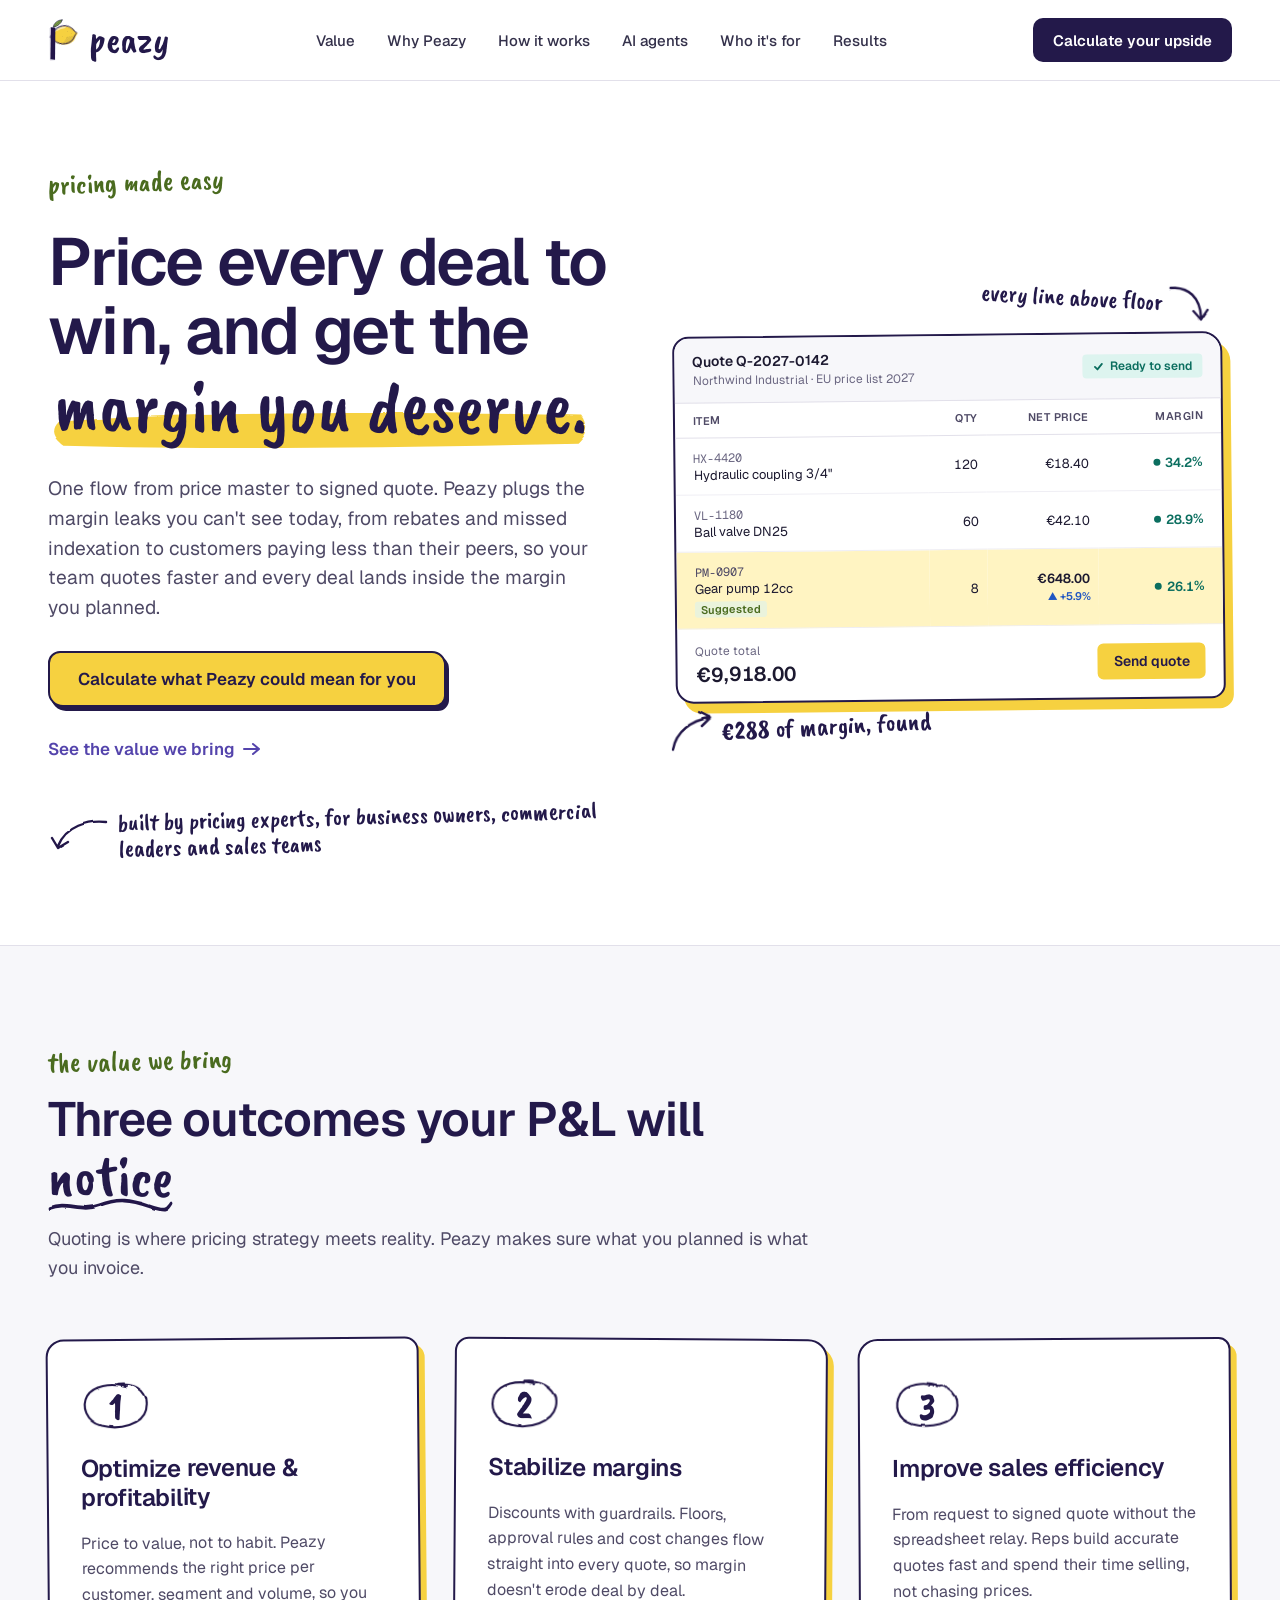
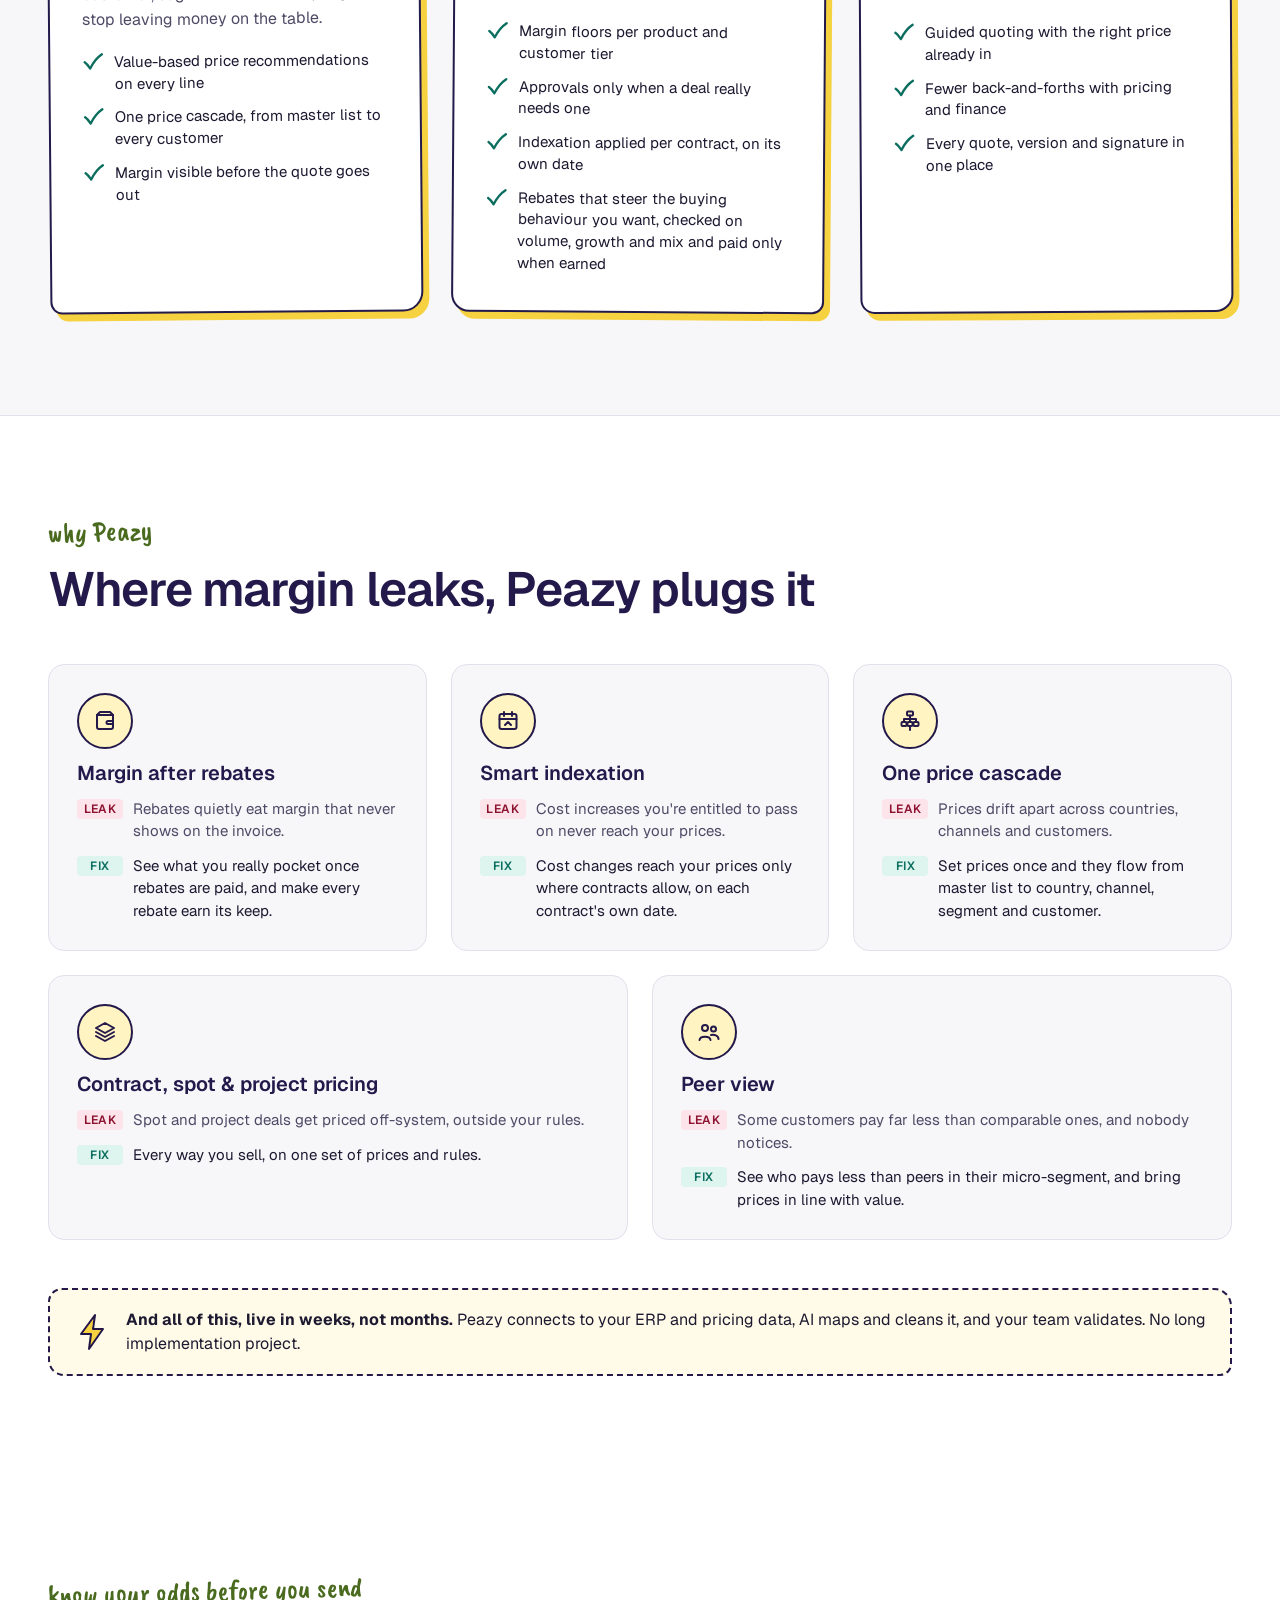
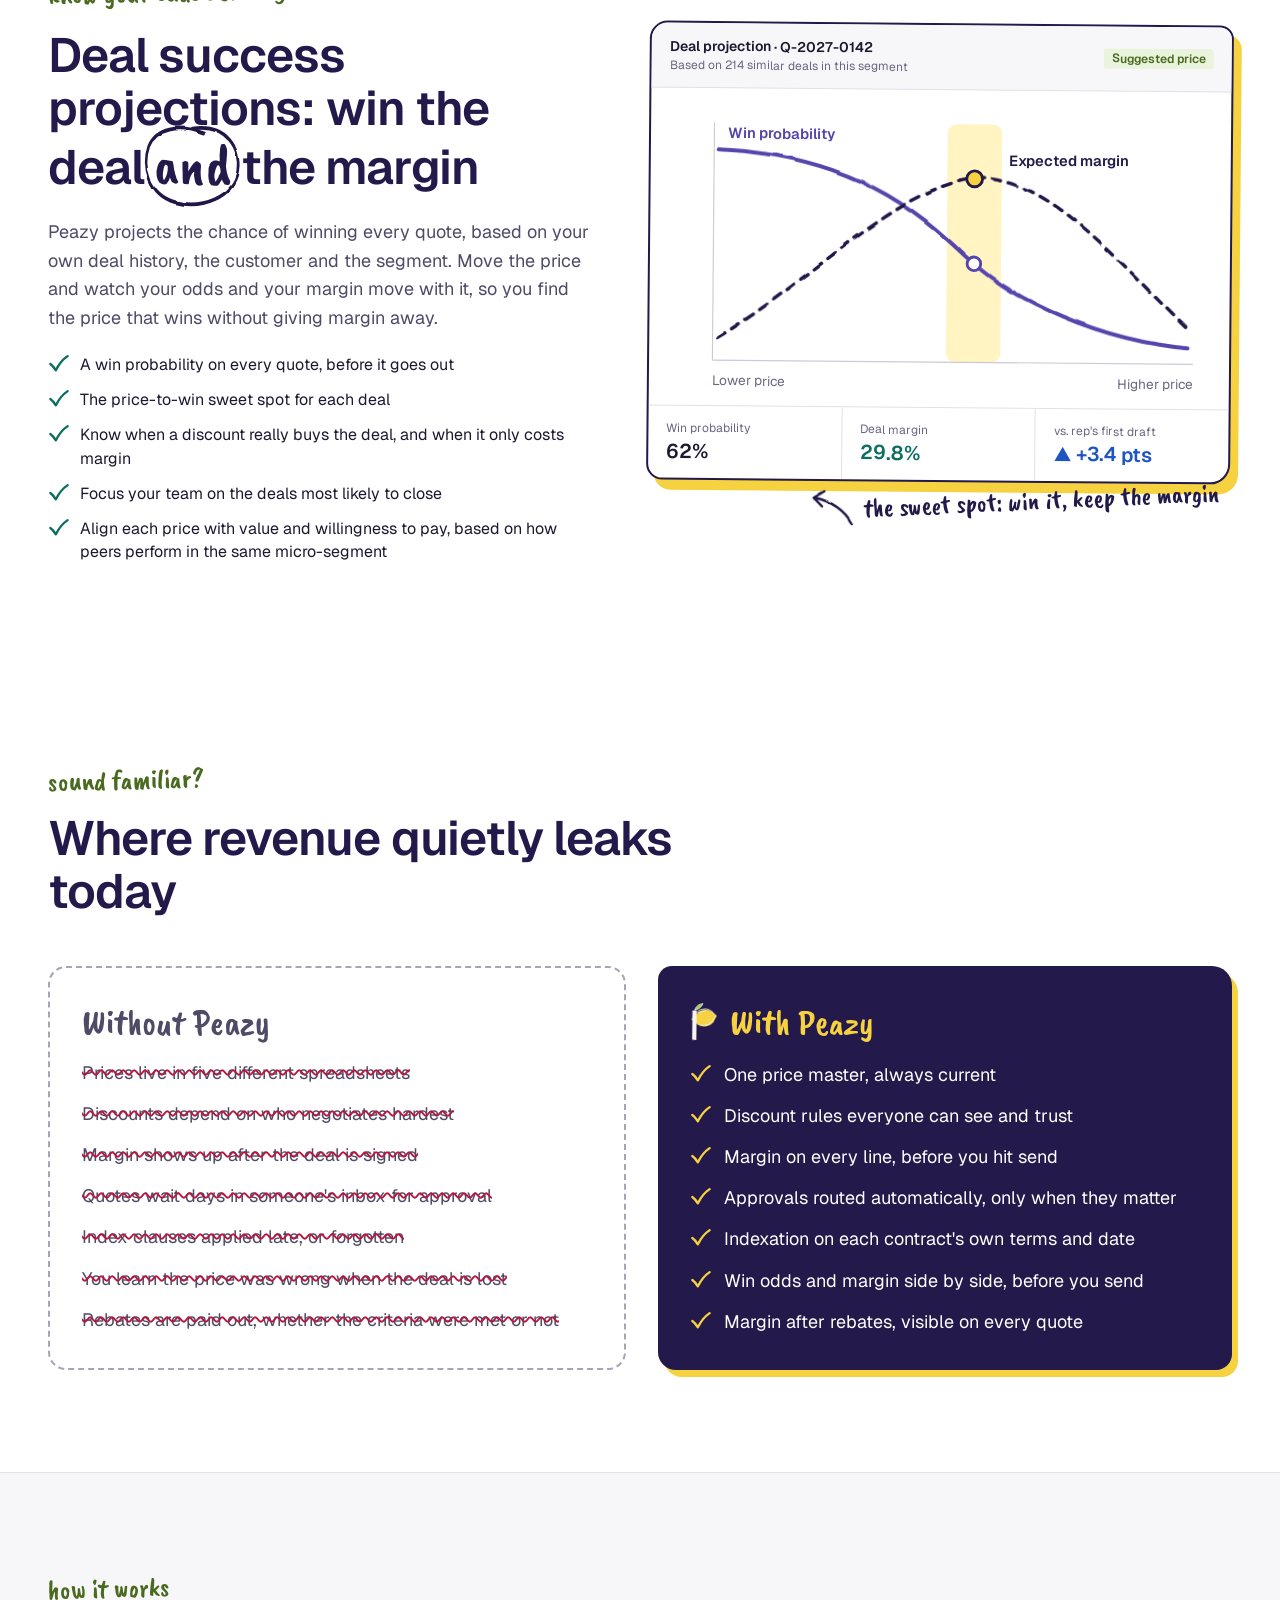
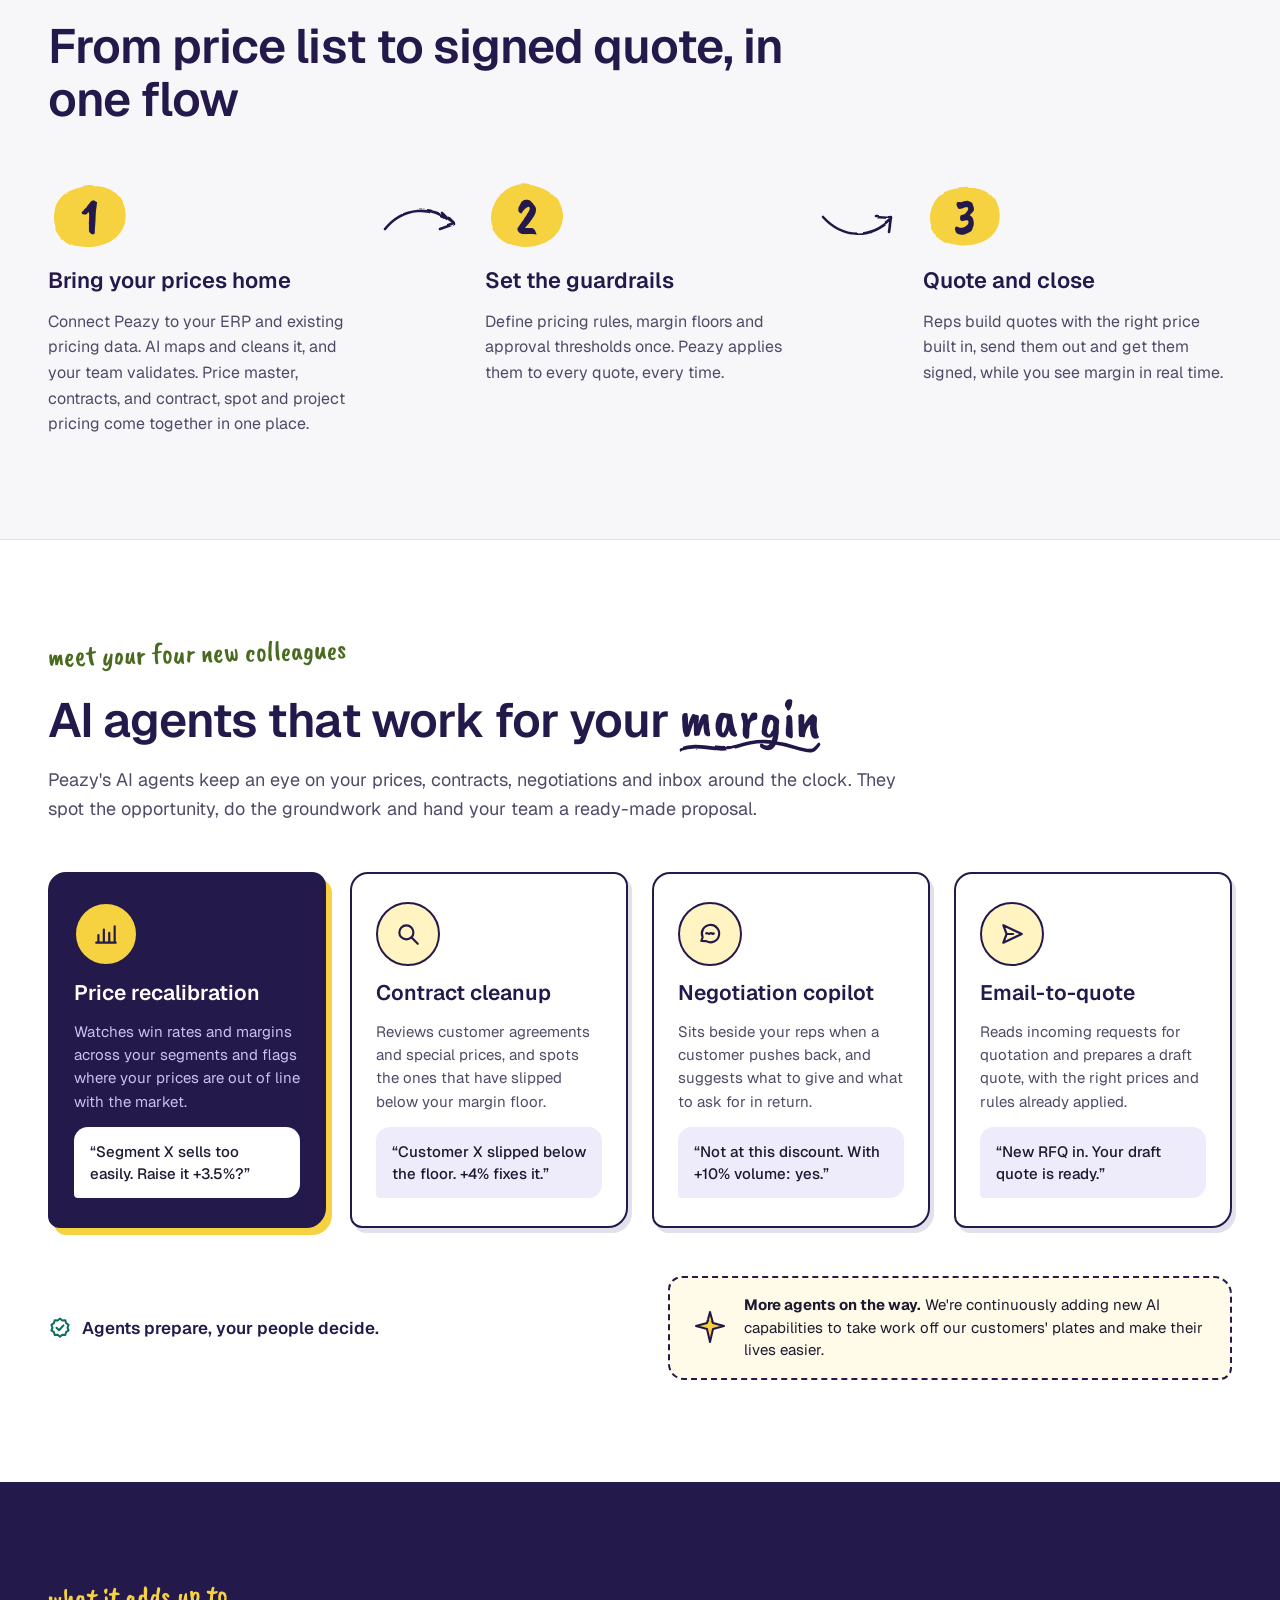
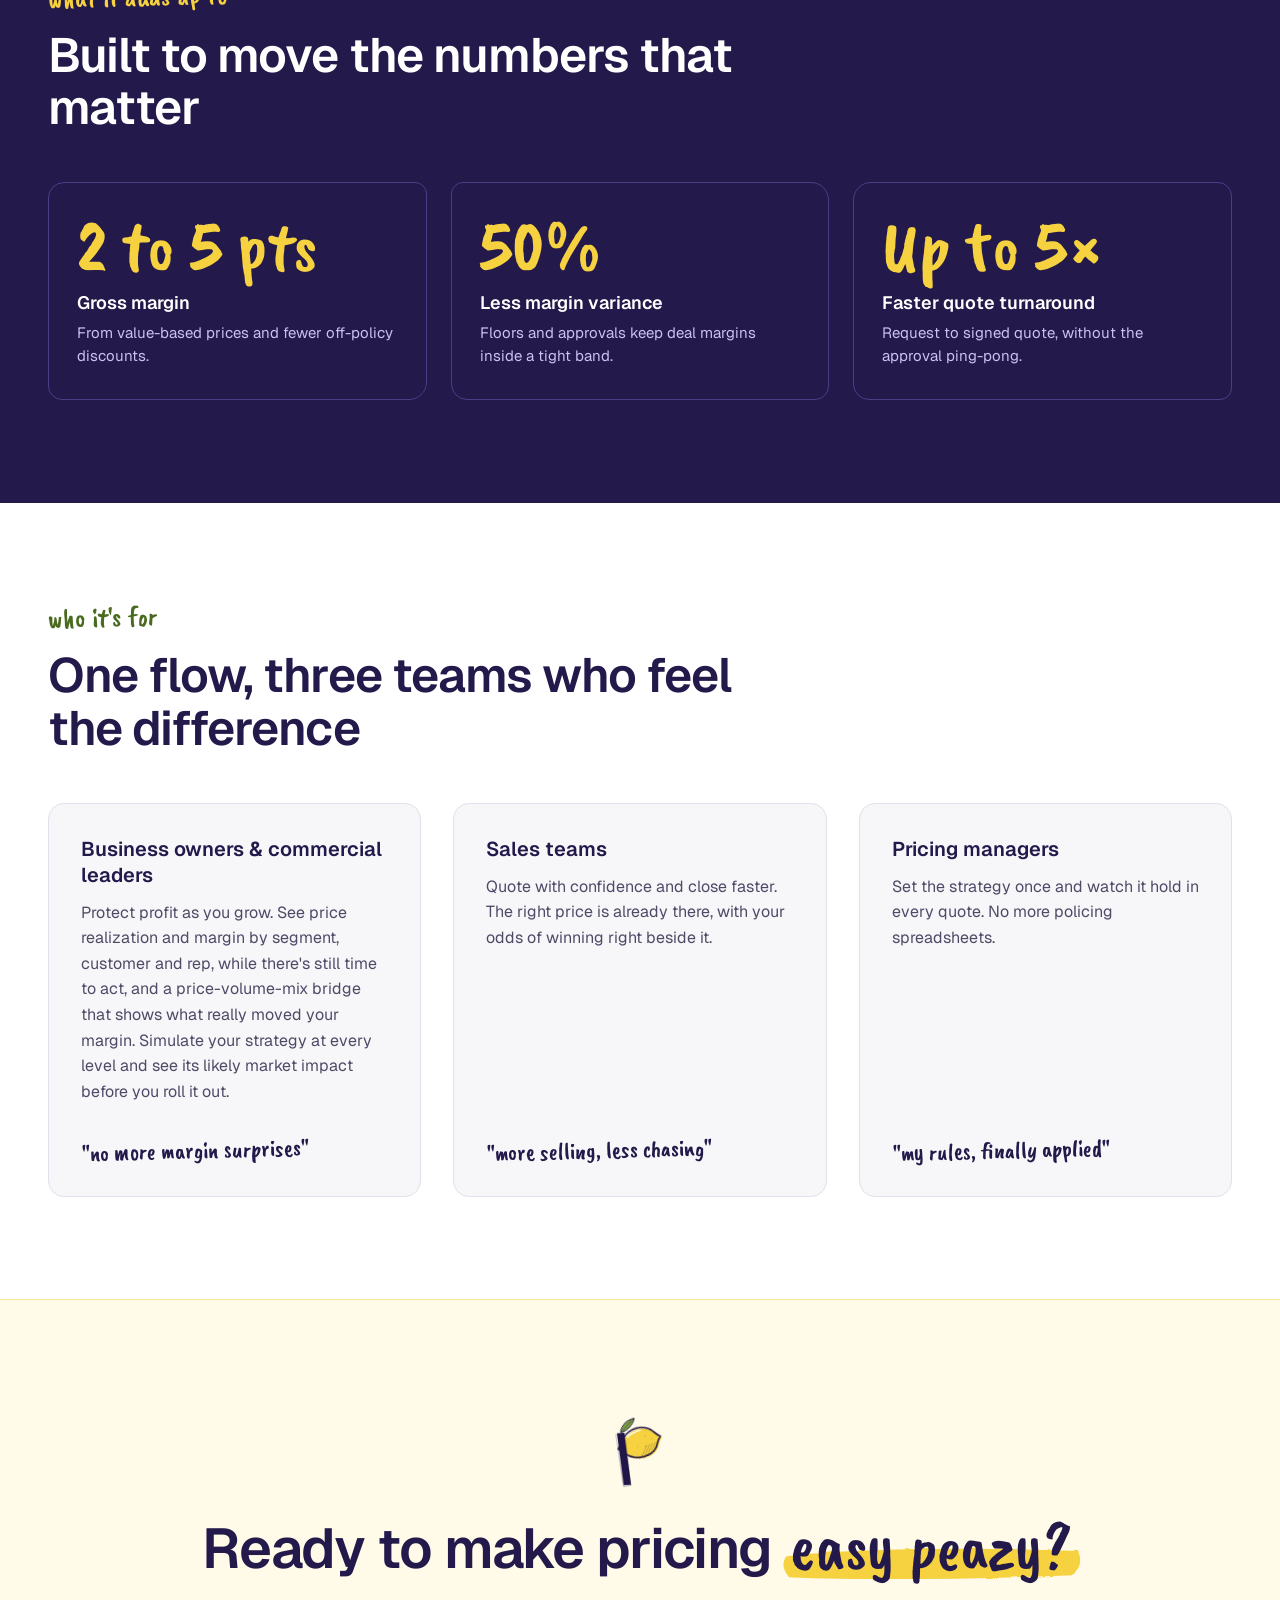
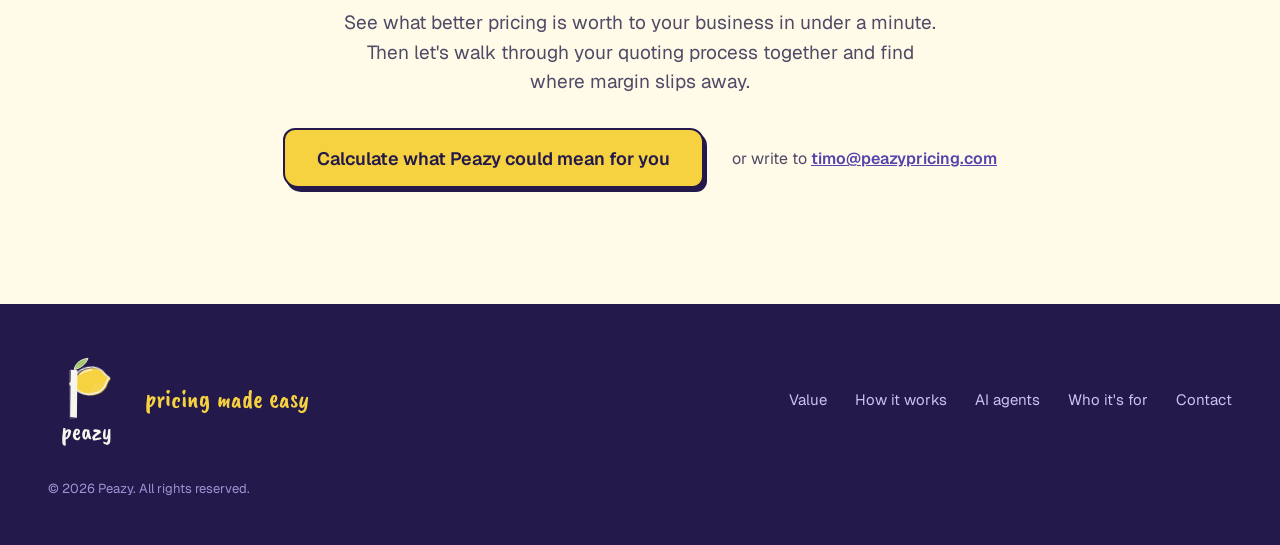
==== index.html @ 609e76bf "Rewrite hero intro around margin leaks Hero paragraph and meta description now lead with plugging ma" ====
<!doctype html>
<html lang="en">
<head>
<meta charset="utf-8">
<meta name="viewport" content="width=device-width, initial-scale=1">
<title>Peazy · Pricing made easy</title>
<meta name="description" content="One flow from price master to signed quote. Peazy plugs the margin leaks you can&#39;t see today, from rebates and missed indexation to customers paying less than their peers, so your team quotes faster and every deal lands inside the margin you planned.">
<meta property="og:title" content="Peazy · Pricing made easy">
<meta property="og:description" content="Price every deal to win, and get the margin you deserve.">
<link rel="icon" type="image/svg+xml" href="peazy-mark.svg">
<link rel="preconnect" href="https://fonts.googleapis.com">
<link rel="stylesheet" href="https://fonts.googleapis.com/css2?family=Caveat+Brush&amp;family=Geist:wght@400;500;600;700&amp;family=Geist+Mono:wght@400;500&amp;display=swap">
<style>
body{margin:0;background:#FFFFFF}
h1,h2,h3,p,ul{margin:0}
a{color:#5444AC}a:hover{color:#32286B}
a:focus-visible{outline:2px solid #6C5BC7;outline-offset:3px;border-radius:6px}
.pz-m-only,.pz-how-arrow-m,.pz-cta-short,.pz-menu-btn{display:none}
.pz-menu-btn{width:44px;height:44px;padding:0;border:2px solid #23194A;border-radius:12px 14px 11px 15px;background:#FFFFFF;color:#23194A;cursor:pointer;align-items:center;justify-content:center}
.pz-menu-btn:focus-visible{outline:2px solid #6C5BC7;outline-offset:3px}

/* Tablet and below: nav links move into a dropdown menu */
.pz-why-tile{grid-column:span 2}.pz-why-tile:nth-child(n+4){grid-column:span 3}
@media (max-width: 1060px){.pz-agents{grid-template-columns:repeat(2,minmax(0,1fr)) !important}.pz-why-grid{grid-template-columns:repeat(2,minmax(0,1fr)) !important}.pz-why-tile{grid-column:auto !important}.pz-why-tile:last-child{grid-column:1 / -1 !important}}
@media (max-width: 1080px){
.pz-menu-btn{display:inline-flex}
.pz-navlinks{display:none !important}
.pz-nav.pz-nav-open .pz-navlinks{display:flex !important;position:absolute;top:100%;left:0;right:0;flex-direction:column;align-items:stretch !important;gap:0 !important;padding:8px 20px 16px;background:#FFFFFF;border-bottom:1px solid #E2E0EA;box-shadow:0 12px 24px rgba(35,25,74,.08)}
.pz-nav.pz-nav-open .pz-navlinks a{display:flex;align-items:center;min-height:48px;font-size:17px;border-bottom:1px dashed #E2E0EA}
.pz-nav.pz-nav-open .pz-navlinks a:last-child{border-bottom:0}
}

/* Phone layout */
@media (max-width: 640px){
.pz-agents{grid-template-columns:1fr !important;gap:20px !important}
.pz-why-grid{grid-template-columns:1fr !important;gap:16px !important}
.pz-why-tile{padding:22px !important}
.pz-agent{padding:24px 22px !important}
.pz-nav{padding:12px 16px !important;gap:12px !important;flex-wrap:nowrap !important}
.pz-logo-mark{height:36px !important}
.pz-logo-word{font-size:32px !important}
.pz-nav-cta{padding:0 14px !important;font-size:14px !important}
.pz-d-only{display:none !important}
.pz-m-only{display:block !important}

/* hero: the note sits under the CTAs without a stray arrow */
.pz-hero-note{margin-top:0 !important}
.pz-hero-note p{font-size:22px !important}

/* hero quote: all four columns fit, annotations point into the card */
.pz-hero-mock{padding:40px 0 0 !important;display:flex;flex-direction:column}
.pz-ann-floor{right:0 !important;font-size:21px !important}
.pz-ann-floor svg{width:36px;height:34px}
.pz-hero-mock > div:nth-child(2){margin-top:4px !important}
.pz-quote-table{min-width:0 !important;font-size:12px !important}
.pz-quote-table th,.pz-quote-table td{padding-left:6px !important;padding-right:6px !important}
.pz-quote-table th:first-child,.pz-quote-table td:first-child{padding-left:14px !important}
.pz-quote-table th:last-child,.pz-quote-table td:last-child{padding-right:14px !important}
.pz-ann-found{position:static !important;align-self:flex-end;flex-direction:row;align-items:flex-start !important;margin:-6px 6px 0 0;font-size:22px !important;transform:rotate(-2deg) !important}
.pz-ann-found span{padding-top:26px}

/* projection: note moves above the chart and points down at the sweet spot */
.pz-proj{display:flex;flex-direction:column;padding-bottom:0 !important}
.pz-ann-sweet{position:static !important;order:-1;align-self:flex-start;align-items:flex-end !important;margin:0 0 -8px 4px;font-size:22px !important;transform:rotate(-2deg) !important}
.pz-ann-sweet span{max-width:180px;line-height:1.05;padding-bottom:22px}
.pz-proj-stats > div{flex:1 1 0 !important;min-width:0;padding:12px !important}
.pz-proj-stats > div span:first-child{font-size:11px !important}
.pz-proj-stats > div span:last-child{font-size:17px !important;white-space:nowrap}

/* before / after */
.pz-ba-list{font-size:16px !important;gap:14px !important}

/* how it works: a vertical timeline with arrows pointing down */
.pz-how-steps{flex-direction:column !important;flex-wrap:nowrap !important;gap:0 !important}
.pz-how-arrow{display:none !important}
.pz-how-arrow-m{display:block;margin:4px 0 4px 12px}
.pz-how-step{flex:none !important;display:grid !important;grid-template-columns:72px 1fr;column-gap:16px;row-gap:6px !important;align-items:start}
.pz-how-num{grid-row:1 / span 2;width:72px !important;height:62px !important}
.pz-how-num span{font-size:44px !important}
.pz-how-step h3{font-size:20px !important;padding-top:6px}
.pz-how-step p{font-size:15px !important}

/* results */
.pz-stat-num{font-size:56px !important}

/* general card padding */
#value article{padding:28px 22px !important}
#who h3 + p{font-size:15px !important}
#who > div > div:last-child > div{padding:24px 22px !important}

/* footer */
.pz-foot-lockup{height:64px !important}
}
@media (max-width: 400px){
.pz-cta-long{display:none}
.pz-cta-short{display:inline}
}
</style>
<style>html{scroll-behavior:smooth}@media (prefers-reduced-motion: reduce){html{scroll-behavior:auto}}</style>
</head>
<body>
<div style="font-family: Geist, system-ui, -apple-system, 'Segoe UI', sans-serif; color: #1C1930; background: #FFFFFF; min-width: 0; overflow-x: hidden;">

<!-- shared hand-drawn wobble filter -->
<svg width="0" height="0" style="position: absolute;" aria-hidden="true" focusable="false"><defs><filter id="pz-wobble" x="-10%" y="-10%" width="120%" height="120%"><feTurbulence type="fractalNoise" baseFrequency="0.035" numOctaves="2" seed="7" result="n"></feTurbulence><feDisplacementMap in="SourceGraphic" in2="n" scale="3" xChannelSelector="R" yChannelSelector="G"></feDisplacementMap></filter></defs></svg>

<!-- NAV -->
<header style="position: relative; z-index: 10; border-bottom: 1px solid #E2E0EA; background: #FFFFFF;">
<nav aria-label="Main" class="pz-nav" style="max-width: 1200px; margin: 0 auto; padding: 18px clamp(20px, 4vw, 48px); display: flex; align-items: center; justify-content: space-between; gap: 24px; flex-wrap: wrap;">
<a href="#top" style="display: flex; align-items: center; gap: 10px; text-decoration: none; color: #23194A;">
<img src="peazy-mark.svg" alt="" class="pz-logo-mark" style="height: 44px; width: auto; display: block;">
<span class="pz-logo-word" style="font-family: 'Caveat Brush', 'Segoe Print', cursive; font-size: 38px; line-height: 1; color: #23194A;">peazy</span>
</a>
<div class="pz-navlinks" id="pz-navlinks" style="display: flex; align-items: center; gap: 32px; font-size: 15px; font-weight: 500;">
<a href="#value" style="color: #33304A; text-decoration: none;">Value</a>
<a href="#why" style="color: #33304A; text-decoration: none;">Why Peazy</a>
<a href="#how" style="color: #33304A; text-decoration: none;">How it works</a>
<a href="#ai" style="color: #33304A; text-decoration: none;">AI agents</a>
<a href="#who" style="color: #33304A; text-decoration: none;">Who it's for</a>
<a href="#results" style="color: #33304A; text-decoration: none;">Results</a>
</div>
<div style="display: flex; align-items: center; gap: 8px;">
<a href="#calculator" class="pz-open-calc pz-nav-cta" style="display: inline-flex; align-items: center; min-height: 44px; padding: 0 20px; border-radius: 10px; background: #23194A; color: #FFFFFF; font-size: 15px; font-weight: 600; text-decoration: none;"><span class="pz-cta-long">Calculate your upside</span><span class="pz-cta-short">Your upside</span></a>
<button type="button" class="pz-menu-btn" aria-label="Menu" aria-expanded="false" aria-controls="pz-navlinks"><svg width="22" height="18" viewBox="0 0 22 18" aria-hidden="true"><path d="M2 3 C 8 2, 14 4, 20 3 M2 9 C 8 10, 14 8, 20 9 M2 15 C 8 14, 14 16, 20 15" fill="none" stroke="currentColor" stroke-width="2.2" stroke-linecap="round"></path></svg></button>
</div>
</nav>
</header>

<!-- HERO -->
<section id="top" style="position: relative; background: #FFFFFF;">
<div style="max-width: 1200px; margin: 0 auto; padding: clamp(48px, 7vw, 96px) clamp(20px, 4vw, 48px) clamp(56px, 7vw, 104px); display: flex; flex-wrap: wrap; align-items: center; gap: 56px;">

<div style="flex: 1 1 460px; min-width: 0; display: flex; flex-direction: column; gap: 28px;">
<p style="font-family: 'Caveat Brush', 'Segoe Print', cursive; font-size: 28px; line-height: 1; color: #4A6B1F; transform: rotate(-2deg); transform-origin: left center;">pricing made easy</p>
<h1 style="font-size: clamp(40px, 5.2vw, 68px); line-height: 1.04; font-weight: 600; letter-spacing: -0.025em; color: #23194A;">Price every deal to win, and get the <span class="pz-hero-hl" style="font-family: 'Caveat Brush', 'Segoe Print', cursive; font-weight: 400; font-size: 1.16em; letter-spacing: 0; line-height: 1.05; padding: 0 6px; background: url(&quot;data:image/svg+xml,%3Csvg xmlns='http://www.w3.org/2000/svg' viewBox='0 0 200 44' preserveAspectRatio='none'%3E%3Cfilter id='w' x='-5%25' y='-20%25' width='110%25' height='140%25'%3E%3CfeTurbulence type='fractalNoise' baseFrequency='0.035' numOctaves='2' seed='7'/%3E%3CfeDisplacementMap in='SourceGraphic' scale='3' xChannelSelector='R' yChannelSelector='G'/%3E%3C/filter%3E%3Cpath filter='url(%23w)' d='M4 16 C 40 8, 120 5, 196 10 C 199 20, 197 30, 194 37 C 130 41, 60 43, 6 39 C 2 31, 1 24, 4 16 Z' fill='%23F6D140'/%3E%3C/svg%3E&quot;) no-repeat left bottom 0.04em / 100% 0.6em; -webkit-box-decoration-break: clone; box-decoration-break: clone;">margin you deserve.</span></h1>
<p style="font-size: clamp(17px, 1.5vw, 20px); line-height: 1.55; color: #4F4A66; max-width: 540px;">One flow from price master to signed quote. Peazy plugs the margin leaks you can't see today, from rebates and missed indexation to customers paying less than their peers, so your team quotes faster and every deal lands inside the margin you planned.</p>
<div style="display: flex; flex-wrap: wrap; align-items: center; gap: 20px 28px;">
<a href="#calculator" class="pz-open-calc" style="display: inline-flex; align-items: center; min-height: 52px; padding: 0 28px; border-radius: 12px 14px 11px 15px; background: #F6D140; color: #23194A; font-size: 17px; font-weight: 600; text-decoration: none; box-shadow: 3px 4px 0 #23194A; border: 2px solid #23194A;">Calculate what Peazy could mean for you</a>
<a href="#value" style="position: relative; display: inline-flex; align-items: center; gap: 8px; min-height: 44px; font-size: 17px; font-weight: 600; color: #5444AC; text-decoration: none;">See the value we bring<svg width="18" height="14" viewBox="0 0 18 14" aria-hidden="true"><path d="M1 7 H15 M10 2 L16 7 L10 12" fill="none" stroke="currentColor" stroke-width="2" stroke-linecap="round" stroke-linejoin="round"></path></svg></a>
</div>
<div class="pz-hero-note" style="display: flex; align-items: flex-end; gap: 6px; margin-top: 4px;">
<svg class="pz-d-only" width="64" height="40" viewBox="0 0 64 40" aria-hidden="true" style="filter: url(#pz-wobble); flex: none;"><path d="M58 6 C 40 4, 18 10, 10 30 M4 22 L10 32 L20 26" fill="none" stroke="#23194A" stroke-width="2.4" stroke-linecap="round" stroke-linejoin="round"></path></svg>
<p style="font-family: 'Caveat Brush', 'Segoe Print', cursive; font-size: 24px; line-height: 1.1; color: #23194A; transform: rotate(-1.5deg);">built by pricing experts, for business owners, commercial leaders and sales teams</p>
</div>
</div>

<!-- Hero quote mock -->
<div class="pz-hero-mock" style="flex: 1 1 440px; min-width: 0; position: relative; padding: 28px 8px 48px 0;">
<div class="pz-ann-floor" style="position: absolute; top: 0; right: 4%; font-family: 'Caveat Brush', 'Segoe Print', cursive; font-size: 24px; color: #23194A; transform: rotate(3deg); display: flex; align-items: center; gap: 4px; z-index: 2;">every line above floor<svg width="44" height="40" viewBox="0 0 44 40" aria-hidden="true" style="filter: url(#pz-wobble);"><path d="M4 6 C 22 4, 34 14, 36 34 M28 28 L36 36 L42 26" fill="none" stroke="#23194A" stroke-width="2.4" stroke-linecap="round" stroke-linejoin="round"></path></svg></div>

<div style="background: #FFFFFF; border: 2px solid #23194A; border-radius: 16px 20px 14px 18px; box-shadow: 8px 10px 0 #F6D140; overflow: hidden; transform: rotate(-0.6deg); margin-top: 28px;">
<div style="display: flex; align-items: center; justify-content: space-between; gap: 12px; padding: 14px 18px; border-bottom: 1px solid #E2E0EA; background: #F7F7FA; flex-wrap: wrap;">
<div style="display: flex; flex-direction: column; gap: 2px;">
<span style="font-size: 14px; font-weight: 600; color: #1C1930;">Quote Q-2027-0142</span>
<span style="font-size: 12px; color: #6B6782;">Northwind Industrial · EU price list 2027</span>
</div>
<span style="display: inline-flex; align-items: center; gap: 6px; height: 24px; padding: 0 10px; border-radius: 4px; background: #DDF4EF; color: #0B6E5F; font-size: 12px; font-weight: 600;"><svg width="12" height="12" viewBox="0 0 12 12" aria-hidden="true"><path d="M2.5 6.5 L5 9 L9.5 3.5" fill="none" stroke="currentColor" stroke-width="1.8" stroke-linecap="round" stroke-linejoin="round"></path></svg>Ready to send</span>
</div>
<div style="overflow-x: auto;">
<table class="pz-quote-table" style="width: 100%; border-collapse: collapse; font-size: 13px; font-variant-numeric: tabular-nums; min-width: 420px;">
<thead>
<tr style="text-align: left; color: #4F4A66; font-size: 11px; text-transform: uppercase; letter-spacing: 0.04em;">
<th style="padding: 10px 18px; font-weight: 600; border-bottom: 1px solid #E2E0EA;">Item</th>
<th style="padding: 10px 8px; font-weight: 600; border-bottom: 1px solid #E2E0EA; text-align: right;">Qty</th>
<th style="padding: 10px 8px; font-weight: 600; border-bottom: 1px solid #E2E0EA; text-align: right;">Net price</th>
<th style="padding: 10px 18px; font-weight: 600; border-bottom: 1px solid #E2E0EA; text-align: right;">Margin</th>
</tr>
</thead>
<tbody>
<tr>
<td style="padding: 11px 18px; border-bottom: 1px solid #EFEEF4;"><span style="font-family: 'Geist Mono', ui-monospace, monospace; font-size: 12px; color: #6B6782;">HX-4420</span><br><span style="color: #1C1930;">Hydraulic coupling 3/4"</span></td>
<td style="padding: 11px 8px; border-bottom: 1px solid #EFEEF4; text-align: right;">120</td>
<td style="padding: 11px 8px; border-bottom: 1px solid #EFEEF4; text-align: right;">€18.40</td>
<td style="padding: 11px 18px; border-bottom: 1px solid #EFEEF4; text-align: right;"><span style="display: inline-flex; align-items: center; gap: 5px; color: #0B6E5F; font-weight: 600;"><span style="width: 7px; height: 7px; border-radius: 50%; background: #0B6E5F;"></span>34.2%</span></td>
</tr>
<tr>
<td style="padding: 11px 18px; border-bottom: 1px solid #EFEEF4;"><span style="font-family: 'Geist Mono', ui-monospace, monospace; font-size: 12px; color: #6B6782;">VL-1180</span><br><span style="color: #1C1930;">Ball valve DN25</span></td>
<td style="padding: 11px 8px; border-bottom: 1px solid #EFEEF4; text-align: right;">60</td>
<td style="padding: 11px 8px; border-bottom: 1px solid #EFEEF4; text-align: right;">€42.10</td>
<td style="padding: 11px 18px; border-bottom: 1px solid #EFEEF4; text-align: right;"><span style="display: inline-flex; align-items: center; gap: 5px; color: #0B6E5F; font-weight: 600;"><span style="width: 7px; height: 7px; border-radius: 50%; background: #0B6E5F;"></span>28.9%</span></td>
</tr>
<tr style="background: #FFF4C2;">
<td style="padding: 11px 18px; border-bottom: 1px solid #EFEEF4;"><span style="font-family: 'Geist Mono', ui-monospace, monospace; font-size: 12px; color: #4F4A66;">PM-0907</span><br><span style="color: #1C1930;">Gear pump 12cc</span><br><span style="display: inline-block; margin-top: 4px; padding: 1px 6px; border-radius: 3px; background: #EAF3DC; color: #4A6B1F; font-size: 11px; font-weight: 600;">Suggested</span></td>
<td style="padding: 11px 8px; border-bottom: 1px solid #EFEEF4; text-align: right;">8</td>
<td style="padding: 11px 8px; border-bottom: 1px solid #EFEEF4; text-align: right;"><span style="font-weight: 600;">€648.00</span><br><span style="font-size: 11px; color: #1F55C2; font-weight: 600;">▲ +5.9%</span></td>
<td style="padding: 11px 18px; border-bottom: 1px solid #EFEEF4; text-align: right;"><span style="display: inline-flex; align-items: center; gap: 5px; color: #0B6E5F; font-weight: 600;"><span style="width: 7px; height: 7px; border-radius: 50%; background: #0B6E5F;"></span>26.1%</span></td>
</tr>
</tbody>
</table>
</div>
<div style="display: flex; align-items: center; justify-content: space-between; gap: 16px; padding: 14px 18px; flex-wrap: wrap;">
<div style="display: flex; flex-direction: column; gap: 2px; font-variant-numeric: tabular-nums;">
<span style="font-size: 12px; color: #6B6782;">Quote total</span>
<span style="font-size: 20px; font-weight: 600; color: #1C1930;">€9,918.00</span>
</div>
<span style="display: inline-flex; align-items: center; height: 36px; padding: 0 16px; border-radius: 6px; background: #F6D140; color: #23194A; font-size: 14px; font-weight: 600;">Send quote</span>
</div>
</div>

<div class="pz-ann-found" style="position: absolute; left: -8px; bottom: 0; display: flex; align-items: center; gap: 6px; font-family: 'Caveat Brush', 'Segoe Print', cursive; font-size: 26px; color: #23194A; transform: rotate(-3deg);"><svg class="pz-d-only" width="50" height="44" viewBox="0 0 50 44" aria-hidden="true" style="filter: url(#pz-wobble);"><path d="M6 38 C 10 20, 26 10, 44 8 M34 2 L45 8 L36 16" fill="none" stroke="#23194A" stroke-width="2.4" stroke-linecap="round" stroke-linejoin="round"></path></svg><span>€288 of margin, found</span><svg class="pz-m-only" width="40" height="48" viewBox="0 0 40 48" aria-hidden="true" style="filter: url(#pz-wobble);"><path d="M8 44 C 12 30, 20 16, 30 6 M20 6 L31 5 L31 17" fill="none" stroke="#23194A" stroke-width="2.4" stroke-linecap="round" stroke-linejoin="round"></path></svg></div>
</div>

</div>
</section>

<!-- VALUE -->
<section id="value" style="background: #F7F7FA; border-top: 1px solid #E2E0EA;">
<div style="max-width: 1200px; margin: 0 auto; padding: clamp(64px, 8vw, 112px) clamp(20px, 4vw, 48px); display: flex; flex-direction: column; gap: 56px;">
<div style="display: flex; flex-direction: column; gap: 16px; max-width: 760px;">
<p style="font-family: 'Caveat Brush', 'Segoe Print', cursive; font-size: 28px; line-height: 1; color: #4A6B1F; transform: rotate(-1.5deg); transform-origin: left center;">the value we bring</p>
<h2 style="font-size: clamp(32px, 3.8vw, 48px); line-height: 1.1; font-weight: 600; letter-spacing: -0.02em; color: #23194A;">Three outcomes your P&amp;L will <span style="position: relative; display: inline-block; font-family: 'Caveat Brush', 'Segoe Print', cursive; font-weight: 400; font-size: 1.2em; letter-spacing: 0;">notice<svg viewBox="0 0 200 20" preserveAspectRatio="none" aria-hidden="true" style="position: absolute; left: 0; bottom: -0.12em; width: 100%; height: 0.32em; filter: url(#pz-wobble);"><path d="M3 12 C 30 4, 52 17, 82 9 S 132 3, 162 10 S 190 13, 197 7" fill="none" stroke="#23194A" stroke-width="4" stroke-linecap="round"></path></svg></span></h2>
<p style="font-size: 18px; line-height: 1.6; color: #4F4A66;">Quoting is where pricing strategy meets reality. Peazy makes sure what you planned is what you invoice.</p>
</div>

<div style="display: flex; flex-wrap: wrap; gap: 32px;">

<article style="flex: 1 1 300px; min-width: 0; background: #FFFFFF; border: 2px solid #23194A; border-radius: 18px 14px 20px 12px; box-shadow: 6px 7px 0 #F6D140; padding: 36px 32px; display: flex; flex-direction: column; gap: 18px; transform: rotate(-0.5deg);">
<div style="position: relative; width: 72px; height: 60px; display: flex; align-items: center; justify-content: center;">
<svg viewBox="0 0 120 90" aria-hidden="true" style="position: absolute; inset: 0; width: 100%; height: 100%; filter: url(#pz-wobble);"><path d="M64 8 C 100 4, 116 26, 110 50 C 104 74, 66 84, 36 76 C 10 68, 2 44, 12 26 C 22 10, 50 4, 78 12" fill="none" stroke="#23194A" stroke-width="3.5" stroke-linecap="round"></path></svg>
<span style="font-family: 'Caveat Brush', 'Segoe Print', cursive; font-size: 40px; line-height: 1; color: #23194A;">1</span>
</div>
<h3 style="font-size: 24px; line-height: 1.2; font-weight: 600; color: #23194A; letter-spacing: -0.01em;">Optimize revenue &amp; profitability</h3>
<p style="font-size: 16px; line-height: 1.6; color: #4F4A66;">Price to value, not to habit. Peazy recommends the right price per customer, segment and volume, so you stop leaving money on the table.</p>
<ul style="list-style: none; padding: 0; display: flex; flex-direction: column; gap: 12px; font-size: 15px; line-height: 1.45; color: #1C1930;">
<li style="display: flex; gap: 10px; align-items: flex-start;"><svg width="22" height="20" viewBox="0 0 28 24" aria-hidden="true" style="flex: none; margin-top: 1px;"><path d="M3 12 C 6 14, 8 17, 10 20 C 14 12, 19 6, 25 2" fill="none" stroke="#0B6E5F" stroke-width="3" stroke-linecap="round" stroke-linejoin="round"></path></svg>Value-based price recommendations on every line</li>
<li style="display: flex; gap: 10px; align-items: flex-start;"><svg width="22" height="20" viewBox="0 0 28 24" aria-hidden="true" style="flex: none; margin-top: 1px;"><path d="M3 12 C 6 14, 8 17, 10 20 C 14 12, 19 6, 25 2" fill="none" stroke="#0B6E5F" stroke-width="3" stroke-linecap="round" stroke-linejoin="round"></path></svg>One price cascade, from master list to every customer</li>
<li style="display: flex; gap: 10px; align-items: flex-start;"><svg width="22" height="20" viewBox="0 0 28 24" aria-hidden="true" style="flex: none; margin-top: 1px;"><path d="M3 12 C 6 14, 8 17, 10 20 C 14 12, 19 6, 25 2" fill="none" stroke="#0B6E5F" stroke-width="3" stroke-linecap="round" stroke-linejoin="round"></path></svg>Margin visible before the quote goes out</li>
</ul>
</article>

<article style="flex: 1 1 300px; min-width: 0; background: #FFFFFF; border: 2px solid #23194A; border-radius: 14px 20px 12px 18px; box-shadow: 6px 7px 0 #F6D140; padding: 36px 32px; display: flex; flex-direction: column; gap: 18px; transform: rotate(0.4deg);">
<div style="position: relative; width: 72px; height: 60px; display: flex; align-items: center; justify-content: center;">
<svg viewBox="0 0 120 90" aria-hidden="true" style="position: absolute; inset: 0; width: 100%; height: 100%; filter: url(#pz-wobble);"><path d="M58 6 C 96 2, 118 24, 112 48 C 106 72, 70 86, 38 78 C 8 70, 2 46, 10 28 C 20 10, 46 2, 76 10" fill="none" stroke="#23194A" stroke-width="3.5" stroke-linecap="round"></path></svg>
<span style="font-family: 'Caveat Brush', 'Segoe Print', cursive; font-size: 40px; line-height: 1; color: #23194A;">2</span>
</div>
<h3 style="font-size: 24px; line-height: 1.2; font-weight: 600; color: #23194A; letter-spacing: -0.01em;">Stabilize margins</h3>
<p style="font-size: 16px; line-height: 1.6; color: #4F4A66;">Discounts with guardrails. Floors, approval rules and cost changes flow straight into every quote, so margin doesn't erode deal by deal.</p>
<ul style="list-style: none; padding: 0; display: flex; flex-direction: column; gap: 12px; font-size: 15px; line-height: 1.45; color: #1C1930;">
<li style="display: flex; gap: 10px; align-items: flex-start;"><svg width="22" height="20" viewBox="0 0 28 24" aria-hidden="true" style="flex: none; margin-top: 1px;"><path d="M3 12 C 6 14, 8 17, 10 20 C 14 12, 19 6, 25 2" fill="none" stroke="#0B6E5F" stroke-width="3" stroke-linecap="round" stroke-linejoin="round"></path></svg>Margin floors per product and customer tier</li>
<li style="display: flex; gap: 10px; align-items: flex-start;"><svg width="22" height="20" viewBox="0 0 28 24" aria-hidden="true" style="flex: none; margin-top: 1px;"><path d="M3 12 C 6 14, 8 17, 10 20 C 14 12, 19 6, 25 2" fill="none" stroke="#0B6E5F" stroke-width="3" stroke-linecap="round" stroke-linejoin="round"></path></svg>Approvals only when a deal really needs one</li>
<li style="display: flex; gap: 10px; align-items: flex-start;"><svg width="22" height="20" viewBox="0 0 28 24" aria-hidden="true" style="flex: none; margin-top: 1px;"><path d="M3 12 C 6 14, 8 17, 10 20 C 14 12, 19 6, 25 2" fill="none" stroke="#0B6E5F" stroke-width="3" stroke-linecap="round" stroke-linejoin="round"></path></svg>Indexation applied per contract, on its own date</li>
<li style="display: flex; gap: 10px; align-items: flex-start;"><svg width="22" height="20" viewBox="0 0 28 24" aria-hidden="true" style="flex: none; margin-top: 1px;"><path d="M3 12 C 6 14, 8 17, 10 20 C 14 12, 19 6, 25 2" fill="none" stroke="#0B6E5F" stroke-width="3" stroke-linecap="round" stroke-linejoin="round"></path></svg>Rebates that steer the buying behaviour you want, checked on volume, growth and mix and paid only when earned</li>
</ul>
</article>

<article style="flex: 1 1 300px; min-width: 0; background: #FFFFFF; border: 2px solid #23194A; border-radius: 20px 12px 18px 14px; box-shadow: 6px 7px 0 #F6D140; padding: 36px 32px; display: flex; flex-direction: column; gap: 18px; transform: rotate(-0.3deg);">
<div style="position: relative; width: 72px; height: 60px; display: flex; align-items: center; justify-content: center;">
<svg viewBox="0 0 120 90" aria-hidden="true" style="position: absolute; inset: 0; width: 100%; height: 100%; filter: url(#pz-wobble);"><path d="M62 10 C 98 6, 114 28, 108 52 C 102 74, 64 82, 34 74 C 8 66, 4 42, 14 24 C 24 8, 52 2, 80 12" fill="none" stroke="#23194A" stroke-width="3.5" stroke-linecap="round"></path></svg>
<span style="font-family: 'Caveat Brush', 'Segoe Print', cursive; font-size: 40px; line-height: 1; color: #23194A;">3</span>
</div>
<h3 style="font-size: 24px; line-height: 1.2; font-weight: 600; color: #23194A; letter-spacing: -0.01em;">Improve sales efficiency</h3>
<p style="font-size: 16px; line-height: 1.6; color: #4F4A66;">From request to signed quote without the spreadsheet relay. Reps build accurate quotes fast and spend their time selling, not chasing prices.</p>
<ul style="list-style: none; padding: 0; display: flex; flex-direction: column; gap: 12px; font-size: 15px; line-height: 1.45; color: #1C1930;">
<li style="display: flex; gap: 10px; align-items: flex-start;"><svg width="22" height="20" viewBox="0 0 28 24" aria-hidden="true" style="flex: none; margin-top: 1px;"><path d="M3 12 C 6 14, 8 17, 10 20 C 14 12, 19 6, 25 2" fill="none" stroke="#0B6E5F" stroke-width="3" stroke-linecap="round" stroke-linejoin="round"></path></svg>Guided quoting with the right price already in</li>
<li style="display: flex; gap: 10px; align-items: flex-start;"><svg width="22" height="20" viewBox="0 0 28 24" aria-hidden="true" style="flex: none; margin-top: 1px;"><path d="M3 12 C 6 14, 8 17, 10 20 C 14 12, 19 6, 25 2" fill="none" stroke="#0B6E5F" stroke-width="3" stroke-linecap="round" stroke-linejoin="round"></path></svg>Fewer back-and-forths with pricing and finance</li>
<li style="display: flex; gap: 10px; align-items: flex-start;"><svg width="22" height="20" viewBox="0 0 28 24" aria-hidden="true" style="flex: none; margin-top: 1px;"><path d="M3 12 C 6 14, 8 17, 10 20 C 14 12, 19 6, 25 2" fill="none" stroke="#0B6E5F" stroke-width="3" stroke-linecap="round" stroke-linejoin="round"></path></svg>Every quote, version and signature in one place</li>
</ul>
</article>

</div>
</div>
</section>

<!-- WHY PEAZY -->
<section id="why" style="background: #FFFFFF; border-top: 1px solid #E2E0EA;">
<div style="max-width: 1200px; margin: 0 auto; padding: clamp(64px, 8vw, 112px) clamp(20px, 4vw, 48px); display: flex; flex-direction: column; gap: 48px;">
<div style="display: flex; flex-direction: column; gap: 16px; max-width: 860px;">
<p style="font-family: 'Caveat Brush', 'Segoe Print', cursive; font-size: 28px; line-height: 1; color: #4A6B1F; transform: rotate(-1.5deg); transform-origin: left center;">why Peazy</p>
<h2 style="font-size: clamp(32px, 3.8vw, 48px); line-height: 1.1; font-weight: 600; letter-spacing: -0.02em; color: #23194A;">Where margin leaks, Peazy plugs it</h2>
</div>
<div class="pz-why-grid" style="display: grid; grid-template-columns: repeat(6, minmax(0, 1fr)); gap: 24px;">
<div class="pz-why-tile" style="min-width: 0; padding: 28px; border-radius: 16px; background: #F7F7FA; border: 1px solid #E2E0EA; display: flex; flex-direction: column; gap: 12px;">
<span style="width: 52px; height: 52px; border-radius: 50%; background: #FFF4C2; border: 2px solid #23194A; display: inline-flex; align-items: center; justify-content: center; color: #23194A;"><svg width="24" height="24" viewBox="0 0 24 24" aria-hidden="true" fill="none" stroke="currentColor" stroke-width="2" stroke-linecap="round" stroke-linejoin="round"><path d="M4 6 H20 V18 A2 2 0 0 1 18 20 H6 A2 2 0 0 1 4 18 Z"/><path d="M4 6 L7 3 H17 L20 6"/><path d="M15 12 H20 V15 H15 A1.5 1.5 0 0 1 15 12 Z"/></svg></span>
<h3 style="font-size: 20px; line-height: 1.25; font-weight: 600; color: #23194A;">Margin after rebates</h3>
<p style="display: flex; gap: 10px; align-items: flex-start; font-size: 15px; line-height: 1.5; color: #4F4A66;"><span style="flex: none; box-sizing: border-box; width: 46px; text-align: center; margin-top: 1px; padding: 1px 0; border-radius: 4px; background: #FDE4EA; color: #8C1230; font-size: 12px; font-weight: 600; text-transform: uppercase; letter-spacing: 0.04em;">Leak</span><span>Rebates quietly eat margin that never shows on the invoice.</span></p>
<p style="display: flex; gap: 10px; align-items: flex-start; font-size: 15px; line-height: 1.5; color: #1C1930;"><span style="flex: none; box-sizing: border-box; width: 46px; text-align: center; margin-top: 1px; padding: 1px 0; border-radius: 4px; background: #DDF4EF; color: #0B6E5F; font-size: 12px; font-weight: 600; text-transform: uppercase; letter-spacing: 0.04em;">Fix</span><span>See what you really pocket once rebates are paid, and make every rebate earn its keep.</span></p>
</div>
<div class="pz-why-tile" style="min-width: 0; padding: 28px; border-radius: 16px; background: #F7F7FA; border: 1px solid #E2E0EA; display: flex; flex-direction: column; gap: 12px;">
<span style="width: 52px; height: 52px; border-radius: 50%; background: #FFF4C2; border: 2px solid #23194A; display: inline-flex; align-items: center; justify-content: center; color: #23194A;"><svg width="24" height="24" viewBox="0 0 24 24" aria-hidden="true" fill="none" stroke="currentColor" stroke-width="2" stroke-linecap="round" stroke-linejoin="round"><rect x="3.5" y="5" width="17" height="15" rx="2"/><path d="M3.5 10 H20.5 M8 3 V7 M16 3 V7"/><path d="M9 16 L12 13 L15 16"/></svg></span>
<h3 style="font-size: 20px; line-height: 1.25; font-weight: 600; color: #23194A;">Smart indexation</h3>
<p style="display: flex; gap: 10px; align-items: flex-start; font-size: 15px; line-height: 1.5; color: #4F4A66;"><span style="flex: none; box-sizing: border-box; width: 46px; text-align: center; margin-top: 1px; padding: 1px 0; border-radius: 4px; background: #FDE4EA; color: #8C1230; font-size: 12px; font-weight: 600; text-transform: uppercase; letter-spacing: 0.04em;">Leak</span><span>Cost increases you're entitled to pass on never reach your prices.</span></p>
<p style="display: flex; gap: 10px; align-items: flex-start; font-size: 15px; line-height: 1.5; color: #1C1930;"><span style="flex: none; box-sizing: border-box; width: 46px; text-align: center; margin-top: 1px; padding: 1px 0; border-radius: 4px; background: #DDF4EF; color: #0B6E5F; font-size: 12px; font-weight: 600; text-transform: uppercase; letter-spacing: 0.04em;">Fix</span><span>Cost changes reach your prices only where contracts allow, on each contract's own date.</span></p>
</div>
<div class="pz-why-tile" style="min-width: 0; padding: 28px; border-radius: 16px; background: #F7F7FA; border: 1px solid #E2E0EA; display: flex; flex-direction: column; gap: 12px;">
<span style="width: 52px; height: 52px; border-radius: 50%; background: #FFF4C2; border: 2px solid #23194A; display: inline-flex; align-items: center; justify-content: center; color: #23194A;"><svg width="24" height="24" viewBox="0 0 24 24" aria-hidden="true" fill="none" stroke="currentColor" stroke-width="2" stroke-linecap="round" stroke-linejoin="round"><rect x="9" y="2.5" width="6" height="4" rx="1"/><path d="M12 6.5 V10 M6 10 H18 M6 10 V13 M18 10 V13 M12 10 V13"/><rect x="3.5" y="13" width="5" height="4" rx="1"/><rect x="9.5" y="13" width="5" height="4" rx="1"/><rect x="15.5" y="13" width="5" height="4" rx="1"/><path d="M12 17 V21"/></svg></span>
<h3 style="font-size: 20px; line-height: 1.25; font-weight: 600; color: #23194A;">One price cascade</h3>
<p style="display: flex; gap: 10px; align-items: flex-start; font-size: 15px; line-height: 1.5; color: #4F4A66;"><span style="flex: none; box-sizing: border-box; width: 46px; text-align: center; margin-top: 1px; padding: 1px 0; border-radius: 4px; background: #FDE4EA; color: #8C1230; font-size: 12px; font-weight: 600; text-transform: uppercase; letter-spacing: 0.04em;">Leak</span><span>Prices drift apart across countries, channels and customers.</span></p>
<p style="display: flex; gap: 10px; align-items: flex-start; font-size: 15px; line-height: 1.5; color: #1C1930;"><span style="flex: none; box-sizing: border-box; width: 46px; text-align: center; margin-top: 1px; padding: 1px 0; border-radius: 4px; background: #DDF4EF; color: #0B6E5F; font-size: 12px; font-weight: 600; text-transform: uppercase; letter-spacing: 0.04em;">Fix</span><span>Set prices once and they flow from master list to country, channel, segment and customer.</span></p>
</div>
<div class="pz-why-tile" style="min-width: 0; padding: 28px; border-radius: 16px; background: #F7F7FA; border: 1px solid #E2E0EA; display: flex; flex-direction: column; gap: 12px;">
<span style="width: 52px; height: 52px; border-radius: 50%; background: #FFF4C2; border: 2px solid #23194A; display: inline-flex; align-items: center; justify-content: center; color: #23194A;"><svg width="24" height="24" viewBox="0 0 24 24" aria-hidden="true" fill="none" stroke="currentColor" stroke-width="2" stroke-linecap="round" stroke-linejoin="round"><path d="M12 3 L21 8 L12 13 L3 8 Z"/><path d="M3 12 L12 17 L21 12"/><path d="M3 16 L12 21 L21 16"/></svg></span>
<h3 style="font-size: 20px; line-height: 1.25; font-weight: 600; color: #23194A;">Contract, spot &amp; project pricing</h3>
<p style="display: flex; gap: 10px; align-items: flex-start; font-size: 15px; line-height: 1.5; color: #4F4A66;"><span style="flex: none; box-sizing: border-box; width: 46px; text-align: center; margin-top: 1px; padding: 1px 0; border-radius: 4px; background: #FDE4EA; color: #8C1230; font-size: 12px; font-weight: 600; text-transform: uppercase; letter-spacing: 0.04em;">Leak</span><span>Spot and project deals get priced off-system, outside your rules.</span></p>
<p style="display: flex; gap: 10px; align-items: flex-start; font-size: 15px; line-height: 1.5; color: #1C1930;"><span style="flex: none; box-sizing: border-box; width: 46px; text-align: center; margin-top: 1px; padding: 1px 0; border-radius: 4px; background: #DDF4EF; color: #0B6E5F; font-size: 12px; font-weight: 600; text-transform: uppercase; letter-spacing: 0.04em;">Fix</span><span>Every way you sell, on one set of prices and rules.</span></p>
</div>
<div class="pz-why-tile" style="min-width: 0; padding: 28px; border-radius: 16px; background: #F7F7FA; border: 1px solid #E2E0EA; display: flex; flex-direction: column; gap: 12px;">
<span style="width: 52px; height: 52px; border-radius: 50%; background: #FFF4C2; border: 2px solid #23194A; display: inline-flex; align-items: center; justify-content: center; color: #23194A;"><svg width="24" height="24" viewBox="0 0 24 24" aria-hidden="true" fill="none" stroke="currentColor" stroke-width="2" stroke-linecap="round" stroke-linejoin="round"><circle cx="8" cy="8" r="3"/><circle cx="16.5" cy="9" r="2.5"/><path d="M2.5 20 C 3 15.5, 13 15.5, 13.5 20"/><path d="M14 15 C 17 14.3, 21.3 15.5, 21.5 19"/></svg></span>
<h3 style="font-size: 20px; line-height: 1.25; font-weight: 600; color: #23194A;">Peer view</h3>
<p style="display: flex; gap: 10px; align-items: flex-start; font-size: 15px; line-height: 1.5; color: #4F4A66;"><span style="flex: none; box-sizing: border-box; width: 46px; text-align: center; margin-top: 1px; padding: 1px 0; border-radius: 4px; background: #FDE4EA; color: #8C1230; font-size: 12px; font-weight: 600; text-transform: uppercase; letter-spacing: 0.04em;">Leak</span><span>Some customers pay far less than comparable ones, and nobody notices.</span></p>
<p style="display: flex; gap: 10px; align-items: flex-start; font-size: 15px; line-height: 1.5; color: #1C1930;"><span style="flex: none; box-sizing: border-box; width: 46px; text-align: center; margin-top: 1px; padding: 1px 0; border-radius: 4px; background: #DDF4EF; color: #0B6E5F; font-size: 12px; font-weight: 600; text-transform: uppercase; letter-spacing: 0.04em;">Fix</span><span>See who pays less than peers in their micro-segment, and bring prices in line with value.</span></p>
</div>
</div>
<div style="display: flex; align-items: center; gap: 14px; padding: 18px 22px; background: #FFFBE8; border: 2px dashed #23194A; border-radius: 14px 18px 12px 16px;">
<svg width="40" height="40" viewBox="0 0 40 40" aria-hidden="true" style="flex: none; filter: url(#pz-wobble);"><path d="M23 3 L9 22 H19 L17 37 L31 17 H21 Z" fill="#F6D140" stroke="#23194A" stroke-width="2" stroke-linejoin="round"></path></svg>
<p style="font-size: 16px; line-height: 1.5; color: #1C1930;"><strong>And all of this, live in weeks, not months.</strong> Peazy connects to your ERP and pricing data, AI maps and cleans it, and your team validates. No long implementation project.</p>
</div>
</div>
</section>

<!-- DEAL SUCCESS PROJECTIONS -->
<section id="projections" style="background: #FFFFFF;">
<div style="max-width: 1200px; margin: 0 auto; padding: clamp(64px, 8vw, 112px) clamp(20px, 4vw, 48px); display: flex; flex-wrap: wrap; align-items: center; gap: 56px;">

<div style="flex: 1 1 420px; min-width: 0; display: flex; flex-direction: column; gap: 20px;">
<p style="font-family: 'Caveat Brush', 'Segoe Print', cursive; font-size: 28px; line-height: 1; color: #4A6B1F; transform: rotate(-1.5deg); transform-origin: left center;">know your odds before you send</p>
<h2 style="font-size: clamp(32px, 3.8vw, 48px); line-height: 1.1; font-weight: 600; letter-spacing: -0.02em; color: #23194A;">Deal success projections: win the deal <span style="position: relative; display: inline-block; font-family: 'Caveat Brush', 'Segoe Print', cursive; font-weight: 400; font-size: 1.2em; letter-spacing: 0;">and<svg viewBox="0 0 120 72" preserveAspectRatio="none" aria-hidden="true" style="position: absolute; left: -18%; top: -22%; width: 136%; height: 144%; filter: url(#pz-wobble);"><path d="M60 6 C 100 2, 116 22, 112 40 C 108 60, 70 70, 40 64 C 10 58, 2 36, 10 20 C 18 6, 44 2, 74 10" fill="none" stroke="#23194A" stroke-width="3" stroke-linecap="round"></path></svg></span> the margin</h2>
<p style="font-size: 18px; line-height: 1.6; color: #4F4A66;">Peazy projects the chance of winning every quote, based on your own deal history, the customer and the segment. Move the price and watch your odds and your margin move with it, so you find the price that wins without giving margin away.</p>
<ul style="list-style: none; padding: 0; display: flex; flex-direction: column; gap: 12px; font-size: 16px; line-height: 1.45; color: #1C1930;">
<li style="display: flex; gap: 10px; align-items: flex-start;"><svg width="22" height="20" viewBox="0 0 28 24" aria-hidden="true" style="flex: none; margin-top: 1px;"><path d="M3 12 C 6 14, 8 17, 10 20 C 14 12, 19 6, 25 2" fill="none" stroke="#0B6E5F" stroke-width="3" stroke-linecap="round" stroke-linejoin="round"></path></svg>A win probability on every quote, before it goes out</li>
<li style="display: flex; gap: 10px; align-items: flex-start;"><svg width="22" height="20" viewBox="0 0 28 24" aria-hidden="true" style="flex: none; margin-top: 1px;"><path d="M3 12 C 6 14, 8 17, 10 20 C 14 12, 19 6, 25 2" fill="none" stroke="#0B6E5F" stroke-width="3" stroke-linecap="round" stroke-linejoin="round"></path></svg>The price-to-win sweet spot for each deal</li>
<li style="display: flex; gap: 10px; align-items: flex-start;"><svg width="22" height="20" viewBox="0 0 28 24" aria-hidden="true" style="flex: none; margin-top: 1px;"><path d="M3 12 C 6 14, 8 17, 10 20 C 14 12, 19 6, 25 2" fill="none" stroke="#0B6E5F" stroke-width="3" stroke-linecap="round" stroke-linejoin="round"></path></svg>Know when a discount really buys the deal, and when it only costs margin</li>
<li style="display: flex; gap: 10px; align-items: flex-start;"><svg width="22" height="20" viewBox="0 0 28 24" aria-hidden="true" style="flex: none; margin-top: 1px;"><path d="M3 12 C 6 14, 8 17, 10 20 C 14 12, 19 6, 25 2" fill="none" stroke="#0B6E5F" stroke-width="3" stroke-linecap="round" stroke-linejoin="round"></path></svg>Focus your team on the deals most likely to close</li>
<li style="display: flex; gap: 10px; align-items: flex-start;"><svg width="22" height="20" viewBox="0 0 28 24" aria-hidden="true" style="flex: none; margin-top: 1px;"><path d="M3 12 C 6 14, 8 17, 10 20 C 14 12, 19 6, 25 2" fill="none" stroke="#0B6E5F" stroke-width="3" stroke-linecap="round" stroke-linejoin="round"></path></svg>Align each price with value and willingness to pay, based on how peers perform in the same micro-segment</li>
</ul>
</div>

<div class="pz-proj" style="flex: 1 1 460px; min-width: 0; position: relative; padding-bottom: 40px;">
<div style="background: #FFFFFF; border: 2px solid #23194A; border-radius: 18px 14px 20px 16px; box-shadow: 8px 10px 0 #F6D140; overflow: hidden; transform: rotate(0.5deg);">
<div style="display: flex; align-items: center; justify-content: space-between; gap: 12px; padding: 14px 18px; border-bottom: 1px solid #E2E0EA; background: #F7F7FA; flex-wrap: wrap;">
<div style="display: flex; flex-direction: column; gap: 2px;">
<span style="font-size: 14px; font-weight: 600; color: #1C1930;">Deal projection · Q-2027-0142</span>
<span style="font-size: 12px; color: #6B6782;">Based on 214 similar deals in this segment</span>
</div>
<span style="display: inline-block; padding: 2px 8px; border-radius: 3px; background: #EAF3DC; color: #4A6B1F; font-size: 12px; font-weight: 600;">Suggested price</span>
</div>
<div style="padding: 16px 18px 6px;">
<svg viewBox="0 0 480 260" role="img" aria-label="Win probability falls as price rises, while expected margin peaks at the suggested price" style="display: block; width: 100%; height: auto;">
<rect x="246" y="16" width="48" height="210" rx="8" fill="#FFF4C2"></rect>
<line x1="40" y1="226" x2="464" y2="226" stroke="#CCC9D8" stroke-width="1"></line>
<line x1="40" y1="16" x2="40" y2="226" stroke="#CCC9D8" stroke-width="1"></line>
<path d="M44 40 C 160 44, 220 92, 262 132 S 384 206, 460 212" fill="none" stroke="#5444AC" stroke-width="3.5" stroke-linecap="round" style="filter: url(#pz-wobble);"></path>
<path d="M44 206 C 124 158, 204 70, 270 64 S 402 142, 460 196" fill="none" stroke="#23194A" stroke-width="3" stroke-dasharray="8 7" stroke-linecap="round" style="filter: url(#pz-wobble);"></path>
<circle cx="270" cy="64" r="7" fill="#F6D140" stroke="#23194A" stroke-width="2.5"></circle>
<circle cx="270" cy="139" r="6" fill="#FFFFFF" stroke="#5444AC" stroke-width="2.5"></circle>
<text x="52" y="30" font-family="Geist, system-ui, sans-serif" font-size="13" font-weight="600" fill="#5444AC">Win probability</text>
<text x="300" y="52" font-family="Geist, system-ui, sans-serif" font-size="13" font-weight="600" fill="#23194A">Expected margin</text>
<text x="40" y="248" font-family="Geist, system-ui, sans-serif" font-size="12" fill="#6B6782">Lower price</text>
<text x="464" y="248" text-anchor="end" font-family="Geist, system-ui, sans-serif" font-size="12" fill="#6B6782">Higher price</text>
</svg>
</div>
<div class="pz-proj-stats" style="display: flex; flex-wrap: wrap; border-top: 1px solid #E2E0EA; font-variant-numeric: tabular-nums;">
<div style="flex: 1 1 120px; padding: 14px 18px; display: flex; flex-direction: column; gap: 2px; border-right: 1px solid #E2E0EA;">
<span style="font-size: 12px; color: #6B6782;">Win probability</span>
<span style="font-size: 20px; font-weight: 600; color: #1C1930;">62%</span>
</div>
<div style="flex: 1 1 120px; padding: 14px 18px; display: flex; flex-direction: column; gap: 2px; border-right: 1px solid #E2E0EA;">
<span style="font-size: 12px; color: #6B6782;">Deal margin</span>
<span style="font-size: 20px; font-weight: 600; color: #0B6E5F;">29.8%</span>
</div>
<div style="flex: 1 1 120px; padding: 14px 18px; display: flex; flex-direction: column; gap: 2px;">
<span style="font-size: 12px; color: #6B6782;">vs. rep's first draft</span>
<span style="font-size: 20px; font-weight: 600; color: #1F55C2;">▲ +3.4 pts</span>
</div>
</div>
</div>
<div class="pz-ann-sweet" style="position: absolute; right: 2%; bottom: 0; display: flex; align-items: center; gap: 6px; font-family: 'Caveat Brush', 'Segoe Print', cursive; font-size: 26px; color: #23194A; transform: rotate(-2.5deg);"><svg class="pz-d-only" width="48" height="40" viewBox="0 0 48 40" aria-hidden="true" style="filter: url(#pz-wobble);"><path d="M42 36 C 36 22, 22 12, 6 8 M16 2 L5 8 L13 17" fill="none" stroke="#23194A" stroke-width="2.4" stroke-linecap="round" stroke-linejoin="round"></path></svg><span>the sweet spot: win it, keep the margin</span><svg class="pz-m-only" width="44" height="52" viewBox="0 0 44 52" aria-hidden="true" style="filter: url(#pz-wobble);"><path d="M6 6 C 22 8, 32 20, 30 46 M21 38 L30 48 L38 37" fill="none" stroke="#23194A" stroke-width="2.4" stroke-linecap="round" stroke-linejoin="round"></path></svg></div>
</div>

</div>
</section>

<!-- BEFORE / AFTER -->
<section style="background: #FFFFFF;">
<div style="max-width: 1200px; margin: 0 auto; padding: clamp(64px, 8vw, 112px) clamp(20px, 4vw, 48px); display: flex; flex-direction: column; gap: 48px;">
<div style="display: flex; flex-direction: column; gap: 16px; max-width: 760px;">
<p style="font-family: 'Caveat Brush', 'Segoe Print', cursive; font-size: 28px; line-height: 1; color: #4A6B1F; transform: rotate(-1.5deg); transform-origin: left center;">sound familiar?</p>
<h2 style="font-size: clamp(32px, 3.8vw, 48px); line-height: 1.1; font-weight: 600; letter-spacing: -0.02em; color: #23194A;">Where revenue quietly leaks today</h2>
</div>
<div style="display: flex; flex-wrap: wrap; gap: 32px; align-items: stretch;">

<div style="flex: 1 1 380px; min-width: 0; padding: 36px 32px; border: 2px dashed #A7A3B8; border-radius: 18px; display: flex; flex-direction: column; gap: 20px;">
<p style="font-family: 'Caveat Brush', 'Segoe Print', cursive; font-size: 36px; line-height: 1; color: #4F4A66;">Without Peazy</p>
<ul class="pz-ba-list" style="list-style: none; padding: 0; display: flex; flex-direction: column; gap: 16px; font-size: 18px; line-height: 1.4; color: #4F4A66;">
<li style="text-decoration-line: line-through; text-decoration-style: wavy; text-decoration-color: #B4183E; text-decoration-thickness: 1.5px;">Prices live in five different spreadsheets</li>
<li style="text-decoration-line: line-through; text-decoration-style: wavy; text-decoration-color: #B4183E; text-decoration-thickness: 1.5px;">Discounts depend on who negotiates hardest</li>
<li style="text-decoration-line: line-through; text-decoration-style: wavy; text-decoration-color: #B4183E; text-decoration-thickness: 1.5px;">Margin shows up after the deal is signed</li>
<li style="text-decoration-line: line-through; text-decoration-style: wavy; text-decoration-color: #B4183E; text-decoration-thickness: 1.5px;">Quotes wait days in someone's inbox for approval</li>
<li style="text-decoration-line: line-through; text-decoration-style: wavy; text-decoration-color: #B4183E; text-decoration-thickness: 1.5px;">Index clauses applied late, or forgotten</li>
<li style="text-decoration-line: line-through; text-decoration-style: wavy; text-decoration-color: #B4183E; text-decoration-thickness: 1.5px;">You learn the price was wrong when the deal is lost</li>
<li style="text-decoration-line: line-through; text-decoration-style: wavy; text-decoration-color: #B4183E; text-decoration-thickness: 1.5px;">Rebates are paid out, whether the criteria were met or not</li>
</ul>
</div>

<div style="flex: 1 1 380px; min-width: 0; padding: 36px 32px; background: #23194A; border-radius: 14px 20px 16px 18px; box-shadow: 6px 7px 0 #F6D140; display: flex; flex-direction: column; gap: 20px; color: #FFFFFF;">
<div style="display: flex; align-items: center; gap: 12px;">
<img src="peazy-mark-reversed.svg" alt="" style="height: 40px; width: auto; display: block;">
<p style="font-family: 'Caveat Brush', 'Segoe Print', cursive; font-size: 36px; line-height: 1; color: #F6D140;">With Peazy</p>
</div>
<ul class="pz-ba-list" style="list-style: none; padding: 0; display: flex; flex-direction: column; gap: 16px; font-size: 18px; line-height: 1.4; color: #FFFFFF;">
<li style="display: flex; gap: 12px; align-items: flex-start;"><svg width="22" height="20" viewBox="0 0 28 24" aria-hidden="true" style="flex: none; margin-top: 2px;"><path d="M3 12 C 6 14, 8 17, 10 20 C 14 12, 19 6, 25 2" fill="none" stroke="#F6D140" stroke-width="3" stroke-linecap="round" stroke-linejoin="round"></path></svg>One price master, always current</li>
<li style="display: flex; gap: 12px; align-items: flex-start;"><svg width="22" height="20" viewBox="0 0 28 24" aria-hidden="true" style="flex: none; margin-top: 2px;"><path d="M3 12 C 6 14, 8 17, 10 20 C 14 12, 19 6, 25 2" fill="none" stroke="#F6D140" stroke-width="3" stroke-linecap="round" stroke-linejoin="round"></path></svg>Discount rules everyone can see and trust</li>
<li style="display: flex; gap: 12px; align-items: flex-start;"><svg width="22" height="20" viewBox="0 0 28 24" aria-hidden="true" style="flex: none; margin-top: 2px;"><path d="M3 12 C 6 14, 8 17, 10 20 C 14 12, 19 6, 25 2" fill="none" stroke="#F6D140" stroke-width="3" stroke-linecap="round" stroke-linejoin="round"></path></svg>Margin on every line, before you hit send</li>
<li style="display: flex; gap: 12px; align-items: flex-start;"><svg width="22" height="20" viewBox="0 0 28 24" aria-hidden="true" style="flex: none; margin-top: 2px;"><path d="M3 12 C 6 14, 8 17, 10 20 C 14 12, 19 6, 25 2" fill="none" stroke="#F6D140" stroke-width="3" stroke-linecap="round" stroke-linejoin="round"></path></svg>Approvals routed automatically, only when they matter</li>
<li style="display: flex; gap: 12px; align-items: flex-start;"><svg width="22" height="20" viewBox="0 0 28 24" aria-hidden="true" style="flex: none; margin-top: 2px;"><path d="M3 12 C 6 14, 8 17, 10 20 C 14 12, 19 6, 25 2" fill="none" stroke="#F6D140" stroke-width="3" stroke-linecap="round" stroke-linejoin="round"></path></svg>Indexation on each contract's own terms and date</li>
<li style="display: flex; gap: 12px; align-items: flex-start;"><svg width="22" height="20" viewBox="0 0 28 24" aria-hidden="true" style="flex: none; margin-top: 2px;"><path d="M3 12 C 6 14, 8 17, 10 20 C 14 12, 19 6, 25 2" fill="none" stroke="#F6D140" stroke-width="3" stroke-linecap="round" stroke-linejoin="round"></path></svg>Win odds and margin side by side, before you send</li>
<li style="display: flex; gap: 12px; align-items: flex-start;"><svg width="22" height="20" viewBox="0 0 28 24" aria-hidden="true" style="flex: none; margin-top: 2px;"><path d="M3 12 C 6 14, 8 17, 10 20 C 14 12, 19 6, 25 2" fill="none" stroke="#F6D140" stroke-width="3" stroke-linecap="round" stroke-linejoin="round"></path></svg>Margin after rebates, visible on every quote</li>
</ul>
</div>

</div>
</div>
</section>

<!-- HOW IT WORKS -->
<section id="how" style="background: #F7F7FA; border-top: 1px solid #E2E0EA;">
<div style="max-width: 1200px; margin: 0 auto; padding: clamp(64px, 8vw, 112px) clamp(20px, 4vw, 48px); display: flex; flex-direction: column; gap: 56px;">
<div style="display: flex; flex-direction: column; gap: 16px; max-width: 760px;">
<p style="font-family: 'Caveat Brush', 'Segoe Print', cursive; font-size: 28px; line-height: 1; color: #4A6B1F; transform: rotate(-1.5deg); transform-origin: left center;">how it works</p>
<h2 style="font-size: clamp(32px, 3.8vw, 48px); line-height: 1.1; font-weight: 600; letter-spacing: -0.02em; color: #23194A;">From price list to signed quote, in one flow</h2>
</div>
<div class="pz-how-steps" style="display: flex; flex-wrap: wrap; align-items: flex-start; gap: 24px;">

<div class="pz-how-step" style="flex: 1 1 260px; min-width: 0; display: flex; flex-direction: column; gap: 14px;">
<div class="pz-how-num" style="position: relative; width: 84px; height: 72px; display: flex; align-items: center; justify-content: center; isolation: isolate;">
<svg viewBox="0 0 100 86" aria-hidden="true" style="position: absolute; inset: 0; width: 100%; height: 100%; z-index: -1; filter: url(#pz-wobble);"><path d="M50 6 C 80 4, 96 24, 92 48 C 88 72, 60 82, 36 78 C 12 74, 4 52, 8 34 C 12 16, 28 8, 50 6 Z" fill="#F6D140"></path></svg>
<span style="font-family: 'Caveat Brush', 'Segoe Print', cursive; font-size: 52px; line-height: 1; color: #23194A;">1</span>
</div>
<h3 style="font-size: 22px; line-height: 1.25; font-weight: 600; color: #23194A;">Bring your prices home</h3>
<p style="font-size: 16px; line-height: 1.6; color: #4F4A66;">Connect Peazy to your ERP and existing pricing data. AI maps and cleans it, and your team validates. Price master, contracts, and contract, spot and project pricing come together in one place.</p>
</div>

<svg class="pz-how-arrow-m" width="56" height="56" viewBox="0 0 56 56" aria-hidden="true" style="filter: url(#pz-wobble);"><path d="M24 4 C 34 16, 18 30, 28 50 M18 41 L28 51 L36 40" fill="none" stroke="#23194A" stroke-width="2.6" stroke-linecap="round" stroke-linejoin="round"></path></svg>
<svg class="pz-how-arrow" width="80" height="48" viewBox="0 0 80 48" aria-hidden="true" style="flex: 0 0 80px; margin-top: 18px; filter: url(#pz-wobble);"><path d="M4 30 C 22 8, 50 6, 72 24 M62 14 L73 25 L59 30" fill="none" stroke="#23194A" stroke-width="2.6" stroke-linecap="round" stroke-linejoin="round"></path></svg>

<div class="pz-how-step" style="flex: 1 1 260px; min-width: 0; display: flex; flex-direction: column; gap: 14px;">
<div class="pz-how-num" style="position: relative; width: 84px; height: 72px; display: flex; align-items: center; justify-content: center; isolation: isolate;">
<svg viewBox="0 0 100 86" aria-hidden="true" style="position: absolute; inset: 0; width: 100%; height: 100%; z-index: -1; filter: url(#pz-wobble);"><path d="M46 4 C 78 6, 98 26, 92 50 C 86 74, 56 84, 32 76 C 10 68, 2 48, 10 30 C 16 14, 30 4, 46 4 Z" fill="#F6D140"></path></svg>
<span style="font-family: 'Caveat Brush', 'Segoe Print', cursive; font-size: 52px; line-height: 1; color: #23194A;">2</span>
</div>
<h3 style="font-size: 22px; line-height: 1.25; font-weight: 600; color: #23194A;">Set the guardrails</h3>
<p style="font-size: 16px; line-height: 1.6; color: #4F4A66;">Define pricing rules, margin floors and approval thresholds once. Peazy applies them to every quote, every time.</p>
</div>

<svg class="pz-how-arrow-m" width="56" height="56" viewBox="0 0 56 56" aria-hidden="true" style="filter: url(#pz-wobble);"><path d="M24 4 C 34 16, 18 30, 28 50 M18 41 L28 51 L36 40" fill="none" stroke="#23194A" stroke-width="2.6" stroke-linecap="round" stroke-linejoin="round"></path></svg>
<svg class="pz-how-arrow" width="80" height="48" viewBox="0 0 80 48" aria-hidden="true" style="flex: 0 0 80px; margin-top: 18px; filter: url(#pz-wobble);"><path d="M4 18 C 24 40, 52 40, 72 20 M58 18 L72 19 L70 33" fill="none" stroke="#23194A" stroke-width="2.6" stroke-linecap="round" stroke-linejoin="round"></path></svg>

<div class="pz-how-step" style="flex: 1 1 260px; min-width: 0; display: flex; flex-direction: column; gap: 14px;">
<div class="pz-how-num" style="position: relative; width: 84px; height: 72px; display: flex; align-items: center; justify-content: center; isolation: isolate;">
<svg viewBox="0 0 100 86" aria-hidden="true" style="position: absolute; inset: 0; width: 100%; height: 100%; z-index: -1; filter: url(#pz-wobble);"><path d="M54 8 C 84 8, 96 30, 90 52 C 84 74, 54 82, 30 74 C 8 66, 4 44, 12 28 C 20 12, 34 8, 54 8 Z" fill="#F6D140"></path></svg>
<span style="font-family: 'Caveat Brush', 'Segoe Print', cursive; font-size: 52px; line-height: 1; color: #23194A;">3</span>
</div>
<h3 style="font-size: 22px; line-height: 1.25; font-weight: 600; color: #23194A;">Quote and close</h3>
<p style="font-size: 16px; line-height: 1.6; color: #4F4A66;">Reps build quotes with the right price built in, send them out and get them signed, while you see margin in real time.</p>
</div>

</div>
</div>
</section>

<!-- AI AGENTS -->
<section id="ai" style="background: #FFFFFF; border-top: 1px solid #E2E0EA;">
<div style="max-width: 1200px; margin: 0 auto; padding: clamp(64px, 8vw, 112px) clamp(20px, 4vw, 48px); display: flex; flex-direction: column; gap: 48px;">
<div style="display: flex; flex-direction: column; gap: 16px; max-width: 860px;">
<p style="font-family: 'Caveat Brush', 'Segoe Print', cursive; font-size: 28px; line-height: 1; color: #4A6B1F; transform: rotate(-1.5deg); transform-origin: left center;">meet your four new colleagues</p>
<h2 style="font-size: clamp(32px, 3.8vw, 48px); line-height: 1.1; font-weight: 600; letter-spacing: -0.02em; color: #23194A;">AI agents that work for your <span style="position: relative; display: inline-block; font-family: 'Caveat Brush', 'Segoe Print', cursive; font-weight: 400; font-size: 1.2em; letter-spacing: 0;">margin<svg viewBox="0 0 200 20" preserveAspectRatio="none" aria-hidden="true" style="position: absolute; left: 0; bottom: -0.12em; width: 100%; height: 0.32em; filter: url(#pz-wobble);"><path d="M3 12 C 30 4, 52 17, 82 9 S 132 3, 162 10 S 190 13, 197 7" fill="none" stroke="#23194A" stroke-width="4" stroke-linecap="round"></path></svg></span></h2>
<p style="font-size: 18px; line-height: 1.6; color: #4F4A66;">Peazy's AI agents keep an eye on your prices, contracts, negotiations and inbox around the clock. They spot the opportunity, do the groundwork and hand your team a ready-made proposal.</p>
</div>

<div class="pz-agents" style="display: grid; grid-template-columns: repeat(4, minmax(0, 1fr)); gap: 24px; align-items: stretch;">
<article class="pz-agent" style="min-width: 0; background: #23194A; border: 2px solid #23194A; border-radius: 18px 14px 20px 12px; box-shadow: 6px 7px 0 #F6D140; padding: 28px 24px; display: flex; flex-direction: column; gap: 14px;">
<span style="width: 60px; height: 60px; border-radius: 50%; background: #F6D140; border: 2px solid #23194A; display: inline-flex; align-items: center; justify-content: center; color: #23194A;"><svg width="26" height="26" viewBox="0 0 24 24" aria-hidden="true" fill="none" stroke="currentColor" stroke-width="2" stroke-linecap="round" stroke-linejoin="round"><path d="M5 20 V13 M10 20 V8 M15 20 V11 M20 20 V5 M3 20 H21"/></svg></span>
<h3 style="font-size: 21px; line-height: 1.25; font-weight: 600; color: #FFFFFF;">Price recalibration</h3>
<p style="font-size: 15px; line-height: 1.55; color: #C9C1F0;">Watches win rates and margins across your segments and flags where your prices are out of line with the market.</p>
<p style="margin-top: auto; position: relative; padding: 14px 16px; background: #FFFFFF; border-radius: 14px 14px 14px 4px; font-size: 15px; line-height: 1.45; font-weight: 500; color: #1C1930;">&ldquo;Segment X sells too easily. Raise it +3.5%?&rdquo;</p>
</article>
<article class="pz-agent" style="min-width: 0; background: #FFFFFF; border: 2px solid #23194A; border-radius: 18px 14px 20px 12px; box-shadow: 4px 5px 0 #E2E0EA; padding: 28px 24px; display: flex; flex-direction: column; gap: 14px;">
<span style="width: 60px; height: 60px; border-radius: 50%; background: #FFF4C2; border: 2px solid #23194A; display: inline-flex; align-items: center; justify-content: center; color: #23194A;"><svg width="26" height="26" viewBox="0 0 24 24" aria-hidden="true" fill="none" stroke="currentColor" stroke-width="2" stroke-linecap="round" stroke-linejoin="round"><circle cx="10.5" cy="10.5" r="6.5"/><path d="M15.5 15.5 L21 21"/></svg></span>
<h3 style="font-size: 21px; line-height: 1.25; font-weight: 600; color: #23194A;">Contract cleanup</h3>
<p style="font-size: 15px; line-height: 1.55; color: #4F4A66;">Reviews customer agreements and special prices, and spots the ones that have slipped below your margin floor.</p>
<p style="margin-top: auto; position: relative; padding: 14px 16px; background: #EEEBFA; border-radius: 14px 14px 14px 4px; font-size: 15px; line-height: 1.45; font-weight: 500; color: #1C1930;">&ldquo;Customer X slipped below the floor. +4% fixes it.&rdquo;</p>
</article>
<article class="pz-agent" style="min-width: 0; background: #FFFFFF; border: 2px solid #23194A; border-radius: 18px 14px 20px 12px; box-shadow: 4px 5px 0 #E2E0EA; padding: 28px 24px; display: flex; flex-direction: column; gap: 14px;">
<span style="width: 60px; height: 60px; border-radius: 50%; background: #FFF4C2; border: 2px solid #23194A; display: inline-flex; align-items: center; justify-content: center; color: #23194A;"><svg width="26" height="26" viewBox="0 0 24 24" aria-hidden="true" fill="none" stroke="currentColor" stroke-width="2" stroke-linecap="round" stroke-linejoin="round"><path d="M4 18.5 L5.2 15 A8 8 0 1 1 8.5 18.6 Z"/><path d="M8.5 11.5 C 9.5 10, 10.5 13, 12 11.5 S 14.5 13, 15.5 11.5"/></svg></span>
<h3 style="font-size: 21px; line-height: 1.25; font-weight: 600; color: #23194A;">Negotiation copilot</h3>
<p style="font-size: 15px; line-height: 1.55; color: #4F4A66;">Sits beside your reps when a customer pushes back, and suggests what to give and what to ask for in return.</p>
<p style="margin-top: auto; position: relative; padding: 14px 16px; background: #EEEBFA; border-radius: 14px 14px 14px 4px; font-size: 15px; line-height: 1.45; font-weight: 500; color: #1C1930;">&ldquo;Not at this discount. With +10% volume: yes.&rdquo;</p>
</article>
<article class="pz-agent" style="min-width: 0; background: #FFFFFF; border: 2px solid #23194A; border-radius: 18px 14px 20px 12px; box-shadow: 4px 5px 0 #E2E0EA; padding: 28px 24px; display: flex; flex-direction: column; gap: 14px;">
<span style="width: 60px; height: 60px; border-radius: 50%; background: #FFF4C2; border: 2px solid #23194A; display: inline-flex; align-items: center; justify-content: center; color: #23194A;"><svg width="26" height="26" viewBox="0 0 24 24" aria-hidden="true" fill="none" stroke="currentColor" stroke-width="2" stroke-linecap="round" stroke-linejoin="round"><path d="M4 4 L21 12 L4 20 L7 12 Z M7 12 H13"/></svg></span>
<h3 style="font-size: 21px; line-height: 1.25; font-weight: 600; color: #23194A;">Email-to-quote</h3>
<p style="font-size: 15px; line-height: 1.55; color: #4F4A66;">Reads incoming requests for quotation and prepares a draft quote, with the right prices and rules already applied.</p>
<p style="margin-top: auto; position: relative; padding: 14px 16px; background: #EEEBFA; border-radius: 14px 14px 14px 4px; font-size: 15px; line-height: 1.45; font-weight: 500; color: #1C1930;">&ldquo;New RFQ in. Your draft quote is ready.&rdquo;</p>
</article>
</div>

<div style="display: flex; flex-wrap: wrap; align-items: center; justify-content: space-between; gap: 20px 40px;">
<p style="display: inline-flex; align-items: center; gap: 10px; font-size: 17px; font-weight: 600; color: #23194A;"><svg width="24" height="24" viewBox="0 0 24 24" aria-hidden="true" fill="none" stroke="#0B6E5F" stroke-width="2" stroke-linecap="round" stroke-linejoin="round"><path d="M12 2.5 L14.3 4.4 L17.3 4.2 L18.1 7.1 L20.6 8.8 L19.5 11.6 L20.6 14.4 L18.1 16.1 L17.3 19 L14.3 18.8 L12 20.7 L9.7 18.8 L6.7 19 L5.9 16.1 L3.4 14.4 L4.5 11.6 L3.4 8.8 L5.9 7.1 L6.7 4.2 L9.7 4.4 Z"/><path d="M8.5 11.8 L11 14.2 L15.5 9.4"/></svg>Agents prepare, your people decide.</p>
<div style="flex: 0 1 520px; min-width: 0; display: flex; align-items: center; gap: 14px; padding: 16px 20px; background: #FFFBE8; border: 2px dashed #23194A; border-radius: 14px 18px 12px 16px;">
<svg width="40" height="40" viewBox="0 0 40 40" aria-hidden="true" style="flex: none; filter: url(#pz-wobble);"><path d="M20 4 L23 15 L34 18 L23 21 L20 34 L17 21 L6 18 L17 15 Z" fill="#F6D140" stroke="#23194A" stroke-width="2" stroke-linejoin="round"></path></svg>
<p style="font-size: 15px; line-height: 1.5; color: #1C1930;"><strong>More agents on the way.</strong> We're continuously adding new AI capabilities to take work off our customers' plates and make their lives easier.</p>
</div>
</div>
</div>
</section>

<!-- RESULTS -->
<section id="results" style="background: #23194A; color: #FFFFFF;">
<div style="max-width: 1200px; margin: 0 auto; padding: clamp(64px, 8vw, 112px) clamp(20px, 4vw, 48px); display: flex; flex-direction: column; gap: 48px;">
<div style="display: flex; flex-direction: column; gap: 16px; max-width: 760px;">
<p style="font-family: 'Caveat Brush', 'Segoe Print', cursive; font-size: 28px; line-height: 1; color: #F6D140; transform: rotate(-1.5deg); transform-origin: left center;">what it adds up to</p>
<h2 style="font-size: clamp(32px, 3.8vw, 48px); line-height: 1.1; font-weight: 600; letter-spacing: -0.02em; color: #FFFFFF;">Built to move the numbers that matter</h2>
</div>
<div style="display: flex; flex-wrap: wrap; gap: 24px;">
<div style="flex: 1 1 240px; min-width: 0; padding: 28px 28px 32px; border: 1.5px solid #4A3F86; border-radius: 16px 12px 18px 14px; display: flex; flex-direction: column; gap: 8px;"><span class="pz-stat-num" style="font-family: &quot;Caveat Brush&quot;, &quot;Segoe Print&quot;, cursive; font-size: 72px; line-height: 1; color: rgb(246, 209, 64)">2 to 5 pts</span><span style="font-size: 18px; font-weight: 600; color: rgb(255, 255, 255)">Gross margin</span><span style="font-size: 15px; line-height: 1.5; color: rgb(201, 193, 240)">From value-based prices and fewer off-policy discounts.</span></div>
<div style="flex: 1 1 240px; min-width: 0; padding: 28px 28px 32px; border: 1.5px solid #4A3F86; border-radius: 12px 18px 14px 16px; display: flex; flex-direction: column; gap: 8px;"><span class="pz-stat-num" style="font-family: &quot;Caveat Brush&quot;, &quot;Segoe Print&quot;, cursive; font-size: 72px; line-height: 1; color: rgb(246, 209, 64)">50%</span><span style="font-size: 18px; font-weight: 600; color: rgb(255, 255, 255)">Less margin variance</span><span style="font-size: 15px; line-height: 1.5; color: rgb(201, 193, 240)">Floors and approvals keep deal margins inside a tight band.</span></div>
<div style="flex: 1 1 240px; min-width: 0; padding: 28px 28px 32px; border: 1.5px solid #4A3F86; border-radius: 18px 14px 12px 16px; display: flex; flex-direction: column; gap: 8px;"><span class="pz-stat-num" style="font-family: &quot;Caveat Brush&quot;, &quot;Segoe Print&quot;, cursive; font-size: 72px; line-height: 1; color: rgb(246, 209, 64)">Up to 5×</span><span style="font-size: 18px; font-weight: 600; color: rgb(255, 255, 255)">Faster quote turnaround</span><span style="font-size: 15px; line-height: 1.5; color: rgb(201, 193, 240)">Request to signed quote, without the approval ping-pong.</span></div>
</div>
</div>
</section>

<!-- WHO -->
<section id="who" style="background: #FFFFFF;">
<div style="max-width: 1200px; margin: 0 auto; padding: clamp(64px, 8vw, 112px) clamp(20px, 4vw, 48px); display: flex; flex-direction: column; gap: 48px;">
<div style="display: flex; flex-direction: column; gap: 16px; max-width: 760px;">
<p style="font-family: 'Caveat Brush', 'Segoe Print', cursive; font-size: 28px; line-height: 1; color: #4A6B1F; transform: rotate(-1.5deg); transform-origin: left center;">who it's for</p>
<h2 style="font-size: clamp(32px, 3.8vw, 48px); line-height: 1.1; font-weight: 600; letter-spacing: -0.02em; color: #23194A;">One flow, three teams who feel the difference</h2>
</div>
<div style="display: flex; flex-wrap: wrap; gap: 32px;">
<div style="flex: 1 1 280px; min-width: 0; padding: 32px; border-radius: 16px; background: #F7F7FA; border: 1px solid #E2E0EA; display: flex; flex-direction: column; gap: 12px;">
<h3 style="font-size: 20px; font-weight: 600; color: #23194A;">Business owners &amp; commercial leaders</h3>
<p style="font-size: 16px; line-height: 1.6; color: #4F4A66;">Protect profit as you grow. See price realization and margin by segment, customer and rep, while there's still time to act, and a price-volume-mix bridge that shows what really moved your margin. Simulate your strategy at every level and see its likely market impact before you roll it out.</p>
<p style="font-family: 'Caveat Brush', 'Segoe Print', cursive; font-size: 24px; line-height: 1.15; color: #23194A; transform: rotate(-1.5deg); margin-top: auto; padding-top: 20px;">"no more margin surprises"</p>
</div>
<div style="flex: 1 1 280px; min-width: 0; padding: 32px; border-radius: 16px; background: #F7F7FA; border: 1px solid #E2E0EA; display: flex; flex-direction: column; gap: 12px;">
<h3 style="font-size: 20px; font-weight: 600; color: #23194A;">Sales teams</h3>
<p style="font-size: 16px; line-height: 1.6; color: #4F4A66;">Quote with confidence and close faster. The right price is already there, with your odds of winning right beside it.</p>
<p style="font-family: 'Caveat Brush', 'Segoe Print', cursive; font-size: 24px; line-height: 1.15; color: #23194A; transform: rotate(-1.5deg); margin-top: auto; padding-top: 20px;">"more selling, less chasing"</p>
</div>
<div style="flex: 1 1 280px; min-width: 0; padding: 32px; border-radius: 16px; background: #F7F7FA; border: 1px solid #E2E0EA; display: flex; flex-direction: column; gap: 12px;">
<h3 style="font-size: 20px; font-weight: 600; color: #23194A;">Pricing managers</h3>
<p style="font-size: 16px; line-height: 1.6; color: #4F4A66;">Set the strategy once and watch it hold in every quote. No more policing spreadsheets.</p>
<p style="font-family: 'Caveat Brush', 'Segoe Print', cursive; font-size: 24px; line-height: 1.15; color: #23194A; transform: rotate(-1.5deg); margin-top: auto; padding-top: 20px;">"my rules, finally applied"</p>
</div>
</div>
</div>
</section>

<!-- FINAL CTA -->
<section id="demo" style="background: #FFFBE8; border-top: 1px solid #FCE88A;">
<div style="max-width: 900px; margin: 0 auto; padding: clamp(72px, 9vw, 120px) clamp(20px, 4vw, 48px); display: flex; flex-direction: column; align-items: center; text-align: center; gap: 24px;">
<img src="peazy-mark.svg" alt="" style="height: 72px; width: auto; display: block; transform: rotate(-8deg);">
<h2 style="font-size: clamp(34px, 4.4vw, 56px); line-height: 1.1; font-weight: 600; letter-spacing: -0.02em; color: #23194A;">Ready to make pricing <span style="position: relative; display: inline-block; isolation: isolate; font-family: 'Caveat Brush', 'Segoe Print', cursive; font-weight: 400; font-size: 1.18em; letter-spacing: 0; padding: 0 6px;">easy peazy?<svg viewBox="0 0 200 44" preserveAspectRatio="none" aria-hidden="true" style="position: absolute; left: -4px; bottom: 0.04em; width: calc(100% + 10px); height: 0.6em; z-index: -1; filter: url(#pz-wobble);"><path d="M4 16 C 40 8, 120 5, 196 10 C 199 20, 197 30, 194 37 C 130 41, 60 43, 6 39 C 2 31, 1 24, 4 16 Z" fill="#F6D140"></path></svg></span></h2>
<p style="font-size: 19px; line-height: 1.55; color: #4F4A66; max-width: 600px;">See what better pricing is worth to your business in under a minute. Then let's walk through your quoting process together and find where margin slips away.</p>
<div style="display: flex; flex-wrap: wrap; justify-content: center; align-items: center; gap: 16px 28px; margin-top: 8px;">
<a href="#calculator" class="pz-open-calc" style="display: inline-flex; align-items: center; min-height: 56px; padding: 0 32px; border-radius: 12px 14px 11px 15px; background: #F6D140; color: #23194A; font-size: 18px; font-weight: 600; text-decoration: none; box-shadow: 3px 4px 0 #23194A; border: 2px solid #23194A;">Calculate what Peazy could mean for you</a>
<span style="font-size: 16px; color: #4F4A66;">or write to <a href="mailto:timo@peazypricing.com" style="color: #5444AC; font-weight: 600;">timo@peazypricing.com</a></span>
</div>
</div>
</section>

<!-- FOOTER -->
<footer style="background: #23194A; color: #C9C1F0;">
<div style="max-width: 1200px; margin: 0 auto; padding: 48px clamp(20px, 4vw, 48px); display: flex; flex-wrap: wrap; align-items: center; justify-content: space-between; gap: 32px;">
<div style="display: flex; align-items: center; gap: 20px;">
<img src="peazy-lockup-reversed.svg" alt="Peazy" class="pz-foot-lockup" style="height: 96px; width: auto; display: block;">
<p style="font-family: 'Caveat Brush', 'Segoe Print', cursive; font-size: 26px; line-height: 1.1; color: #F6D140; max-width: 220px;">pricing made easy</p>
</div>
<nav aria-label="Footer" style="display: flex; flex-wrap: wrap; gap: 12px 28px; font-size: 15px;">
<a href="#value" style="color: #C9C1F0; text-decoration: none; min-height: 44px; display: inline-flex; align-items: center;">Value</a>
<a href="#how" style="color: #C9C1F0; text-decoration: none; min-height: 44px; display: inline-flex; align-items: center;">How it works</a>
<a href="#ai" style="color: #C9C1F0; text-decoration: none; min-height: 44px; display: inline-flex; align-items: center;">AI agents</a>
<a href="#who" style="color: #C9C1F0; text-decoration: none; min-height: 44px; display: inline-flex; align-items: center;">Who it's for</a>
<a href="#demo" style="color: #C9C1F0; text-decoration: none; min-height: 44px; display: inline-flex; align-items: center;">Contact</a>
</nav>
<p style="font-size: 13px; color: #9D93D4; flex-basis: 100%;">© 2026 Peazy. All rights reserved.</p>
</div>
</footer>

</div>
<!-- UPSIDE CALCULATOR -->
<dialog id="pz-calc" aria-labelledby="pz-calc-title" style="width: min(620px, calc(100vw - 32px)); max-height: calc(100vh - 32px); padding: 0; border: 2px solid #23194A; border-radius: 18px 14px 20px 16px; box-shadow: 8px 10px 0 #F6D140; background: #FFFFFF; color: #1C1930; font-family: Geist, system-ui, -apple-system, 'Segoe UI', sans-serif; overflow: auto;">
<div style="display: flex; align-items: flex-start; justify-content: space-between; gap: 16px; padding: 24px 28px 18px; background: #FFFBE8; border-bottom: 1px solid #FCE88A;">
<div style="display: flex; flex-direction: column; gap: 10px;">
<p style="font-family: 'Caveat Brush', 'Segoe Print', cursive; font-size: 24px; line-height: 1; color: #4A6B1F; transform: rotate(-2deg); transform-origin: left center;">your pricing upside</p>
<h2 id="pz-calc-title" style="font-size: 28px; line-height: 1.15; font-weight: 600; letter-spacing: -0.02em; color: #23194A;">What could Peazy mean for you?</h2>
</div>
<button type="button" class="pz-calc-close" aria-label="Close" style="flex: none; width: 44px; height: 44px; border: 2px solid #23194A; border-radius: 12px 14px 11px 15px; background: #FFFFFF; color: #23194A; cursor: pointer; display: inline-flex; align-items: center; justify-content: center;"><svg width="16" height="16" viewBox="0 0 16 16" aria-hidden="true"><path d="M3 3 L13 13 M13 3 L3 13" fill="none" stroke="currentColor" stroke-width="2.2" stroke-linecap="round"></path></svg></button>
</div>

<form id="pz-calc-form" novalidate style="padding: 24px 28px 28px; display: flex; flex-direction: column; gap: 20px;">
<p class="pz-step-label" style="font-size: 13px; font-weight: 600; color: #4F4A66; text-transform: uppercase; letter-spacing: 0.05em;">Step <span id="pz-step-n">1</span> of 2</p>

<!-- step 1 -->
<div class="pz-step" data-step="1" style="display: flex; flex-direction: column; gap: 18px;">
<p style="font-size: 16px; line-height: 1.55; color: #4F4A66;">Tell us about your business. We'll estimate the extra net sales that better pricing could bring you.</p>
<div class="pz-field">
<label for="pz-industry">Industry</label>
<select id="pz-industry" name="Industry" required>
<option value="">Choose your industry</option>
<option>Building materials</option>
<option>Industrial equipment &amp; components</option>
<option>Chemicals &amp; plastics</option>
<option>Food &amp; beverage ingredients</option>
<option>Packaging</option>
<option>Electrical &amp; electronics</option>
<option>Automotive parts</option>
<option>Wholesale &amp; distribution</option>
<option>Other</option>
</select>
<p class="pz-err" id="pz-industry-err" hidden>Choose your industry.</p>
</div>
<div class="pz-field">
<label for="pz-revenue">Annual revenue, in € million</label>
<div style="position: relative;">
<span aria-hidden="true" style="position: absolute; left: 14px; top: 50%; transform: translateY(-50%); font-weight: 600; color: #4F4A66;">€</span>
<input id="pz-revenue" name="Revenue (EUR million)" type="number" inputmode="decimal" min="1" step="0.1" placeholder="e.g. 85" required aria-describedby="pz-revenue-hint" style="padding-left: 32px; padding-right: 52px;">
<span aria-hidden="true" style="position: absolute; right: 14px; top: 50%; transform: translateY(-50%); font-weight: 600; color: #4F4A66;">M</span>
</div>
<p id="pz-revenue-hint" class="pz-hint">Your total yearly net sales. A rough number is fine.</p>
<p class="pz-err" id="pz-revenue-err" hidden>Enter your annual revenue in € million, for example 85.</p>
</div>
<button type="button" id="pz-next" class="pz-btn-lemon">Next: where do we send it?</button>
</div>

<!-- step 2 -->
<div class="pz-step" data-step="2" hidden style="display: flex; flex-direction: column; gap: 18px;">
<p style="font-size: 16px; line-height: 1.55; color: #4F4A66;">Almost there. Your result appears right after this step, and we'll follow up with a short walkthrough.</p>
<div style="display: grid; grid-template-columns: repeat(auto-fit, minmax(220px, 1fr)); gap: 16px;">
<div class="pz-field"><label for="pz-name">Full name</label><input id="pz-name" name="Name" autocomplete="name" required><p class="pz-err" hidden>Enter your name.</p></div>
<div class="pz-field"><label for="pz-company">Company</label><input id="pz-company" name="Company" autocomplete="organization" required><p class="pz-err" hidden>Enter your company.</p></div>
<div class="pz-field"><label for="pz-role">Job title</label><input id="pz-role" name="Job title" autocomplete="organization-title"></div>
<div class="pz-field"><label for="pz-phone">Phone <span style="font-weight: 400; color: #6B6782;">(optional)</span></label><input id="pz-phone" name="Phone" type="tel" autocomplete="tel"></div>
</div>
<div class="pz-field"><label for="pz-email">Work email</label><input id="pz-email" name="email" type="email" autocomplete="email" required><p class="pz-err" hidden>Enter a valid email address.</p></div>
<input type="text" name="_honey" tabindex="-1" autocomplete="off" aria-hidden="true" style="position: absolute; left: -9999px; width: 1px; height: 1px;">
<label style="display: flex; gap: 10px; align-items: flex-start; font-size: 14px; line-height: 1.45; color: #4F4A66; cursor: pointer;"><input id="pz-consent" type="checkbox" required style="width: 20px; height: 20px; margin: 1px 0 0; accent-color: #23194A; flex: none;"><span>Peazy may contact me about this estimate. My details are only used for that.</span></label>
<p class="pz-err" id="pz-consent-err" hidden>Tick the box so we can send you your result.</p>
<div style="display: flex; flex-wrap: wrap; gap: 12px; align-items: center;">
<button type="button" id="pz-back" class="pz-btn-secondary">Back</button>
<button type="submit" id="pz-submit" class="pz-btn-lemon" style="flex: 1 1 auto;">Calculate my upside</button>
</div>
</div>

<!-- result -->
<div class="pz-step" data-step="3" hidden style="display: flex; flex-direction: column; gap: 20px;" aria-live="polite">
<div style="display: flex; flex-direction: column; gap: 6px;">
<p style="font-size: 15px; font-weight: 600; color: #4F4A66;">Extra net sales per year with 2 to 5% better pricing</p>
<p id="pz-res-range" style="font-family: 'Caveat Brush', 'Segoe Print', cursive; font-size: clamp(44px, 9vw, 64px); line-height: 1; color: #23194A;"></p>
<p id="pz-res-basis" style="font-size: 15px; line-height: 1.5; color: #4F4A66;"></p>
</div>
<div style="display: grid; grid-template-columns: repeat(auto-fit, minmax(160px, 1fr)); gap: 12px; font-variant-numeric: tabular-nums;">
<div style="padding: 14px 16px; border: 1.5px solid #E2E0EA; border-radius: 14px 12px 16px 10px;"><p style="font-size: 13px; color: #4F4A66;">At 2%</p><p id="pz-res-low" style="font-size: 22px; font-weight: 600; color: #23194A;"></p></div>
<div style="padding: 14px 16px; border: 1.5px solid #E2E0EA; border-radius: 12px 16px 10px 14px;"><p style="font-size: 13px; color: #4F4A66;">At 3.5%</p><p id="pz-res-mid" style="font-size: 22px; font-weight: 600; color: #23194A;"></p></div>
<div style="padding: 14px 16px; border: 1.5px solid #E2E0EA; border-radius: 16px 10px 14px 12px;"><p style="font-size: 13px; color: #4F4A66;">At 5%</p><p id="pz-res-high" style="font-size: 22px; font-weight: 600; color: #23194A;"></p></div>
</div>
<div style="padding: 18px 20px; background: #23194A; color: #FFFFFF; border-radius: 14px 18px 12px 16px; box-shadow: 6px 7px 0 #F6D140; display: flex; flex-direction: column; gap: 8px;">
<p style="font-family: 'Caveat Brush', 'Segoe Print', cursive; font-size: 26px; line-height: 1; color: #F6D140;">did you know?</p>
<p style="font-size: 16px; line-height: 1.55;">A pure price increase typically flows straight through to EBITDA. You sell the same volume, so there's no extra material, production or freight cost. That means <strong id="pz-res-ebitda" style="color: #F6D140;"></strong> could land on your EBITDA line.</p>
</div>
<p style="font-size: 13px; line-height: 1.5; color: #6B6782;">Indicative estimate, assuming your volumes stay the same. Your actual upside depends on your price waterfall, discount discipline and customer mix.</p>
<p id="pz-send-ok" hidden style="font-size: 15px; line-height: 1.5; color: #0B6E5F; font-weight: 600;">Thanks! We've received your details and will be in touch to walk you through it.</p>
<p id="pz-send-err" hidden style="font-size: 15px; line-height: 1.5; color: #8C1230; font-weight: 600;">We couldn't send your details just now. Please email <a href="mailto:timo@peazypricing.com">timo@peazypricing.com</a> and we'll follow up.</p>
<button type="button" class="pz-calc-close pz-btn-secondary">Close</button>
</div>
</form>
</dialog>

<style>
#pz-calc::backdrop{background:rgba(35,25,74,.55)}
#pz-calc h2,#pz-calc p{margin:0}
.pz-field{display:flex;flex-direction:column;gap:6px;min-width:0}
.pz-field label{font-size:14px;font-weight:600;color:#1C1930}
.pz-field input,.pz-field select{box-sizing:border-box;width:100%;height:48px;padding:0 14px;border:1.5px solid #8A86A0;border-radius:10px;background:#FFFFFF;font:inherit;font-size:16px;color:#1C1930}
.pz-field input:focus-visible,.pz-field select:focus-visible,#pz-calc button:focus-visible,#pz-consent:focus-visible{outline:2px solid #6C5BC7;outline-offset:2px}
.pz-field input[aria-invalid="true"],.pz-field select[aria-invalid="true"]{border:2px solid #B4183E;background:#FDE4EA}
.pz-hint{font-size:13px;color:#6B6782}
.pz-err{font-size:13px;font-weight:600;color:#8C1230}
.pz-btn-lemon{min-height:52px;padding:0 24px;border:2px solid #23194A;border-radius:12px 14px 11px 15px;background:#F6D140;color:#23194A;font:inherit;font-size:16px;font-weight:600;cursor:pointer;box-shadow:3px 4px 0 #23194A}
.pz-btn-lemon:active{transform:translate(2px,3px);box-shadow:1px 1px 0 #23194A}
.pz-btn-lemon[disabled]{opacity:.6;cursor:progress}
.pz-btn-secondary{min-height:52px;padding:0 20px;border:2px solid #23194A;border-radius:12px 14px 11px 15px;background:#FFFFFF;color:#23194A;font:inherit;font-size:16px;font-weight:600;cursor:pointer}
.pz-step[hidden]{display:none !important}
@media (prefers-reduced-motion: reduce){.pz-btn-lemon:active{transform:none}}
</style>

<script>
(function () {
  var TO = 'timo@peazypricing.com';
  var dlg = document.getElementById('pz-calc');
  var form = document.getElementById('pz-calc-form');
  var opener = null;
  function eur(n) { return '€' + Math.round(n).toLocaleString('en-IE'); }
  function short(n) {
    if (n >= 1e6) return '€' + (n / 1e6).toLocaleString('en-IE', { maximumFractionDigits: 1 }) + 'M';
    return '€' + Math.round(n / 1e3).toLocaleString('en-IE') + 'k';
  }
  function show(step) {
    form.querySelectorAll('.pz-step').forEach(function (s) { s.hidden = s.getAttribute('data-step') !== String(step); });
    var lbl = form.querySelector('.pz-step-label');
    lbl.hidden = step === 3;
    document.getElementById('pz-step-n').textContent = step;
    var first = form.querySelector('.pz-step[data-step="' + step + '"] input, .pz-step[data-step="' + step + '"] select, .pz-step[data-step="' + step + '"] button');
    if (first) first.focus();
  }
  function flag(el, bad) {
    el.setAttribute('aria-invalid', bad ? 'true' : 'false');
    var err = el.closest('.pz-field') && el.closest('.pz-field').querySelector('.pz-err');
    if (err) err.hidden = !bad;
    return bad;
  }
  var nav = document.querySelector('.pz-nav'), menuBtn = nav.querySelector('.pz-menu-btn');
  function setMenu(open) { nav.classList.toggle('pz-nav-open', open); menuBtn.setAttribute('aria-expanded', open ? 'true' : 'false'); }
  menuBtn.addEventListener('click', function () { setMenu(!nav.classList.contains('pz-nav-open')); });
  nav.querySelectorAll('.pz-navlinks a').forEach(function (a) { a.addEventListener('click', function () { setMenu(false); }); });
  document.addEventListener('keydown', function (e) { if (e.key === 'Escape' && nav.classList.contains('pz-nav-open')) { setMenu(false); menuBtn.focus(); } });
  function revenueM() { return parseFloat(String(document.getElementById('pz-revenue').value).replace(',', '.')); }

  document.querySelectorAll('.pz-open-calc').forEach(function (a) {
    a.addEventListener('click', function (e) {
      e.preventDefault(); opener = a;
      if (typeof dlg.showModal === 'function') { dlg.showModal(); } else { dlg.setAttribute('open', ''); }
      show(form.querySelector('.pz-step[data-step="3"]').hidden ? (form.querySelector('.pz-step[data-step="2"]').hidden ? 1 : 2) : 3);
    });
  });
  dlg.addEventListener('close', function () { if (opener) opener.focus(); });
  dlg.querySelectorAll('.pz-calc-close').forEach(function (b) { b.addEventListener('click', function () { dlg.close(); }); });
  dlg.addEventListener('click', function (e) { if (e.target === dlg) dlg.close(); });

  document.getElementById('pz-next').addEventListener('click', function () {
    var ind = document.getElementById('pz-industry'), rev = document.getElementById('pz-revenue');
    var r = revenueM();
    var b1 = flag(ind, !ind.value), b2 = flag(rev, !(r > 0));
    if (b1) { ind.focus(); return; }
    if (b2) { rev.focus(); return; }
    show(2);
  });
  document.getElementById('pz-back').addEventListener('click', function () { show(1); });

  form.addEventListener('submit', function (e) {
    e.preventDefault();
    var bad = false, firstBad = null;
    ['pz-name', 'pz-company', 'pz-email'].forEach(function (id) {
      var el = document.getElementById(id);
      var b = id === 'pz-email' ? !/^[^\s@]+@[^\s@]+\.[^\s@]+$/.test(el.value.trim()) : !el.value.trim();
      flag(el, b); if (b && !firstBad) firstBad = el; bad = bad || b;
    });
    var consent = document.getElementById('pz-consent');
    document.getElementById('pz-consent-err').hidden = consent.checked;
    if (!consent.checked && !firstBad) firstBad = consent;
    if (bad || !consent.checked) { firstBad.focus(); return; }

    var rev = revenueM() * 1e6, lo = rev * 0.02, mid = rev * 0.035, hi = rev * 0.05;
    document.getElementById('pz-res-range').textContent = short(lo) + ' to ' + short(hi);
    document.getElementById('pz-res-basis').textContent = 'Based on ' + short(rev) + ' annual revenue in ' + document.getElementById('pz-industry').value.toLowerCase() + ', with prices 2 to 5% better realised.';
    document.getElementById('pz-res-low').textContent = eur(lo);
    document.getElementById('pz-res-mid').textContent = eur(mid);
    document.getElementById('pz-res-high').textContent = eur(hi);
    document.getElementById('pz-res-ebitda').textContent = short(lo) + ' to ' + short(hi) + ' a year';

    var btn = document.getElementById('pz-submit');
    btn.disabled = true; btn.textContent = 'Calculating…';
    var v = function (id) { return document.getElementById(id).value.trim(); };
    var payload = {
      _subject: 'Peazy upside calculator: ' + v('pz-company') + ' (' + short(rev) + ')',
      _template: 'table',
      _captcha: 'false',
      _honey: form.querySelector('[name="_honey"]').value,
      Name: v('pz-name'), Company: v('pz-company'), 'Job title': v('pz-role'), Email: v('pz-email'), Phone: v('pz-phone'),
      Industry: v('pz-industry'),
      'Annual revenue': eur(rev),
      'Upside at 2%': eur(lo), 'Upside at 3.5%': eur(mid), 'Upside at 5%': eur(hi),
      'Consent to contact': 'Yes',
      Page: location.href
    };
    fetch('https://formsubmit.co/ajax/' + TO, {
      method: 'POST', headers: { 'Content-Type': 'application/json', 'Accept': 'application/json' }, body: JSON.stringify(payload)
    }).then(function (r) { return r.json().then(function (j) { return r.ok && String(j.success) === 'true'; }); })
      .catch(function () { return false; })
      .then(function (ok) {
        document.getElementById('pz-send-ok').hidden = !ok;
        document.getElementById('pz-send-err').hidden = ok;
        btn.disabled = false; btn.textContent = 'Calculate my upside';
        show(3);
      });
  });
})();
</script>

</body>
</html>
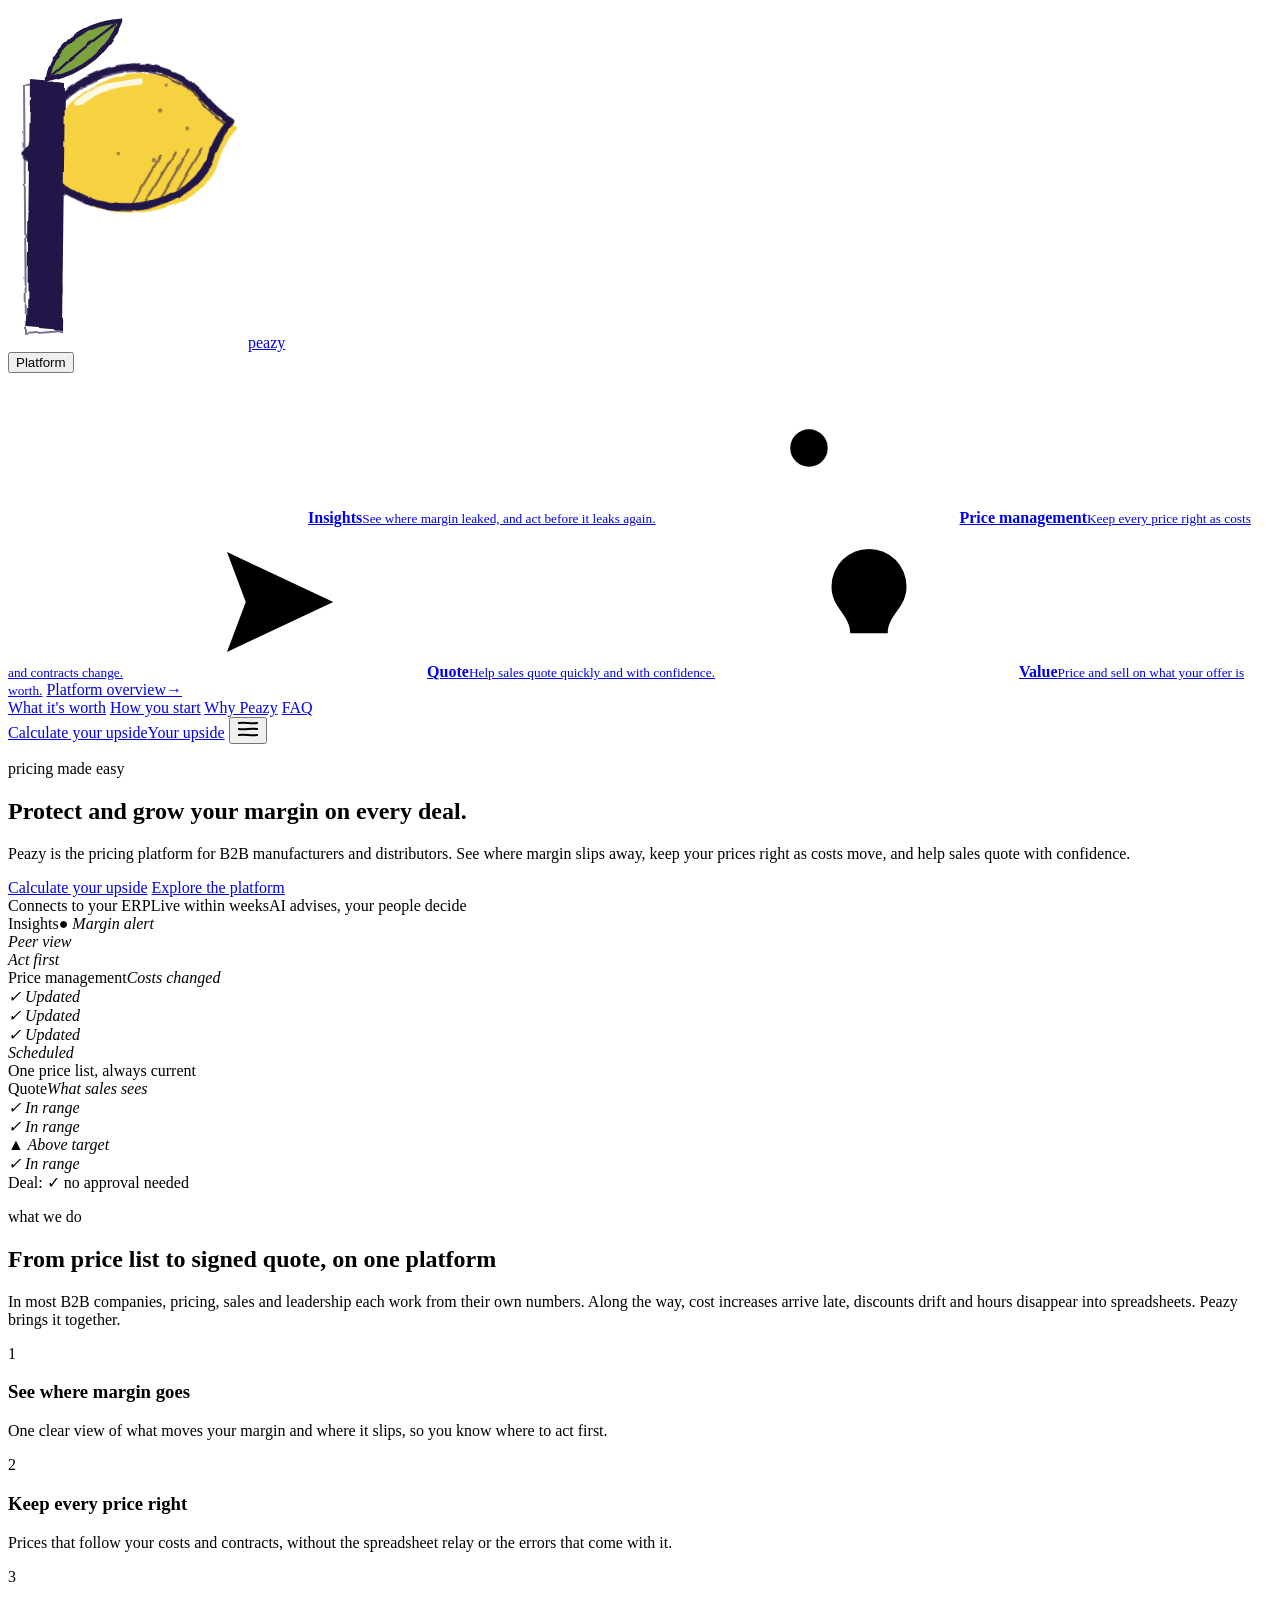
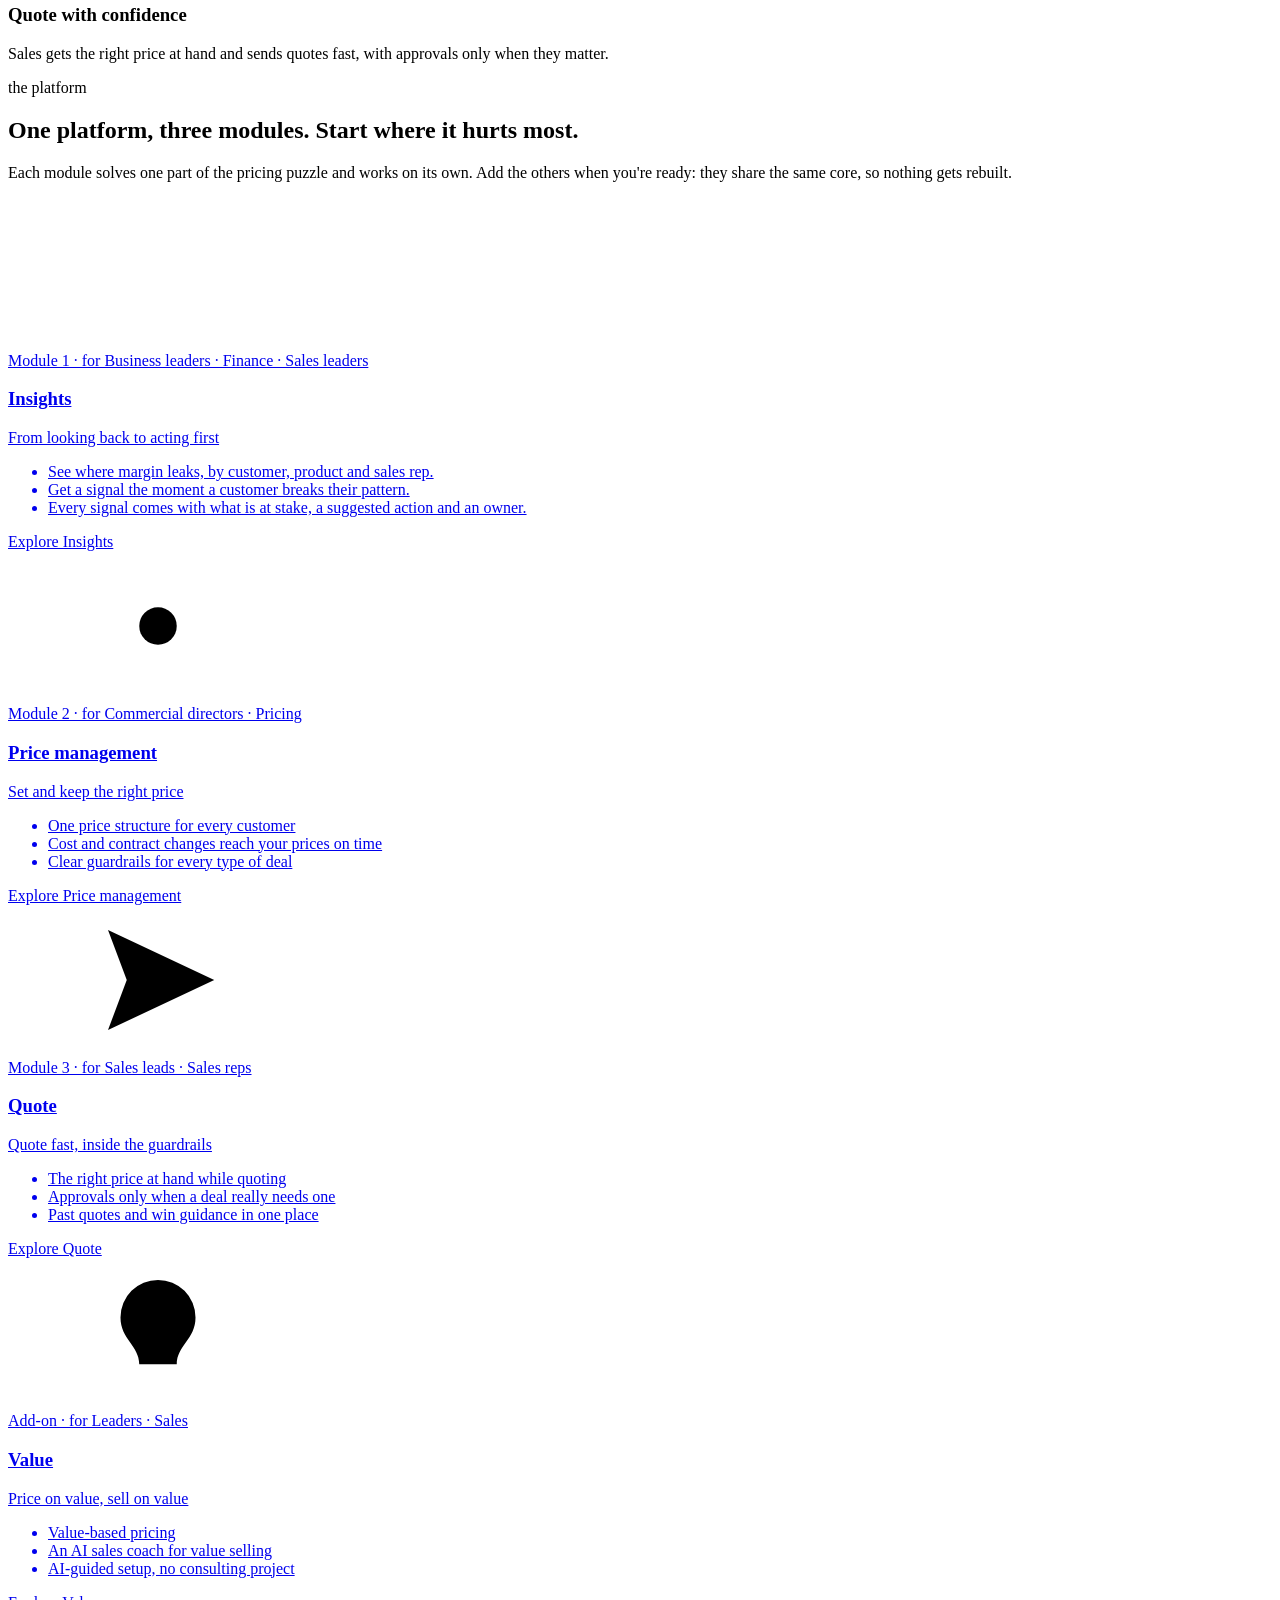
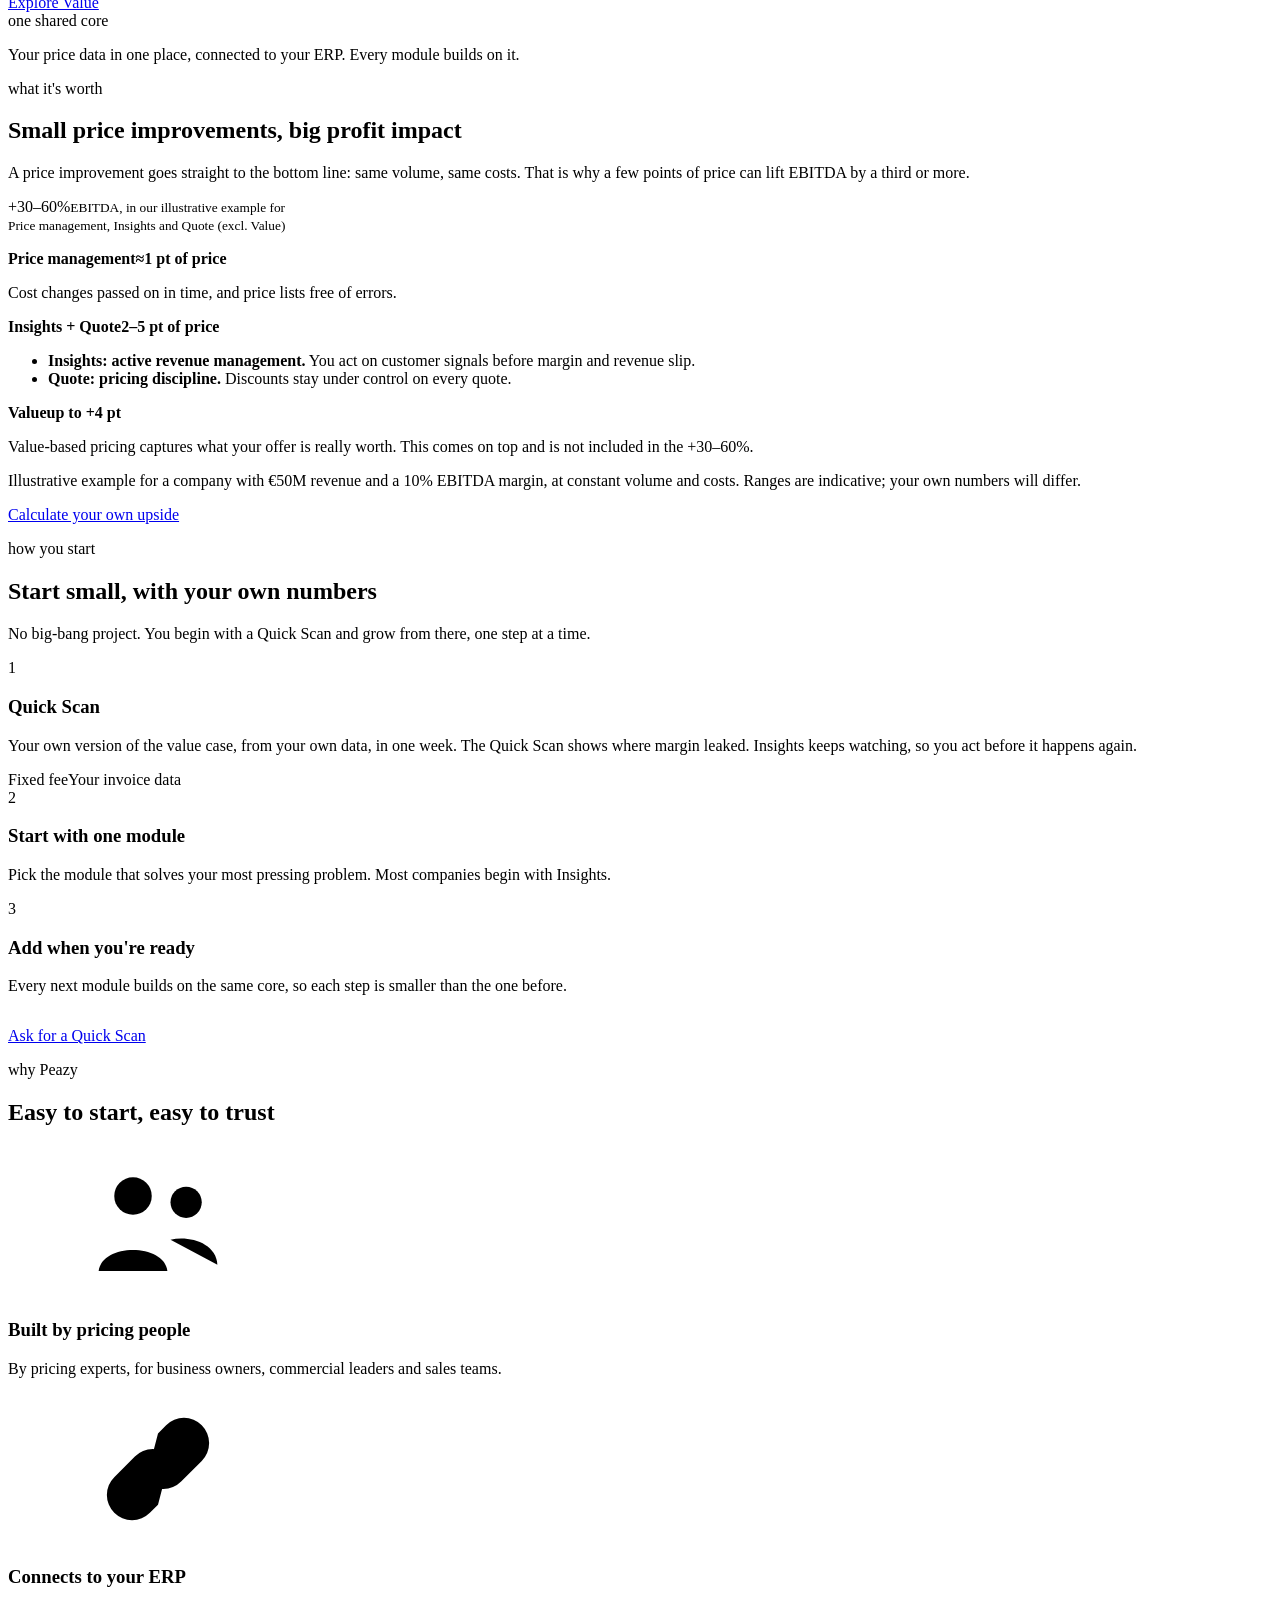
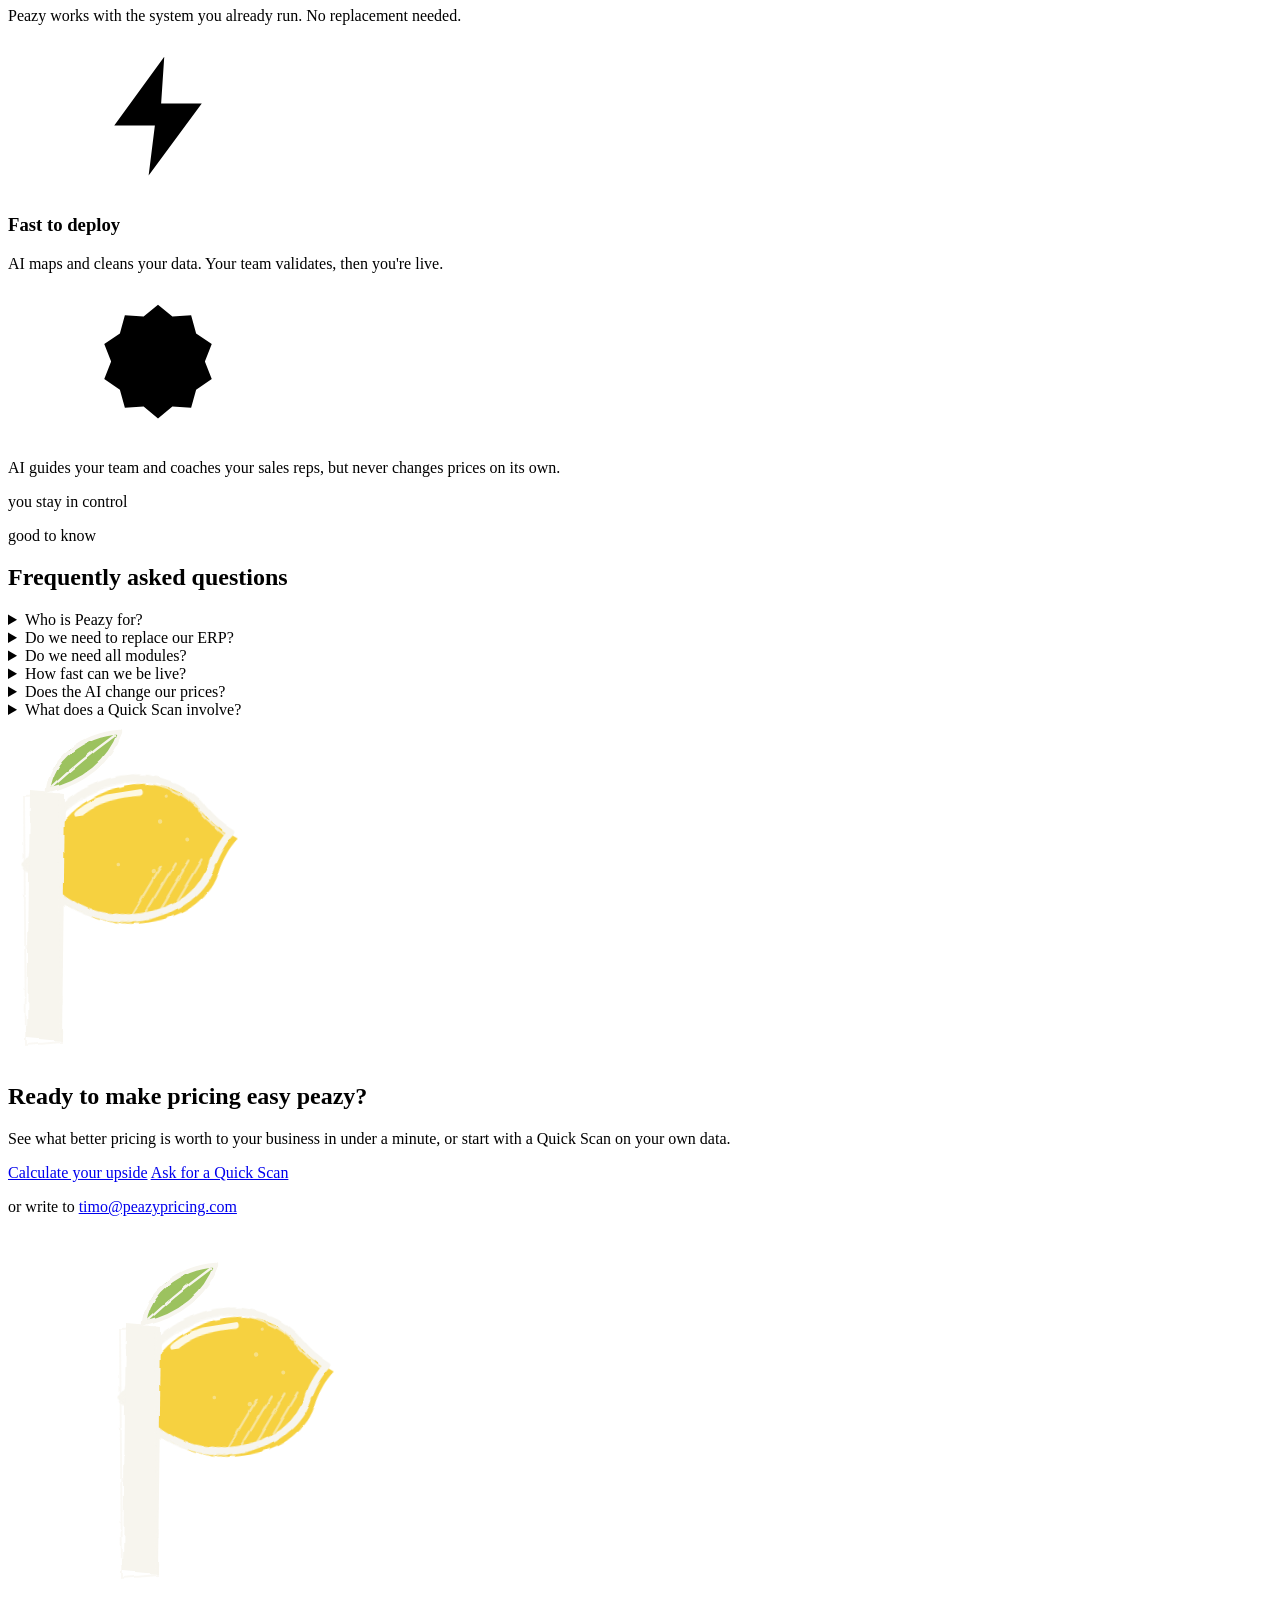
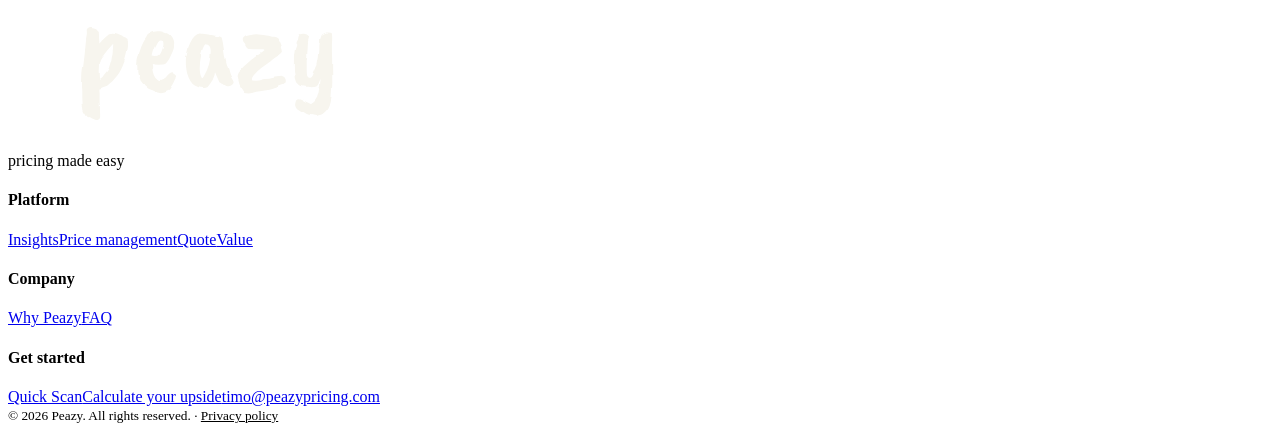
==== commit 8deef238: "Add privacy policy page Company name, address and enterprise number are still placeholders.  Co-Auth" ====
--- a/index.html
+++ b/index.html
@@ -4,578 +4,239 @@
 <meta charset="utf-8">
 <meta name="viewport" content="width=device-width, initial-scale=1">
 <title>Peazy · Pricing made easy</title>
-<meta name="description" content="One flow from price master to signed quote. Peazy plugs the margin leaks you can&#39;t see today, from rebates and missed indexation to customers paying less than their peers, so your team quotes faster and every deal lands inside the margin you planned.">
+<meta name="description" content="Peazy is the pricing platform for B2B manufacturers and distributors. Protect and grow your margin on every deal, from price list to signed quote.">
 <meta property="og:title" content="Peazy · Pricing made easy">
-<meta property="og:description" content="Price every deal to win, and get the margin you deserve.">
+<meta property="og:description" content="Peazy is the pricing platform for B2B manufacturers and distributors. Protect and grow your margin on every deal, from price list to signed quote.">
 <link rel="icon" type="image/svg+xml" href="peazy-mark.svg">
 <link rel="preconnect" href="https://fonts.googleapis.com">
-<link rel="stylesheet" href="https://fonts.googleapis.com/css2?family=Caveat+Brush&amp;family=Geist:wght@400;500;600;700&amp;family=Geist+Mono:wght@400;500&amp;display=swap">
-<style>
-body{margin:0;background:#FFFFFF}
-h1,h2,h3,p,ul{margin:0}
-a{color:#5444AC}a:hover{color:#32286B}
-a:focus-visible{outline:2px solid #6C5BC7;outline-offset:3px;border-radius:6px}
-.pz-m-only,.pz-how-arrow-m,.pz-cta-short,.pz-menu-btn{display:none}
-.pz-menu-btn{width:44px;height:44px;padding:0;border:2px solid #23194A;border-radius:12px 14px 11px 15px;background:#FFFFFF;color:#23194A;cursor:pointer;align-items:center;justify-content:center}
-.pz-menu-btn:focus-visible{outline:2px solid #6C5BC7;outline-offset:3px}
-
-/* Tablet and below: nav links move into a dropdown menu */
-.pz-why-tile{grid-column:span 2}.pz-why-tile:nth-child(n+4){grid-column:span 3}
-@media (max-width: 1060px){.pz-agents{grid-template-columns:repeat(2,minmax(0,1fr)) !important}.pz-why-grid{grid-template-columns:repeat(2,minmax(0,1fr)) !important}.pz-why-tile{grid-column:auto !important}.pz-why-tile:last-child{grid-column:1 / -1 !important}}
-@media (max-width: 1080px){
-.pz-menu-btn{display:inline-flex}
-.pz-navlinks{display:none !important}
-.pz-nav.pz-nav-open .pz-navlinks{display:flex !important;position:absolute;top:100%;left:0;right:0;flex-direction:column;align-items:stretch !important;gap:0 !important;padding:8px 20px 16px;background:#FFFFFF;border-bottom:1px solid #E2E0EA;box-shadow:0 12px 24px rgba(35,25,74,.08)}
-.pz-nav.pz-nav-open .pz-navlinks a{display:flex;align-items:center;min-height:48px;font-size:17px;border-bottom:1px dashed #E2E0EA}
-.pz-nav.pz-nav-open .pz-navlinks a:last-child{border-bottom:0}
-}
-
-/* Phone layout */
-@media (max-width: 640px){
-.pz-agents{grid-template-columns:1fr !important;gap:20px !important}
-.pz-why-grid{grid-template-columns:1fr !important;gap:16px !important}
-.pz-why-tile{padding:22px !important}
-.pz-agent{padding:24px 22px !important}
-.pz-nav{padding:12px 16px !important;gap:12px !important;flex-wrap:nowrap !important}
-.pz-logo-mark{height:36px !important}
-.pz-logo-word{font-size:32px !important}
-.pz-nav-cta{padding:0 14px !important;font-size:14px !important}
-.pz-d-only{display:none !important}
-.pz-m-only{display:block !important}
-
-/* hero: the note sits under the CTAs without a stray arrow */
-.pz-hero-note{margin-top:0 !important}
-.pz-hero-note p{font-size:22px !important}
-
-/* hero quote: all four columns fit, annotations point into the card */
-.pz-hero-mock{padding:40px 0 0 !important;display:flex;flex-direction:column}
-.pz-ann-floor{right:0 !important;font-size:21px !important}
-.pz-ann-floor svg{width:36px;height:34px}
-.pz-hero-mock > div:nth-child(2){margin-top:4px !important}
-.pz-quote-table{min-width:0 !important;font-size:12px !important}
-.pz-quote-table th,.pz-quote-table td{padding-left:6px !important;padding-right:6px !important}
-.pz-quote-table th:first-child,.pz-quote-table td:first-child{padding-left:14px !important}
-.pz-quote-table th:last-child,.pz-quote-table td:last-child{padding-right:14px !important}
-.pz-ann-found{position:static !important;align-self:flex-end;flex-direction:row;align-items:flex-start !important;margin:-6px 6px 0 0;font-size:22px !important;transform:rotate(-2deg) !important}
-.pz-ann-found span{padding-top:26px}
-
-/* projection: note moves above the chart and points down at the sweet spot */
-.pz-proj{display:flex;flex-direction:column;padding-bottom:0 !important}
-.pz-ann-sweet{position:static !important;order:-1;align-self:flex-start;align-items:flex-end !important;margin:0 0 -8px 4px;font-size:22px !important;transform:rotate(-2deg) !important}
-.pz-ann-sweet span{max-width:180px;line-height:1.05;padding-bottom:22px}
-.pz-proj-stats > div{flex:1 1 0 !important;min-width:0;padding:12px !important}
-.pz-proj-stats > div span:first-child{font-size:11px !important}
-.pz-proj-stats > div span:last-child{font-size:17px !important;white-space:nowrap}
-
-/* before / after */
-.pz-ba-list{font-size:16px !important;gap:14px !important}
-
-/* how it works: a vertical timeline with arrows pointing down */
-.pz-how-steps{flex-direction:column !important;flex-wrap:nowrap !important;gap:0 !important}
-.pz-how-arrow{display:none !important}
-.pz-how-arrow-m{display:block;margin:4px 0 4px 12px}
-.pz-how-step{flex:none !important;display:grid !important;grid-template-columns:72px 1fr;column-gap:16px;row-gap:6px !important;align-items:start}
-.pz-how-num{grid-row:1 / span 2;width:72px !important;height:62px !important}
-.pz-how-num span{font-size:44px !important}
-.pz-how-step h3{font-size:20px !important;padding-top:6px}
-.pz-how-step p{font-size:15px !important}
-
-/* results */
-.pz-stat-num{font-size:56px !important}
-
-/* general card padding */
-#value article{padding:28px 22px !important}
-#who h3 + p{font-size:15px !important}
-#who > div > div:last-child > div{padding:24px 22px !important}
-
-/* footer */
-.pz-foot-lockup{height:64px !important}
-}
-@media (max-width: 400px){
-.pz-cta-long{display:none}
-.pz-cta-short{display:inline}
-}
-</style>
-<style>html{scroll-behavior:smooth}@media (prefers-reduced-motion: reduce){html{scroll-behavior:auto}}</style>
+<link rel="stylesheet" href="https://fonts.googleapis.com/css2?family=Caveat+Brush&amp;family=Geist:wght@400;500;600;700&amp;display=swap">
+<link rel="stylesheet" href="site.css">
 </head>
 <body>
-<div style="font-family: Geist, system-ui, -apple-system, 'Segoe UI', sans-serif; color: #1C1930; background: #FFFFFF; min-width: 0; overflow-x: hidden;">
-
-<!-- shared hand-drawn wobble filter -->
-<svg width="0" height="0" style="position: absolute;" aria-hidden="true" focusable="false"><defs><filter id="pz-wobble" x="-10%" y="-10%" width="120%" height="120%"><feTurbulence type="fractalNoise" baseFrequency="0.035" numOctaves="2" seed="7" result="n"></feTurbulence><feDisplacementMap in="SourceGraphic" in2="n" scale="3" xChannelSelector="R" yChannelSelector="G"></feDisplacementMap></filter></defs></svg>
-
-<!-- NAV -->
-<header style="position: relative; z-index: 10; border-bottom: 1px solid #E2E0EA; background: #FFFFFF;">
-<nav aria-label="Main" class="pz-nav" style="max-width: 1200px; margin: 0 auto; padding: 18px clamp(20px, 4vw, 48px); display: flex; align-items: center; justify-content: space-between; gap: 24px; flex-wrap: wrap;">
-<a href="#top" style="display: flex; align-items: center; gap: 10px; text-decoration: none; color: #23194A;">
-<img src="peazy-mark.svg" alt="" class="pz-logo-mark" style="height: 44px; width: auto; display: block;">
-<span class="pz-logo-word" style="font-family: 'Caveat Brush', 'Segoe Print', cursive; font-size: 38px; line-height: 1; color: #23194A;">peazy</span>
-</a>
-<div class="pz-navlinks" id="pz-navlinks" style="display: flex; align-items: center; gap: 32px; font-size: 15px; font-weight: 500;">
-<a href="#value" style="color: #33304A; text-decoration: none;">Value</a>
-<a href="#why" style="color: #33304A; text-decoration: none;">Why Peazy</a>
-<a href="#how" style="color: #33304A; text-decoration: none;">How it works</a>
-<a href="#ai" style="color: #33304A; text-decoration: none;">AI agents</a>
-<a href="#who" style="color: #33304A; text-decoration: none;">Who it's for</a>
-<a href="#results" style="color: #33304A; text-decoration: none;">Results</a>
-</div>
-<div style="display: flex; align-items: center; gap: 8px;">
-<a href="#calculator" class="pz-open-calc pz-nav-cta" style="display: inline-flex; align-items: center; min-height: 44px; padding: 0 20px; border-radius: 10px; background: #23194A; color: #FFFFFF; font-size: 15px; font-weight: 600; text-decoration: none;"><span class="pz-cta-long">Calculate your upside</span><span class="pz-cta-short">Your upside</span></a>
+<svg width="0" height="0" style="position:absolute" aria-hidden="true" focusable="false"><defs>
+<symbol id="i-bars" viewBox="0 0 24 24"><path d="M4 20 H20 M7 20 V13 M12 20 V7 M17 20 V10"/></symbol>
+<symbol id="i-gear" viewBox="0 0 24 24"><circle cx="12" cy="12" r="3"/><path d="M12 3 V6 M12 18 V21 M3 12 H6 M18 12 H21 M5.6 5.6 L7.8 7.8 M16.2 16.2 L18.4 18.4 M5.6 18.4 L7.8 16.2 M16.2 7.8 L18.4 5.6"/></symbol>
+<symbol id="i-send" viewBox="0 0 24 24"><path d="M4 4 L21 12 L4 20 L7 12 Z M7 12 H13"/></symbol>
+<symbol id="i-bulb" viewBox="0 0 24 24"><path d="M9 17 C 9 14, 6 13, 6 9.5 A6 6 0 0 1 18 9.5 C 18 13, 15 14, 15 17 Z M10 21 H14"/></symbol>
+<symbol id="i-search" viewBox="0 0 24 24"><circle cx="10.5" cy="10.5" r="6.5"/><path d="M15.5 15.5 L21 21"/></symbol>
+<symbol id="i-alert" viewBox="0 0 24 24"><path d="M12 3.5 L21.5 20 H2.5 Z M12 10 V14.5 M12 17.3 V17.4"/></symbol>
+<symbol id="i-chat" viewBox="0 0 24 24"><path d="M4 18.5 L5.2 15 A8 8 0 1 1 8.5 18.6 Z"/><path d="M8.5 11.5 C 9.5 10, 10.5 13, 12 11.5 S 14.5 13, 15.5 11.5"/></symbol>
+<symbol id="i-badge" viewBox="0 0 24 24"><path d="M12 2.5 L14.3 4.4 L17.3 4.2 L18.1 7.1 L20.6 8.8 L19.5 11.6 L20.6 14.4 L18.1 16.1 L17.3 19 L14.3 18.8 L12 20.7 L9.7 18.8 L6.7 19 L5.9 16.1 L3.4 14.4 L4.5 11.6 L3.4 8.8 L5.9 7.1 L6.7 4.2 L9.7 4.4 Z"/><path d="M8.5 11.8 L11 14.2 L15.5 9.4"/></symbol>
+<symbol id="i-trend" viewBox="0 0 24 24"><rect x="3.5" y="5" width="17" height="15" rx="2"/><path d="M8 3 V7 M16 3 V7 M7 16 L10.5 12.5 L13 14.5 L17 10.5"/></symbol>
+<symbol id="i-db" viewBox="0 0 24 24"><ellipse cx="12" cy="6" rx="7" ry="3"/><path d="M5 6 V18 C 5 19.7, 8 21, 12 21 S 19 19.7, 19 18 V6 M5 12 C 5 13.7, 8 15, 12 15 S 19 13.7, 19 12"/></symbol>
+<symbol id="i-lock" viewBox="0 0 24 24"><rect x="5" y="10.5" width="14" height="10" rx="2"/><path d="M8.5 10.5 V7.5 A3.5 3.5 0 0 1 15.5 7.5 V10.5 M12 14.5 V16.5"/></symbol>
+<symbol id="i-star" viewBox="0 0 24 24"><path d="M12 3.5 L14.6 9 L20.5 9.7 L16.1 13.8 L17.3 19.7 L12 16.8 L6.7 19.7 L7.9 13.8 L3.5 9.7 L9.4 9 Z"/></symbol>
+<symbol id="i-bolt" viewBox="0 0 24 24"><path d="M13 2.5 L5 13.5 H11.5 L10.5 21.5 L19 10 H12.5 Z"/></symbol>
+<symbol id="i-people" viewBox="0 0 24 24"><circle cx="8" cy="8" r="3"/><circle cx="16.5" cy="9" r="2.5"/><path d="M2.5 20 C 3 15.5, 13 15.5, 13.5 20"/><path d="M14 15 C 17 14.3, 21.3 15.5, 21.5 19"/></symbol>
+<symbol id="i-link" viewBox="0 0 24 24"><path d="M10 14 A4 4 0 0 0 15.7 14 L19 10.7 A4 4 0 0 0 13.3 5 L12 6.3 M14 10 A4 4 0 0 0 8.3 10 L5 13.3 A4 4 0 0 0 10.7 19 L12 17.7"/></symbol>
+<symbol id="i-clock" viewBox="0 0 24 24"><circle cx="12" cy="12" r="8.5"/><path d="M12 7 V12 L15.5 14"/></symbol>
+<symbol id="i-eye" viewBox="0 0 24 24"><path d="M2.5 12 C 6 5.5, 18 5.5, 21.5 12 C 18 18.5, 6 18.5, 2.5 12 Z"/><circle cx="12" cy="12" r="3"/></symbol>
+</defs></svg>
+<div class="pz-page">
+<header>
+<nav aria-label="Main" class="pz-nav">
+<a href="#top" class="pz-logo"><img src="peazy-mark.svg" alt=""><span class="hand">peazy</span></a>
+<div class="pz-navlinks" id="pz-navlinks">
+<div class="pz-dd"><button type="button" aria-expanded="false" aria-controls="pz-dd-panel">Platform</button>
+<div class="pz-dd-panel" id="pz-dd-panel">
+<a href="insights.html" class="a-insights"><span class="ic "><svg class="icon"><use href="#i-bars"/></svg></span><span><b>Insights</b><small>See where margin leaked, and act before it leaks again.</small></span></a>
+<a href="price-management.html" class="a-pm"><span class="ic "><svg class="icon"><use href="#i-gear"/></svg></span><span><b>Price management</b><small>Keep every price right as costs and contracts change.</small></span></a>
+<a href="quote.html" class="a-quote"><span class="ic "><svg class="icon"><use href="#i-send"/></svg></span><span><b>Quote</b><small>Help sales quote quickly and with confidence.</small></span></a>
+<a href="value.html" class="a-value"><span class="ic "><svg class="icon"><use href="#i-bulb"/></svg></span><span><b>Value</b><small>Price and sell on what your offer is worth.</small></span></a>
+<a href="#platform" class="all"><span>Platform overview</span><span aria-hidden="true">→</span></a>
+</div></div>
+<a href="#worth">What it's worth</a>
+<a href="#start">How you start</a>
+<a href="#why">Why Peazy</a>
+<a href="#faq">FAQ</a>
+</div>
+<div class="pz-nav-right">
+<a href="#calculator" class="pz-open-calc pz-nav-cta"><span class="pz-cta-long">Calculate your upside</span><span class="pz-cta-short">Your upside</span></a>
 <button type="button" class="pz-menu-btn" aria-label="Menu" aria-expanded="false" aria-controls="pz-navlinks"><svg width="22" height="18" viewBox="0 0 22 18" aria-hidden="true"><path d="M2 3 C 8 2, 14 4, 20 3 M2 9 C 8 10, 14 8, 20 9 M2 15 C 8 14, 14 16, 20 15" fill="none" stroke="currentColor" stroke-width="2.2" stroke-linecap="round"></path></svg></button>
 </div>
 </nav>
 </header>
 
 <!-- HERO -->
-<section id="top" style="position: relative; background: #FFFFFF;">
-<div style="max-width: 1200px; margin: 0 auto; padding: clamp(48px, 7vw, 96px) clamp(20px, 4vw, 48px) clamp(56px, 7vw, 104px); display: flex; flex-wrap: wrap; align-items: center; gap: 56px;">
-
-<div style="flex: 1 1 460px; min-width: 0; display: flex; flex-direction: column; gap: 28px;">
-<p style="font-family: 'Caveat Brush', 'Segoe Print', cursive; font-size: 28px; line-height: 1; color: #4A6B1F; transform: rotate(-2deg); transform-origin: left center;">pricing made easy</p>
-<h1 style="font-size: clamp(40px, 5.2vw, 68px); line-height: 1.04; font-weight: 600; letter-spacing: -0.025em; color: #23194A;">Price every deal to win, and get the <span class="pz-hero-hl" style="font-family: 'Caveat Brush', 'Segoe Print', cursive; font-weight: 400; font-size: 1.16em; letter-spacing: 0; line-height: 1.05; padding: 0 6px; background: url(&quot;data:image/svg+xml,%3Csvg xmlns='http://www.w3.org/2000/svg' viewBox='0 0 200 44' preserveAspectRatio='none'%3E%3Cfilter id='w' x='-5%25' y='-20%25' width='110%25' height='140%25'%3E%3CfeTurbulence type='fractalNoise' baseFrequency='0.035' numOctaves='2' seed='7'/%3E%3CfeDisplacementMap in='SourceGraphic' scale='3' xChannelSelector='R' yChannelSelector='G'/%3E%3C/filter%3E%3Cpath filter='url(%23w)' d='M4 16 C 40 8, 120 5, 196 10 C 199 20, 197 30, 194 37 C 130 41, 60 43, 6 39 C 2 31, 1 24, 4 16 Z' fill='%23F6D140'/%3E%3C/svg%3E&quot;) no-repeat left bottom 0.04em / 100% 0.6em; -webkit-box-decoration-break: clone; box-decoration-break: clone;">margin you deserve.</span></h1>
-<p style="font-size: clamp(17px, 1.5vw, 20px); line-height: 1.55; color: #4F4A66; max-width: 540px;">One flow from price master to signed quote. Peazy plugs the margin leaks you can't see today, from rebates and missed indexation to customers paying less than their peers, so your team quotes faster and every deal lands inside the margin you planned.</p>
-<div style="display: flex; flex-wrap: wrap; align-items: center; gap: 20px 28px;">
-<a href="#calculator" class="pz-open-calc" style="display: inline-flex; align-items: center; min-height: 52px; padding: 0 28px; border-radius: 12px 14px 11px 15px; background: #F6D140; color: #23194A; font-size: 17px; font-weight: 600; text-decoration: none; box-shadow: 3px 4px 0 #23194A; border: 2px solid #23194A;">Calculate what Peazy could mean for you</a>
-<a href="#value" style="position: relative; display: inline-flex; align-items: center; gap: 8px; min-height: 44px; font-size: 17px; font-weight: 600; color: #5444AC; text-decoration: none;">See the value we bring<svg width="18" height="14" viewBox="0 0 18 14" aria-hidden="true"><path d="M1 7 H15 M10 2 L16 7 L10 12" fill="none" stroke="currentColor" stroke-width="2" stroke-linecap="round" stroke-linejoin="round"></path></svg></a>
-</div>
-<div class="pz-hero-note" style="display: flex; align-items: flex-end; gap: 6px; margin-top: 4px;">
-<svg class="pz-d-only" width="64" height="40" viewBox="0 0 64 40" aria-hidden="true" style="filter: url(#pz-wobble); flex: none;"><path d="M58 6 C 40 4, 18 10, 10 30 M4 22 L10 32 L20 26" fill="none" stroke="#23194A" stroke-width="2.4" stroke-linecap="round" stroke-linejoin="round"></path></svg>
-<p style="font-family: 'Caveat Brush', 'Segoe Print', cursive; font-size: 24px; line-height: 1.1; color: #23194A; transform: rotate(-1.5deg);">built by pricing experts, for business owners, commercial leaders and sales teams</p>
-</div>
-</div>
-
-<!-- Hero quote mock -->
-<div class="pz-hero-mock" style="flex: 1 1 440px; min-width: 0; position: relative; padding: 28px 8px 48px 0;">
-<div class="pz-ann-floor" style="position: absolute; top: 0; right: 4%; font-family: 'Caveat Brush', 'Segoe Print', cursive; font-size: 24px; color: #23194A; transform: rotate(3deg); display: flex; align-items: center; gap: 4px; z-index: 2;">every line above floor<svg width="44" height="40" viewBox="0 0 44 40" aria-hidden="true" style="filter: url(#pz-wobble);"><path d="M4 6 C 22 4, 34 14, 36 34 M28 28 L36 36 L42 26" fill="none" stroke="#23194A" stroke-width="2.4" stroke-linecap="round" stroke-linejoin="round"></path></svg></div>
-
-<div style="background: #FFFFFF; border: 2px solid #23194A; border-radius: 16px 20px 14px 18px; box-shadow: 8px 10px 0 #F6D140; overflow: hidden; transform: rotate(-0.6deg); margin-top: 28px;">
-<div style="display: flex; align-items: center; justify-content: space-between; gap: 12px; padding: 14px 18px; border-bottom: 1px solid #E2E0EA; background: #F7F7FA; flex-wrap: wrap;">
-<div style="display: flex; flex-direction: column; gap: 2px;">
-<span style="font-size: 14px; font-weight: 600; color: #1C1930;">Quote Q-2027-0142</span>
-<span style="font-size: 12px; color: #6B6782;">Northwind Industrial · EU price list 2027</span>
-</div>
-<span style="display: inline-flex; align-items: center; gap: 6px; height: 24px; padding: 0 10px; border-radius: 4px; background: #DDF4EF; color: #0B6E5F; font-size: 12px; font-weight: 600;"><svg width="12" height="12" viewBox="0 0 12 12" aria-hidden="true"><path d="M2.5 6.5 L5 9 L9.5 3.5" fill="none" stroke="currentColor" stroke-width="1.8" stroke-linecap="round" stroke-linejoin="round"></path></svg>Ready to send</span>
-</div>
-<div style="overflow-x: auto;">
-<table class="pz-quote-table" style="width: 100%; border-collapse: collapse; font-size: 13px; font-variant-numeric: tabular-nums; min-width: 420px;">
-<thead>
-<tr style="text-align: left; color: #4F4A66; font-size: 11px; text-transform: uppercase; letter-spacing: 0.04em;">
-<th style="padding: 10px 18px; font-weight: 600; border-bottom: 1px solid #E2E0EA;">Item</th>
-<th style="padding: 10px 8px; font-weight: 600; border-bottom: 1px solid #E2E0EA; text-align: right;">Qty</th>
-<th style="padding: 10px 8px; font-weight: 600; border-bottom: 1px solid #E2E0EA; text-align: right;">Net price</th>
-<th style="padding: 10px 18px; font-weight: 600; border-bottom: 1px solid #E2E0EA; text-align: right;">Margin</th>
-</tr>
-</thead>
-<tbody>
-<tr>
-<td style="padding: 11px 18px; border-bottom: 1px solid #EFEEF4;"><span style="font-family: 'Geist Mono', ui-monospace, monospace; font-size: 12px; color: #6B6782;">HX-4420</span><br><span style="color: #1C1930;">Hydraulic coupling 3/4"</span></td>
-<td style="padding: 11px 8px; border-bottom: 1px solid #EFEEF4; text-align: right;">120</td>
-<td style="padding: 11px 8px; border-bottom: 1px solid #EFEEF4; text-align: right;">€18.40</td>
-<td style="padding: 11px 18px; border-bottom: 1px solid #EFEEF4; text-align: right;"><span style="display: inline-flex; align-items: center; gap: 5px; color: #0B6E5F; font-weight: 600;"><span style="width: 7px; height: 7px; border-radius: 50%; background: #0B6E5F;"></span>34.2%</span></td>
-</tr>
-<tr>
-<td style="padding: 11px 18px; border-bottom: 1px solid #EFEEF4;"><span style="font-family: 'Geist Mono', ui-monospace, monospace; font-size: 12px; color: #6B6782;">VL-1180</span><br><span style="color: #1C1930;">Ball valve DN25</span></td>
-<td style="padding: 11px 8px; border-bottom: 1px solid #EFEEF4; text-align: right;">60</td>
-<td style="padding: 11px 8px; border-bottom: 1px solid #EFEEF4; text-align: right;">€42.10</td>
-<td style="padding: 11px 18px; border-bottom: 1px solid #EFEEF4; text-align: right;"><span style="display: inline-flex; align-items: center; gap: 5px; color: #0B6E5F; font-weight: 600;"><span style="width: 7px; height: 7px; border-radius: 50%; background: #0B6E5F;"></span>28.9%</span></td>
-</tr>
-<tr style="background: #FFF4C2;">
-<td style="padding: 11px 18px; border-bottom: 1px solid #EFEEF4;"><span style="font-family: 'Geist Mono', ui-monospace, monospace; font-size: 12px; color: #4F4A66;">PM-0907</span><br><span style="color: #1C1930;">Gear pump 12cc</span><br><span style="display: inline-block; margin-top: 4px; padding: 1px 6px; border-radius: 3px; background: #EAF3DC; color: #4A6B1F; font-size: 11px; font-weight: 600;">Suggested</span></td>
-<td style="padding: 11px 8px; border-bottom: 1px solid #EFEEF4; text-align: right;">8</td>
-<td style="padding: 11px 8px; border-bottom: 1px solid #EFEEF4; text-align: right;"><span style="font-weight: 600;">€648.00</span><br><span style="font-size: 11px; color: #1F55C2; font-weight: 600;">▲ +5.9%</span></td>
-<td style="padding: 11px 18px; border-bottom: 1px solid #EFEEF4; text-align: right;"><span style="display: inline-flex; align-items: center; gap: 5px; color: #0B6E5F; font-weight: 600;"><span style="width: 7px; height: 7px; border-radius: 50%; background: #0B6E5F;"></span>26.1%</span></td>
-</tr>
-</tbody>
-</table>
-</div>
-<div style="display: flex; align-items: center; justify-content: space-between; gap: 16px; padding: 14px 18px; flex-wrap: wrap;">
-<div style="display: flex; flex-direction: column; gap: 2px; font-variant-numeric: tabular-nums;">
-<span style="font-size: 12px; color: #6B6782;">Quote total</span>
-<span style="font-size: 20px; font-weight: 600; color: #1C1930;">€9,918.00</span>
-</div>
-<span style="display: inline-flex; align-items: center; height: 36px; padding: 0 16px; border-radius: 6px; background: #F6D140; color: #23194A; font-size: 14px; font-weight: 600;">Send quote</span>
-</div>
-</div>
-
-<div class="pz-ann-found" style="position: absolute; left: -8px; bottom: 0; display: flex; align-items: center; gap: 6px; font-family: 'Caveat Brush', 'Segoe Print', cursive; font-size: 26px; color: #23194A; transform: rotate(-3deg);"><svg class="pz-d-only" width="50" height="44" viewBox="0 0 50 44" aria-hidden="true" style="filter: url(#pz-wobble);"><path d="M6 38 C 10 20, 26 10, 44 8 M34 2 L45 8 L36 16" fill="none" stroke="#23194A" stroke-width="2.4" stroke-linecap="round" stroke-linejoin="round"></path></svg><span>€288 of margin, found</span><svg class="pz-m-only" width="40" height="48" viewBox="0 0 40 48" aria-hidden="true" style="filter: url(#pz-wobble);"><path d="M8 44 C 12 30, 20 16, 30 6 M20 6 L31 5 L31 17" fill="none" stroke="#23194A" stroke-width="2.4" stroke-linecap="round" stroke-linejoin="round"></path></svg></div>
-</div>
-
-</div>
-</section>
-
-<!-- VALUE -->
-<section id="value" style="background: #F7F7FA; border-top: 1px solid #E2E0EA;">
-<div style="max-width: 1200px; margin: 0 auto; padding: clamp(64px, 8vw, 112px) clamp(20px, 4vw, 48px); display: flex; flex-direction: column; gap: 56px;">
-<div style="display: flex; flex-direction: column; gap: 16px; max-width: 760px;">
-<p style="font-family: 'Caveat Brush', 'Segoe Print', cursive; font-size: 28px; line-height: 1; color: #4A6B1F; transform: rotate(-1.5deg); transform-origin: left center;">the value we bring</p>
-<h2 style="font-size: clamp(32px, 3.8vw, 48px); line-height: 1.1; font-weight: 600; letter-spacing: -0.02em; color: #23194A;">Three outcomes your P&amp;L will <span style="position: relative; display: inline-block; font-family: 'Caveat Brush', 'Segoe Print', cursive; font-weight: 400; font-size: 1.2em; letter-spacing: 0;">notice<svg viewBox="0 0 200 20" preserveAspectRatio="none" aria-hidden="true" style="position: absolute; left: 0; bottom: -0.12em; width: 100%; height: 0.32em; filter: url(#pz-wobble);"><path d="M3 12 C 30 4, 52 17, 82 9 S 132 3, 162 10 S 190 13, 197 7" fill="none" stroke="#23194A" stroke-width="4" stroke-linecap="round"></path></svg></span></h2>
-<p style="font-size: 18px; line-height: 1.6; color: #4F4A66;">Quoting is where pricing strategy meets reality. Peazy makes sure what you planned is what you invoice.</p>
-</div>
-
-<div style="display: flex; flex-wrap: wrap; gap: 32px;">
-
-<article style="flex: 1 1 300px; min-width: 0; background: #FFFFFF; border: 2px solid #23194A; border-radius: 18px 14px 20px 12px; box-shadow: 6px 7px 0 #F6D140; padding: 36px 32px; display: flex; flex-direction: column; gap: 18px; transform: rotate(-0.5deg);">
-<div style="position: relative; width: 72px; height: 60px; display: flex; align-items: center; justify-content: center;">
-<svg viewBox="0 0 120 90" aria-hidden="true" style="position: absolute; inset: 0; width: 100%; height: 100%; filter: url(#pz-wobble);"><path d="M64 8 C 100 4, 116 26, 110 50 C 104 74, 66 84, 36 76 C 10 68, 2 44, 12 26 C 22 10, 50 4, 78 12" fill="none" stroke="#23194A" stroke-width="3.5" stroke-linecap="round"></path></svg>
-<span style="font-family: 'Caveat Brush', 'Segoe Print', cursive; font-size: 40px; line-height: 1; color: #23194A;">1</span>
-</div>
-<h3 style="font-size: 24px; line-height: 1.2; font-weight: 600; color: #23194A; letter-spacing: -0.01em;">Optimize revenue &amp; profitability</h3>
-<p style="font-size: 16px; line-height: 1.6; color: #4F4A66;">Price to value, not to habit. Peazy recommends the right price per customer, segment and volume, so you stop leaving money on the table.</p>
-<ul style="list-style: none; padding: 0; display: flex; flex-direction: column; gap: 12px; font-size: 15px; line-height: 1.45; color: #1C1930;">
-<li style="display: flex; gap: 10px; align-items: flex-start;"><svg width="22" height="20" viewBox="0 0 28 24" aria-hidden="true" style="flex: none; margin-top: 1px;"><path d="M3 12 C 6 14, 8 17, 10 20 C 14 12, 19 6, 25 2" fill="none" stroke="#0B6E5F" stroke-width="3" stroke-linecap="round" stroke-linejoin="round"></path></svg>Value-based price recommendations on every line</li>
-<li style="display: flex; gap: 10px; align-items: flex-start;"><svg width="22" height="20" viewBox="0 0 28 24" aria-hidden="true" style="flex: none; margin-top: 1px;"><path d="M3 12 C 6 14, 8 17, 10 20 C 14 12, 19 6, 25 2" fill="none" stroke="#0B6E5F" stroke-width="3" stroke-linecap="round" stroke-linejoin="round"></path></svg>One price cascade, from master list to every customer</li>
-<li style="display: flex; gap: 10px; align-items: flex-start;"><svg width="22" height="20" viewBox="0 0 28 24" aria-hidden="true" style="flex: none; margin-top: 1px;"><path d="M3 12 C 6 14, 8 17, 10 20 C 14 12, 19 6, 25 2" fill="none" stroke="#0B6E5F" stroke-width="3" stroke-linecap="round" stroke-linejoin="round"></path></svg>Margin visible before the quote goes out</li>
-</ul>
-</article>
-
-<article style="flex: 1 1 300px; min-width: 0; background: #FFFFFF; border: 2px solid #23194A; border-radius: 14px 20px 12px 18px; box-shadow: 6px 7px 0 #F6D140; padding: 36px 32px; display: flex; flex-direction: column; gap: 18px; transform: rotate(0.4deg);">
-<div style="position: relative; width: 72px; height: 60px; display: flex; align-items: center; justify-content: center;">
-<svg viewBox="0 0 120 90" aria-hidden="true" style="position: absolute; inset: 0; width: 100%; height: 100%; filter: url(#pz-wobble);"><path d="M58 6 C 96 2, 118 24, 112 48 C 106 72, 70 86, 38 78 C 8 70, 2 46, 10 28 C 20 10, 46 2, 76 10" fill="none" stroke="#23194A" stroke-width="3.5" stroke-linecap="round"></path></svg>
-<span style="font-family: 'Caveat Brush', 'Segoe Print', cursive; font-size: 40px; line-height: 1; color: #23194A;">2</span>
-</div>
-<h3 style="font-size: 24px; line-height: 1.2; font-weight: 600; color: #23194A; letter-spacing: -0.01em;">Stabilize margins</h3>
-<p style="font-size: 16px; line-height: 1.6; color: #4F4A66;">Discounts with guardrails. Floors, approval rules and cost changes flow straight into every quote, so margin doesn't erode deal by deal.</p>
-<ul style="list-style: none; padding: 0; display: flex; flex-direction: column; gap: 12px; font-size: 15px; line-height: 1.45; color: #1C1930;">
-<li style="display: flex; gap: 10px; align-items: flex-start;"><svg width="22" height="20" viewBox="0 0 28 24" aria-hidden="true" style="flex: none; margin-top: 1px;"><path d="M3 12 C 6 14, 8 17, 10 20 C 14 12, 19 6, 25 2" fill="none" stroke="#0B6E5F" stroke-width="3" stroke-linecap="round" stroke-linejoin="round"></path></svg>Margin floors per product and customer tier</li>
-<li style="display: flex; gap: 10px; align-items: flex-start;"><svg width="22" height="20" viewBox="0 0 28 24" aria-hidden="true" style="flex: none; margin-top: 1px;"><path d="M3 12 C 6 14, 8 17, 10 20 C 14 12, 19 6, 25 2" fill="none" stroke="#0B6E5F" stroke-width="3" stroke-linecap="round" stroke-linejoin="round"></path></svg>Approvals only when a deal really needs one</li>
-<li style="display: flex; gap: 10px; align-items: flex-start;"><svg width="22" height="20" viewBox="0 0 28 24" aria-hidden="true" style="flex: none; margin-top: 1px;"><path d="M3 12 C 6 14, 8 17, 10 20 C 14 12, 19 6, 25 2" fill="none" stroke="#0B6E5F" stroke-width="3" stroke-linecap="round" stroke-linejoin="round"></path></svg>Indexation applied per contract, on its own date</li>
-<li style="display: flex; gap: 10px; align-items: flex-start;"><svg width="22" height="20" viewBox="0 0 28 24" aria-hidden="true" style="flex: none; margin-top: 1px;"><path d="M3 12 C 6 14, 8 17, 10 20 C 14 12, 19 6, 25 2" fill="none" stroke="#0B6E5F" stroke-width="3" stroke-linecap="round" stroke-linejoin="round"></path></svg>Rebates that steer the buying behaviour you want, checked on volume, growth and mix and paid only when earned</li>
-</ul>
-</article>
-
-<article style="flex: 1 1 300px; min-width: 0; background: #FFFFFF; border: 2px solid #23194A; border-radius: 20px 12px 18px 14px; box-shadow: 6px 7px 0 #F6D140; padding: 36px 32px; display: flex; flex-direction: column; gap: 18px; transform: rotate(-0.3deg);">
-<div style="position: relative; width: 72px; height: 60px; display: flex; align-items: center; justify-content: center;">
-<svg viewBox="0 0 120 90" aria-hidden="true" style="position: absolute; inset: 0; width: 100%; height: 100%; filter: url(#pz-wobble);"><path d="M62 10 C 98 6, 114 28, 108 52 C 102 74, 64 82, 34 74 C 8 66, 4 42, 14 24 C 24 8, 52 2, 80 12" fill="none" stroke="#23194A" stroke-width="3.5" stroke-linecap="round"></path></svg>
-<span style="font-family: 'Caveat Brush', 'Segoe Print', cursive; font-size: 40px; line-height: 1; color: #23194A;">3</span>
-</div>
-<h3 style="font-size: 24px; line-height: 1.2; font-weight: 600; color: #23194A; letter-spacing: -0.01em;">Improve sales efficiency</h3>
-<p style="font-size: 16px; line-height: 1.6; color: #4F4A66;">From request to signed quote without the spreadsheet relay. Reps build accurate quotes fast and spend their time selling, not chasing prices.</p>
-<ul style="list-style: none; padding: 0; display: flex; flex-direction: column; gap: 12px; font-size: 15px; line-height: 1.45; color: #1C1930;">
-<li style="display: flex; gap: 10px; align-items: flex-start;"><svg width="22" height="20" viewBox="0 0 28 24" aria-hidden="true" style="flex: none; margin-top: 1px;"><path d="M3 12 C 6 14, 8 17, 10 20 C 14 12, 19 6, 25 2" fill="none" stroke="#0B6E5F" stroke-width="3" stroke-linecap="round" stroke-linejoin="round"></path></svg>Guided quoting with the right price already in</li>
-<li style="display: flex; gap: 10px; align-items: flex-start;"><svg width="22" height="20" viewBox="0 0 28 24" aria-hidden="true" style="flex: none; margin-top: 1px;"><path d="M3 12 C 6 14, 8 17, 10 20 C 14 12, 19 6, 25 2" fill="none" stroke="#0B6E5F" stroke-width="3" stroke-linecap="round" stroke-linejoin="round"></path></svg>Fewer back-and-forths with pricing and finance</li>
-<li style="display: flex; gap: 10px; align-items: flex-start;"><svg width="22" height="20" viewBox="0 0 28 24" aria-hidden="true" style="flex: none; margin-top: 1px;"><path d="M3 12 C 6 14, 8 17, 10 20 C 14 12, 19 6, 25 2" fill="none" stroke="#0B6E5F" stroke-width="3" stroke-linecap="round" stroke-linejoin="round"></path></svg>Every quote, version and signature in one place</li>
-</ul>
-</article>
-
-</div>
-</div>
-</section>
-
-<!-- WHY PEAZY -->
-<section id="why" style="background: #FFFFFF; border-top: 1px solid #E2E0EA;">
-<div style="max-width: 1200px; margin: 0 auto; padding: clamp(64px, 8vw, 112px) clamp(20px, 4vw, 48px); display: flex; flex-direction: column; gap: 48px;">
-<div style="display: flex; flex-direction: column; gap: 16px; max-width: 860px;">
-<p style="font-family: 'Caveat Brush', 'Segoe Print', cursive; font-size: 28px; line-height: 1; color: #4A6B1F; transform: rotate(-1.5deg); transform-origin: left center;">why Peazy</p>
-<h2 style="font-size: clamp(32px, 3.8vw, 48px); line-height: 1.1; font-weight: 600; letter-spacing: -0.02em; color: #23194A;">Where margin leaks, Peazy plugs it</h2>
-</div>
-<div class="pz-why-grid" style="display: grid; grid-template-columns: repeat(6, minmax(0, 1fr)); gap: 24px;">
-<div class="pz-why-tile" style="min-width: 0; padding: 28px; border-radius: 16px; background: #F7F7FA; border: 1px solid #E2E0EA; display: flex; flex-direction: column; gap: 12px;">
-<span style="width: 52px; height: 52px; border-radius: 50%; background: #FFF4C2; border: 2px solid #23194A; display: inline-flex; align-items: center; justify-content: center; color: #23194A;"><svg width="24" height="24" viewBox="0 0 24 24" aria-hidden="true" fill="none" stroke="currentColor" stroke-width="2" stroke-linecap="round" stroke-linejoin="round"><path d="M4 6 H20 V18 A2 2 0 0 1 18 20 H6 A2 2 0 0 1 4 18 Z"/><path d="M4 6 L7 3 H17 L20 6"/><path d="M15 12 H20 V15 H15 A1.5 1.5 0 0 1 15 12 Z"/></svg></span>
-<h3 style="font-size: 20px; line-height: 1.25; font-weight: 600; color: #23194A;">Margin after rebates</h3>
-<p style="display: flex; gap: 10px; align-items: flex-start; font-size: 15px; line-height: 1.5; color: #4F4A66;"><span style="flex: none; box-sizing: border-box; width: 46px; text-align: center; margin-top: 1px; padding: 1px 0; border-radius: 4px; background: #FDE4EA; color: #8C1230; font-size: 12px; font-weight: 600; text-transform: uppercase; letter-spacing: 0.04em;">Leak</span><span>Rebates quietly eat margin that never shows on the invoice.</span></p>
-<p style="display: flex; gap: 10px; align-items: flex-start; font-size: 15px; line-height: 1.5; color: #1C1930;"><span style="flex: none; box-sizing: border-box; width: 46px; text-align: center; margin-top: 1px; padding: 1px 0; border-radius: 4px; background: #DDF4EF; color: #0B6E5F; font-size: 12px; font-weight: 600; text-transform: uppercase; letter-spacing: 0.04em;">Fix</span><span>See what you really pocket once rebates are paid, and make every rebate earn its keep.</span></p>
-</div>
-<div class="pz-why-tile" style="min-width: 0; padding: 28px; border-radius: 16px; background: #F7F7FA; border: 1px solid #E2E0EA; display: flex; flex-direction: column; gap: 12px;">
-<span style="width: 52px; height: 52px; border-radius: 50%; background: #FFF4C2; border: 2px solid #23194A; display: inline-flex; align-items: center; justify-content: center; color: #23194A;"><svg width="24" height="24" viewBox="0 0 24 24" aria-hidden="true" fill="none" stroke="currentColor" stroke-width="2" stroke-linecap="round" stroke-linejoin="round"><rect x="3.5" y="5" width="17" height="15" rx="2"/><path d="M3.5 10 H20.5 M8 3 V7 M16 3 V7"/><path d="M9 16 L12 13 L15 16"/></svg></span>
-<h3 style="font-size: 20px; line-height: 1.25; font-weight: 600; color: #23194A;">Smart indexation</h3>
-<p style="display: flex; gap: 10px; align-items: flex-start; font-size: 15px; line-height: 1.5; color: #4F4A66;"><span style="flex: none; box-sizing: border-box; width: 46px; text-align: center; margin-top: 1px; padding: 1px 0; border-radius: 4px; background: #FDE4EA; color: #8C1230; font-size: 12px; font-weight: 600; text-transform: uppercase; letter-spacing: 0.04em;">Leak</span><span>Cost increases you're entitled to pass on never reach your prices.</span></p>
-<p style="display: flex; gap: 10px; align-items: flex-start; font-size: 15px; line-height: 1.5; color: #1C1930;"><span style="flex: none; box-sizing: border-box; width: 46px; text-align: center; margin-top: 1px; padding: 1px 0; border-radius: 4px; background: #DDF4EF; color: #0B6E5F; font-size: 12px; font-weight: 600; text-transform: uppercase; letter-spacing: 0.04em;">Fix</span><span>Cost changes reach your prices only where contracts allow, on each contract's own date.</span></p>
-</div>
-<div class="pz-why-tile" style="min-width: 0; padding: 28px; border-radius: 16px; background: #F7F7FA; border: 1px solid #E2E0EA; display: flex; flex-direction: column; gap: 12px;">
-<span style="width: 52px; height: 52px; border-radius: 50%; background: #FFF4C2; border: 2px solid #23194A; display: inline-flex; align-items: center; justify-content: center; color: #23194A;"><svg width="24" height="24" viewBox="0 0 24 24" aria-hidden="true" fill="none" stroke="currentColor" stroke-width="2" stroke-linecap="round" stroke-linejoin="round"><rect x="9" y="2.5" width="6" height="4" rx="1"/><path d="M12 6.5 V10 M6 10 H18 M6 10 V13 M18 10 V13 M12 10 V13"/><rect x="3.5" y="13" width="5" height="4" rx="1"/><rect x="9.5" y="13" width="5" height="4" rx="1"/><rect x="15.5" y="13" width="5" height="4" rx="1"/><path d="M12 17 V21"/></svg></span>
-<h3 style="font-size: 20px; line-height: 1.25; font-weight: 600; color: #23194A;">One price cascade</h3>
-<p style="display: flex; gap: 10px; align-items: flex-start; font-size: 15px; line-height: 1.5; color: #4F4A66;"><span style="flex: none; box-sizing: border-box; width: 46px; text-align: center; margin-top: 1px; padding: 1px 0; border-radius: 4px; background: #FDE4EA; color: #8C1230; font-size: 12px; font-weight: 600; text-transform: uppercase; letter-spacing: 0.04em;">Leak</span><span>Prices drift apart across countries, channels and customers.</span></p>
-<p style="display: flex; gap: 10px; align-items: flex-start; font-size: 15px; line-height: 1.5; color: #1C1930;"><span style="flex: none; box-sizing: border-box; width: 46px; text-align: center; margin-top: 1px; padding: 1px 0; border-radius: 4px; background: #DDF4EF; color: #0B6E5F; font-size: 12px; font-weight: 600; text-transform: uppercase; letter-spacing: 0.04em;">Fix</span><span>Set prices once and they flow from master list to country, channel, segment and customer.</span></p>
-</div>
-<div class="pz-why-tile" style="min-width: 0; padding: 28px; border-radius: 16px; background: #F7F7FA; border: 1px solid #E2E0EA; display: flex; flex-direction: column; gap: 12px;">
-<span style="width: 52px; height: 52px; border-radius: 50%; background: #FFF4C2; border: 2px solid #23194A; display: inline-flex; align-items: center; justify-content: center; color: #23194A;"><svg width="24" height="24" viewBox="0 0 24 24" aria-hidden="true" fill="none" stroke="currentColor" stroke-width="2" stroke-linecap="round" stroke-linejoin="round"><path d="M12 3 L21 8 L12 13 L3 8 Z"/><path d="M3 12 L12 17 L21 12"/><path d="M3 16 L12 21 L21 16"/></svg></span>
-<h3 style="font-size: 20px; line-height: 1.25; font-weight: 600; color: #23194A;">Contract, spot &amp; project pricing</h3>
-<p style="display: flex; gap: 10px; align-items: flex-start; font-size: 15px; line-height: 1.5; color: #4F4A66;"><span style="flex: none; box-sizing: border-box; width: 46px; text-align: center; margin-top: 1px; padding: 1px 0; border-radius: 4px; background: #FDE4EA; color: #8C1230; font-size: 12px; font-weight: 600; text-transform: uppercase; letter-spacing: 0.04em;">Leak</span><span>Spot and project deals get priced off-system, outside your rules.</span></p>
-<p style="display: flex; gap: 10px; align-items: flex-start; font-size: 15px; line-height: 1.5; color: #1C1930;"><span style="flex: none; box-sizing: border-box; width: 46px; text-align: center; margin-top: 1px; padding: 1px 0; border-radius: 4px; background: #DDF4EF; color: #0B6E5F; font-size: 12px; font-weight: 600; text-transform: uppercase; letter-spacing: 0.04em;">Fix</span><span>Every way you sell, on one set of prices and rules.</span></p>
-</div>
-<div class="pz-why-tile" style="min-width: 0; padding: 28px; border-radius: 16px; background: #F7F7FA; border: 1px solid #E2E0EA; display: flex; flex-direction: column; gap: 12px;">
-<span style="width: 52px; height: 52px; border-radius: 50%; background: #FFF4C2; border: 2px solid #23194A; display: inline-flex; align-items: center; justify-content: center; color: #23194A;"><svg width="24" height="24" viewBox="0 0 24 24" aria-hidden="true" fill="none" stroke="currentColor" stroke-width="2" stroke-linecap="round" stroke-linejoin="round"><circle cx="8" cy="8" r="3"/><circle cx="16.5" cy="9" r="2.5"/><path d="M2.5 20 C 3 15.5, 13 15.5, 13.5 20"/><path d="M14 15 C 17 14.3, 21.3 15.5, 21.5 19"/></svg></span>
-<h3 style="font-size: 20px; line-height: 1.25; font-weight: 600; color: #23194A;">Peer view</h3>
-<p style="display: flex; gap: 10px; align-items: flex-start; font-size: 15px; line-height: 1.5; color: #4F4A66;"><span style="flex: none; box-sizing: border-box; width: 46px; text-align: center; margin-top: 1px; padding: 1px 0; border-radius: 4px; background: #FDE4EA; color: #8C1230; font-size: 12px; font-weight: 600; text-transform: uppercase; letter-spacing: 0.04em;">Leak</span><span>Some customers pay far less than comparable ones, and nobody notices.</span></p>
-<p style="display: flex; gap: 10px; align-items: flex-start; font-size: 15px; line-height: 1.5; color: #1C1930;"><span style="flex: none; box-sizing: border-box; width: 46px; text-align: center; margin-top: 1px; padding: 1px 0; border-radius: 4px; background: #DDF4EF; color: #0B6E5F; font-size: 12px; font-weight: 600; text-transform: uppercase; letter-spacing: 0.04em;">Fix</span><span>See who pays less than peers in their micro-segment, and bring prices in line with value.</span></p>
-</div>
-</div>
-<div style="display: flex; align-items: center; gap: 14px; padding: 18px 22px; background: #FFFBE8; border: 2px dashed #23194A; border-radius: 14px 18px 12px 16px;">
-<svg width="40" height="40" viewBox="0 0 40 40" aria-hidden="true" style="flex: none; filter: url(#pz-wobble);"><path d="M23 3 L9 22 H19 L17 37 L31 17 H21 Z" fill="#F6D140" stroke="#23194A" stroke-width="2" stroke-linejoin="round"></path></svg>
-<p style="font-size: 16px; line-height: 1.5; color: #1C1930;"><strong>And all of this, live in weeks, not months.</strong> Peazy connects to your ERP and pricing data, AI maps and cleans it, and your team validates. No long implementation project.</p>
-</div>
-</div>
-</section>
-
-<!-- DEAL SUCCESS PROJECTIONS -->
-<section id="projections" style="background: #FFFFFF;">
-<div style="max-width: 1200px; margin: 0 auto; padding: clamp(64px, 8vw, 112px) clamp(20px, 4vw, 48px); display: flex; flex-wrap: wrap; align-items: center; gap: 56px;">
-
-<div style="flex: 1 1 420px; min-width: 0; display: flex; flex-direction: column; gap: 20px;">
-<p style="font-family: 'Caveat Brush', 'Segoe Print', cursive; font-size: 28px; line-height: 1; color: #4A6B1F; transform: rotate(-1.5deg); transform-origin: left center;">know your odds before you send</p>
-<h2 style="font-size: clamp(32px, 3.8vw, 48px); line-height: 1.1; font-weight: 600; letter-spacing: -0.02em; color: #23194A;">Deal success projections: win the deal <span style="position: relative; display: inline-block; font-family: 'Caveat Brush', 'Segoe Print', cursive; font-weight: 400; font-size: 1.2em; letter-spacing: 0;">and<svg viewBox="0 0 120 72" preserveAspectRatio="none" aria-hidden="true" style="position: absolute; left: -18%; top: -22%; width: 136%; height: 144%; filter: url(#pz-wobble);"><path d="M60 6 C 100 2, 116 22, 112 40 C 108 60, 70 70, 40 64 C 10 58, 2 36, 10 20 C 18 6, 44 2, 74 10" fill="none" stroke="#23194A" stroke-width="3" stroke-linecap="round"></path></svg></span> the margin</h2>
-<p style="font-size: 18px; line-height: 1.6; color: #4F4A66;">Peazy projects the chance of winning every quote, based on your own deal history, the customer and the segment. Move the price and watch your odds and your margin move with it, so you find the price that wins without giving margin away.</p>
-<ul style="list-style: none; padding: 0; display: flex; flex-direction: column; gap: 12px; font-size: 16px; line-height: 1.45; color: #1C1930;">
-<li style="display: flex; gap: 10px; align-items: flex-start;"><svg width="22" height="20" viewBox="0 0 28 24" aria-hidden="true" style="flex: none; margin-top: 1px;"><path d="M3 12 C 6 14, 8 17, 10 20 C 14 12, 19 6, 25 2" fill="none" stroke="#0B6E5F" stroke-width="3" stroke-linecap="round" stroke-linejoin="round"></path></svg>A win probability on every quote, before it goes out</li>
-<li style="display: flex; gap: 10px; align-items: flex-start;"><svg width="22" height="20" viewBox="0 0 28 24" aria-hidden="true" style="flex: none; margin-top: 1px;"><path d="M3 12 C 6 14, 8 17, 10 20 C 14 12, 19 6, 25 2" fill="none" stroke="#0B6E5F" stroke-width="3" stroke-linecap="round" stroke-linejoin="round"></path></svg>The price-to-win sweet spot for each deal</li>
-<li style="display: flex; gap: 10px; align-items: flex-start;"><svg width="22" height="20" viewBox="0 0 28 24" aria-hidden="true" style="flex: none; margin-top: 1px;"><path d="M3 12 C 6 14, 8 17, 10 20 C 14 12, 19 6, 25 2" fill="none" stroke="#0B6E5F" stroke-width="3" stroke-linecap="round" stroke-linejoin="round"></path></svg>Know when a discount really buys the deal, and when it only costs margin</li>
-<li style="display: flex; gap: 10px; align-items: flex-start;"><svg width="22" height="20" viewBox="0 0 28 24" aria-hidden="true" style="flex: none; margin-top: 1px;"><path d="M3 12 C 6 14, 8 17, 10 20 C 14 12, 19 6, 25 2" fill="none" stroke="#0B6E5F" stroke-width="3" stroke-linecap="round" stroke-linejoin="round"></path></svg>Focus your team on the deals most likely to close</li>
-<li style="display: flex; gap: 10px; align-items: flex-start;"><svg width="22" height="20" viewBox="0 0 28 24" aria-hidden="true" style="flex: none; margin-top: 1px;"><path d="M3 12 C 6 14, 8 17, 10 20 C 14 12, 19 6, 25 2" fill="none" stroke="#0B6E5F" stroke-width="3" stroke-linecap="round" stroke-linejoin="round"></path></svg>Align each price with value and willingness to pay, based on how peers perform in the same micro-segment</li>
-</ul>
-</div>
-
-<div class="pz-proj" style="flex: 1 1 460px; min-width: 0; position: relative; padding-bottom: 40px;">
-<div style="background: #FFFFFF; border: 2px solid #23194A; border-radius: 18px 14px 20px 16px; box-shadow: 8px 10px 0 #F6D140; overflow: hidden; transform: rotate(0.5deg);">
-<div style="display: flex; align-items: center; justify-content: space-between; gap: 12px; padding: 14px 18px; border-bottom: 1px solid #E2E0EA; background: #F7F7FA; flex-wrap: wrap;">
-<div style="display: flex; flex-direction: column; gap: 2px;">
-<span style="font-size: 14px; font-weight: 600; color: #1C1930;">Deal projection · Q-2027-0142</span>
-<span style="font-size: 12px; color: #6B6782;">Based on 214 similar deals in this segment</span>
-</div>
-<span style="display: inline-block; padding: 2px 8px; border-radius: 3px; background: #EAF3DC; color: #4A6B1F; font-size: 12px; font-weight: 600;">Suggested price</span>
-</div>
-<div style="padding: 16px 18px 6px;">
-<svg viewBox="0 0 480 260" role="img" aria-label="Win probability falls as price rises, while expected margin peaks at the suggested price" style="display: block; width: 100%; height: auto;">
-<rect x="246" y="16" width="48" height="210" rx="8" fill="#FFF4C2"></rect>
-<line x1="40" y1="226" x2="464" y2="226" stroke="#CCC9D8" stroke-width="1"></line>
-<line x1="40" y1="16" x2="40" y2="226" stroke="#CCC9D8" stroke-width="1"></line>
-<path d="M44 40 C 160 44, 220 92, 262 132 S 384 206, 460 212" fill="none" stroke="#5444AC" stroke-width="3.5" stroke-linecap="round" style="filter: url(#pz-wobble);"></path>
-<path d="M44 206 C 124 158, 204 70, 270 64 S 402 142, 460 196" fill="none" stroke="#23194A" stroke-width="3" stroke-dasharray="8 7" stroke-linecap="round" style="filter: url(#pz-wobble);"></path>
-<circle cx="270" cy="64" r="7" fill="#F6D140" stroke="#23194A" stroke-width="2.5"></circle>
-<circle cx="270" cy="139" r="6" fill="#FFFFFF" stroke="#5444AC" stroke-width="2.5"></circle>
-<text x="52" y="30" font-family="Geist, system-ui, sans-serif" font-size="13" font-weight="600" fill="#5444AC">Win probability</text>
-<text x="300" y="52" font-family="Geist, system-ui, sans-serif" font-size="13" font-weight="600" fill="#23194A">Expected margin</text>
-<text x="40" y="248" font-family="Geist, system-ui, sans-serif" font-size="12" fill="#6B6782">Lower price</text>
-<text x="464" y="248" text-anchor="end" font-family="Geist, system-ui, sans-serif" font-size="12" fill="#6B6782">Higher price</text>
-</svg>
-</div>
-<div class="pz-proj-stats" style="display: flex; flex-wrap: wrap; border-top: 1px solid #E2E0EA; font-variant-numeric: tabular-nums;">
-<div style="flex: 1 1 120px; padding: 14px 18px; display: flex; flex-direction: column; gap: 2px; border-right: 1px solid #E2E0EA;">
-<span style="font-size: 12px; color: #6B6782;">Win probability</span>
-<span style="font-size: 20px; font-weight: 600; color: #1C1930;">62%</span>
-</div>
-<div style="flex: 1 1 120px; padding: 14px 18px; display: flex; flex-direction: column; gap: 2px; border-right: 1px solid #E2E0EA;">
-<span style="font-size: 12px; color: #6B6782;">Deal margin</span>
-<span style="font-size: 20px; font-weight: 600; color: #0B6E5F;">29.8%</span>
-</div>
-<div style="flex: 1 1 120px; padding: 14px 18px; display: flex; flex-direction: column; gap: 2px;">
-<span style="font-size: 12px; color: #6B6782;">vs. rep's first draft</span>
-<span style="font-size: 20px; font-weight: 600; color: #1F55C2;">▲ +3.4 pts</span>
-</div>
-</div>
-</div>
-<div class="pz-ann-sweet" style="position: absolute; right: 2%; bottom: 0; display: flex; align-items: center; gap: 6px; font-family: 'Caveat Brush', 'Segoe Print', cursive; font-size: 26px; color: #23194A; transform: rotate(-2.5deg);"><svg class="pz-d-only" width="48" height="40" viewBox="0 0 48 40" aria-hidden="true" style="filter: url(#pz-wobble);"><path d="M42 36 C 36 22, 22 12, 6 8 M16 2 L5 8 L13 17" fill="none" stroke="#23194A" stroke-width="2.4" stroke-linecap="round" stroke-linejoin="round"></path></svg><span>the sweet spot: win it, keep the margin</span><svg class="pz-m-only" width="44" height="52" viewBox="0 0 44 52" aria-hidden="true" style="filter: url(#pz-wobble);"><path d="M6 6 C 22 8, 32 20, 30 46 M21 38 L30 48 L38 37" fill="none" stroke="#23194A" stroke-width="2.4" stroke-linecap="round" stroke-linejoin="round"></path></svg></div>
-</div>
-
-</div>
-</section>
-
-<!-- BEFORE / AFTER -->
-<section style="background: #FFFFFF;">
-<div style="max-width: 1200px; margin: 0 auto; padding: clamp(64px, 8vw, 112px) clamp(20px, 4vw, 48px); display: flex; flex-direction: column; gap: 48px;">
-<div style="display: flex; flex-direction: column; gap: 16px; max-width: 760px;">
-<p style="font-family: 'Caveat Brush', 'Segoe Print', cursive; font-size: 28px; line-height: 1; color: #4A6B1F; transform: rotate(-1.5deg); transform-origin: left center;">sound familiar?</p>
-<h2 style="font-size: clamp(32px, 3.8vw, 48px); line-height: 1.1; font-weight: 600; letter-spacing: -0.02em; color: #23194A;">Where revenue quietly leaks today</h2>
-</div>
-<div style="display: flex; flex-wrap: wrap; gap: 32px; align-items: stretch;">
-
-<div style="flex: 1 1 380px; min-width: 0; padding: 36px 32px; border: 2px dashed #A7A3B8; border-radius: 18px; display: flex; flex-direction: column; gap: 20px;">
-<p style="font-family: 'Caveat Brush', 'Segoe Print', cursive; font-size: 36px; line-height: 1; color: #4F4A66;">Without Peazy</p>
-<ul class="pz-ba-list" style="list-style: none; padding: 0; display: flex; flex-direction: column; gap: 16px; font-size: 18px; line-height: 1.4; color: #4F4A66;">
-<li style="text-decoration-line: line-through; text-decoration-style: wavy; text-decoration-color: #B4183E; text-decoration-thickness: 1.5px;">Prices live in five different spreadsheets</li>
-<li style="text-decoration-line: line-through; text-decoration-style: wavy; text-decoration-color: #B4183E; text-decoration-thickness: 1.5px;">Discounts depend on who negotiates hardest</li>
-<li style="text-decoration-line: line-through; text-decoration-style: wavy; text-decoration-color: #B4183E; text-decoration-thickness: 1.5px;">Margin shows up after the deal is signed</li>
-<li style="text-decoration-line: line-through; text-decoration-style: wavy; text-decoration-color: #B4183E; text-decoration-thickness: 1.5px;">Quotes wait days in someone's inbox for approval</li>
-<li style="text-decoration-line: line-through; text-decoration-style: wavy; text-decoration-color: #B4183E; text-decoration-thickness: 1.5px;">Index clauses applied late, or forgotten</li>
-<li style="text-decoration-line: line-through; text-decoration-style: wavy; text-decoration-color: #B4183E; text-decoration-thickness: 1.5px;">You learn the price was wrong when the deal is lost</li>
-<li style="text-decoration-line: line-through; text-decoration-style: wavy; text-decoration-color: #B4183E; text-decoration-thickness: 1.5px;">Rebates are paid out, whether the criteria were met or not</li>
-</ul>
-</div>
-
-<div style="flex: 1 1 380px; min-width: 0; padding: 36px 32px; background: #23194A; border-radius: 14px 20px 16px 18px; box-shadow: 6px 7px 0 #F6D140; display: flex; flex-direction: column; gap: 20px; color: #FFFFFF;">
-<div style="display: flex; align-items: center; gap: 12px;">
-<img src="peazy-mark-reversed.svg" alt="" style="height: 40px; width: auto; display: block;">
-<p style="font-family: 'Caveat Brush', 'Segoe Print', cursive; font-size: 36px; line-height: 1; color: #F6D140;">With Peazy</p>
-</div>
-<ul class="pz-ba-list" style="list-style: none; padding: 0; display: flex; flex-direction: column; gap: 16px; font-size: 18px; line-height: 1.4; color: #FFFFFF;">
-<li style="display: flex; gap: 12px; align-items: flex-start;"><svg width="22" height="20" viewBox="0 0 28 24" aria-hidden="true" style="flex: none; margin-top: 2px;"><path d="M3 12 C 6 14, 8 17, 10 20 C 14 12, 19 6, 25 2" fill="none" stroke="#F6D140" stroke-width="3" stroke-linecap="round" stroke-linejoin="round"></path></svg>One price master, always current</li>
-<li style="display: flex; gap: 12px; align-items: flex-start;"><svg width="22" height="20" viewBox="0 0 28 24" aria-hidden="true" style="flex: none; margin-top: 2px;"><path d="M3 12 C 6 14, 8 17, 10 20 C 14 12, 19 6, 25 2" fill="none" stroke="#F6D140" stroke-width="3" stroke-linecap="round" stroke-linejoin="round"></path></svg>Discount rules everyone can see and trust</li>
-<li style="display: flex; gap: 12px; align-items: flex-start;"><svg width="22" height="20" viewBox="0 0 28 24" aria-hidden="true" style="flex: none; margin-top: 2px;"><path d="M3 12 C 6 14, 8 17, 10 20 C 14 12, 19 6, 25 2" fill="none" stroke="#F6D140" stroke-width="3" stroke-linecap="round" stroke-linejoin="round"></path></svg>Margin on every line, before you hit send</li>
-<li style="display: flex; gap: 12px; align-items: flex-start;"><svg width="22" height="20" viewBox="0 0 28 24" aria-hidden="true" style="flex: none; margin-top: 2px;"><path d="M3 12 C 6 14, 8 17, 10 20 C 14 12, 19 6, 25 2" fill="none" stroke="#F6D140" stroke-width="3" stroke-linecap="round" stroke-linejoin="round"></path></svg>Approvals routed automatically, only when they matter</li>
-<li style="display: flex; gap: 12px; align-items: flex-start;"><svg width="22" height="20" viewBox="0 0 28 24" aria-hidden="true" style="flex: none; margin-top: 2px;"><path d="M3 12 C 6 14, 8 17, 10 20 C 14 12, 19 6, 25 2" fill="none" stroke="#F6D140" stroke-width="3" stroke-linecap="round" stroke-linejoin="round"></path></svg>Indexation on each contract's own terms and date</li>
-<li style="display: flex; gap: 12px; align-items: flex-start;"><svg width="22" height="20" viewBox="0 0 28 24" aria-hidden="true" style="flex: none; margin-top: 2px;"><path d="M3 12 C 6 14, 8 17, 10 20 C 14 12, 19 6, 25 2" fill="none" stroke="#F6D140" stroke-width="3" stroke-linecap="round" stroke-linejoin="round"></path></svg>Win odds and margin side by side, before you send</li>
-<li style="display: flex; gap: 12px; align-items: flex-start;"><svg width="22" height="20" viewBox="0 0 28 24" aria-hidden="true" style="flex: none; margin-top: 2px;"><path d="M3 12 C 6 14, 8 17, 10 20 C 14 12, 19 6, 25 2" fill="none" stroke="#F6D140" stroke-width="3" stroke-linecap="round" stroke-linejoin="round"></path></svg>Margin after rebates, visible on every quote</li>
-</ul>
-</div>
-
-</div>
-</div>
-</section>
-
-<!-- HOW IT WORKS -->
-<section id="how" style="background: #F7F7FA; border-top: 1px solid #E2E0EA;">
-<div style="max-width: 1200px; margin: 0 auto; padding: clamp(64px, 8vw, 112px) clamp(20px, 4vw, 48px); display: flex; flex-direction: column; gap: 56px;">
-<div style="display: flex; flex-direction: column; gap: 16px; max-width: 760px;">
-<p style="font-family: 'Caveat Brush', 'Segoe Print', cursive; font-size: 28px; line-height: 1; color: #4A6B1F; transform: rotate(-1.5deg); transform-origin: left center;">how it works</p>
-<h2 style="font-size: clamp(32px, 3.8vw, 48px); line-height: 1.1; font-weight: 600; letter-spacing: -0.02em; color: #23194A;">From price list to signed quote, in one flow</h2>
-</div>
-<div class="pz-how-steps" style="display: flex; flex-wrap: wrap; align-items: flex-start; gap: 24px;">
-
-<div class="pz-how-step" style="flex: 1 1 260px; min-width: 0; display: flex; flex-direction: column; gap: 14px;">
-<div class="pz-how-num" style="position: relative; width: 84px; height: 72px; display: flex; align-items: center; justify-content: center; isolation: isolate;">
-<svg viewBox="0 0 100 86" aria-hidden="true" style="position: absolute; inset: 0; width: 100%; height: 100%; z-index: -1; filter: url(#pz-wobble);"><path d="M50 6 C 80 4, 96 24, 92 48 C 88 72, 60 82, 36 78 C 12 74, 4 52, 8 34 C 12 16, 28 8, 50 6 Z" fill="#F6D140"></path></svg>
-<span style="font-family: 'Caveat Brush', 'Segoe Print', cursive; font-size: 52px; line-height: 1; color: #23194A;">1</span>
-</div>
-<h3 style="font-size: 22px; line-height: 1.25; font-weight: 600; color: #23194A;">Bring your prices home</h3>
-<p style="font-size: 16px; line-height: 1.6; color: #4F4A66;">Connect Peazy to your ERP and existing pricing data. AI maps and cleans it, and your team validates. Price master, contracts, and contract, spot and project pricing come together in one place.</p>
-</div>
-
-<svg class="pz-how-arrow-m" width="56" height="56" viewBox="0 0 56 56" aria-hidden="true" style="filter: url(#pz-wobble);"><path d="M24 4 C 34 16, 18 30, 28 50 M18 41 L28 51 L36 40" fill="none" stroke="#23194A" stroke-width="2.6" stroke-linecap="round" stroke-linejoin="round"></path></svg>
-<svg class="pz-how-arrow" width="80" height="48" viewBox="0 0 80 48" aria-hidden="true" style="flex: 0 0 80px; margin-top: 18px; filter: url(#pz-wobble);"><path d="M4 30 C 22 8, 50 6, 72 24 M62 14 L73 25 L59 30" fill="none" stroke="#23194A" stroke-width="2.6" stroke-linecap="round" stroke-linejoin="round"></path></svg>
-
-<div class="pz-how-step" style="flex: 1 1 260px; min-width: 0; display: flex; flex-direction: column; gap: 14px;">
-<div class="pz-how-num" style="position: relative; width: 84px; height: 72px; display: flex; align-items: center; justify-content: center; isolation: isolate;">
-<svg viewBox="0 0 100 86" aria-hidden="true" style="position: absolute; inset: 0; width: 100%; height: 100%; z-index: -1; filter: url(#pz-wobble);"><path d="M46 4 C 78 6, 98 26, 92 50 C 86 74, 56 84, 32 76 C 10 68, 2 48, 10 30 C 16 14, 30 4, 46 4 Z" fill="#F6D140"></path></svg>
-<span style="font-family: 'Caveat Brush', 'Segoe Print', cursive; font-size: 52px; line-height: 1; color: #23194A;">2</span>
-</div>
-<h3 style="font-size: 22px; line-height: 1.25; font-weight: 600; color: #23194A;">Set the guardrails</h3>
-<p style="font-size: 16px; line-height: 1.6; color: #4F4A66;">Define pricing rules, margin floors and approval thresholds once. Peazy applies them to every quote, every time.</p>
-</div>
-
-<svg class="pz-how-arrow-m" width="56" height="56" viewBox="0 0 56 56" aria-hidden="true" style="filter: url(#pz-wobble);"><path d="M24 4 C 34 16, 18 30, 28 50 M18 41 L28 51 L36 40" fill="none" stroke="#23194A" stroke-width="2.6" stroke-linecap="round" stroke-linejoin="round"></path></svg>
-<svg class="pz-how-arrow" width="80" height="48" viewBox="0 0 80 48" aria-hidden="true" style="flex: 0 0 80px; margin-top: 18px; filter: url(#pz-wobble);"><path d="M4 18 C 24 40, 52 40, 72 20 M58 18 L72 19 L70 33" fill="none" stroke="#23194A" stroke-width="2.6" stroke-linecap="round" stroke-linejoin="round"></path></svg>
-
-<div class="pz-how-step" style="flex: 1 1 260px; min-width: 0; display: flex; flex-direction: column; gap: 14px;">
-<div class="pz-how-num" style="position: relative; width: 84px; height: 72px; display: flex; align-items: center; justify-content: center; isolation: isolate;">
-<svg viewBox="0 0 100 86" aria-hidden="true" style="position: absolute; inset: 0; width: 100%; height: 100%; z-index: -1; filter: url(#pz-wobble);"><path d="M54 8 C 84 8, 96 30, 90 52 C 84 74, 54 82, 30 74 C 8 66, 4 44, 12 28 C 20 12, 34 8, 54 8 Z" fill="#F6D140"></path></svg>
-<span style="font-family: 'Caveat Brush', 'Segoe Print', cursive; font-size: 52px; line-height: 1; color: #23194A;">3</span>
-</div>
-<h3 style="font-size: 22px; line-height: 1.25; font-weight: 600; color: #23194A;">Quote and close</h3>
-<p style="font-size: 16px; line-height: 1.6; color: #4F4A66;">Reps build quotes with the right price built in, send them out and get them signed, while you see margin in real time.</p>
-</div>
-
-</div>
-</div>
-</section>
-
-<!-- AI AGENTS -->
-<section id="ai" style="background: #FFFFFF; border-top: 1px solid #E2E0EA;">
-<div style="max-width: 1200px; margin: 0 auto; padding: clamp(64px, 8vw, 112px) clamp(20px, 4vw, 48px); display: flex; flex-direction: column; gap: 48px;">
-<div style="display: flex; flex-direction: column; gap: 16px; max-width: 860px;">
-<p style="font-family: 'Caveat Brush', 'Segoe Print', cursive; font-size: 28px; line-height: 1; color: #4A6B1F; transform: rotate(-1.5deg); transform-origin: left center;">meet your four new colleagues</p>
-<h2 style="font-size: clamp(32px, 3.8vw, 48px); line-height: 1.1; font-weight: 600; letter-spacing: -0.02em; color: #23194A;">AI agents that work for your <span style="position: relative; display: inline-block; font-family: 'Caveat Brush', 'Segoe Print', cursive; font-weight: 400; font-size: 1.2em; letter-spacing: 0;">margin<svg viewBox="0 0 200 20" preserveAspectRatio="none" aria-hidden="true" style="position: absolute; left: 0; bottom: -0.12em; width: 100%; height: 0.32em; filter: url(#pz-wobble);"><path d="M3 12 C 30 4, 52 17, 82 9 S 132 3, 162 10 S 190 13, 197 7" fill="none" stroke="#23194A" stroke-width="4" stroke-linecap="round"></path></svg></span></h2>
-<p style="font-size: 18px; line-height: 1.6; color: #4F4A66;">Peazy's AI agents keep an eye on your prices, contracts, negotiations and inbox around the clock. They spot the opportunity, do the groundwork and hand your team a ready-made proposal.</p>
-</div>
-
-<div class="pz-agents" style="display: grid; grid-template-columns: repeat(4, minmax(0, 1fr)); gap: 24px; align-items: stretch;">
-<article class="pz-agent" style="min-width: 0; background: #23194A; border: 2px solid #23194A; border-radius: 18px 14px 20px 12px; box-shadow: 6px 7px 0 #F6D140; padding: 28px 24px; display: flex; flex-direction: column; gap: 14px;">
-<span style="width: 60px; height: 60px; border-radius: 50%; background: #F6D140; border: 2px solid #23194A; display: inline-flex; align-items: center; justify-content: center; color: #23194A;"><svg width="26" height="26" viewBox="0 0 24 24" aria-hidden="true" fill="none" stroke="currentColor" stroke-width="2" stroke-linecap="round" stroke-linejoin="round"><path d="M5 20 V13 M10 20 V8 M15 20 V11 M20 20 V5 M3 20 H21"/></svg></span>
-<h3 style="font-size: 21px; line-height: 1.25; font-weight: 600; color: #FFFFFF;">Price recalibration</h3>
-<p style="font-size: 15px; line-height: 1.55; color: #C9C1F0;">Watches win rates and margins across your segments and flags where your prices are out of line with the market.</p>
-<p style="margin-top: auto; position: relative; padding: 14px 16px; background: #FFFFFF; border-radius: 14px 14px 14px 4px; font-size: 15px; line-height: 1.45; font-weight: 500; color: #1C1930;">&ldquo;Segment X sells too easily. Raise it +3.5%?&rdquo;</p>
-</article>
-<article class="pz-agent" style="min-width: 0; background: #FFFFFF; border: 2px solid #23194A; border-radius: 18px 14px 20px 12px; box-shadow: 4px 5px 0 #E2E0EA; padding: 28px 24px; display: flex; flex-direction: column; gap: 14px;">
-<span style="width: 60px; height: 60px; border-radius: 50%; background: #FFF4C2; border: 2px solid #23194A; display: inline-flex; align-items: center; justify-content: center; color: #23194A;"><svg width="26" height="26" viewBox="0 0 24 24" aria-hidden="true" fill="none" stroke="currentColor" stroke-width="2" stroke-linecap="round" stroke-linejoin="round"><circle cx="10.5" cy="10.5" r="6.5"/><path d="M15.5 15.5 L21 21"/></svg></span>
-<h3 style="font-size: 21px; line-height: 1.25; font-weight: 600; color: #23194A;">Contract cleanup</h3>
-<p style="font-size: 15px; line-height: 1.55; color: #4F4A66;">Reviews customer agreements and special prices, and spots the ones that have slipped below your margin floor.</p>
-<p style="margin-top: auto; position: relative; padding: 14px 16px; background: #EEEBFA; border-radius: 14px 14px 14px 4px; font-size: 15px; line-height: 1.45; font-weight: 500; color: #1C1930;">&ldquo;Customer X slipped below the floor. +4% fixes it.&rdquo;</p>
-</article>
-<article class="pz-agent" style="min-width: 0; background: #FFFFFF; border: 2px solid #23194A; border-radius: 18px 14px 20px 12px; box-shadow: 4px 5px 0 #E2E0EA; padding: 28px 24px; display: flex; flex-direction: column; gap: 14px;">
-<span style="width: 60px; height: 60px; border-radius: 50%; background: #FFF4C2; border: 2px solid #23194A; display: inline-flex; align-items: center; justify-content: center; color: #23194A;"><svg width="26" height="26" viewBox="0 0 24 24" aria-hidden="true" fill="none" stroke="currentColor" stroke-width="2" stroke-linecap="round" stroke-linejoin="round"><path d="M4 18.5 L5.2 15 A8 8 0 1 1 8.5 18.6 Z"/><path d="M8.5 11.5 C 9.5 10, 10.5 13, 12 11.5 S 14.5 13, 15.5 11.5"/></svg></span>
-<h3 style="font-size: 21px; line-height: 1.25; font-weight: 600; color: #23194A;">Negotiation copilot</h3>
-<p style="font-size: 15px; line-height: 1.55; color: #4F4A66;">Sits beside your reps when a customer pushes back, and suggests what to give and what to ask for in return.</p>
-<p style="margin-top: auto; position: relative; padding: 14px 16px; background: #EEEBFA; border-radius: 14px 14px 14px 4px; font-size: 15px; line-height: 1.45; font-weight: 500; color: #1C1930;">&ldquo;Not at this discount. With +10% volume: yes.&rdquo;</p>
-</article>
-<article class="pz-agent" style="min-width: 0; background: #FFFFFF; border: 2px solid #23194A; border-radius: 18px 14px 20px 12px; box-shadow: 4px 5px 0 #E2E0EA; padding: 28px 24px; display: flex; flex-direction: column; gap: 14px;">
-<span style="width: 60px; height: 60px; border-radius: 50%; background: #FFF4C2; border: 2px solid #23194A; display: inline-flex; align-items: center; justify-content: center; color: #23194A;"><svg width="26" height="26" viewBox="0 0 24 24" aria-hidden="true" fill="none" stroke="currentColor" stroke-width="2" stroke-linecap="round" stroke-linejoin="round"><path d="M4 4 L21 12 L4 20 L7 12 Z M7 12 H13"/></svg></span>
-<h3 style="font-size: 21px; line-height: 1.25; font-weight: 600; color: #23194A;">Email-to-quote</h3>
-<p style="font-size: 15px; line-height: 1.55; color: #4F4A66;">Reads incoming requests for quotation and prepares a draft quote, with the right prices and rules already applied.</p>
-<p style="margin-top: auto; position: relative; padding: 14px 16px; background: #EEEBFA; border-radius: 14px 14px 14px 4px; font-size: 15px; line-height: 1.45; font-weight: 500; color: #1C1930;">&ldquo;New RFQ in. Your draft quote is ready.&rdquo;</p>
-</article>
-</div>
-
-<div style="display: flex; flex-wrap: wrap; align-items: center; justify-content: space-between; gap: 20px 40px;">
-<p style="display: inline-flex; align-items: center; gap: 10px; font-size: 17px; font-weight: 600; color: #23194A;"><svg width="24" height="24" viewBox="0 0 24 24" aria-hidden="true" fill="none" stroke="#0B6E5F" stroke-width="2" stroke-linecap="round" stroke-linejoin="round"><path d="M12 2.5 L14.3 4.4 L17.3 4.2 L18.1 7.1 L20.6 8.8 L19.5 11.6 L20.6 14.4 L18.1 16.1 L17.3 19 L14.3 18.8 L12 20.7 L9.7 18.8 L6.7 19 L5.9 16.1 L3.4 14.4 L4.5 11.6 L3.4 8.8 L5.9 7.1 L6.7 4.2 L9.7 4.4 Z"/><path d="M8.5 11.8 L11 14.2 L15.5 9.4"/></svg>Agents prepare, your people decide.</p>
-<div style="flex: 0 1 520px; min-width: 0; display: flex; align-items: center; gap: 14px; padding: 16px 20px; background: #FFFBE8; border: 2px dashed #23194A; border-radius: 14px 18px 12px 16px;">
-<svg width="40" height="40" viewBox="0 0 40 40" aria-hidden="true" style="flex: none; filter: url(#pz-wobble);"><path d="M20 4 L23 15 L34 18 L23 21 L20 34 L17 21 L6 18 L17 15 Z" fill="#F6D140" stroke="#23194A" stroke-width="2" stroke-linejoin="round"></path></svg>
-<p style="font-size: 15px; line-height: 1.5; color: #1C1930;"><strong>More agents on the way.</strong> We're continuously adding new AI capabilities to take work off our customers' plates and make their lives easier.</p>
-</div>
-</div>
-</div>
-</section>
-
-<!-- RESULTS -->
-<section id="results" style="background: #23194A; color: #FFFFFF;">
-<div style="max-width: 1200px; margin: 0 auto; padding: clamp(64px, 8vw, 112px) clamp(20px, 4vw, 48px); display: flex; flex-direction: column; gap: 48px;">
-<div style="display: flex; flex-direction: column; gap: 16px; max-width: 760px;">
-<p style="font-family: 'Caveat Brush', 'Segoe Print', cursive; font-size: 28px; line-height: 1; color: #F6D140; transform: rotate(-1.5deg); transform-origin: left center;">what it adds up to</p>
-<h2 style="font-size: clamp(32px, 3.8vw, 48px); line-height: 1.1; font-weight: 600; letter-spacing: -0.02em; color: #FFFFFF;">Built to move the numbers that matter</h2>
-</div>
-<div style="display: flex; flex-wrap: wrap; gap: 24px;">
-<div style="flex: 1 1 240px; min-width: 0; padding: 28px 28px 32px; border: 1.5px solid #4A3F86; border-radius: 16px 12px 18px 14px; display: flex; flex-direction: column; gap: 8px;"><span class="pz-stat-num" style="font-family: &quot;Caveat Brush&quot;, &quot;Segoe Print&quot;, cursive; font-size: 72px; line-height: 1; color: rgb(246, 209, 64)">2 to 5 pts</span><span style="font-size: 18px; font-weight: 600; color: rgb(255, 255, 255)">Gross margin</span><span style="font-size: 15px; line-height: 1.5; color: rgb(201, 193, 240)">From value-based prices and fewer off-policy discounts.</span></div>
-<div style="flex: 1 1 240px; min-width: 0; padding: 28px 28px 32px; border: 1.5px solid #4A3F86; border-radius: 12px 18px 14px 16px; display: flex; flex-direction: column; gap: 8px;"><span class="pz-stat-num" style="font-family: &quot;Caveat Brush&quot;, &quot;Segoe Print&quot;, cursive; font-size: 72px; line-height: 1; color: rgb(246, 209, 64)">50%</span><span style="font-size: 18px; font-weight: 600; color: rgb(255, 255, 255)">Less margin variance</span><span style="font-size: 15px; line-height: 1.5; color: rgb(201, 193, 240)">Floors and approvals keep deal margins inside a tight band.</span></div>
-<div style="flex: 1 1 240px; min-width: 0; padding: 28px 28px 32px; border: 1.5px solid #4A3F86; border-radius: 18px 14px 12px 16px; display: flex; flex-direction: column; gap: 8px;"><span class="pz-stat-num" style="font-family: &quot;Caveat Brush&quot;, &quot;Segoe Print&quot;, cursive; font-size: 72px; line-height: 1; color: rgb(246, 209, 64)">Up to 5×</span><span style="font-size: 18px; font-weight: 600; color: rgb(255, 255, 255)">Faster quote turnaround</span><span style="font-size: 15px; line-height: 1.5; color: rgb(201, 193, 240)">Request to signed quote, without the approval ping-pong.</span></div>
-</div>
-</div>
-</section>
-
-<!-- WHO -->
-<section id="who" style="background: #FFFFFF;">
-<div style="max-width: 1200px; margin: 0 auto; padding: clamp(64px, 8vw, 112px) clamp(20px, 4vw, 48px); display: flex; flex-direction: column; gap: 48px;">
-<div style="display: flex; flex-direction: column; gap: 16px; max-width: 760px;">
-<p style="font-family: 'Caveat Brush', 'Segoe Print', cursive; font-size: 28px; line-height: 1; color: #4A6B1F; transform: rotate(-1.5deg); transform-origin: left center;">who it's for</p>
-<h2 style="font-size: clamp(32px, 3.8vw, 48px); line-height: 1.1; font-weight: 600; letter-spacing: -0.02em; color: #23194A;">One flow, three teams who feel the difference</h2>
-</div>
-<div style="display: flex; flex-wrap: wrap; gap: 32px;">
-<div style="flex: 1 1 280px; min-width: 0; padding: 32px; border-radius: 16px; background: #F7F7FA; border: 1px solid #E2E0EA; display: flex; flex-direction: column; gap: 12px;">
-<h3 style="font-size: 20px; font-weight: 600; color: #23194A;">Business owners &amp; commercial leaders</h3>
-<p style="font-size: 16px; line-height: 1.6; color: #4F4A66;">Protect profit as you grow. See price realization and margin by segment, customer and rep, while there's still time to act, and a price-volume-mix bridge that shows what really moved your margin. Simulate your strategy at every level and see its likely market impact before you roll it out.</p>
-<p style="font-family: 'Caveat Brush', 'Segoe Print', cursive; font-size: 24px; line-height: 1.15; color: #23194A; transform: rotate(-1.5deg); margin-top: auto; padding-top: 20px;">"no more margin surprises"</p>
-</div>
-<div style="flex: 1 1 280px; min-width: 0; padding: 32px; border-radius: 16px; background: #F7F7FA; border: 1px solid #E2E0EA; display: flex; flex-direction: column; gap: 12px;">
-<h3 style="font-size: 20px; font-weight: 600; color: #23194A;">Sales teams</h3>
-<p style="font-size: 16px; line-height: 1.6; color: #4F4A66;">Quote with confidence and close faster. The right price is already there, with your odds of winning right beside it.</p>
-<p style="font-family: 'Caveat Brush', 'Segoe Print', cursive; font-size: 24px; line-height: 1.15; color: #23194A; transform: rotate(-1.5deg); margin-top: auto; padding-top: 20px;">"more selling, less chasing"</p>
-</div>
-<div style="flex: 1 1 280px; min-width: 0; padding: 32px; border-radius: 16px; background: #F7F7FA; border: 1px solid #E2E0EA; display: flex; flex-direction: column; gap: 12px;">
-<h3 style="font-size: 20px; font-weight: 600; color: #23194A;">Pricing managers</h3>
-<p style="font-size: 16px; line-height: 1.6; color: #4F4A66;">Set the strategy once and watch it hold in every quote. No more policing spreadsheets.</p>
-<p style="font-family: 'Caveat Brush', 'Segoe Print', cursive; font-size: 24px; line-height: 1.15; color: #23194A; transform: rotate(-1.5deg); margin-top: auto; padding-top: 20px;">"my rules, finally applied"</p>
-</div>
-</div>
-</div>
-</section>
-
-<!-- FINAL CTA -->
-<section id="demo" style="background: #FFFBE8; border-top: 1px solid #FCE88A;">
-<div style="max-width: 900px; margin: 0 auto; padding: clamp(72px, 9vw, 120px) clamp(20px, 4vw, 48px); display: flex; flex-direction: column; align-items: center; text-align: center; gap: 24px;">
-<img src="peazy-mark.svg" alt="" style="height: 72px; width: auto; display: block; transform: rotate(-8deg);">
-<h2 style="font-size: clamp(34px, 4.4vw, 56px); line-height: 1.1; font-weight: 600; letter-spacing: -0.02em; color: #23194A;">Ready to make pricing <span style="position: relative; display: inline-block; isolation: isolate; font-family: 'Caveat Brush', 'Segoe Print', cursive; font-weight: 400; font-size: 1.18em; letter-spacing: 0; padding: 0 6px;">easy peazy?<svg viewBox="0 0 200 44" preserveAspectRatio="none" aria-hidden="true" style="position: absolute; left: -4px; bottom: 0.04em; width: calc(100% + 10px); height: 0.6em; z-index: -1; filter: url(#pz-wobble);"><path d="M4 16 C 40 8, 120 5, 196 10 C 199 20, 197 30, 194 37 C 130 41, 60 43, 6 39 C 2 31, 1 24, 4 16 Z" fill="#F6D140"></path></svg></span></h2>
-<p style="font-size: 19px; line-height: 1.55; color: #4F4A66; max-width: 600px;">See what better pricing is worth to your business in under a minute. Then let's walk through your quoting process together and find where margin slips away.</p>
-<div style="display: flex; flex-wrap: wrap; justify-content: center; align-items: center; gap: 16px 28px; margin-top: 8px;">
-<a href="#calculator" class="pz-open-calc" style="display: inline-flex; align-items: center; min-height: 56px; padding: 0 32px; border-radius: 12px 14px 11px 15px; background: #F6D140; color: #23194A; font-size: 18px; font-weight: 600; text-decoration: none; box-shadow: 3px 4px 0 #23194A; border: 2px solid #23194A;">Calculate what Peazy could mean for you</a>
-<span style="font-size: 16px; color: #4F4A66;">or write to <a href="mailto:timo@peazypricing.com" style="color: #5444AC; font-weight: 600;">timo@peazypricing.com</a></span>
-</div>
-</div>
-</section>
-
-<!-- FOOTER -->
-<footer style="background: #23194A; color: #C9C1F0;">
-<div style="max-width: 1200px; margin: 0 auto; padding: 48px clamp(20px, 4vw, 48px); display: flex; flex-wrap: wrap; align-items: center; justify-content: space-between; gap: 32px;">
-<div style="display: flex; align-items: center; gap: 20px;">
-<img src="peazy-lockup-reversed.svg" alt="Peazy" class="pz-foot-lockup" style="height: 96px; width: auto; display: block;">
-<p style="font-family: 'Caveat Brush', 'Segoe Print', cursive; font-size: 26px; line-height: 1.1; color: #F6D140; max-width: 220px;">pricing made easy</p>
-</div>
-<nav aria-label="Footer" style="display: flex; flex-wrap: wrap; gap: 12px 28px; font-size: 15px;">
-<a href="#value" style="color: #C9C1F0; text-decoration: none; min-height: 44px; display: inline-flex; align-items: center;">Value</a>
-<a href="#how" style="color: #C9C1F0; text-decoration: none; min-height: 44px; display: inline-flex; align-items: center;">How it works</a>
-<a href="#ai" style="color: #C9C1F0; text-decoration: none; min-height: 44px; display: inline-flex; align-items: center;">AI agents</a>
-<a href="#who" style="color: #C9C1F0; text-decoration: none; min-height: 44px; display: inline-flex; align-items: center;">Who it's for</a>
-<a href="#demo" style="color: #C9C1F0; text-decoration: none; min-height: 44px; display: inline-flex; align-items: center;">Contact</a>
-</nav>
-<p style="font-size: 13px; color: #9D93D4; flex-basis: 100%;">© 2026 Peazy. All rights reserved.</p>
+<section id="top">
+<div class="wrap hero-c">
+<p class="eyebrow">pricing made easy</p>
+<h1>Protect and grow your margin on <span class="hl">every deal.</span></h1>
+<p class="hero-sub">Peazy is the pricing platform for B2B manufacturers and distributors. See where margin slips away, keep your prices right as costs move, and help sales quote with confidence.</p>
+<div class="ctas">
+<a href="#calculator" class="pz-open-calc btn btn-lemon">Calculate your upside</a>
+<a href="#platform" class="btn btn-ghost">Explore the platform</a>
+</div>
+<div class="trust"><span>Connects to your ERP</span><span>Live within weeks</span><span>AI advises, your people decide</span></div>
+<div class="stage" aria-hidden="true">
+<div class="stage-bar"><i></i><i></i><i></i></div>
+<div class="stage-grid"><div class="mock a-insights" aria-hidden="true">
+<div class="mock-h"><span>Insights</span><i class="chipx warn">● Margin alert</i></div>
+<div class="bars"><i style="height:82%"></i><i class="dn" style="height:64%"></i><i class="dn" style="height:52%"></i><i class="up" style="height:68%"></i><i class="dn" style="height:57%"></i><i class="end" style="height:60%"></i></div>
+<div class="rows"><div><span class="sk" style="max-width:55%"></span><i class="chipx info">Peer view</i></div><div><span class="sk" style="max-width:40%"></span><i class="chipx lem">Act first</i></div></div>
+</div><div class="mock a-pm" aria-hidden="true">
+<div class="mock-h"><span>Price management</span><i class="chipx lem">Costs changed</i></div>
+<div class="rows"><div><span class="sk"></span><i class="chipx ok">✓ Updated</i></div><div><span class="sk" style="max-width:70%"></span><i class="chipx ok">✓ Updated</i></div><div><span class="sk" style="max-width:85%"></span><i class="chipx ok">✓ Updated</i></div><div><span class="sk" style="max-width:60%"></span><i class="chipx info">Scheduled</i></div></div>
+<div class="mock-f lem">One price list, always current</div>
+</div><div class="mock a-quote" aria-hidden="true">
+<div class="mock-h"><span>Quote</span><i class="chipx lem">What sales sees</i></div>
+<div class="rows"><div><span class="sk" style="max-width:65%"></span><i class="chipx ok">✓ In range</i></div><div><span class="sk"></span><i class="chipx ok">✓ In range</i></div><div><span class="sk" style="max-width:50%"></span><i class="chipx info">▲ Above target</i></div><div><span class="sk" style="max-width:75%"></span><i class="chipx ok">✓ In range</i></div></div>
+<div class="mock-f ok">Deal: ✓ no approval needed</div>
+</div></div>
+</div>
+</div>
+</section>
+
+<!-- WHAT WE DO -->
+<section id="what" class="sec-grey">
+<div class="wrap">
+<div class="head">
+<p class="eyebrow">what we do</p>
+<h2>From price list to signed quote, on one platform</h2>
+<p class="lede">In most B2B companies, pricing, sales and leadership each work from their own numbers. Along the way, cost increases arrive late, discounts drift and hours disappear into spreadsheets. Peazy brings it together.</p>
+</div>
+<div class="g3">
+<div class="card pillar"><span class="num">1</span><h3>See where margin goes</h3><p>One clear view of what moves your margin and where it slips, so you know where to act first.</p></div>
+<div class="card pillar"><span class="num">2</span><h3>Keep every price right</h3><p>Prices that follow your costs and contracts, without the spreadsheet relay or the errors that come with it.</p></div>
+<div class="card pillar"><span class="num">3</span><h3>Quote with confidence</h3><p>Sales gets the right price at hand and sends quotes fast, with approvals only when they matter.</p></div>
+</div>
+</div>
+</section>
+
+<!-- PLATFORM -->
+<section id="platform" class="sec-white">
+<div class="wrap">
+<div class="head">
+<p class="eyebrow">the platform</p>
+<h2>One platform, three modules. Start where it hurts most.</h2>
+<p class="lede">Each module solves one part of the pricing puzzle and works on its own. Add the others when you're ready: they share the same core, so nothing gets rebuilt.</p>
+</div>
+<div class="g2">
+<a class="modcard a-insights" href="insights.html">
+<div class="modcard-top"><span class="ic "><svg class="icon"><use href="#i-bars"/></svg></span><div><span class="for">Module 1 · for Business leaders · Finance · Sales leaders</span><h3>Insights</h3></div></div>
+<p class="tag">From looking back to acting first</p>
+<ul><li>See where margin leaks, by customer, product and sales rep.</li><li>Get a signal the moment a customer breaks their pattern.</li><li>Every signal comes with what is at stake, a suggested action and an owner.</li></ul>
+<span class="link-arrow">Explore Insights</span>
+</a>
+<a class="modcard a-pm" href="price-management.html">
+<div class="modcard-top"><span class="ic "><svg class="icon"><use href="#i-gear"/></svg></span><div><span class="for">Module 2 · for Commercial directors · Pricing</span><h3>Price management</h3></div></div>
+<p class="tag">Set and keep the right price</p>
+<ul><li>One price structure for every customer</li><li>Cost and contract changes reach your prices on time</li><li>Clear guardrails for every type of deal</li></ul>
+<span class="link-arrow">Explore Price management</span>
+</a>
+<a class="modcard a-quote" href="quote.html">
+<div class="modcard-top"><span class="ic "><svg class="icon"><use href="#i-send"/></svg></span><div><span class="for">Module 3 · for Sales leads · Sales reps</span><h3>Quote</h3></div></div>
+<p class="tag">Quote fast, inside the guardrails</p>
+<ul><li>The right price at hand while quoting</li><li>Approvals only when a deal really needs one</li><li>Past quotes and win guidance in one place</li></ul>
+<span class="link-arrow">Explore Quote</span>
+</a>
+<a class="modcard a-value" href="value.html">
+<div class="modcard-top"><span class="ic "><svg class="icon"><use href="#i-bulb"/></svg></span><div><span class="for">Add-on · for Leaders · Sales</span><h3>Value</h3></div></div>
+<p class="tag">Price on value, sell on value</p>
+<ul><li>Value-based pricing</li><li>An AI sales coach for value selling</li><li>AI-guided setup, no consulting project</li></ul>
+<span class="link-arrow">Explore Value</span>
+</a>
+</div>
+<div class="core"><span class="hand">one shared core</span><p>Your price data in one place, connected to your ERP. Every module builds on it.</p></div>
+</div>
+</section>
+
+<!-- WORTH -->
+<section id="worth">
+<div class="wrap">
+<div class="worth-top">
+<div class="head">
+<p class="eyebrow">what it's worth</p>
+<h2>Small price improvements, big profit impact</h2>
+<p class="lede" style="color:var(--ink)">A price improvement goes straight to the bottom line: same volume, same costs. That is why a few points of price can lift EBITDA by a third or more.</p>
+</div>
+<p class="bigstat">+30–60%<small>EBITDA, in our illustrative example for<br>Price management, Insights and Quote (excl. Value)</small></p>
+</div>
+<div class="g3">
+<div class="stat"><b>Price management</b><strong>≈1 pt of price</strong><p>Cost changes passed on in time, and price lists free of errors.</p></div>
+<div class="stat"><b>Insights + Quote</b><strong>2–5 pt of price</strong><ul class="statsplit"><li><span><b>Insights: active revenue management.</b> You act on customer signals before margin and revenue slip.</span></li><li><span><b>Quote: pricing discipline.</b> Discounts stay under control on every quote.</span></li></ul></div>
+<div class="stat"><b>Value</b><strong>up to +4 pt</strong><p>Value-based pricing captures what your offer is really worth. This comes on top and is not included in the +30–60%.</p></div>
+</div>
+<div class="worth-foot">
+<p class="cap">Illustrative example for a company with €50M revenue and a 10% EBITDA margin, at constant volume and costs. Ranges are indicative; your own numbers will differ.</p>
+<a href="#calculator" class="pz-open-calc btn btn-ink">Calculate your own upside</a>
+</div>
+</div>
+</section>
+
+<!-- START -->
+<section id="start" class="sec-grey">
+<div class="wrap">
+<div class="head">
+<p class="eyebrow">how you start</p>
+<h2>Start small, with your own numbers</h2>
+<p class="lede">No big-bang project. You begin with a Quick Scan and grow from there, one step at a time.</p>
+</div>
+<div class="g3 steps">
+<div class="card step"><span class="num">1</span><h3>Quick Scan</h3><p>Your own version of the value case, from your own data, in one week. The Quick Scan shows where margin leaked. Insights keeps watching, so you act before it happens again.</p><div class="dchips"><span>Fixed fee</span><span>Your invoice data</span></div></div>
+<div class="card step"><span class="num">2</span><h3>Start with one module</h3><p>Pick the module that solves your most pressing problem. Most companies begin with Insights.</p></div>
+<div class="card step"><span class="num">3</span><h3>Add when you're ready</h3><p>Every next module builds on the same core, so each step is smaller than the one before.</p></div>
+</div>
+<div class="ctas" style="margin-top:32px"><a class="btn btn-lemon" href="mailto:timo@peazypricing.com?subject=Quick%20Scan">Ask for a Quick Scan</a></div>
+</div>
+</section>
+
+<!-- WHY -->
+<section id="why" class="sec-white">
+<div class="wrap">
+<div class="head">
+<p class="eyebrow">why Peazy</p>
+<h2>Easy to start, easy to trust</h2>
+</div>
+<div class="g4">
+<div class="card"><span class="ic "><svg class="icon"><use href="#i-people"/></svg></span><h3>Built by pricing people</h3><p>By pricing experts, for business owners, commercial leaders and sales teams.</p></div>
+<div class="card"><span class="ic "><svg class="icon"><use href="#i-link"/></svg></span><h3>Connects to your ERP</h3><p>Peazy works with the system you already run. No replacement needed.</p></div>
+<div class="card"><span class="ic "><svg class="icon"><use href="#i-bolt"/></svg></span><h3>Fast to deploy</h3><p>AI maps and cleans your data. Your team validates, then you're live.</p></div>
+<div class="card d"><span class="ic "><svg class="icon"><use href="#i-badge"/></svg></span><p>AI guides your team and coaches your sales reps, but never changes prices on its own.</p><span class="hand">you stay in control</span></div>
+</div>
+</div>
+</section>
+
+<!-- FAQ -->
+<section id="faq" class="sec-white">
+<div class="wrap">
+<div class="head c">
+<p class="eyebrow">good to know</p>
+<h2>Frequently asked questions</h2>
+</div>
+<div class="faq">
+<details><summary>Who is Peazy for?</summary><p>B2B manufacturers and distributors who want to protect and grow their margin. Business owners and commercial leaders use it to see and steer margin, pricing teams to manage prices, and sales teams to quote.</p></details>
+<details><summary>Do we need to replace our ERP?</summary><p>No. Peazy connects to the ERP you already have and works alongside it.</p></details>
+<details><summary>Do we need all modules?</summary><p>No. Start with the one module that solves your most pressing problem and add the others when you're ready. They all run on the same core.</p></details>
+<details><summary>How fast can we be live?</summary><p>Insights can be live within weeks, starting from your invoice data. A Quick Scan gives you your own value case in one week.</p></details>
+<details><summary>Does the AI change our prices?</summary><p>Never on its own. AI helps map your data, guides the setup and coaches your sales reps. Your people make the decisions.</p></details>
+<details><summary>What does a Quick Scan involve?</summary><p>You share your invoice data, and within a week you get your own version of the value case: where margin slips and what it is worth. It comes at a fixed fee.</p></details>
+</div>
+</div>
+</section>
+
+<!-- CTA -->
+<section id="contact" class="sec-ink">
+<div class="wrap band">
+<img src="peazy-mark-reversed.svg" alt="">
+<h2>Ready to make pricing <span class="hl" style="color:var(--ink)">easy peazy?</span></h2>
+<p class="lede">See what better pricing is worth to your business in under a minute, or start with a Quick Scan on your own data.</p>
+<div class="ctas" style="justify-content:center">
+<a href="#calculator" class="pz-open-calc btn btn-lemon">Calculate your upside</a>
+<a href="mailto:timo@peazypricing.com?subject=Quick%20Scan" class="btn btn-ghost">Ask for a Quick Scan</a>
+</div>
+<p class="alt">or write to <a href="mailto:timo@peazypricing.com">timo@peazypricing.com</a></p>
+</div>
+</section>
+<footer>
+<div class="foot">
+<div class="foot-brand"><img src="peazy-lockup-reversed.svg" alt="Peazy"><p class="hand">pricing made easy</p></div>
+<div><h4>Platform</h4><nav aria-label="Platform"><a href="insights.html">Insights</a><a href="price-management.html">Price management</a><a href="quote.html">Quote</a><a href="value.html">Value</a></nav></div>
+<div><h4>Company</h4><nav aria-label="Company"><a href="#why">Why Peazy</a><a href="#faq">FAQ</a></nav></div>
+<div><h4>Get started</h4><nav aria-label="Get started"><a href="#start">Quick Scan</a><a href="#calculator" class="pz-open-calc">Calculate your upside</a><a href="mailto:timo@peazypricing.com">timo@peazypricing.com</a></nav></div>
+<small>© 2026 Peazy. All rights reserved. · <a href="privacy.html" style="color:inherit">Privacy policy</a></small>
 </div>
 </footer>
-
 </div>
 <!-- UPSIDE CALCULATOR -->
 <dialog id="pz-calc" aria-labelledby="pz-calc-title" style="width: min(620px, calc(100vw - 32px)); max-height: calc(100vh - 32px); padding: 0; border: 2px solid #23194A; border-radius: 18px 14px 20px 16px; box-shadow: 8px 10px 0 #F6D140; background: #FFFFFF; color: #1C1930; font-family: Geist, system-ui, -apple-system, 'Segoe UI', sans-serif; overflow: auto;">
@@ -633,7 +294,7 @@
 </div>
 <div class="pz-field"><label for="pz-email">Work email</label><input id="pz-email" name="email" type="email" autocomplete="email" required><p class="pz-err" hidden>Enter a valid email address.</p></div>
 <input type="text" name="_honey" tabindex="-1" autocomplete="off" aria-hidden="true" style="position: absolute; left: -9999px; width: 1px; height: 1px;">
-<label style="display: flex; gap: 10px; align-items: flex-start; font-size: 14px; line-height: 1.45; color: #4F4A66; cursor: pointer;"><input id="pz-consent" type="checkbox" required style="width: 20px; height: 20px; margin: 1px 0 0; accent-color: #23194A; flex: none;"><span>Peazy may contact me about this estimate. My details are only used for that.</span></label>
+<label style="display: flex; gap: 10px; align-items: flex-start; font-size: 14px; line-height: 1.45; color: #4F4A66; cursor: pointer;"><input id="pz-consent" type="checkbox" required style="width: 20px; height: 20px; margin: 1px 0 0; accent-color: #23194A; flex: none;"><span>Peazy may contact me about this estimate. My details are only used for that. See our <a href="privacy.html" target="_blank" rel="noopener">privacy policy</a>.</span></label>
 <p class="pz-err" id="pz-consent-err" hidden>Tick the box so we can send you your result.</p>
 <div style="display: flex; flex-wrap: wrap; gap: 12px; align-items: center;">
 <button type="button" id="pz-back" class="pz-btn-secondary">Back</button>
@@ -708,11 +369,6 @@
     if (err) err.hidden = !bad;
     return bad;
   }
-  var nav = document.querySelector('.pz-nav'), menuBtn = nav.querySelector('.pz-menu-btn');
-  function setMenu(open) { nav.classList.toggle('pz-nav-open', open); menuBtn.setAttribute('aria-expanded', open ? 'true' : 'false'); }
-  menuBtn.addEventListener('click', function () { setMenu(!nav.classList.contains('pz-nav-open')); });
-  nav.querySelectorAll('.pz-navlinks a').forEach(function (a) { a.addEventListener('click', function () { setMenu(false); }); });
-  document.addEventListener('keydown', function (e) { if (e.key === 'Escape' && nav.classList.contains('pz-nav-open')) { setMenu(false); menuBtn.focus(); } });
   function revenueM() { return parseFloat(String(document.getElementById('pz-revenue').value).replace(',', '.')); }
 
   document.querySelectorAll('.pz-open-calc').forEach(function (a) {
@@ -785,6 +441,7 @@
   });
 })();
 </script>
-
+<script>if (location.hash === '#calculator') { var o = document.querySelector('.pz-open-calc'); if (o) o.click(); }</script>
+<script src="site.js"></script>
 </body>
 </html>
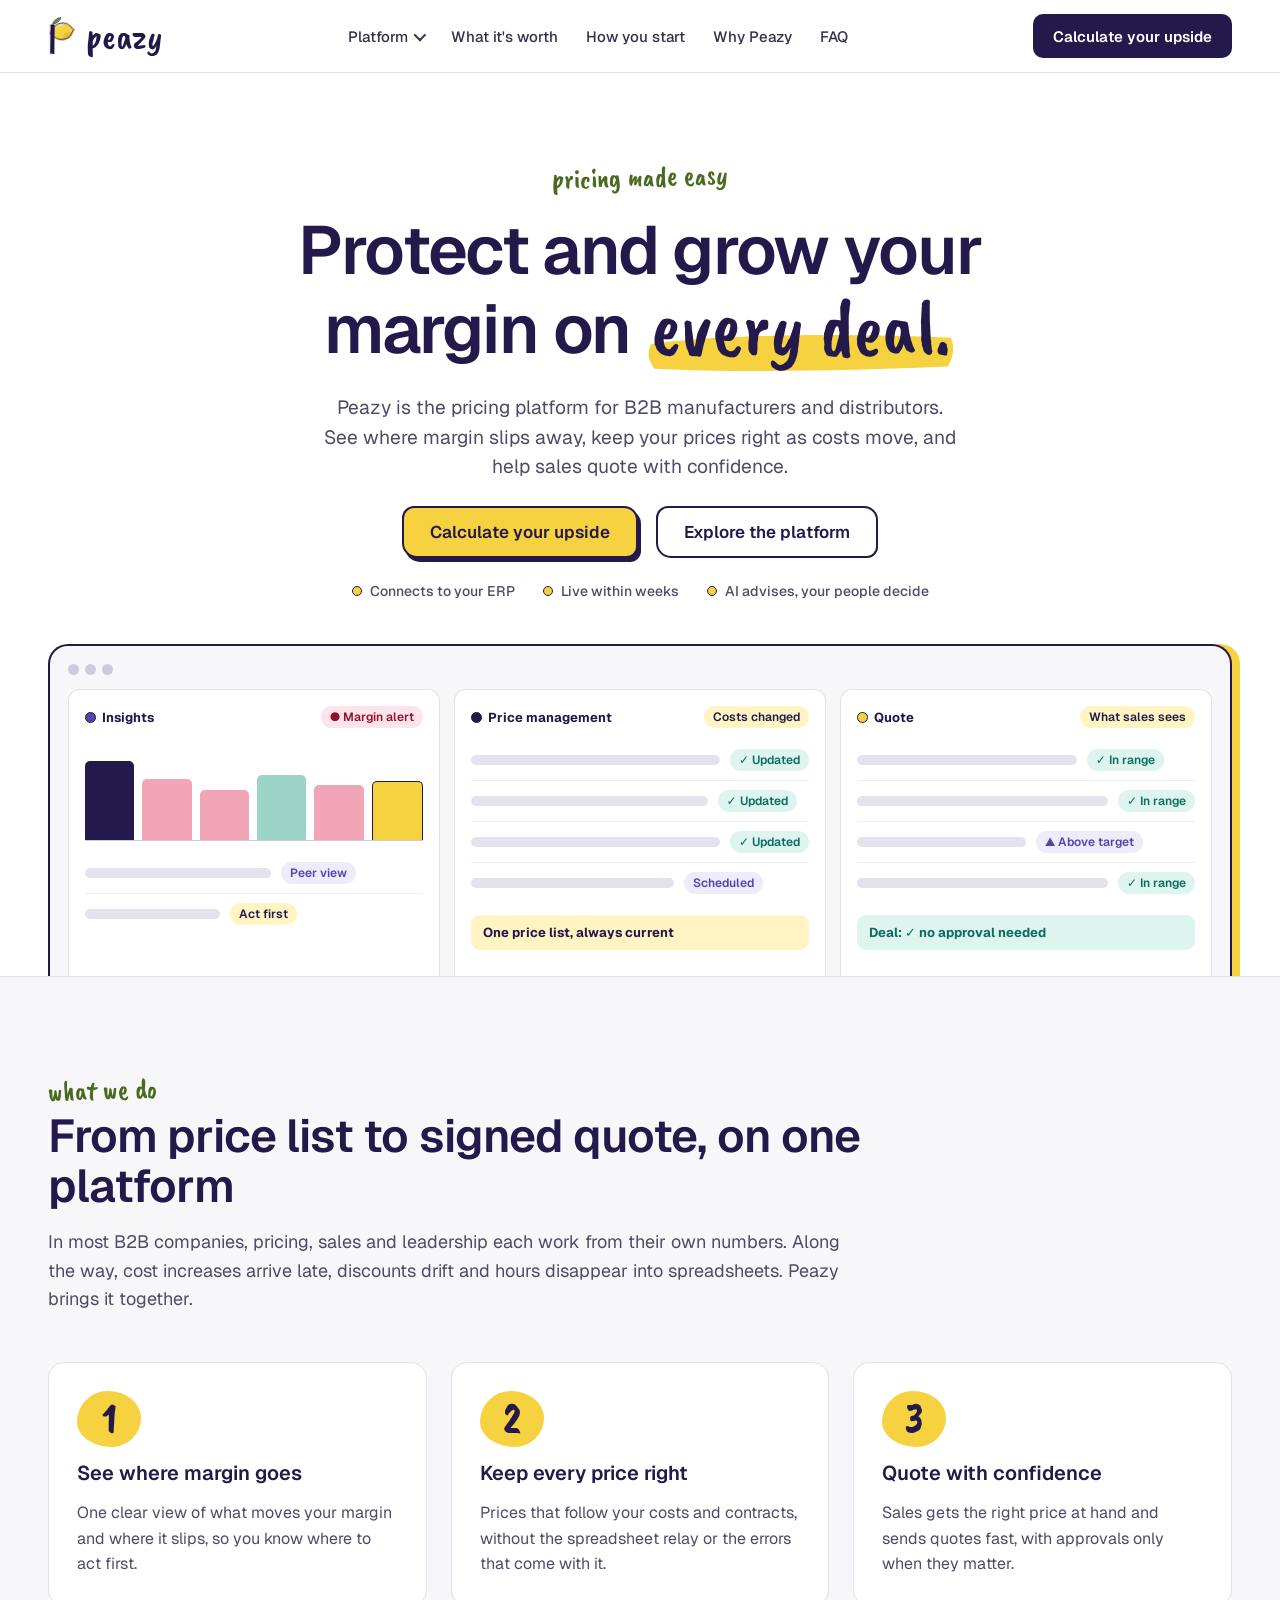
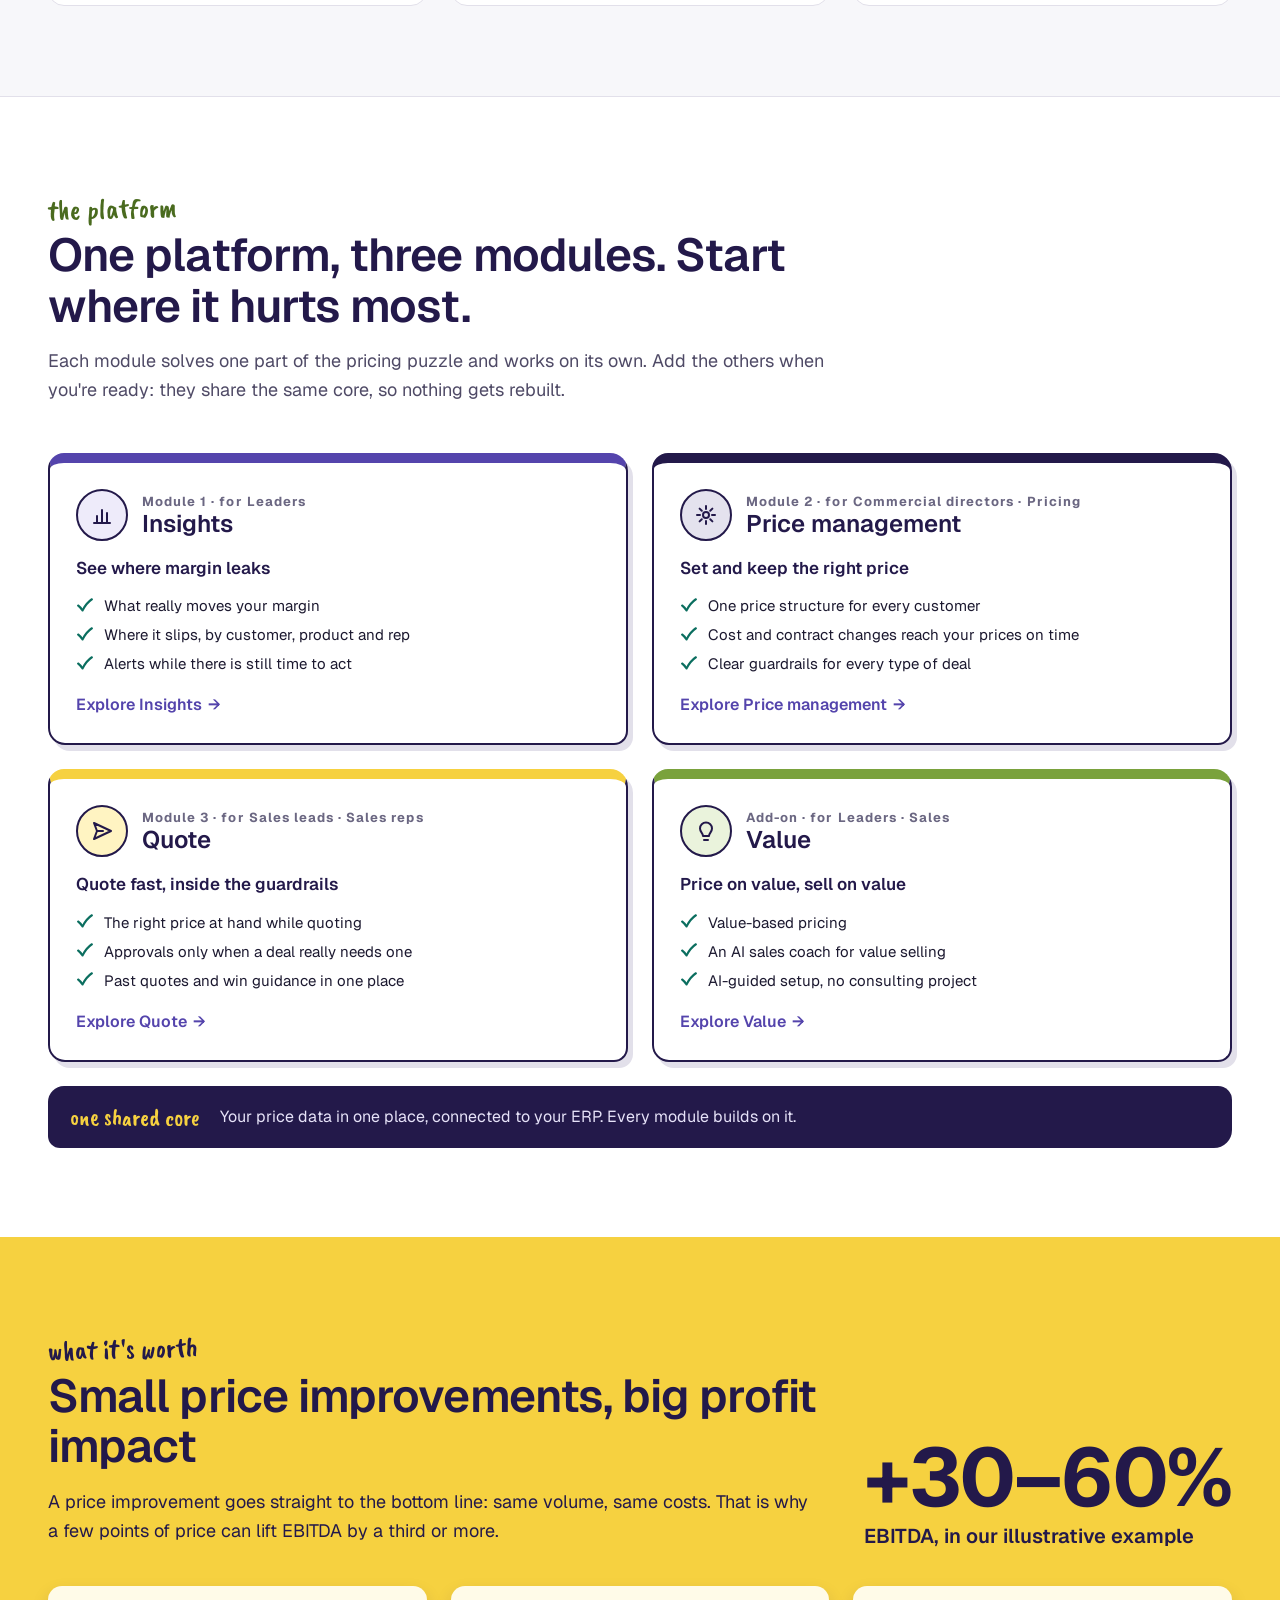
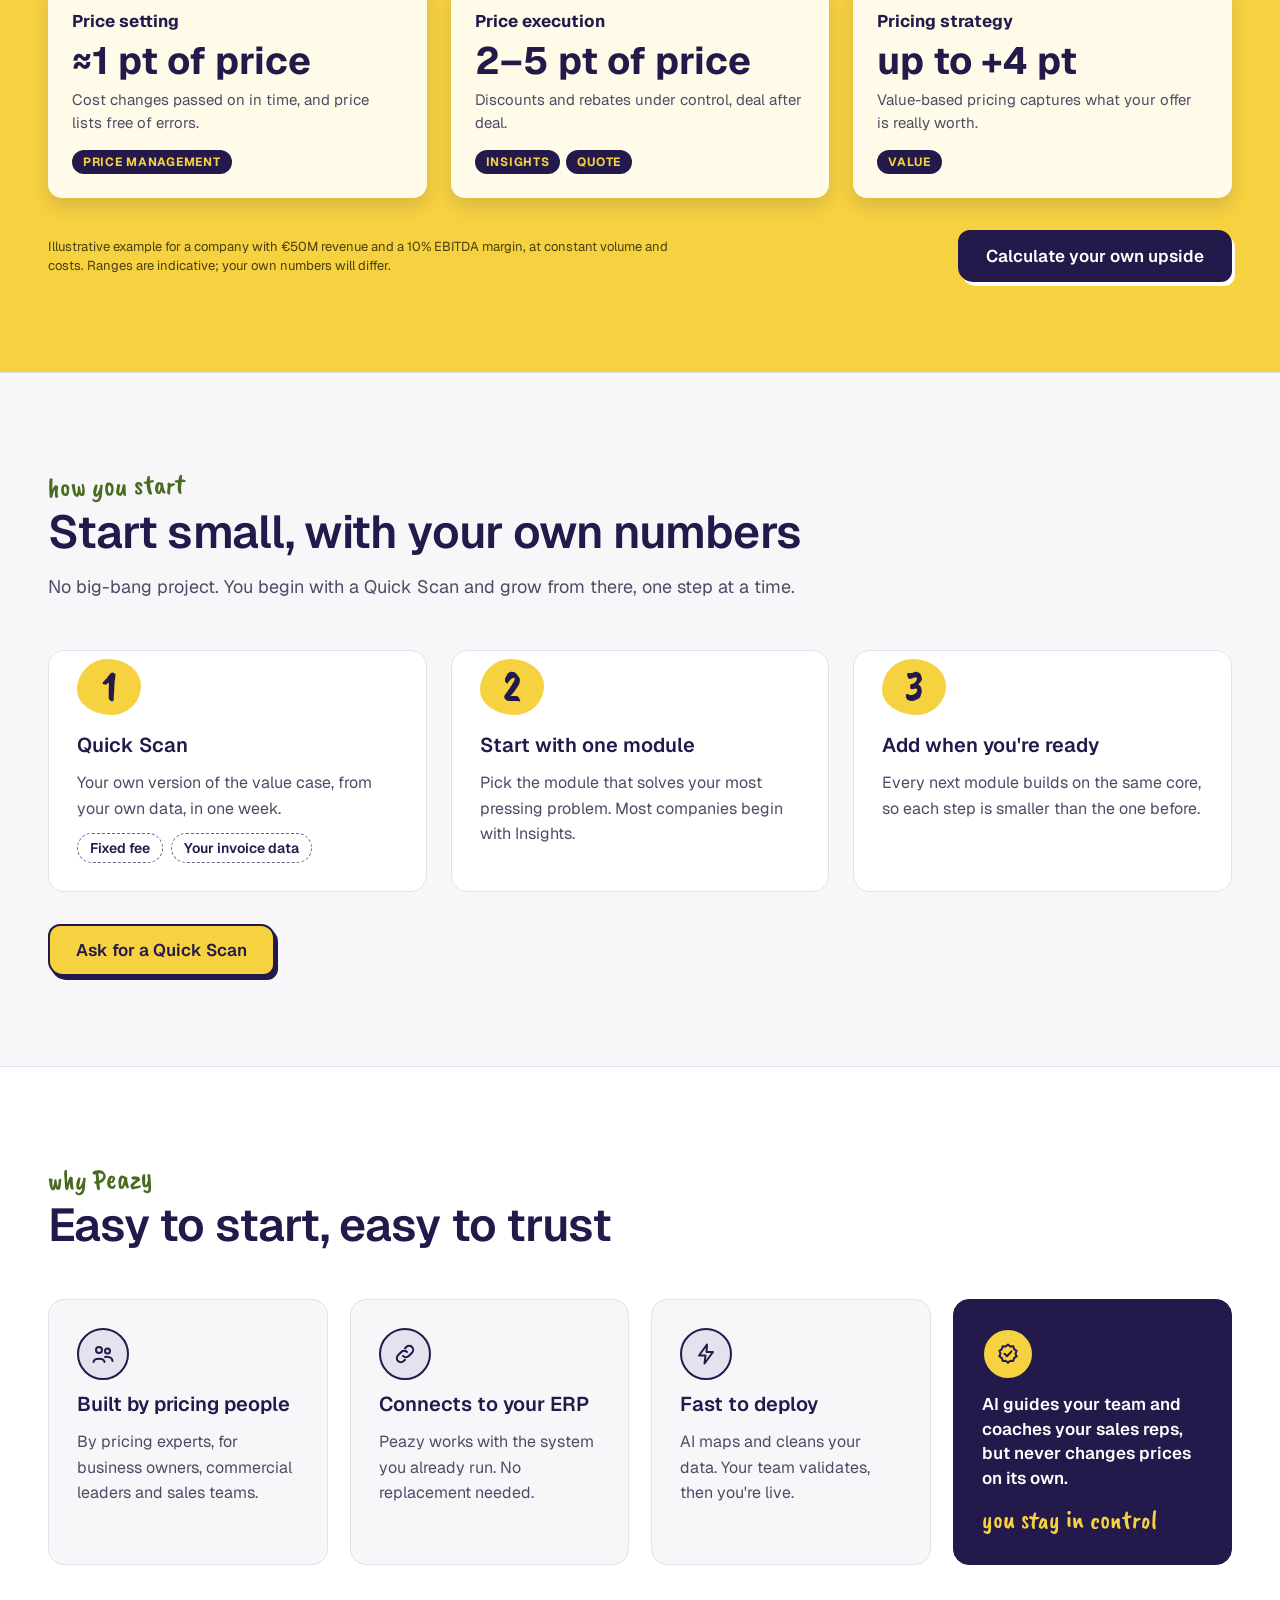
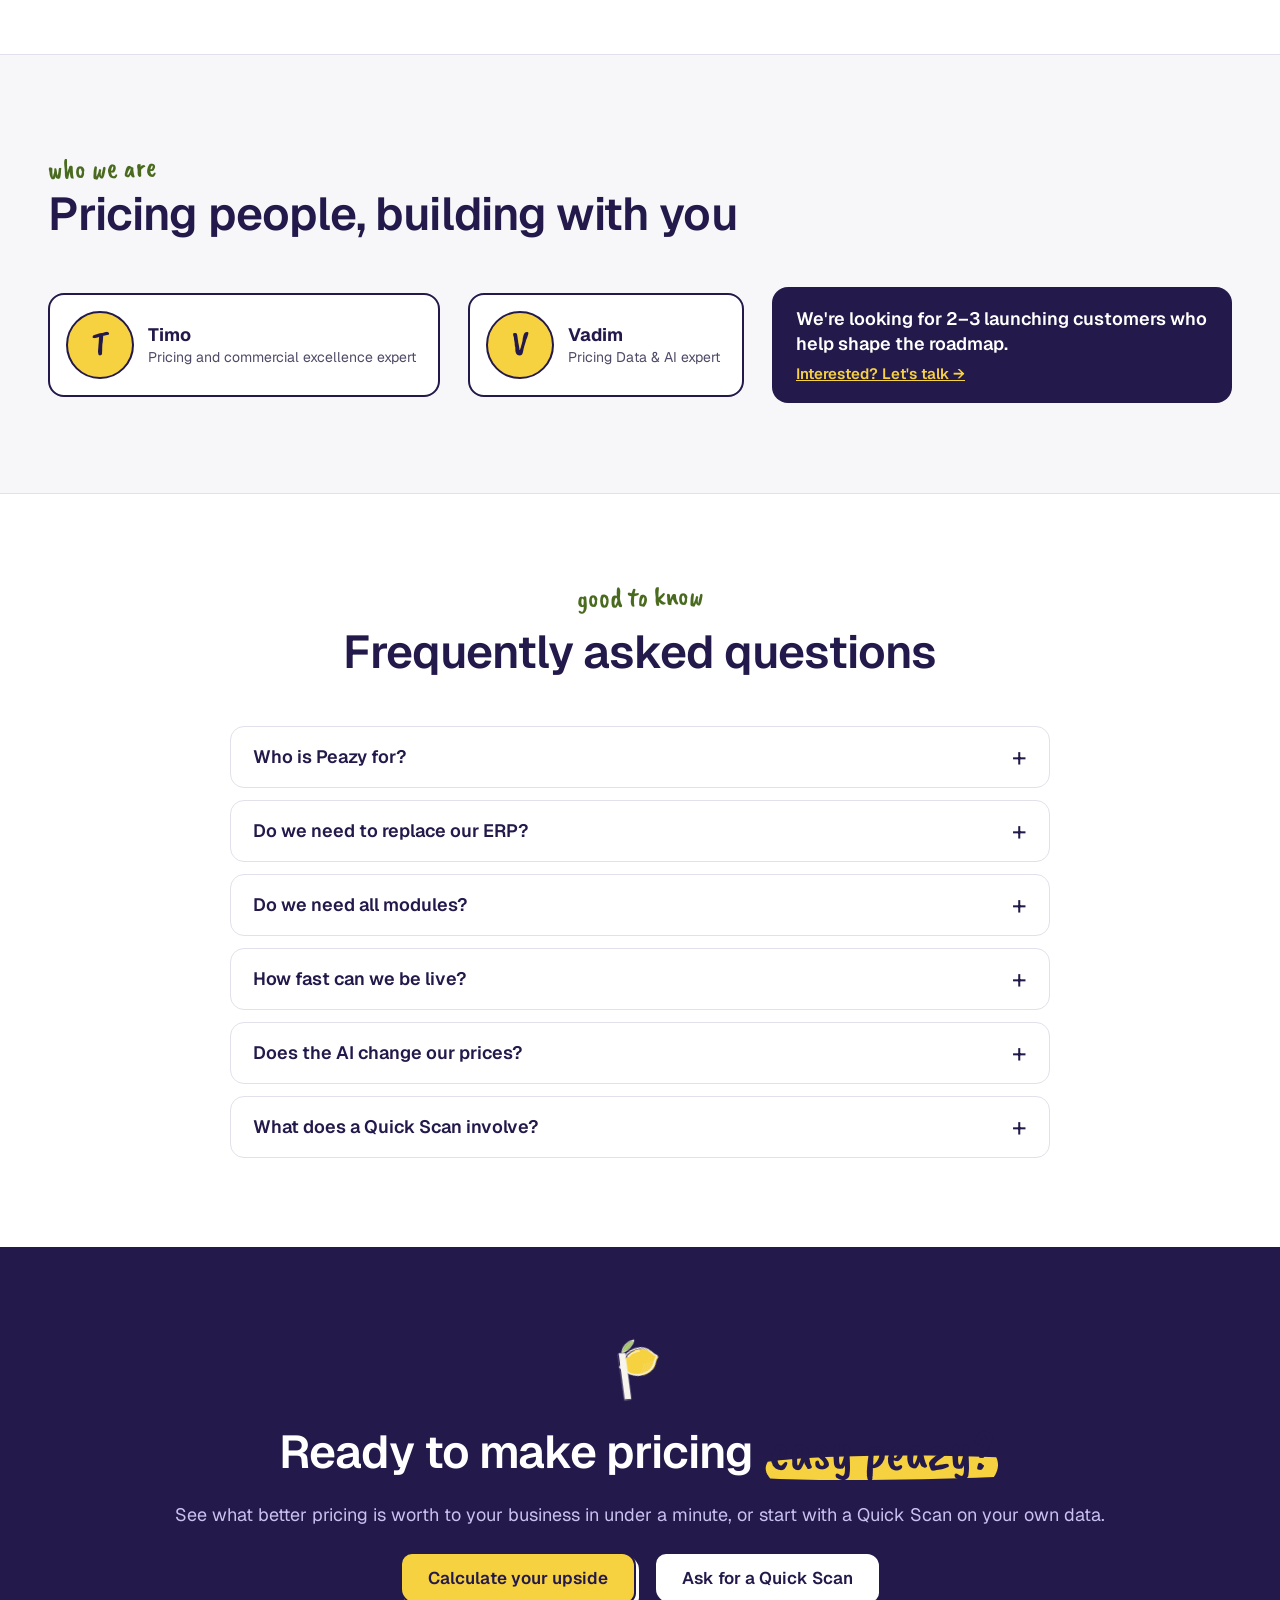
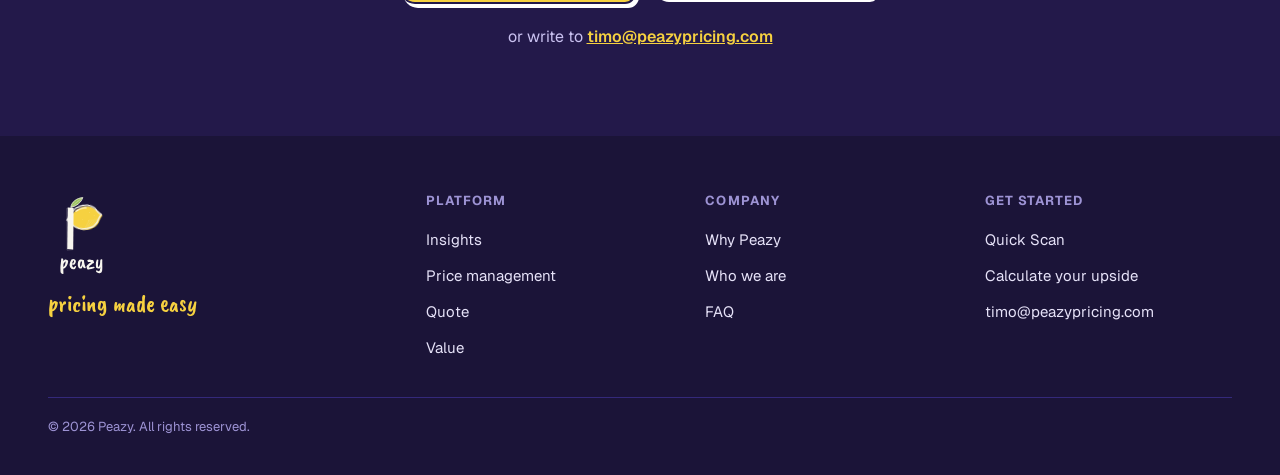
==== commit 0007d4fb: "Rebuild site as overview plus one page per module Overview page focuses on what Peazy does and the v" ====
--- a/index.html
+++ b/index.html
@@ -39,7 +39,7 @@
 <div class="pz-navlinks" id="pz-navlinks">
 <div class="pz-dd"><button type="button" aria-expanded="false" aria-controls="pz-dd-panel">Platform</button>
 <div class="pz-dd-panel" id="pz-dd-panel">
-<a href="insights.html" class="a-insights"><span class="ic "><svg class="icon"><use href="#i-bars"/></svg></span><span><b>Insights</b><small>See where margin leaked, and act before it leaks again.</small></span></a>
+<a href="insights.html" class="a-insights"><span class="ic "><svg class="icon"><use href="#i-bars"/></svg></span><span><b>Insights</b><small>See where your margin goes, and where to act first.</small></span></a>
 <a href="price-management.html" class="a-pm"><span class="ic "><svg class="icon"><use href="#i-gear"/></svg></span><span><b>Price management</b><small>Keep every price right as costs and contracts change.</small></span></a>
 <a href="quote.html" class="a-quote"><span class="ic "><svg class="icon"><use href="#i-send"/></svg></span><span><b>Quote</b><small>Help sales quote quickly and with confidence.</small></span></a>
 <a href="value.html" class="a-value"><span class="ic "><svg class="icon"><use href="#i-bulb"/></svg></span><span><b>Value</b><small>Price and sell on what your offer is worth.</small></span></a>
@@ -113,9 +113,9 @@
 </div>
 <div class="g2">
 <a class="modcard a-insights" href="insights.html">
-<div class="modcard-top"><span class="ic "><svg class="icon"><use href="#i-bars"/></svg></span><div><span class="for">Module 1 · for Business leaders · Finance · Sales leaders</span><h3>Insights</h3></div></div>
-<p class="tag">From looking back to acting first</p>
-<ul><li>See where margin leaks, by customer, product and sales rep.</li><li>Get a signal the moment a customer breaks their pattern.</li><li>Every signal comes with what is at stake, a suggested action and an owner.</li></ul>
+<div class="modcard-top"><span class="ic "><svg class="icon"><use href="#i-bars"/></svg></span><div><span class="for">Module 1 · for Leaders</span><h3>Insights</h3></div></div>
+<p class="tag">See where margin leaks</p>
+<ul><li>What really moves your margin</li><li>Where it slips, by customer, product and rep</li><li>Alerts while there is still time to act</li></ul>
 <span class="link-arrow">Explore Insights</span>
 </a>
 <a class="modcard a-pm" href="price-management.html">
@@ -150,12 +150,12 @@
 <h2>Small price improvements, big profit impact</h2>
 <p class="lede" style="color:var(--ink)">A price improvement goes straight to the bottom line: same volume, same costs. That is why a few points of price can lift EBITDA by a third or more.</p>
 </div>
-<p class="bigstat">+30–60%<small>EBITDA, in our illustrative example for<br>Price management, Insights and Quote (excl. Value)</small></p>
+<p class="bigstat">+30–60%<small>EBITDA, in our illustrative example</small></p>
 </div>
 <div class="g3">
-<div class="stat"><b>Price management</b><strong>≈1 pt of price</strong><p>Cost changes passed on in time, and price lists free of errors.</p></div>
-<div class="stat"><b>Insights + Quote</b><strong>2–5 pt of price</strong><ul class="statsplit"><li><span><b>Insights: active revenue management.</b> You act on customer signals before margin and revenue slip.</span></li><li><span><b>Quote: pricing discipline.</b> Discounts stay under control on every quote.</span></li></ul></div>
-<div class="stat"><b>Value</b><strong>up to +4 pt</strong><p>Value-based pricing captures what your offer is really worth. This comes on top and is not included in the +30–60%.</p></div>
+<div class="stat"><b>Price setting</b><strong>≈1 pt of price</strong><p>Cost changes passed on in time, and price lists free of errors.</p><span class="pills"><span class="pill">Price management</span></span></div>
+<div class="stat"><b>Price execution</b><strong>2–5 pt of price</strong><p>Discounts and rebates under control, deal after deal.</p><span class="pills"><span class="pill">Insights</span><span class="pill">Quote</span></span></div>
+<div class="stat"><b>Pricing strategy</b><strong>up to +4 pt</strong><p>Value-based pricing captures what your offer is really worth.</p><span class="pills"><span class="pill">Value</span></span></div>
 </div>
 <div class="worth-foot">
 <p class="cap">Illustrative example for a company with €50M revenue and a 10% EBITDA margin, at constant volume and costs. Ranges are indicative; your own numbers will differ.</p>
@@ -173,7 +173,7 @@
 <p class="lede">No big-bang project. You begin with a Quick Scan and grow from there, one step at a time.</p>
 </div>
 <div class="g3 steps">
-<div class="card step"><span class="num">1</span><h3>Quick Scan</h3><p>Your own version of the value case, from your own data, in one week. The Quick Scan shows where margin leaked. Insights keeps watching, so you act before it happens again.</p><div class="dchips"><span>Fixed fee</span><span>Your invoice data</span></div></div>
+<div class="card step"><span class="num">1</span><h3>Quick Scan</h3><p>Your own version of the value case, from your own data, in one week.</p><div class="dchips"><span>Fixed fee</span><span>Your invoice data</span></div></div>
 <div class="card step"><span class="num">2</span><h3>Start with one module</h3><p>Pick the module that solves your most pressing problem. Most companies begin with Insights.</p></div>
 <div class="card step"><span class="num">3</span><h3>Add when you're ready</h3><p>Every next module builds on the same core, so each step is smaller than the one before.</p></div>
 </div>
@@ -193,6 +193,21 @@
 <div class="card"><span class="ic "><svg class="icon"><use href="#i-link"/></svg></span><h3>Connects to your ERP</h3><p>Peazy works with the system you already run. No replacement needed.</p></div>
 <div class="card"><span class="ic "><svg class="icon"><use href="#i-bolt"/></svg></span><h3>Fast to deploy</h3><p>AI maps and cleans your data. Your team validates, then you're live.</p></div>
 <div class="card d"><span class="ic "><svg class="icon"><use href="#i-badge"/></svg></span><p>AI guides your team and coaches your sales reps, but never changes prices on its own.</p><span class="hand">you stay in control</span></div>
+</div>
+</div>
+</section>
+
+<!-- TEAM -->
+<section id="team" class="sec-grey">
+<div class="wrap">
+<div class="head">
+<p class="eyebrow">who we are</p>
+<h2>Pricing people, building with you</h2>
+</div>
+<div class="team">
+<div class="person"><span class="hand">T</span><span><b>Timo</b><small>Pricing and commercial excellence expert</small></span></div>
+<div class="person"><span class="hand">V</span><span><b>Vadim</b><small>Pricing Data &amp; AI expert</small></span></div>
+<div class="launch"><p>We're looking for 2–3 launching customers who help shape the roadmap.</p><a href="mailto:timo@peazypricing.com?subject=Launching%20customer">Interested? Let's talk →</a></div>
 </div>
 </div>
 </section>
@@ -232,9 +247,9 @@
 <div class="foot">
 <div class="foot-brand"><img src="peazy-lockup-reversed.svg" alt="Peazy"><p class="hand">pricing made easy</p></div>
 <div><h4>Platform</h4><nav aria-label="Platform"><a href="insights.html">Insights</a><a href="price-management.html">Price management</a><a href="quote.html">Quote</a><a href="value.html">Value</a></nav></div>
-<div><h4>Company</h4><nav aria-label="Company"><a href="#why">Why Peazy</a><a href="#faq">FAQ</a></nav></div>
+<div><h4>Company</h4><nav aria-label="Company"><a href="#why">Why Peazy</a><a href="#team">Who we are</a><a href="#faq">FAQ</a></nav></div>
 <div><h4>Get started</h4><nav aria-label="Get started"><a href="#start">Quick Scan</a><a href="#calculator" class="pz-open-calc">Calculate your upside</a><a href="mailto:timo@peazypricing.com">timo@peazypricing.com</a></nav></div>
-<small>© 2026 Peazy. All rights reserved. · <a href="privacy.html" style="color:inherit">Privacy policy</a></small>
+<small>© 2026 Peazy. All rights reserved.</small>
 </div>
 </footer>
 </div>
@@ -294,7 +309,7 @@
 </div>
 <div class="pz-field"><label for="pz-email">Work email</label><input id="pz-email" name="email" type="email" autocomplete="email" required><p class="pz-err" hidden>Enter a valid email address.</p></div>
 <input type="text" name="_honey" tabindex="-1" autocomplete="off" aria-hidden="true" style="position: absolute; left: -9999px; width: 1px; height: 1px;">
-<label style="display: flex; gap: 10px; align-items: flex-start; font-size: 14px; line-height: 1.45; color: #4F4A66; cursor: pointer;"><input id="pz-consent" type="checkbox" required style="width: 20px; height: 20px; margin: 1px 0 0; accent-color: #23194A; flex: none;"><span>Peazy may contact me about this estimate. My details are only used for that. See our <a href="privacy.html" target="_blank" rel="noopener">privacy policy</a>.</span></label>
+<label style="display: flex; gap: 10px; align-items: flex-start; font-size: 14px; line-height: 1.45; color: #4F4A66; cursor: pointer;"><input id="pz-consent" type="checkbox" required style="width: 20px; height: 20px; margin: 1px 0 0; accent-color: #23194A; flex: none;"><span>Peazy may contact me about this estimate. My details are only used for that.</span></label>
 <p class="pz-err" id="pz-consent-err" hidden>Tick the box so we can send you your result.</p>
 <div style="display: flex; flex-wrap: wrap; gap: 12px; align-items: center;">
 <button type="button" id="pz-back" class="pz-btn-secondary">Back</button>
--- a/site.css
+++ b/site.css
@@ -0,0 +1,275 @@
+:root{--ink:#23194A;--text:#1C1930;--muted:#4F4A66;--soft:#6B6782;--line:#E2E0EA;--bg:#F7F7FA;--lemon:#F6D140;--lemon-pale:#FFF4C2;--cream:#FFFBE8;--purple:#5444AC;--lilac:#EEEBFA;--leaf:#7AA23C;--leaf-pale:#EAF3DC;--green:#4A6B1F;--teal:#0B6E5F;--red:#B4183E;--accent:#23194A;--accent-pale:#E4E2EE}
+html{scroll-behavior:smooth}
+@media (prefers-reduced-motion: reduce){html{scroll-behavior:auto}}
+body{margin:0;background:#FFFFFF;font-family:Geist,system-ui,-apple-system,'Segoe UI',sans-serif;color:var(--text)}
+h1,h2,h3,p,ul{margin:0}
+ul{list-style:none;padding:0}
+a{color:var(--purple)}a:hover{color:#32286B}
+a:focus-visible,button:focus-visible,summary:focus-visible{outline:2px solid #6C5BC7;outline-offset:3px;border-radius:6px}
+section[id]{scroll-margin-top:90px}
+.pz-page{overflow-x:clip}
+.hand{font-family:'Caveat Brush','Segoe Print',cursive;font-weight:400;letter-spacing:0}
+.wrap{max-width:1200px;margin:0 auto;padding:clamp(56px,7vw,104px) clamp(20px,4vw,48px)}
+.sec-grey{background:var(--bg);border-top:1px solid var(--line)}
+.sec-white{background:#FFFFFF;border-top:1px solid var(--line)}
+.sec-ink{background:var(--ink);color:#FFFFFF}
+.head{display:flex;flex-direction:column;gap:16px;max-width:820px;margin-bottom:48px}
+.head.c{margin-left:auto;margin-right:auto;text-align:center;align-items:center}
+.eyebrow{font-family:'Caveat Brush','Segoe Print',cursive;font-size:28px;line-height:1;color:var(--green);transform:rotate(-1.5deg)}
+.sec-ink .eyebrow{color:var(--lemon)}
+h2{font-size:clamp(30px,3.6vw,46px);line-height:1.1;font-weight:600;letter-spacing:-0.02em;color:var(--ink)}
+.sec-ink h2{color:#FFFFFF}
+.lede{font-size:18px;line-height:1.6;color:var(--muted)}
+.sec-ink .lede{color:#C9C1F0}
+.cap{font-size:13px;line-height:1.5;color:var(--soft)}
+.icon{width:24px;height:24px;fill:none;stroke:currentColor;stroke-width:2;stroke-linecap:round;stroke-linejoin:round;flex:none}
+.ic{width:48px;height:48px;border-radius:50%;border:2px solid var(--ink);display:inline-flex;align-items:center;justify-content:center;color:var(--ink);background:var(--accent-pale);flex:none}
+.pill{display:inline-flex;align-items:center;padding:4px 11px;border-radius:999px;font-size:12px;font-weight:700;letter-spacing:0.06em;text-transform:uppercase;white-space:nowrap;background:var(--ink);color:var(--lemon)}
+.btn{display:inline-flex;align-items:center;justify-content:center;min-height:52px;padding:0 26px;border-radius:12px 14px 11px 15px;font-size:17px;font-weight:600;text-decoration:none;border:2px solid var(--ink);box-sizing:border-box}
+.btn-lemon{background:var(--lemon);color:var(--ink);box-shadow:3px 4px 0 var(--ink)}
+.btn-lemon:hover{color:var(--ink)}
+.btn-ghost{background:#FFFFFF;color:var(--ink)}
+.btn-ghost:hover{color:var(--ink);background:var(--bg)}
+.sec-ink .btn-lemon{box-shadow:3px 4px 0 #FFFFFF}
+.link-arrow{display:inline-flex;align-items:center;gap:6px;font-size:16px;font-weight:600;text-decoration:none}
+.link-arrow::after{content:"→"}
+.ctas{display:flex;flex-wrap:wrap;align-items:center;gap:14px 18px}
+.hl{font-family:'Caveat Brush','Segoe Print',cursive;font-weight:400;font-size:1.16em;letter-spacing:0;line-height:1.05;padding:0 6px;white-space:nowrap;background:url("data:image/svg+xml,%3Csvg xmlns='http://www.w3.org/2000/svg' viewBox='0 0 200 44' preserveAspectRatio='none'%3E%3Cpath d='M4 16 C 40 8, 120 5, 196 10 C 199 20, 197 30, 194 37 C 130 41, 60 43, 6 39 C 2 31, 1 24, 4 16 Z' fill='%23F6D140'/%3E%3C/svg%3E") no-repeat left bottom 0.04em / 100% 0.6em}
+
+/* module accents */
+.a-insights{--accent:#5444AC;--accent-pale:#EEEBFA}
+.a-pm{--accent:#23194A;--accent-pale:#E4E2EE}
+.a-quote{--accent:#F6D140;--accent-pale:#FFF4C2}
+.a-value{--accent:#7AA23C;--accent-pale:#EAF3DC}
+
+/* nav */
+header{position:sticky;top:0;z-index:20;border-bottom:1px solid var(--line);background:rgba(255,255,255,.96);backdrop-filter:blur(6px)}
+.pz-nav{position:relative;max-width:1200px;margin:0 auto;padding:14px clamp(20px,4vw,48px);display:flex;align-items:center;justify-content:space-between;gap:24px}
+.pz-logo{display:flex;align-items:center;gap:10px;text-decoration:none;color:var(--ink)}
+.pz-logo img{height:40px;width:auto;display:block}
+.pz-logo span{font-size:36px;line-height:1;color:var(--ink)}
+.pz-navlinks{display:flex;align-items:center;gap:28px;font-size:15px;font-weight:500}
+.pz-navlinks > a,.pz-dd > button{color:#33304A;text-decoration:none;background:none;border:0;padding:0;font:inherit;font-weight:500;cursor:pointer;display:inline-flex;align-items:center;gap:6px;min-height:44px}
+.pz-dd{position:relative}
+.pz-dd > button::after{content:"";width:7px;height:7px;border-right:2px solid currentColor;border-bottom:2px solid currentColor;transform:rotate(45deg) translateY(-2px)}
+.pz-dd-panel{display:none;position:absolute;top:100%;left:-24px;width:560px;padding:14px;background:#FFFFFF;border:2px solid var(--ink);border-radius:16px 14px 18px 12px;box-shadow:6px 7px 0 var(--lemon);grid-template-columns:1fr 1fr;gap:6px}
+.pz-dd.open .pz-dd-panel{display:grid}
+.pz-dd-panel a{display:flex;gap:12px;align-items:flex-start;padding:12px;border-radius:10px;text-decoration:none;color:var(--text)}
+.pz-dd-panel a:hover{background:var(--bg)}
+.pz-dd-panel .ic{width:40px;height:40px}
+.pz-dd-panel .ic .icon{width:20px;height:20px}
+.pz-dd-panel b{display:block;font-size:16px;font-weight:600;color:var(--ink)}
+.pz-dd-panel small{display:block;font-size:13px;line-height:1.4;color:var(--muted);font-weight:400}
+.pz-dd-panel a.all{grid-column:1 / -1;align-items:center;justify-content:space-between;background:var(--bg);font-weight:600;font-size:14px;color:var(--ink)}
+.pz-nav-right{display:flex;align-items:center;gap:8px}
+.pz-nav-cta{display:inline-flex;align-items:center;min-height:44px;padding:0 20px;border-radius:10px;background:var(--ink);color:#FFFFFF;font-size:15px;font-weight:600;text-decoration:none}
+.pz-nav-cta:hover{color:#FFFFFF}
+.pz-cta-short,.pz-menu-btn{display:none}
+.pz-menu-btn{width:44px;height:44px;padding:0;border:2px solid var(--ink);border-radius:12px 14px 11px 15px;background:#FFFFFF;color:var(--ink);cursor:pointer;align-items:center;justify-content:center}
+
+/* hero */
+.hero-c{text-align:center;display:flex;flex-direction:column;align-items:center;gap:24px;padding-bottom:0}
+.hero-c h1,.mhero h1{font-size:clamp(40px,5.4vw,68px);line-height:1.05;font-weight:600;letter-spacing:-0.025em;color:var(--ink);max-width:900px}
+.hero-sub{font-size:clamp(17px,1.5vw,20px);line-height:1.55;color:var(--muted);max-width:640px}
+.hero-c .ctas{justify-content:center}
+.trust{display:flex;flex-wrap:wrap;justify-content:center;gap:10px 28px;font-size:14px;font-weight:500;color:var(--muted)}
+.trust span{display:inline-flex;align-items:center;gap:8px}
+.trust span::before{content:"";width:8px;height:8px;border-radius:50%;background:var(--lemon);border:1.5px solid var(--ink)}
+.stage{width:100%;margin-top:20px;padding:18px 18px 0;box-sizing:border-box;background:var(--bg);border:2px solid var(--ink);border-bottom:0;border-radius:20px 20px 0 0;box-shadow:8px 0 0 var(--lemon);text-align:left}
+.stage-bar{display:flex;gap:6px;margin-bottom:14px}
+.stage-bar i{width:11px;height:11px;border-radius:50%;background:#CFCBDD}
+.stage-grid{display:grid;grid-template-columns:repeat(3,minmax(0,1fr));gap:14px}
+.stage-grid .mock{border-bottom:0;border-radius:12px 12px 0 0;padding-bottom:26px}
+
+/* abstract product glimpses */
+.mock{background:#FFFFFF;border:1.5px solid var(--line);border-radius:12px;padding:16px;display:flex;flex-direction:column;gap:12px;min-width:0}
+.mock-h{display:flex;align-items:center;justify-content:space-between;gap:8px;font-size:13px;font-weight:700;color:var(--ink)}
+.mock-h span{display:inline-flex;align-items:center;gap:6px}
+.mock-h span::before{content:"";width:9px;height:9px;border-radius:50%;background:var(--accent);border:1.5px solid var(--ink)}
+.chipx{font-style:normal;display:inline-flex;align-items:center;gap:6px;padding:3px 9px;border-radius:999px;font-size:12px;font-weight:600;white-space:nowrap}
+.ok{background:#DDF4EF;color:var(--teal)}.warn{background:#FDE4EA;color:#8C1230}.info{background:var(--lilac);color:var(--purple)}.lem{background:var(--lemon-pale);color:var(--ink)}
+.sk{display:block;height:10px;border-radius:999px;background:#E4E2EC}
+.bars{display:flex;align-items:flex-end;gap:8px;height:96px;padding-top:4px;border-bottom:1.5px solid #CFCBDD}
+.bars i{flex:1;border-radius:5px 5px 0 0;background:var(--ink)}
+.bars i.dn{background:#F1A5B7}
+.bars i.up{background:#9BD3C7}
+.bars i.end{background:var(--lemon);border:1.5px solid var(--ink);border-bottom:0}
+.rows{display:flex;flex-direction:column}
+.rows div{display:flex;align-items:center;gap:10px;padding:9px 0;border-top:1px solid #EFEEF4}
+.rows div:first-child{border-top:0}
+.rows .sk{flex:1}
+.mock-f{padding:9px 12px;border-radius:9px;font-size:13px;font-weight:700}
+.glimpse{padding:20px;background:var(--bg);border:2px solid var(--ink);border-radius:18px 14px 20px 16px;box-shadow:8px 10px 0 var(--accent)}
+.glimpse .mock{border-color:#D6D3E2}
+.vsk{display:flex;flex-direction:column;gap:12px}
+.vsk > div{display:grid;grid-template-columns:56px 1fr 44px;gap:12px}
+.vsk .sk.y{background:var(--lemon-pale)}
+.vsk .vok{grid-template-columns:auto 1fr;align-items:center;padding:12px 14px;border:1.5px solid var(--leaf);border-radius:10px;background:var(--leaf-pale);color:var(--green)}
+.vsk .vok span{display:flex;flex-direction:column;gap:7px}
+.vsk .vok .sk{background:var(--leaf);width:70%}.vsk .vok .sk+.sk{background:#A9C97B;width:45%}
+.coach{display:flex;align-items:center;gap:12px}
+.coach b{width:54px;height:54px;border-radius:50%;background:var(--leaf);border:2px solid var(--ink);box-shadow:0 4px 0 var(--ink);display:flex;align-items:center;justify-content:center;color:var(--ink);flex:none}
+.coach .hand{font-size:22px;line-height:1.05;color:var(--purple)}
+
+/* grids & cards */
+.g3{display:grid;grid-template-columns:repeat(3,minmax(0,1fr));gap:24px}
+.g2{display:grid;grid-template-columns:repeat(2,minmax(0,1fr));gap:24px}
+.g4{display:grid;grid-template-columns:repeat(4,minmax(0,1fr));gap:22px}
+.card{display:flex;flex-direction:column;gap:12px;padding:28px;border-radius:16px;background:#FFFFFF;border:1px solid var(--line)}
+.sec-white .card{background:var(--bg)}
+.card h3{font-size:20px;line-height:1.25;font-weight:600;color:var(--ink)}
+.card p{font-size:16px;line-height:1.6;color:var(--muted)}
+.pillar{gap:14px}
+.pillar .num{font-family:'Caveat Brush',cursive;font-size:44px;line-height:1;color:var(--ink);width:64px;height:56px;display:flex;align-items:center;justify-content:center;background:var(--lemon);border-radius:48% 52% 46% 54% / 55% 48% 52% 45%}
+.split{display:flex;flex-wrap:wrap;align-items:center;gap:40px 64px}
+.split > *{flex:1 1 400px;min-width:0}
+
+/* module cards (overview) */
+.modcard{position:relative;display:flex;flex-direction:column;gap:14px;padding:26px 26px 28px;background:#FFFFFF;border:2px solid var(--ink);border-top:10px solid var(--accent);border-radius:16px 18px 14px 17px;text-decoration:none;color:var(--text);box-shadow:5px 6px 0 var(--line);transition:transform .15s,box-shadow .15s}
+.modcard:hover{color:var(--text);transform:translateY(-3px);box-shadow:5px 9px 0 var(--lemon)}
+.modcard-top{display:flex;align-items:center;gap:14px;flex-wrap:wrap}
+.modcard h3{font-size:24px;line-height:1.15;font-weight:600;color:var(--ink)}
+.modcard .tag{font-size:17px;font-weight:600;color:var(--ink)}
+.modcard p{font-size:16px;line-height:1.55;color:var(--muted)}
+.modcard ul{display:flex;flex-direction:column;gap:8px;font-size:15px;line-height:1.4;color:var(--text)}
+.modcard li,.ticks li{display:flex;gap:10px;align-items:flex-start}
+.modcard li::before,.ticks li::before{content:"";flex:none;width:18px;height:16px;margin-top:2px;background:url("data:image/svg+xml,%3Csvg xmlns='http://www.w3.org/2000/svg' viewBox='0 0 28 24'%3E%3Cpath d='M3 12 C 6 14, 8 17, 10 20 C 14 12, 19 6, 25 2' fill='none' stroke='%230B6E5F' stroke-width='3.4' stroke-linecap='round' stroke-linejoin='round'/%3E%3C/svg%3E") center / contain no-repeat}
+.modcard .link-arrow{margin-top:auto;padding-top:6px;color:var(--purple)}
+.modcard .for{font-size:13px;color:var(--soft)}
+.core{margin-top:24px;display:flex;flex-wrap:wrap;align-items:center;gap:10px 14px;padding:16px 22px;background:var(--ink);border-radius:16px 14px 18px 12px;color:#FFFFFF}
+.core .hand{font-size:24px;color:var(--lemon);margin-right:6px}
+.core p{flex:1 1 320px;font-size:16px;line-height:1.5;color:#E6E2F8}
+
+/* worth */
+#worth{background:var(--lemon)}
+.worth-top{display:flex;flex-wrap:wrap;align-items:flex-end;justify-content:space-between;gap:24px 48px;margin-bottom:40px}
+.worth-top .head{margin-bottom:0;flex:1 1 460px}
+.worth-top .bigstat{flex:none}
+.worth-top .eyebrow{color:var(--ink)}
+.bigstat{font-size:clamp(52px,6.4vw,84px);line-height:0.95;font-weight:700;letter-spacing:-0.03em;color:var(--ink)}
+.bigstat small{display:block;font-size:20px;letter-spacing:0;font-weight:600;margin-top:10px}
+.stat{display:flex;flex-direction:column;gap:8px;padding:24px;border-radius:14px;background:var(--cream);box-shadow:0 8px 18px rgba(35,25,74,.14);color:var(--ink)}
+.stat strong{font-size:clamp(28px,3vw,38px);line-height:1.1;font-weight:700}
+.stat b{font-size:17px}
+.stat p{font-size:15px;line-height:1.5;color:var(--muted)}
+.stat .pills{display:flex;flex-wrap:wrap;gap:6px;margin-top:auto;padding-top:8px}
+.worth-foot{display:flex;flex-wrap:wrap;align-items:center;justify-content:space-between;gap:20px;margin-top:32px}
+.worth-foot .cap{color:#4A3F12;max-width:620px}
+.btn-ink{background:var(--ink);color:#FFFFFF;box-shadow:3px 4px 0 #FFFFFF}
+.btn-ink:hover{color:#FFFFFF}
+
+/* steps */
+.steps{counter-reset:s}
+.step{position:relative;padding-top:8px}
+.step .num{font-family:'Caveat Brush',cursive;font-size:44px;line-height:1;color:var(--ink);width:64px;height:56px;display:flex;align-items:center;justify-content:center;background:var(--lemon);border-radius:48% 52% 46% 54% / 55% 48% 52% 45%;margin-bottom:6px}
+.dchips{display:flex;flex-wrap:wrap;gap:8px}
+.dchips span{padding:5px 12px;border:1.5px dashed var(--soft);border-radius:999px;background:#FFFFFF;font-size:14px;font-weight:600;color:var(--ink)}
+
+/* dark card */
+.card.d{background:var(--ink);border-color:var(--ink)}
+.card.d p{color:#FFFFFF;font-weight:600;font-size:17px;line-height:1.45}
+.card.d .ic{background:var(--lemon)}
+.card.d .hand{font-size:26px;color:var(--lemon);margin-top:auto}
+
+/* team */
+.team{display:grid;grid-template-columns:auto auto 1fr;gap:20px 28px;align-items:center}
+.person{display:flex;align-items:center;gap:14px;padding:16px 22px 16px 16px;background:#FFFFFF;border:2px solid var(--ink);border-radius:16px}
+.person .hand{font-size:34px;line-height:1;color:var(--ink);width:64px;height:64px;border-radius:50%;background:var(--lemon);border:2px solid var(--ink);display:flex;align-items:center;justify-content:center}
+.person b{display:block;font-size:18px;color:var(--ink)}
+.person small{font-size:14px;color:var(--muted)}
+.launch{background:var(--ink);color:#FFFFFF;border-radius:16px;padding:20px 24px;display:flex;flex-direction:column;gap:8px}
+.launch p{font-size:18px;line-height:1.35;font-weight:600}
+.launch a{color:var(--lemon);font-weight:600;font-size:15px}
+
+/* faq */
+.faq{max-width:820px;margin:0 auto;display:flex;flex-direction:column;gap:12px}
+.faq details{background:#FFFFFF;border:1.5px solid var(--line);border-radius:14px;padding:0 22px}
+.faq details[open]{border-color:var(--ink)}
+.faq summary{display:flex;align-items:center;justify-content:space-between;gap:16px;min-height:60px;font-size:18px;font-weight:600;color:var(--ink);cursor:pointer;list-style:none}
+.faq summary::-webkit-details-marker{display:none}
+.faq summary::after{content:"+";font-size:26px;font-weight:400;line-height:1;flex:none}
+.faq details[open] summary::after{content:"–"}
+.faq p{padding:0 0 20px;font-size:16px;line-height:1.6;color:var(--muted);max-width:680px}
+
+/* cta band */
+.band{display:flex;flex-direction:column;align-items:center;text-align:center;gap:22px}
+.band h2{max-width:760px}
+.band img{height:64px;width:auto;transform:rotate(-8deg)}
+.band .alt{color:#C9C1F0;font-size:16px}
+.band .alt a{color:var(--lemon);font-weight:600}
+
+/* module pages */
+.crumb{display:flex;flex-wrap:wrap;align-items:center;gap:10px;font-size:14px;color:var(--soft)}
+.crumb a{color:var(--soft);text-decoration:none}
+.mhero{display:flex;flex-wrap:wrap;align-items:center;gap:40px 64px}
+.mhero-text{flex:1 1 440px;min-width:0;display:flex;flex-direction:column;gap:22px;align-items:flex-start}
+.mhero h1{font-size:clamp(38px,4.8vw,60px)}
+.mhero-vis{flex:1 1 400px;min-width:0}
+.pill.m{background:var(--accent);color:#FFFFFF}
+.a-quote .pill.m,.a-value .pill.m{color:var(--ink)}
+.for{display:flex;flex-wrap:wrap;align-items:center;gap:8px;font-size:13px;font-weight:700;letter-spacing:0.08em;color:var(--soft)}
+.for span{padding:4px 12px;border-radius:999px;font-size:14px;font-weight:600;letter-spacing:0;color:var(--ink);background:var(--accent-pale)}
+.qs{display:grid;grid-template-columns:repeat(2,minmax(0,1fr));gap:18px}
+.qs li{padding:22px 24px;border:1.5px solid #4A3F86;border-radius:16px 12px 18px 14px;font-family:'Caveat Brush',cursive;font-size:26px;line-height:1.15;color:var(--lemon)}
+.ticks{display:flex;flex-direction:column;gap:12px;font-size:17px;line-height:1.45;color:var(--text)}
+.startbox{padding:28px;border-radius:16px;background:var(--accent-pale);border-left:8px solid var(--accent);display:flex;flex-direction:column;gap:10px}
+.startbox small{font-size:12px;font-weight:700;letter-spacing:0.08em;text-transform:uppercase;color:var(--ink)}
+.startbox b{font-size:22px;line-height:1.25;color:var(--ink)}
+.startbox p{font-size:16px;line-height:1.55;color:var(--muted)}
+.path{display:grid;grid-template-columns:repeat(4,minmax(0,1fr));gap:10px}
+.path a{display:flex;flex-direction:column;gap:4px;padding:14px 16px;border:1.5px solid var(--line);border-top:6px solid var(--accent);border-radius:12px;background:#FFFFFF;text-decoration:none;color:var(--ink);font-weight:600;font-size:16px}
+.path a small{font-size:13px;font-weight:400;color:var(--muted)}
+.path a.cur{border-color:var(--ink);border-top-color:var(--accent);box-shadow:4px 5px 0 var(--lemon)}
+.proof{display:flex;flex-wrap:wrap;align-items:center;gap:16px 32px;padding:26px 30px;border-radius:16px;background:var(--lemon)}
+.proof strong{font-size:clamp(34px,4vw,48px);line-height:1;font-weight:700;color:var(--ink);white-space:nowrap}
+.proof p{flex:1 1 320px;font-size:17px;line-height:1.5;color:var(--ink)}
+.nextmod{display:flex;flex-wrap:wrap;align-items:center;justify-content:space-between;gap:16px;padding:24px 28px;border:2px solid var(--ink);border-radius:16px;background:#FFFFFF;text-decoration:none;color:var(--ink);box-shadow:5px 6px 0 var(--accent)}
+.nextmod small{display:block;font-size:14px;color:var(--soft)}
+.nextmod b{font-size:22px}
+
+/* footer */
+footer{background:#1B1438;color:#C9C1F0}
+.foot{max-width:1200px;margin:0 auto;padding:56px clamp(20px,4vw,48px) 40px;display:grid;grid-template-columns:1.4fr 1fr 1fr 1fr;gap:32px}
+.foot-brand img{height:84px;width:auto;display:block}
+.foot-brand p{margin-top:12px;font-size:24px;color:var(--lemon)}
+.foot h4{margin:0 0 12px;font-size:13px;letter-spacing:0.08em;text-transform:uppercase;color:#9D93D4}
+.foot nav{display:flex;flex-direction:column;font-size:15px}
+.foot nav a{color:#E6E2F8;text-decoration:none;min-height:36px;display:inline-flex;align-items:center}
+.foot small{grid-column:1 / -1;font-size:13px;color:#9D93D4;padding-top:20px;border-top:1px solid #34297A}
+
+@media (max-width: 1080px){
+.pz-menu-btn{display:inline-flex}
+.pz-navlinks{display:none}
+.pz-nav.pz-nav-open .pz-navlinks{display:flex;position:absolute;top:100%;left:0;right:0;flex-direction:column;align-items:stretch;gap:0;padding:8px 20px 16px;background:#FFFFFF;border-bottom:1px solid var(--line);box-shadow:0 12px 24px rgba(35,25,74,.08);max-height:calc(100vh - 80px);overflow:auto}
+.pz-nav.pz-nav-open .pz-navlinks > a{min-height:48px;font-size:17px;border-top:1px dashed var(--line)}
+.pz-dd > button{min-height:48px;font-size:13px;letter-spacing:0.08em;text-transform:uppercase;color:var(--soft);cursor:default}
+.pz-dd > button::after{display:none}
+.pz-dd-panel{display:grid;position:static;width:auto;border:0;box-shadow:none;padding:0 0 8px;grid-template-columns:1fr 1fr}
+.g4{grid-template-columns:repeat(2,minmax(0,1fr))}
+.team{grid-template-columns:1fr 1fr}
+.launch{grid-column:1 / -1}
+.foot{grid-template-columns:1fr 1fr 1fr}
+.foot-brand{grid-column:1 / -1}
+}
+@media (max-width: 820px){
+.g3{grid-template-columns:1fr}
+.stage-grid{grid-template-columns:1fr}
+.stage-grid .mock:nth-child(n+2){display:none}
+.path{grid-template-columns:repeat(2,minmax(0,1fr))}
+}
+@media (max-width: 640px){
+.pz-nav{padding:10px 16px;gap:12px}
+.pz-logo img{height:36px}.pz-logo span{font-size:32px}
+.pz-nav-cta{padding:0 14px;font-size:14px}
+.pz-dd-panel{grid-template-columns:1fr}
+.head{margin-bottom:32px}
+.g2,.g4,.qs{grid-template-columns:1fr}
+.card,.modcard{padding:22px}
+.btn{width:100%}
+.hero-c .ctas,.mhero .ctas,.band .ctas{width:100%}
+.team{grid-template-columns:1fr}
+.qs li{font-size:23px;padding:18px 20px}
+.foot{grid-template-columns:1fr 1fr}
+.glimpse{padding:14px}
+}
+@media (max-width: 400px){.pz-cta-long{display:none}.pz-cta-short{display:inline}}
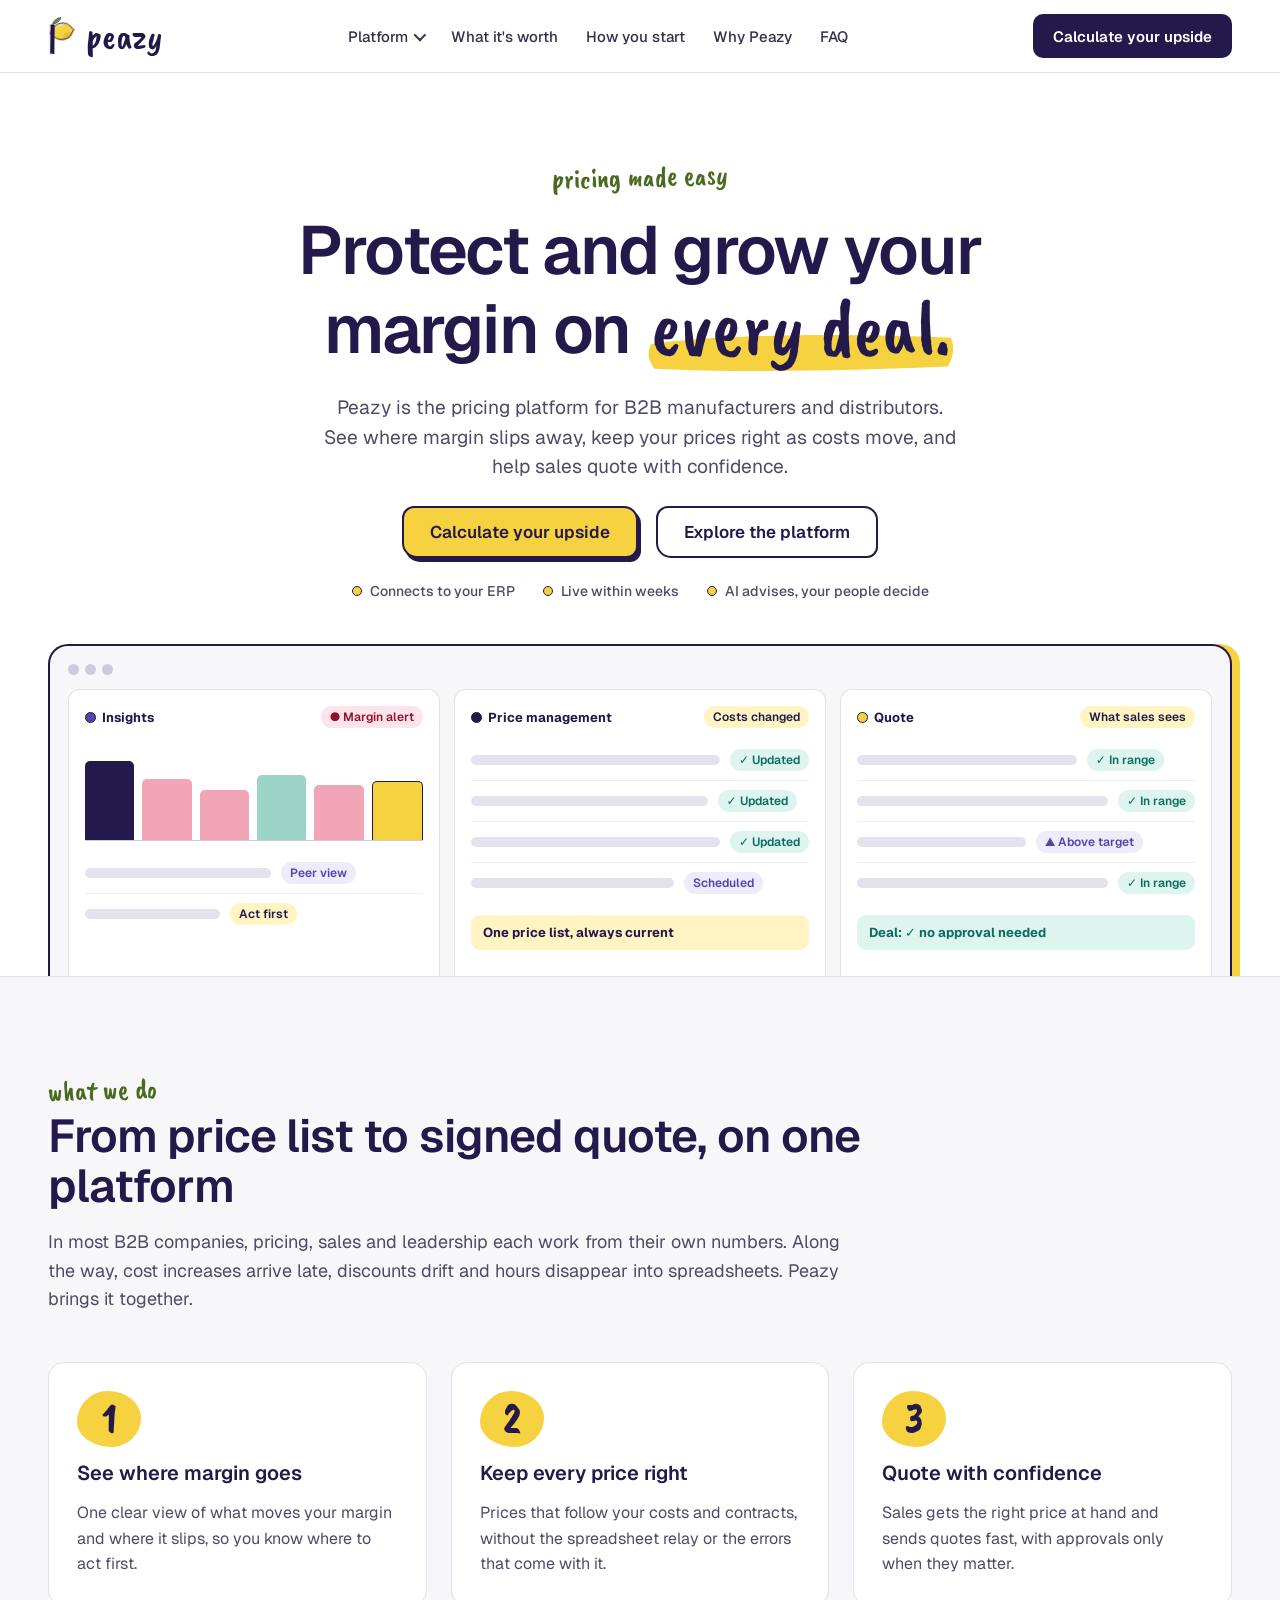
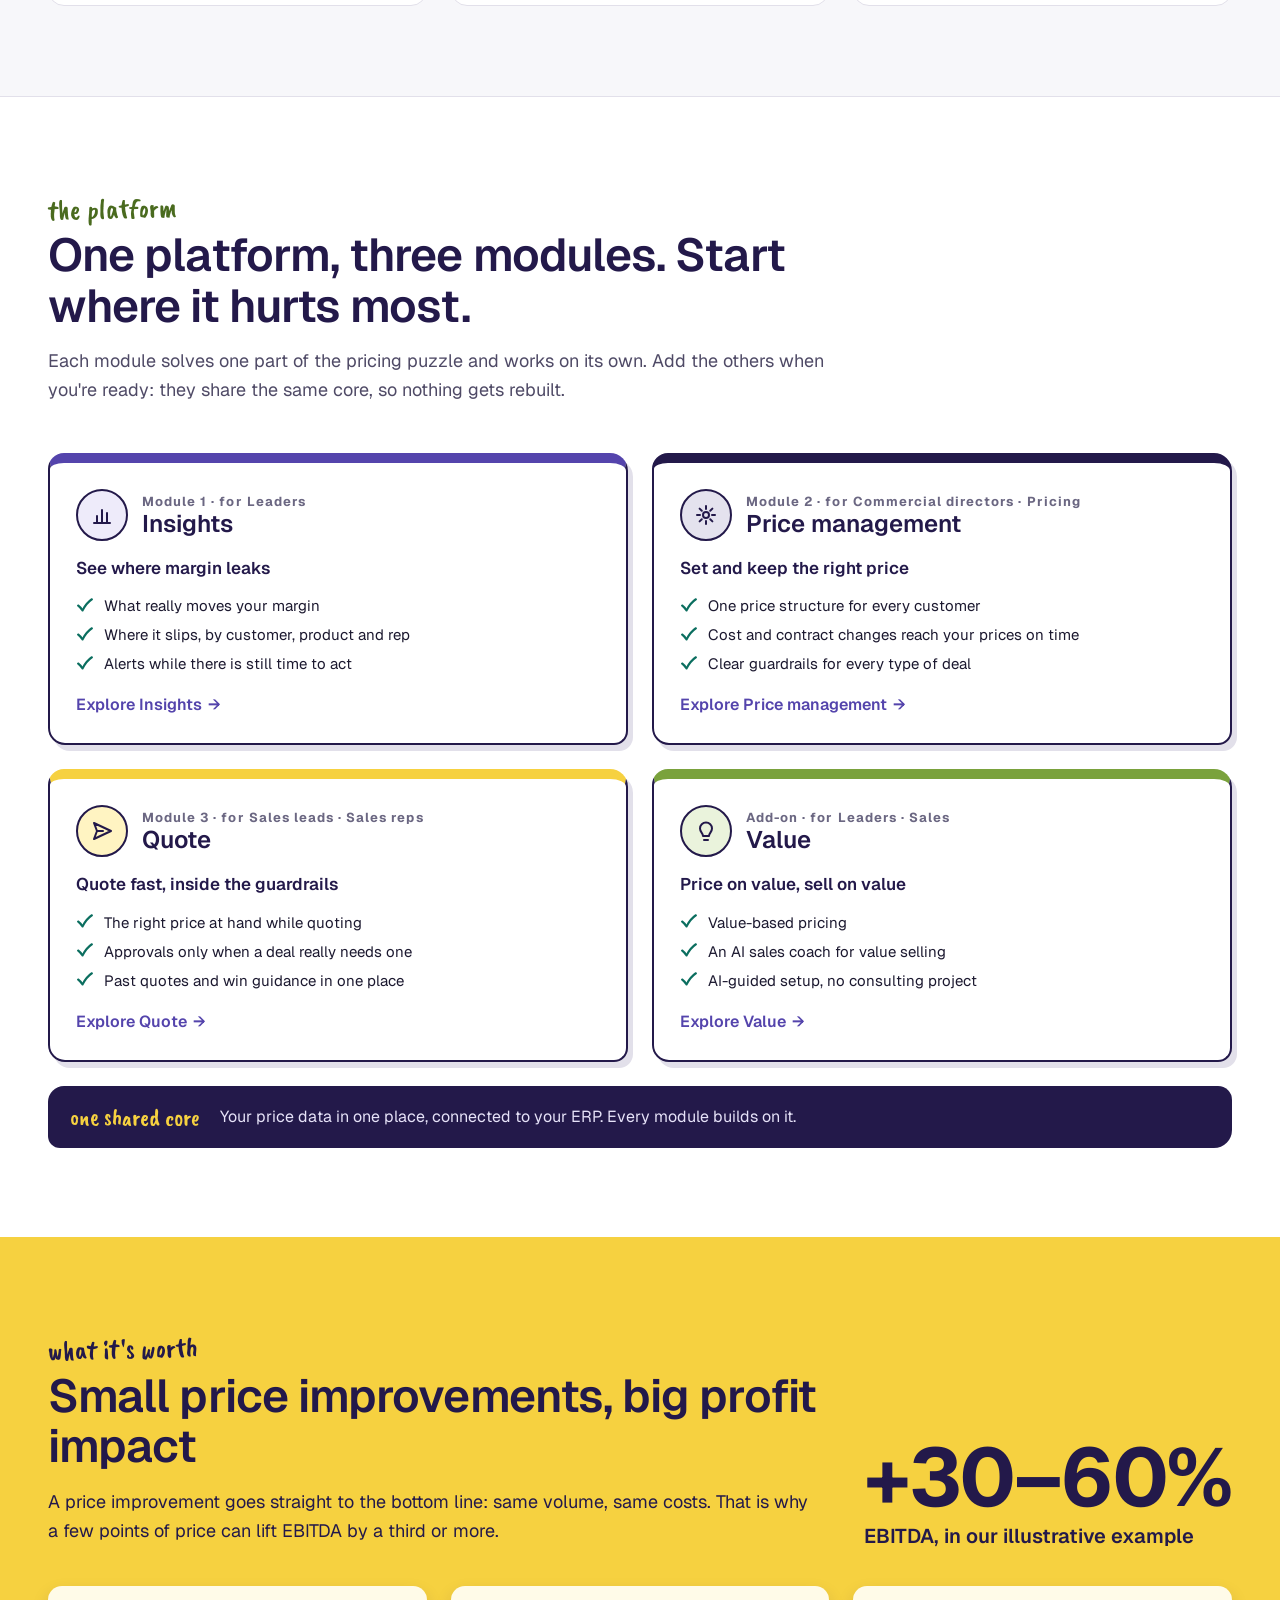
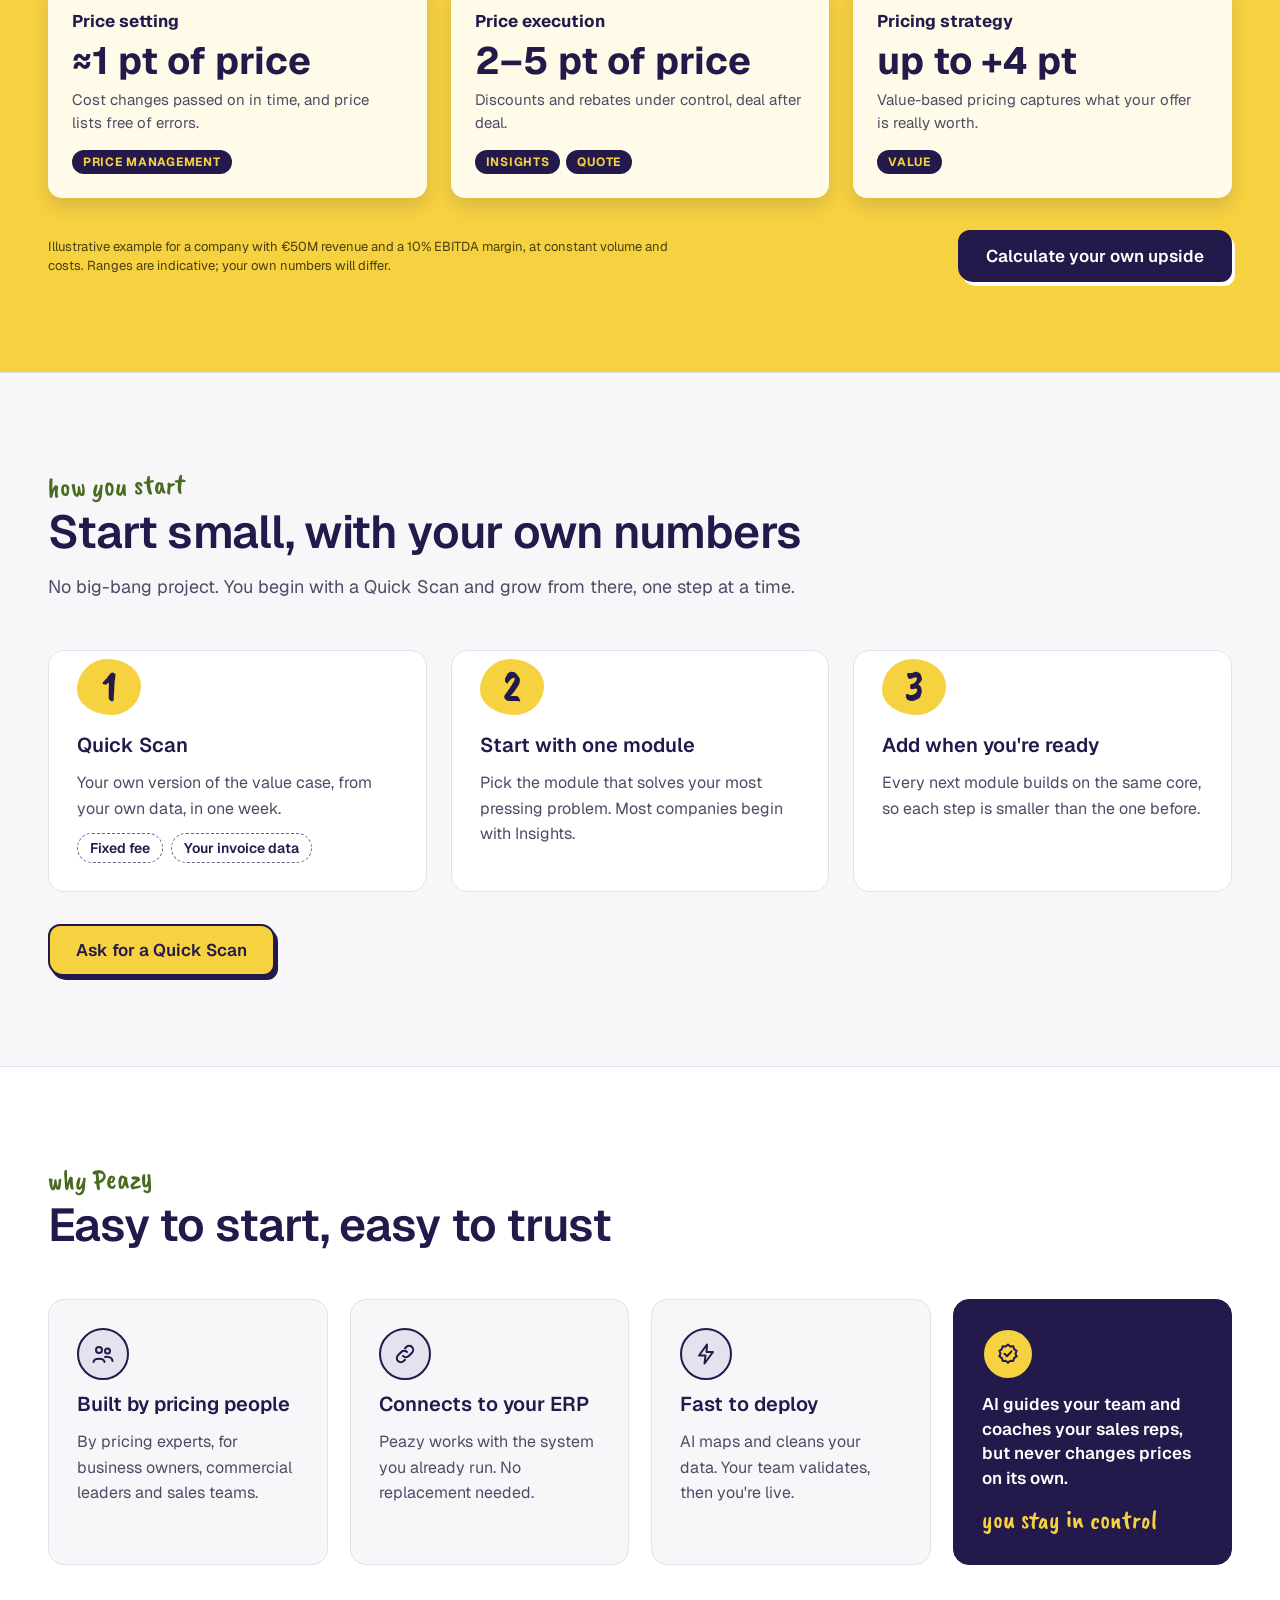
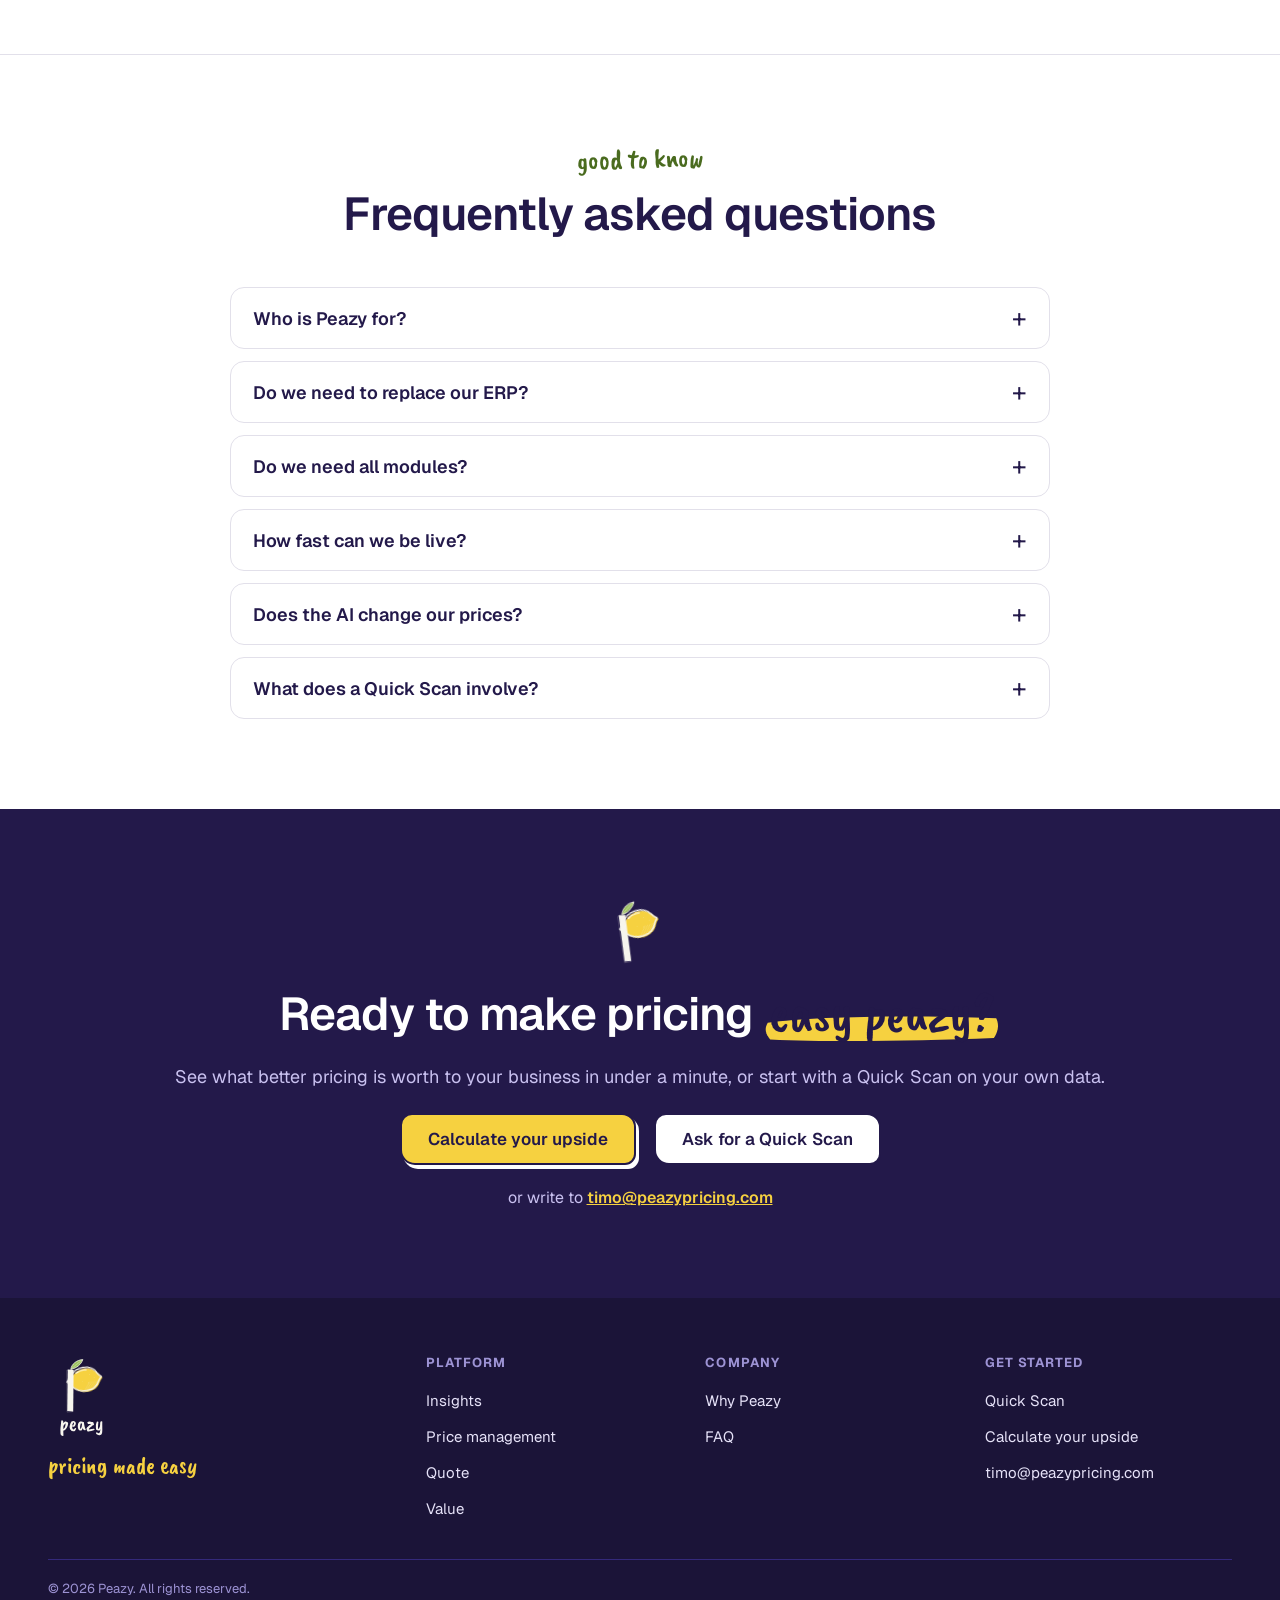
==== commit 5dfe4f4c: "Remove the who-we-are section Co-Authored-By: Claude Fable 5.2 <noreply@anthropic.com> Claude-Sessio" ====
--- a/index.html
+++ b/index.html
@@ -197,21 +197,6 @@
 </div>
 </section>
 
-<!-- TEAM -->
-<section id="team" class="sec-grey">
-<div class="wrap">
-<div class="head">
-<p class="eyebrow">who we are</p>
-<h2>Pricing people, building with you</h2>
-</div>
-<div class="team">
-<div class="person"><span class="hand">T</span><span><b>Timo</b><small>Pricing and commercial excellence expert</small></span></div>
-<div class="person"><span class="hand">V</span><span><b>Vadim</b><small>Pricing Data &amp; AI expert</small></span></div>
-<div class="launch"><p>We're looking for 2–3 launching customers who help shape the roadmap.</p><a href="mailto:timo@peazypricing.com?subject=Launching%20customer">Interested? Let's talk →</a></div>
-</div>
-</div>
-</section>
-
 <!-- FAQ -->
 <section id="faq" class="sec-white">
 <div class="wrap">
@@ -247,7 +232,7 @@
 <div class="foot">
 <div class="foot-brand"><img src="peazy-lockup-reversed.svg" alt="Peazy"><p class="hand">pricing made easy</p></div>
 <div><h4>Platform</h4><nav aria-label="Platform"><a href="insights.html">Insights</a><a href="price-management.html">Price management</a><a href="quote.html">Quote</a><a href="value.html">Value</a></nav></div>
-<div><h4>Company</h4><nav aria-label="Company"><a href="#why">Why Peazy</a><a href="#team">Who we are</a><a href="#faq">FAQ</a></nav></div>
+<div><h4>Company</h4><nav aria-label="Company"><a href="#why">Why Peazy</a><a href="#faq">FAQ</a></nav></div>
 <div><h4>Get started</h4><nav aria-label="Get started"><a href="#start">Quick Scan</a><a href="#calculator" class="pz-open-calc">Calculate your upside</a><a href="mailto:timo@peazypricing.com">timo@peazypricing.com</a></nav></div>
 <small>© 2026 Peazy. All rights reserved.</small>
 </div>
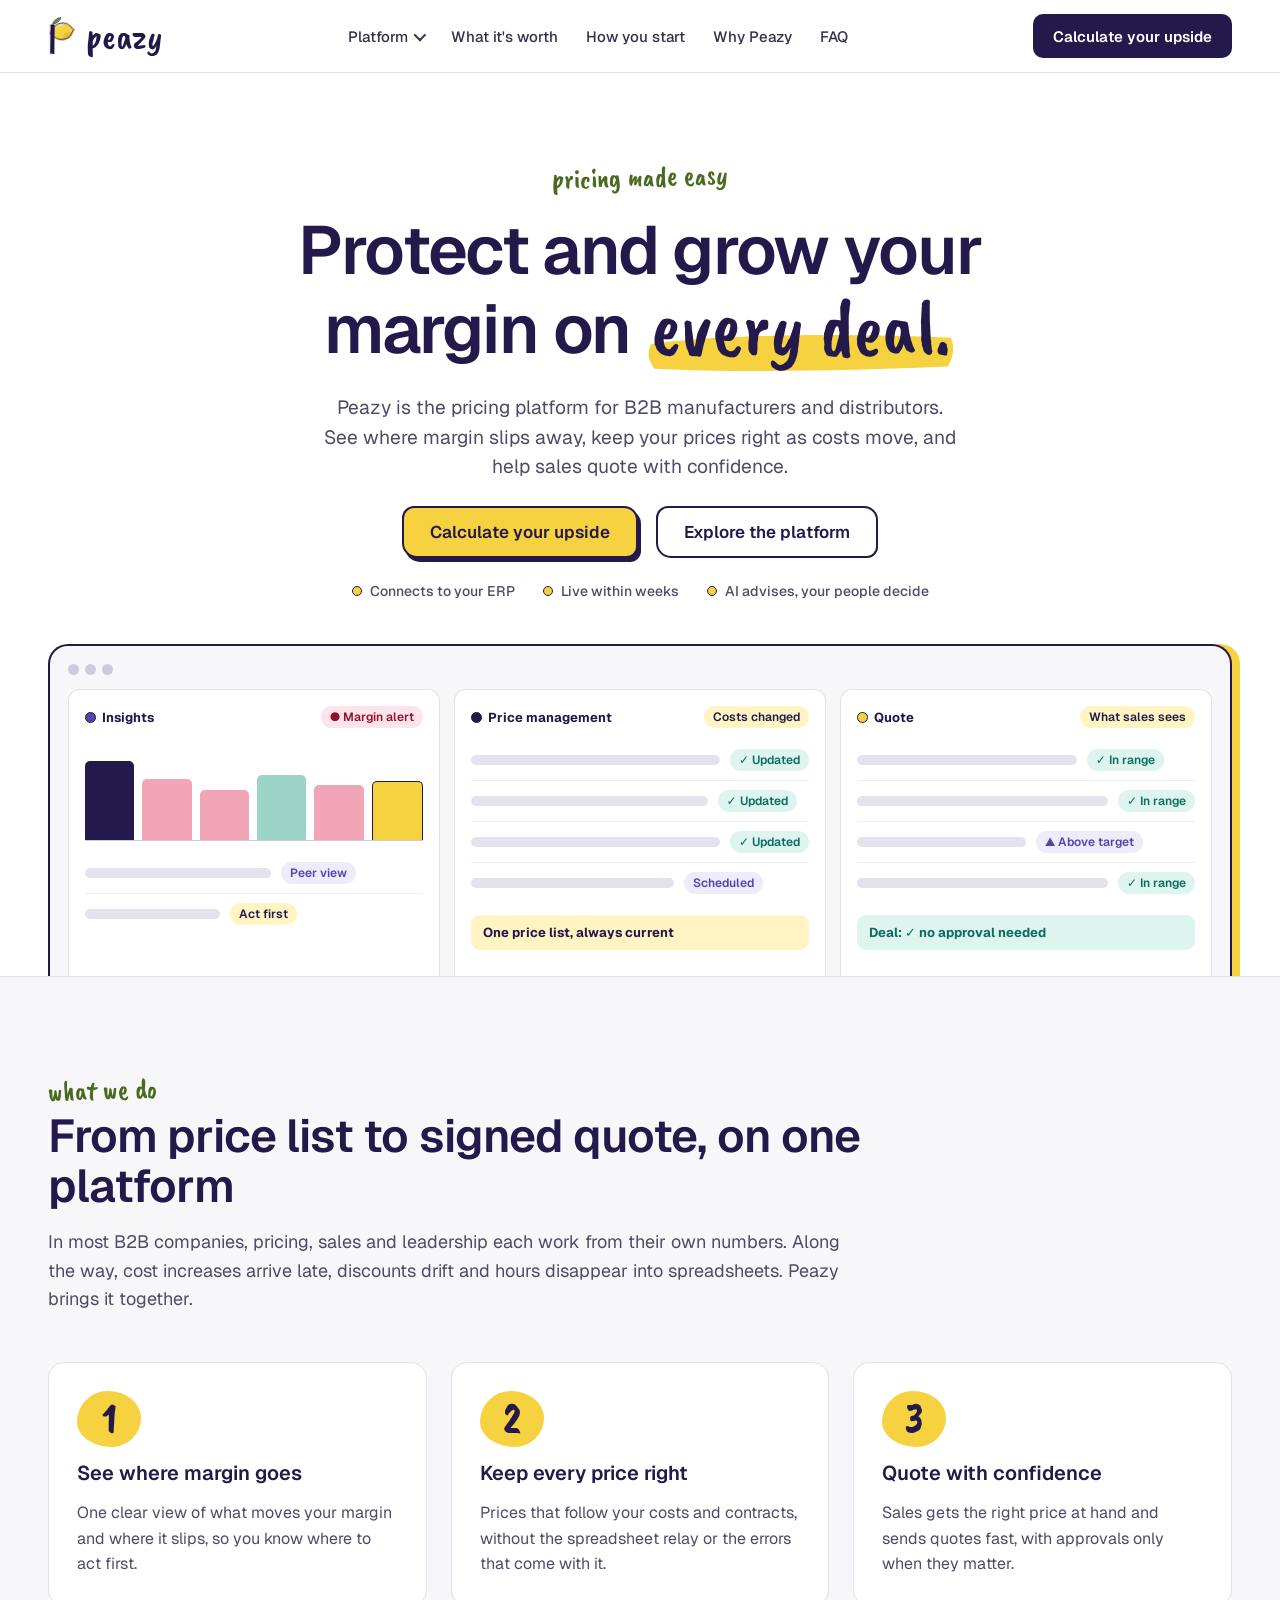
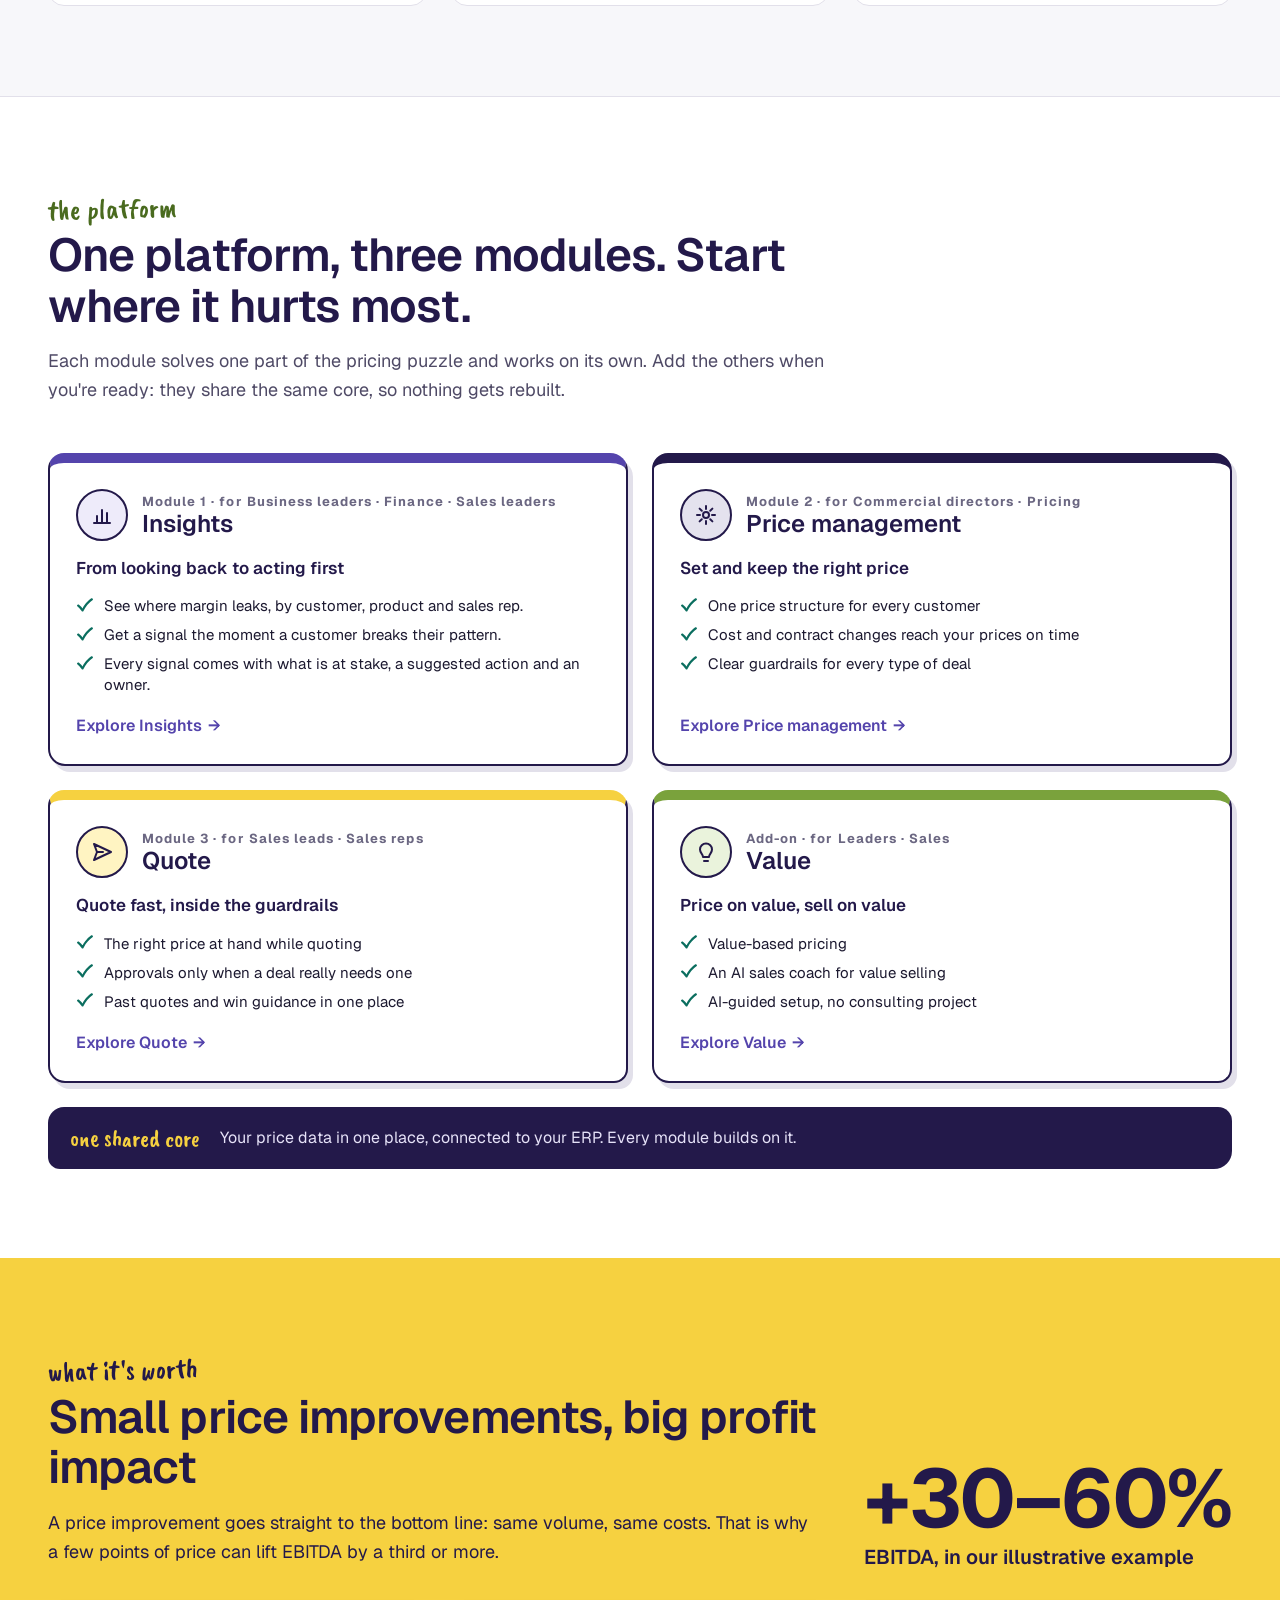
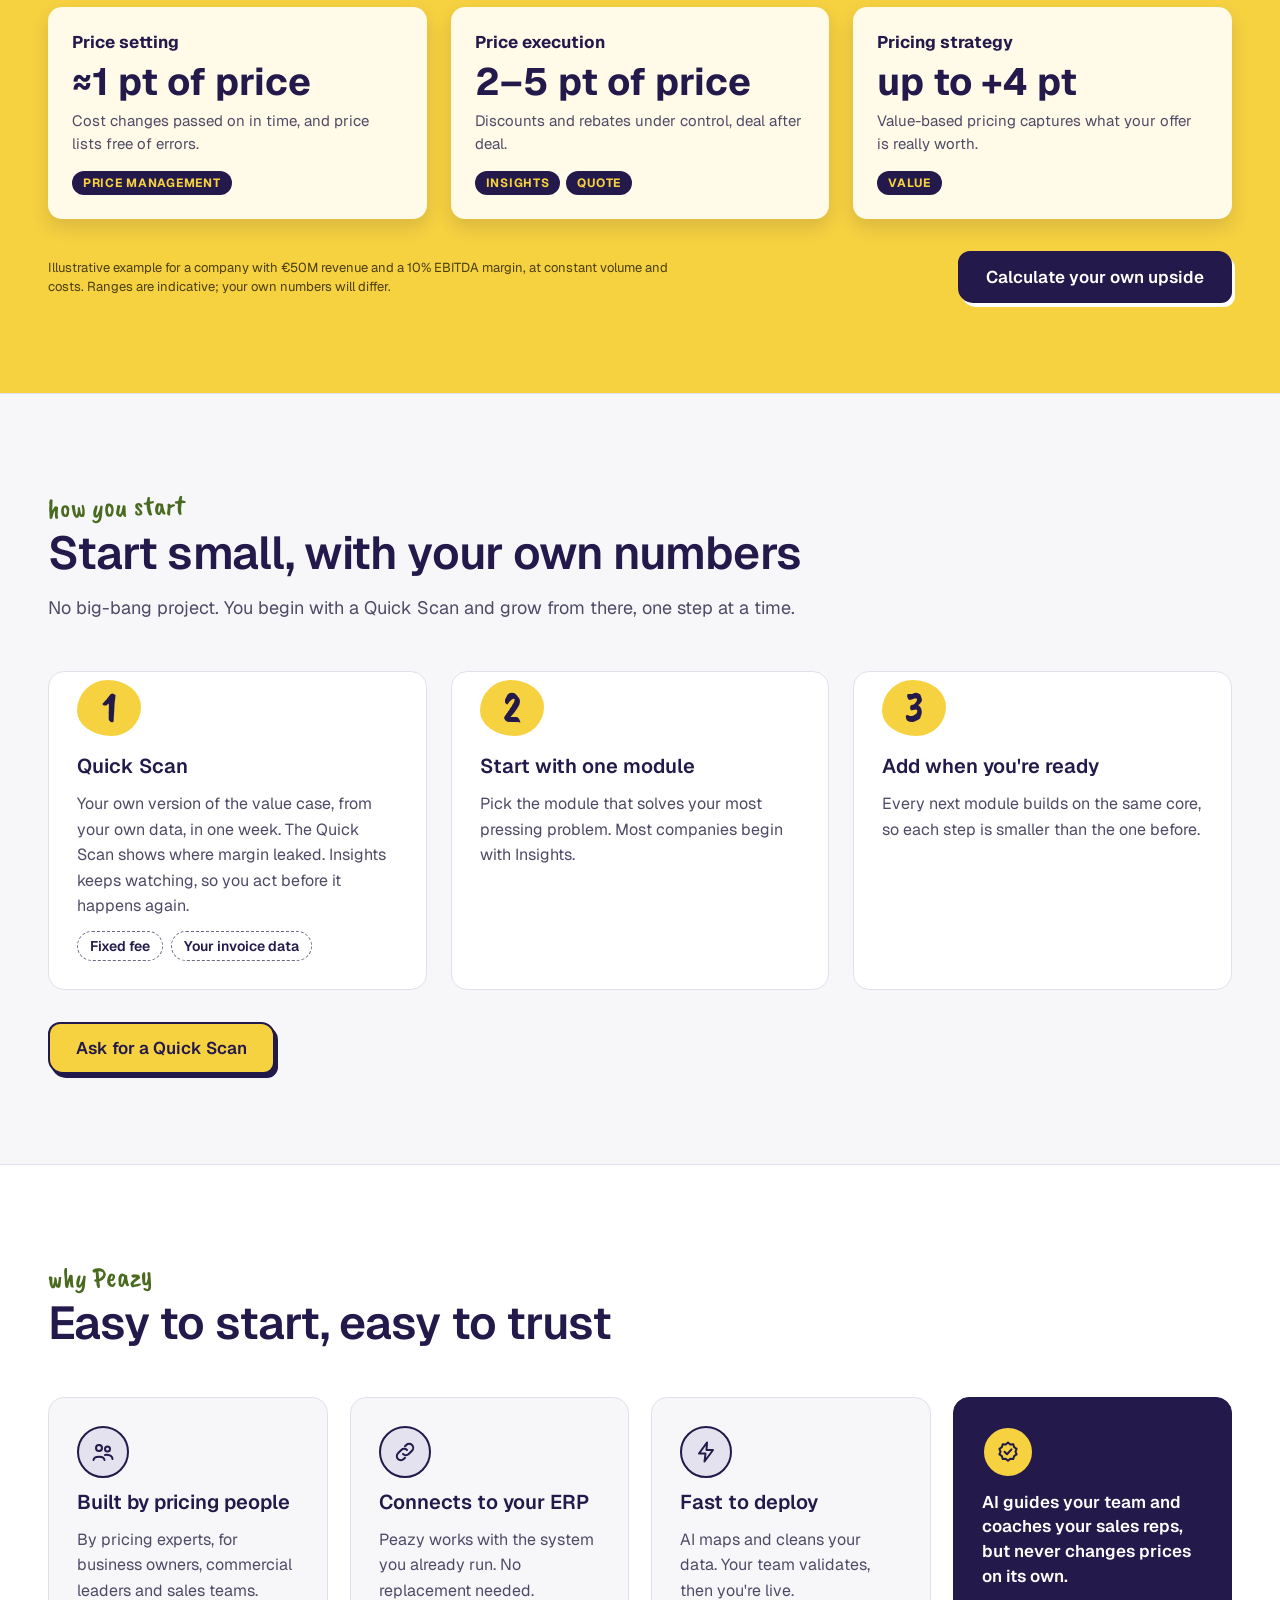
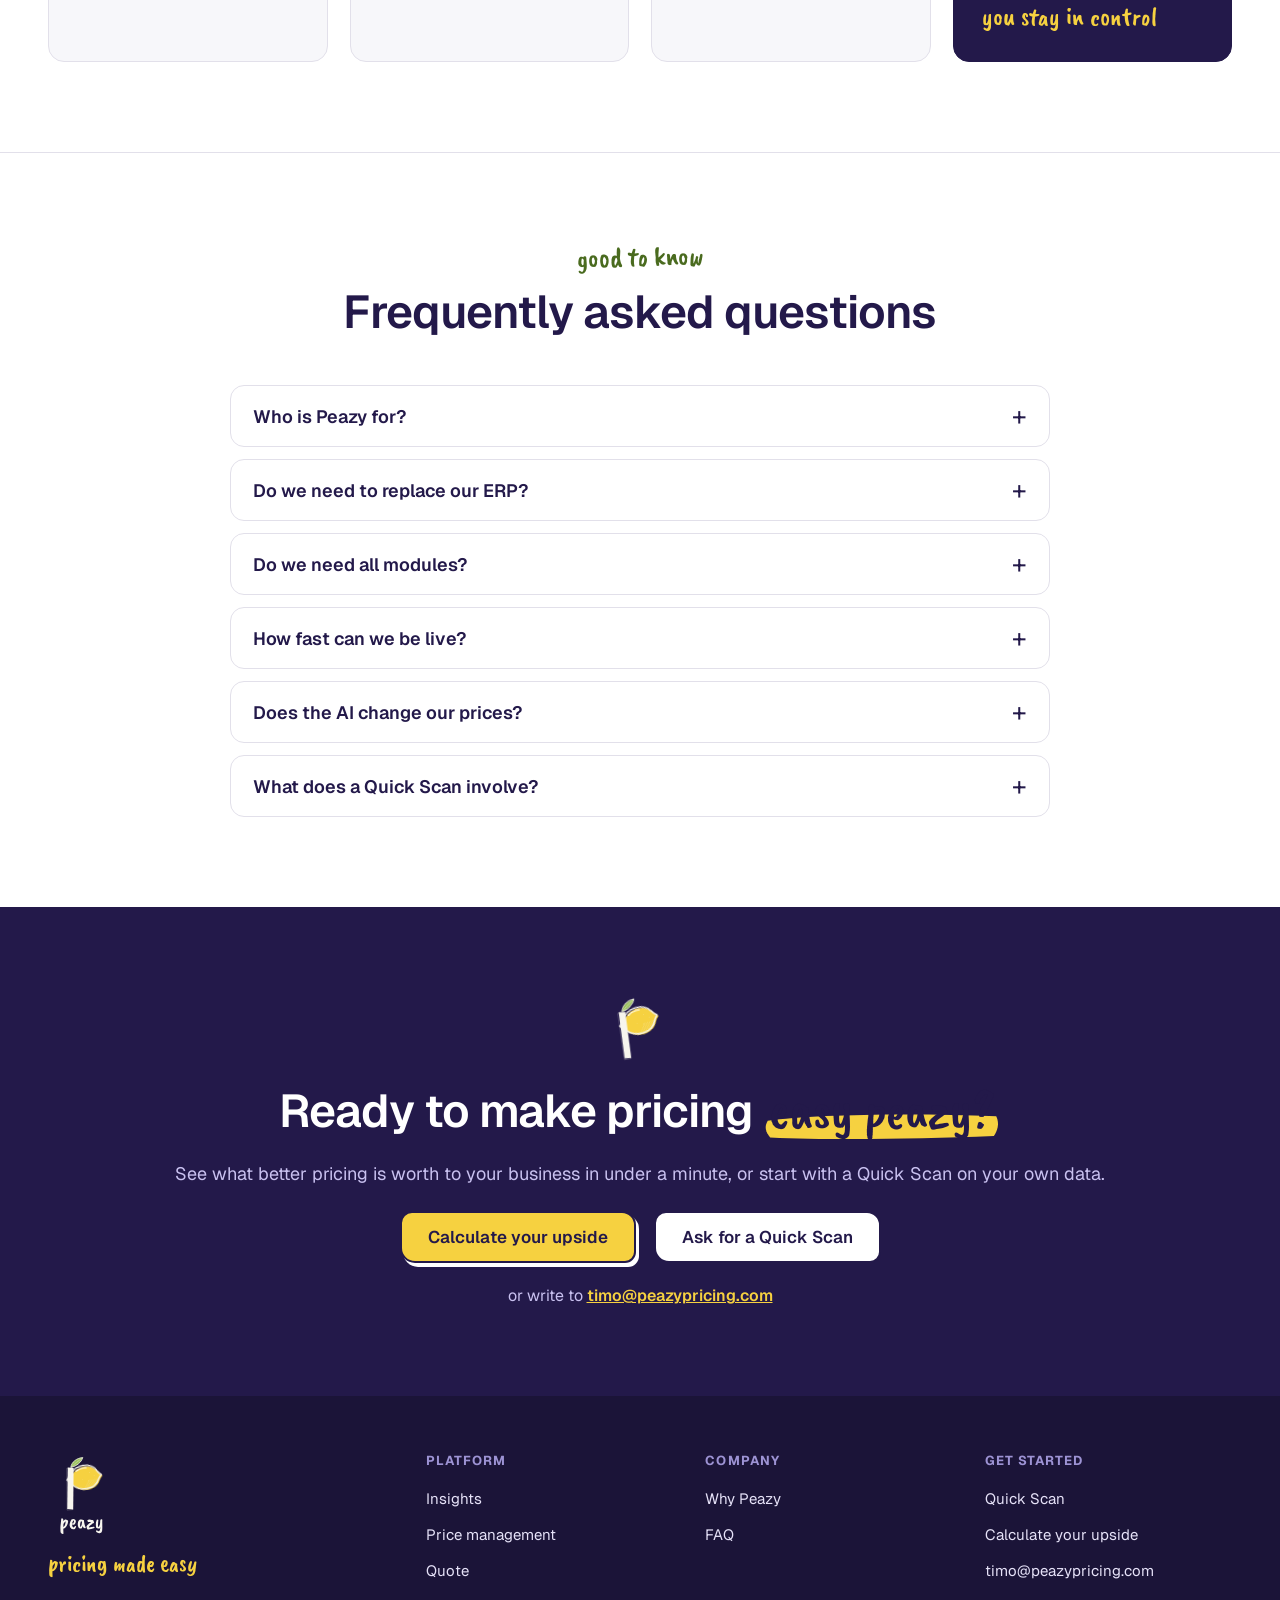
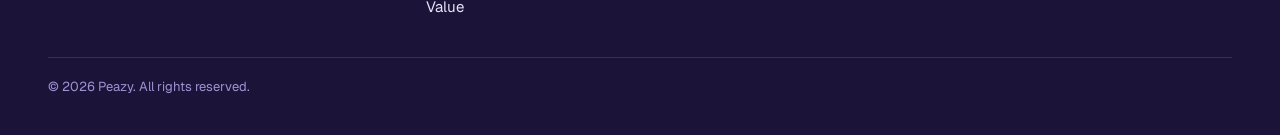
==== commit 78296992: "Reposition Insights as an early-warning module Insights card, Insights page and the Platform menu no" ====
--- a/index.html
+++ b/index.html
@@ -39,7 +39,7 @@
 <div class="pz-navlinks" id="pz-navlinks">
 <div class="pz-dd"><button type="button" aria-expanded="false" aria-controls="pz-dd-panel">Platform</button>
 <div class="pz-dd-panel" id="pz-dd-panel">
-<a href="insights.html" class="a-insights"><span class="ic "><svg class="icon"><use href="#i-bars"/></svg></span><span><b>Insights</b><small>See where your margin goes, and where to act first.</small></span></a>
+<a href="insights.html" class="a-insights"><span class="ic "><svg class="icon"><use href="#i-bars"/></svg></span><span><b>Insights</b><small>See where margin leaked, and act before it leaks again.</small></span></a>
 <a href="price-management.html" class="a-pm"><span class="ic "><svg class="icon"><use href="#i-gear"/></svg></span><span><b>Price management</b><small>Keep every price right as costs and contracts change.</small></span></a>
 <a href="quote.html" class="a-quote"><span class="ic "><svg class="icon"><use href="#i-send"/></svg></span><span><b>Quote</b><small>Help sales quote quickly and with confidence.</small></span></a>
 <a href="value.html" class="a-value"><span class="ic "><svg class="icon"><use href="#i-bulb"/></svg></span><span><b>Value</b><small>Price and sell on what your offer is worth.</small></span></a>
@@ -113,9 +113,9 @@
 </div>
 <div class="g2">
 <a class="modcard a-insights" href="insights.html">
-<div class="modcard-top"><span class="ic "><svg class="icon"><use href="#i-bars"/></svg></span><div><span class="for">Module 1 · for Leaders</span><h3>Insights</h3></div></div>
-<p class="tag">See where margin leaks</p>
-<ul><li>What really moves your margin</li><li>Where it slips, by customer, product and rep</li><li>Alerts while there is still time to act</li></ul>
+<div class="modcard-top"><span class="ic "><svg class="icon"><use href="#i-bars"/></svg></span><div><span class="for">Module 1 · for Business leaders · Finance · Sales leaders</span><h3>Insights</h3></div></div>
+<p class="tag">From looking back to acting first</p>
+<ul><li>See where margin leaks, by customer, product and sales rep.</li><li>Get a signal the moment a customer breaks their pattern.</li><li>Every signal comes with what is at stake, a suggested action and an owner.</li></ul>
 <span class="link-arrow">Explore Insights</span>
 </a>
 <a class="modcard a-pm" href="price-management.html">
@@ -173,7 +173,7 @@
 <p class="lede">No big-bang project. You begin with a Quick Scan and grow from there, one step at a time.</p>
 </div>
 <div class="g3 steps">
-<div class="card step"><span class="num">1</span><h3>Quick Scan</h3><p>Your own version of the value case, from your own data, in one week.</p><div class="dchips"><span>Fixed fee</span><span>Your invoice data</span></div></div>
+<div class="card step"><span class="num">1</span><h3>Quick Scan</h3><p>Your own version of the value case, from your own data, in one week. The Quick Scan shows where margin leaked. Insights keeps watching, so you act before it happens again.</p><div class="dchips"><span>Fixed fee</span><span>Your invoice data</span></div></div>
 <div class="card step"><span class="num">2</span><h3>Start with one module</h3><p>Pick the module that solves your most pressing problem. Most companies begin with Insights.</p></div>
 <div class="card step"><span class="num">3</span><h3>Add when you're ready</h3><p>Every next module builds on the same core, so each step is smaller than the one before.</p></div>
 </div>
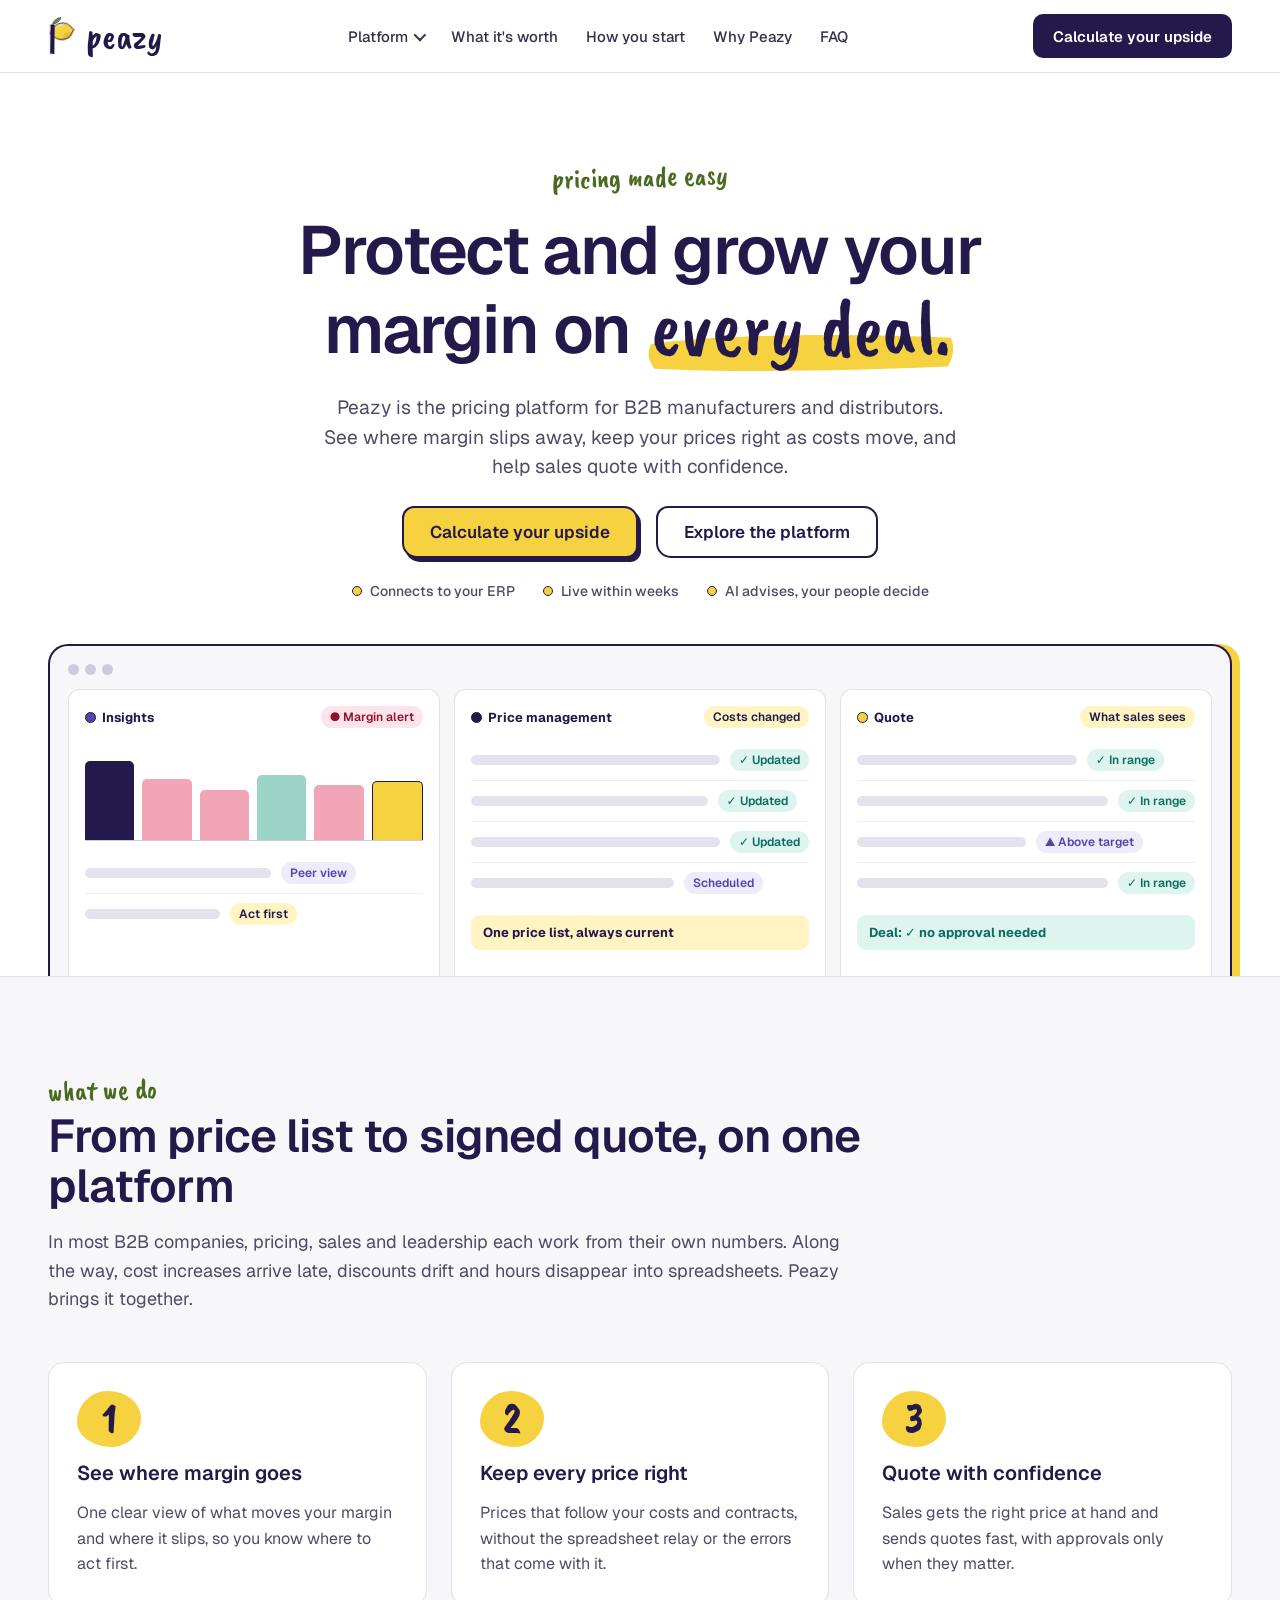
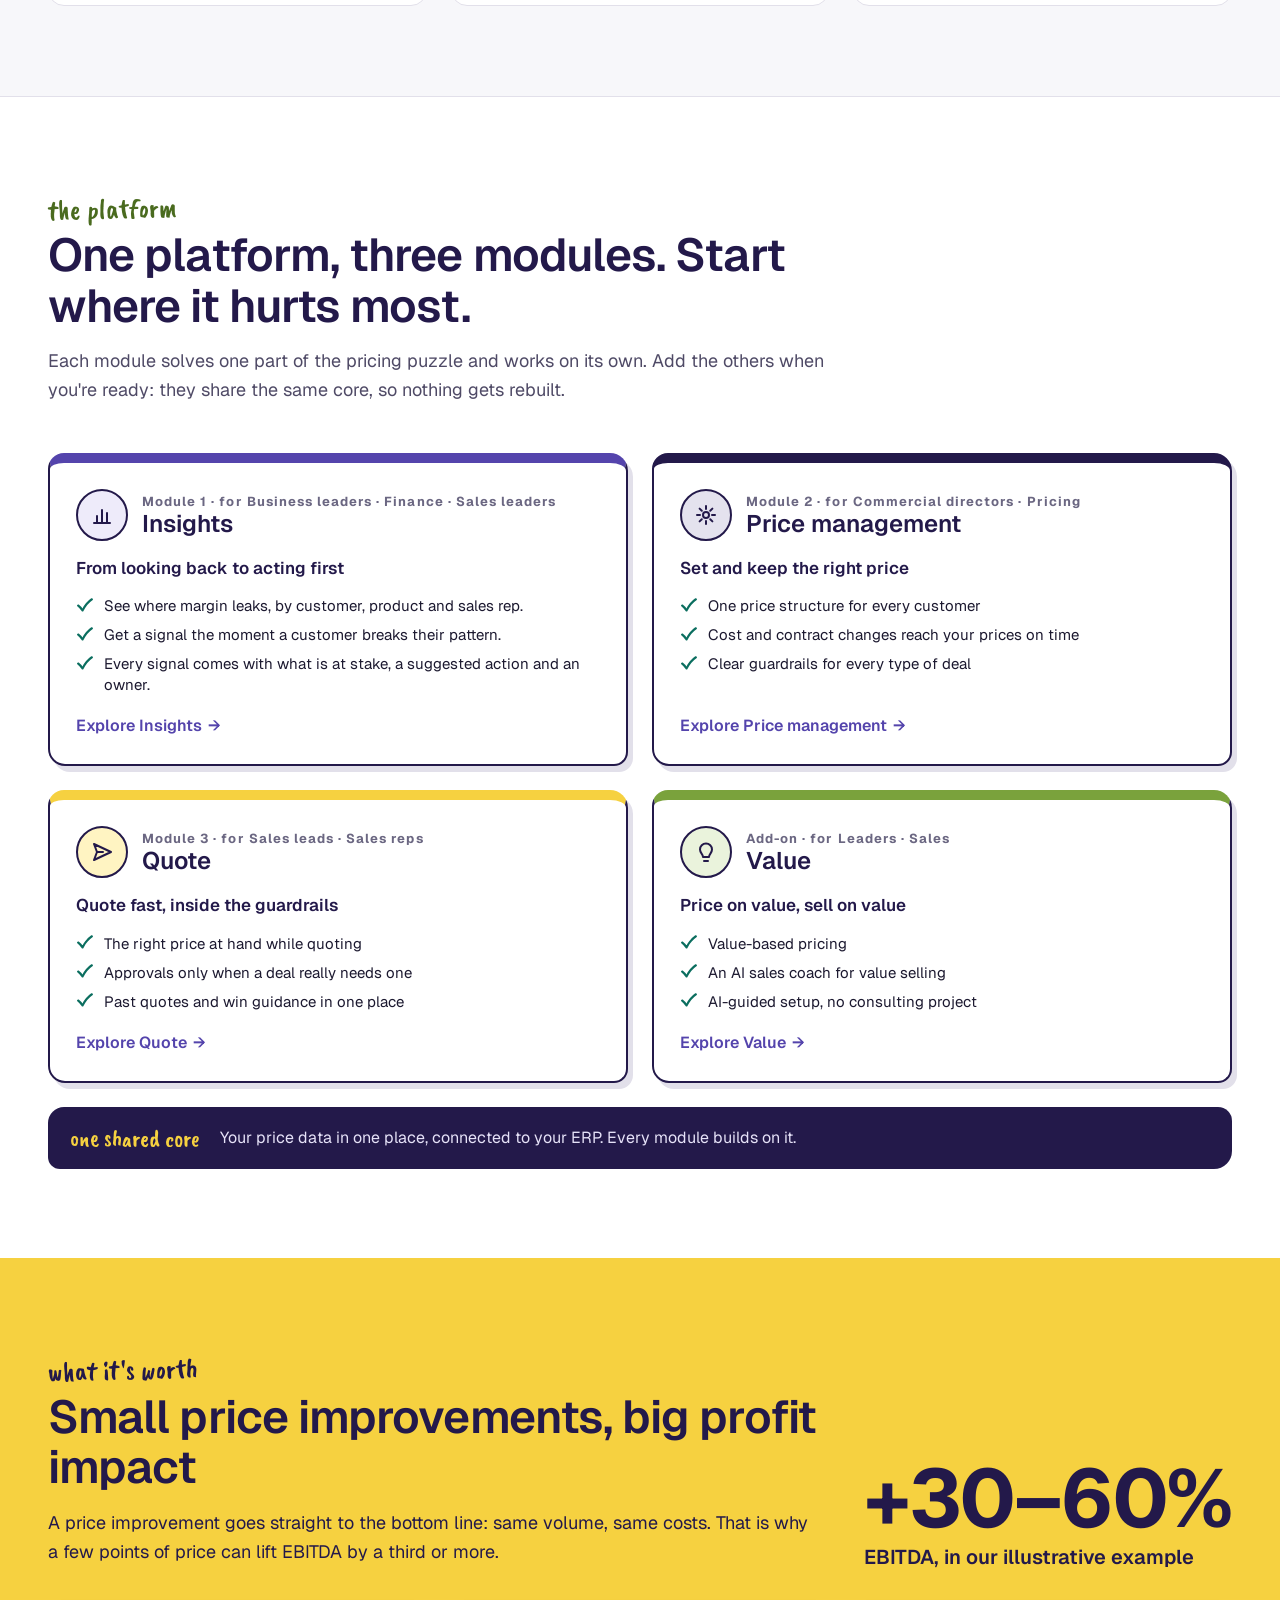
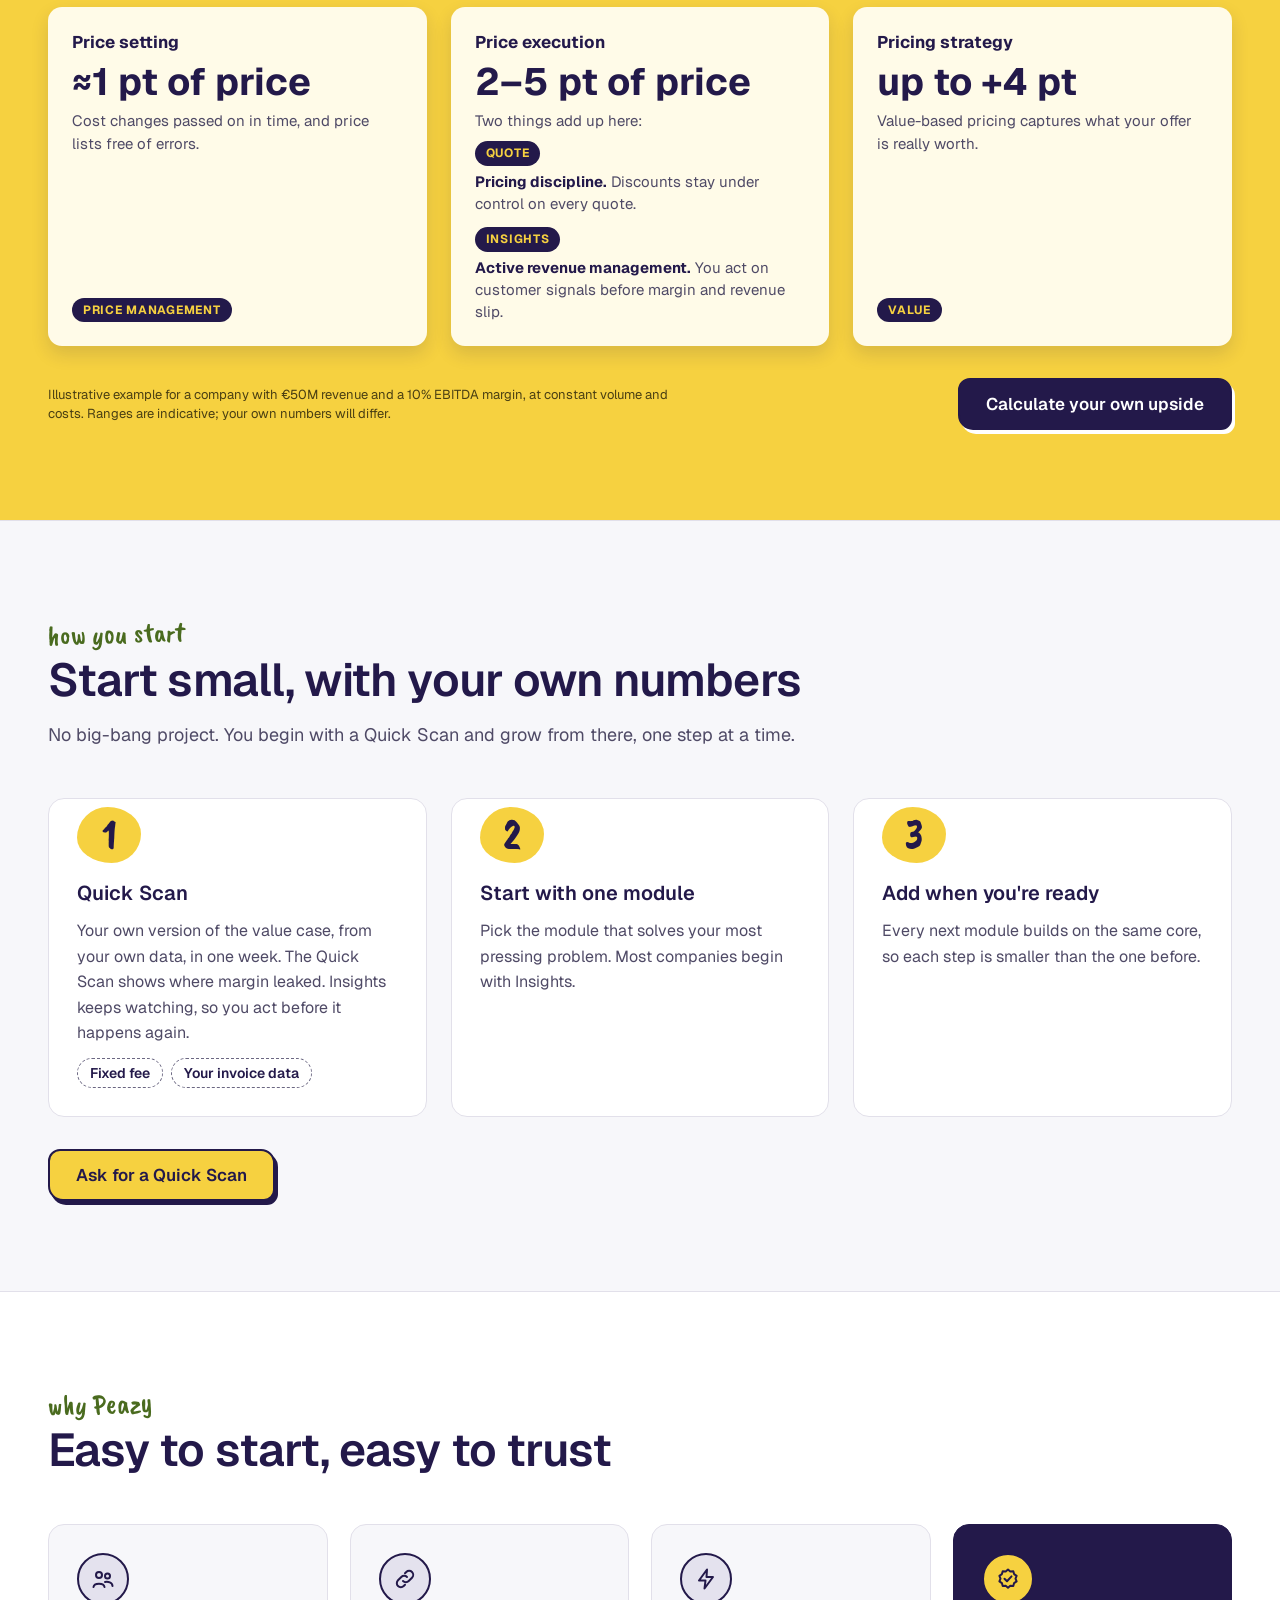
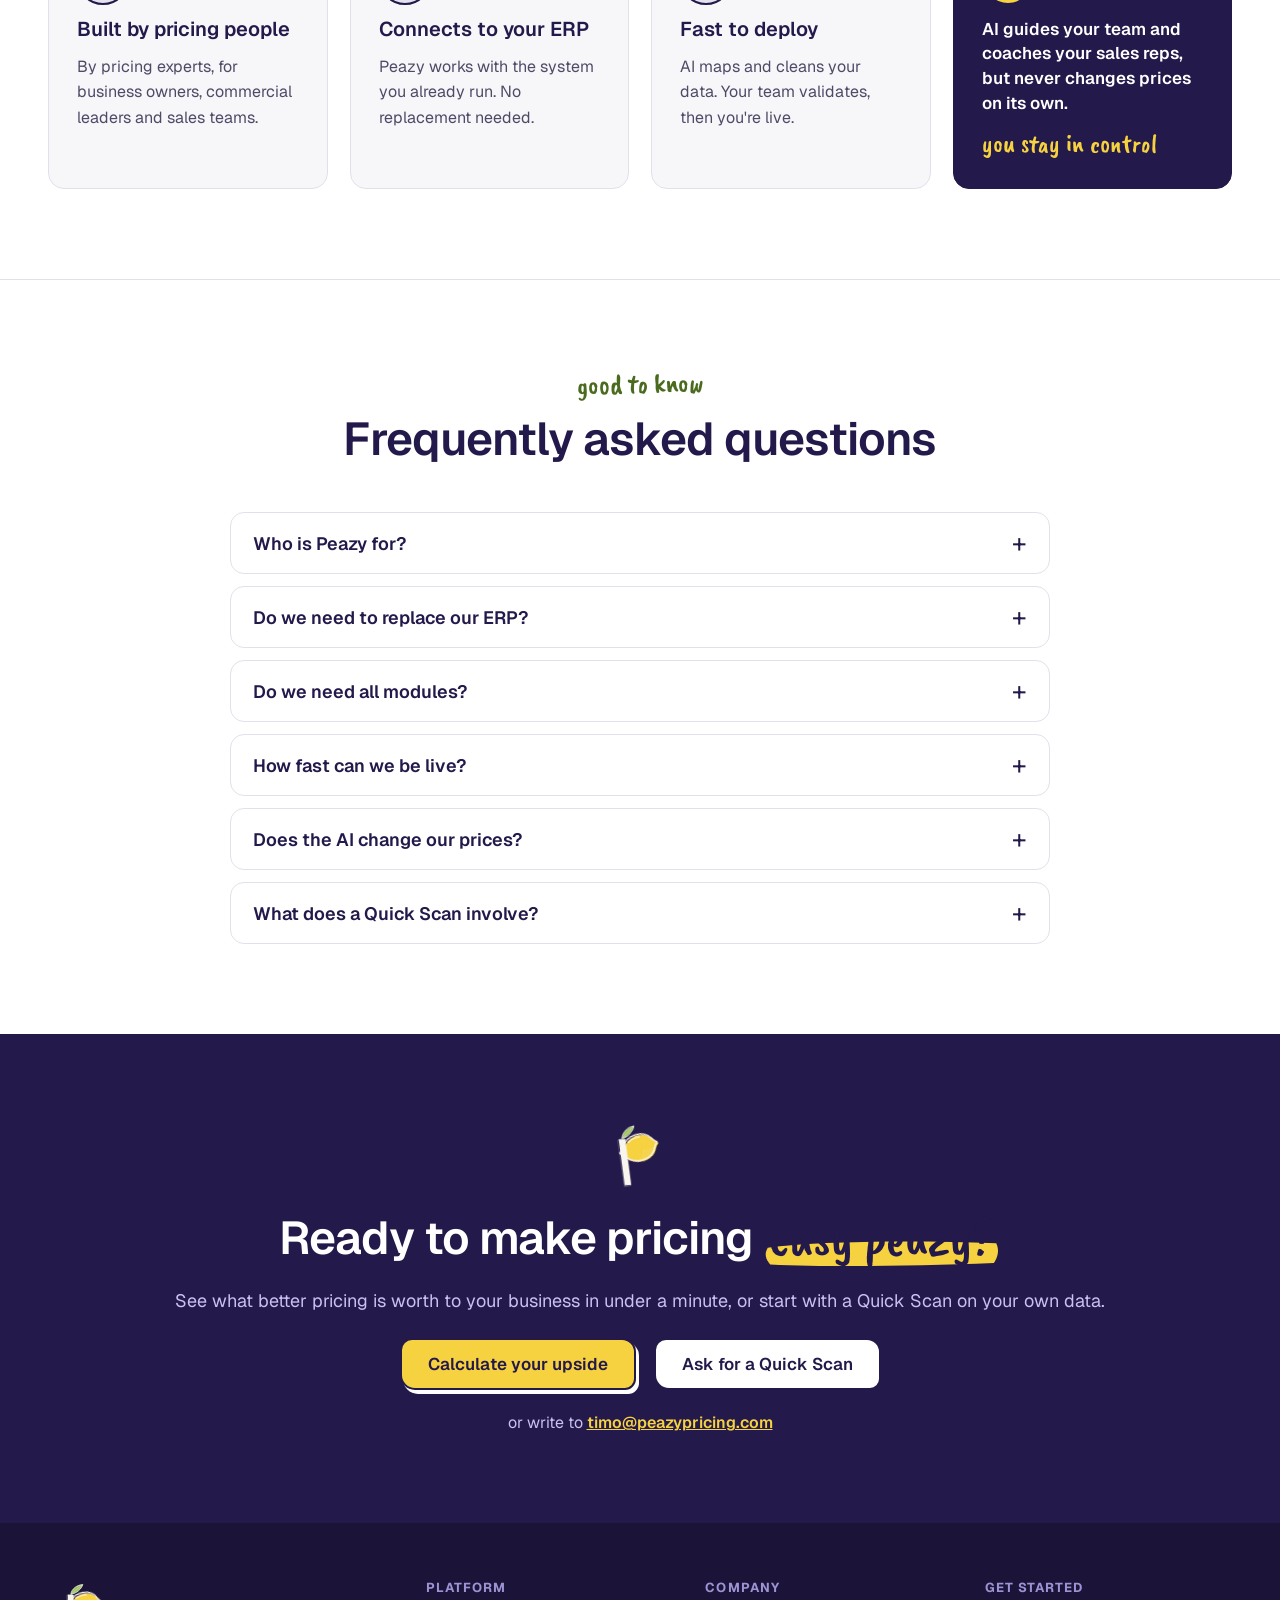
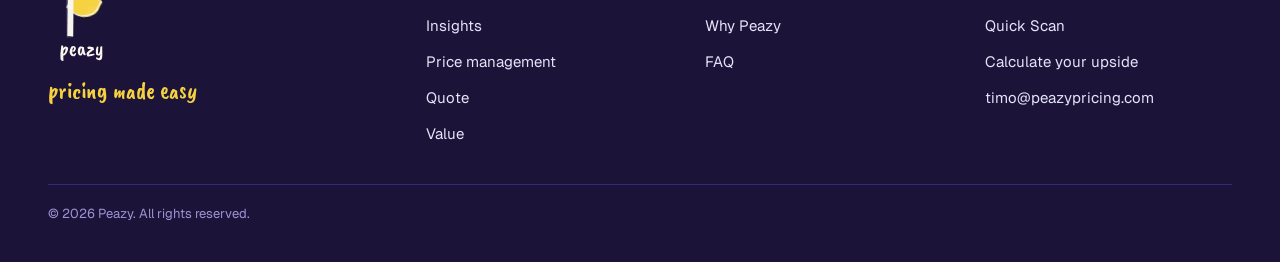
==== commit 98b31a16: "Split price execution value between Quote and Insights The 2-5 pt of price for price execution is no" ====
--- a/index.html
+++ b/index.html
@@ -154,7 +154,7 @@
 </div>
 <div class="g3">
 <div class="stat"><b>Price setting</b><strong>≈1 pt of price</strong><p>Cost changes passed on in time, and price lists free of errors.</p><span class="pills"><span class="pill">Price management</span></span></div>
-<div class="stat"><b>Price execution</b><strong>2–5 pt of price</strong><p>Discounts and rebates under control, deal after deal.</p><span class="pills"><span class="pill">Insights</span><span class="pill">Quote</span></span></div>
+<div class="stat"><b>Price execution</b><strong>2–5 pt of price</strong><p>Two things add up here:</p><ul class="statsplit"><li><span class="pill">Quote</span><span><b>Pricing discipline.</b> Discounts stay under control on every quote.</span></li><li><span class="pill">Insights</span><span><b>Active revenue management.</b> You act on customer signals before margin and revenue slip.</span></li></ul></div>
 <div class="stat"><b>Pricing strategy</b><strong>up to +4 pt</strong><p>Value-based pricing captures what your offer is really worth.</p><span class="pills"><span class="pill">Value</span></span></div>
 </div>
 <div class="worth-foot">
--- a/site.css
+++ b/site.css
@@ -152,6 +152,9 @@
 .stat strong{font-size:clamp(28px,3vw,38px);line-height:1.1;font-weight:700}
 .stat b{font-size:17px}
 .stat p{font-size:15px;line-height:1.5;color:var(--muted)}
+.statsplit{display:flex;flex-direction:column;gap:12px;font-size:15px;line-height:1.45;color:var(--muted)}
+.statsplit li{display:flex;flex-direction:column;gap:5px;align-items:flex-start}
+.statsplit b{font-size:15px;color:var(--ink)}
 .stat .pills{display:flex;flex-wrap:wrap;gap:6px;margin-top:auto;padding-top:8px}
 .worth-foot{display:flex;flex-wrap:wrap;align-items:center;justify-content:space-between;gap:20px;margin-top:32px}
 .worth-foot .cap{color:#4A3F12;max-width:620px}
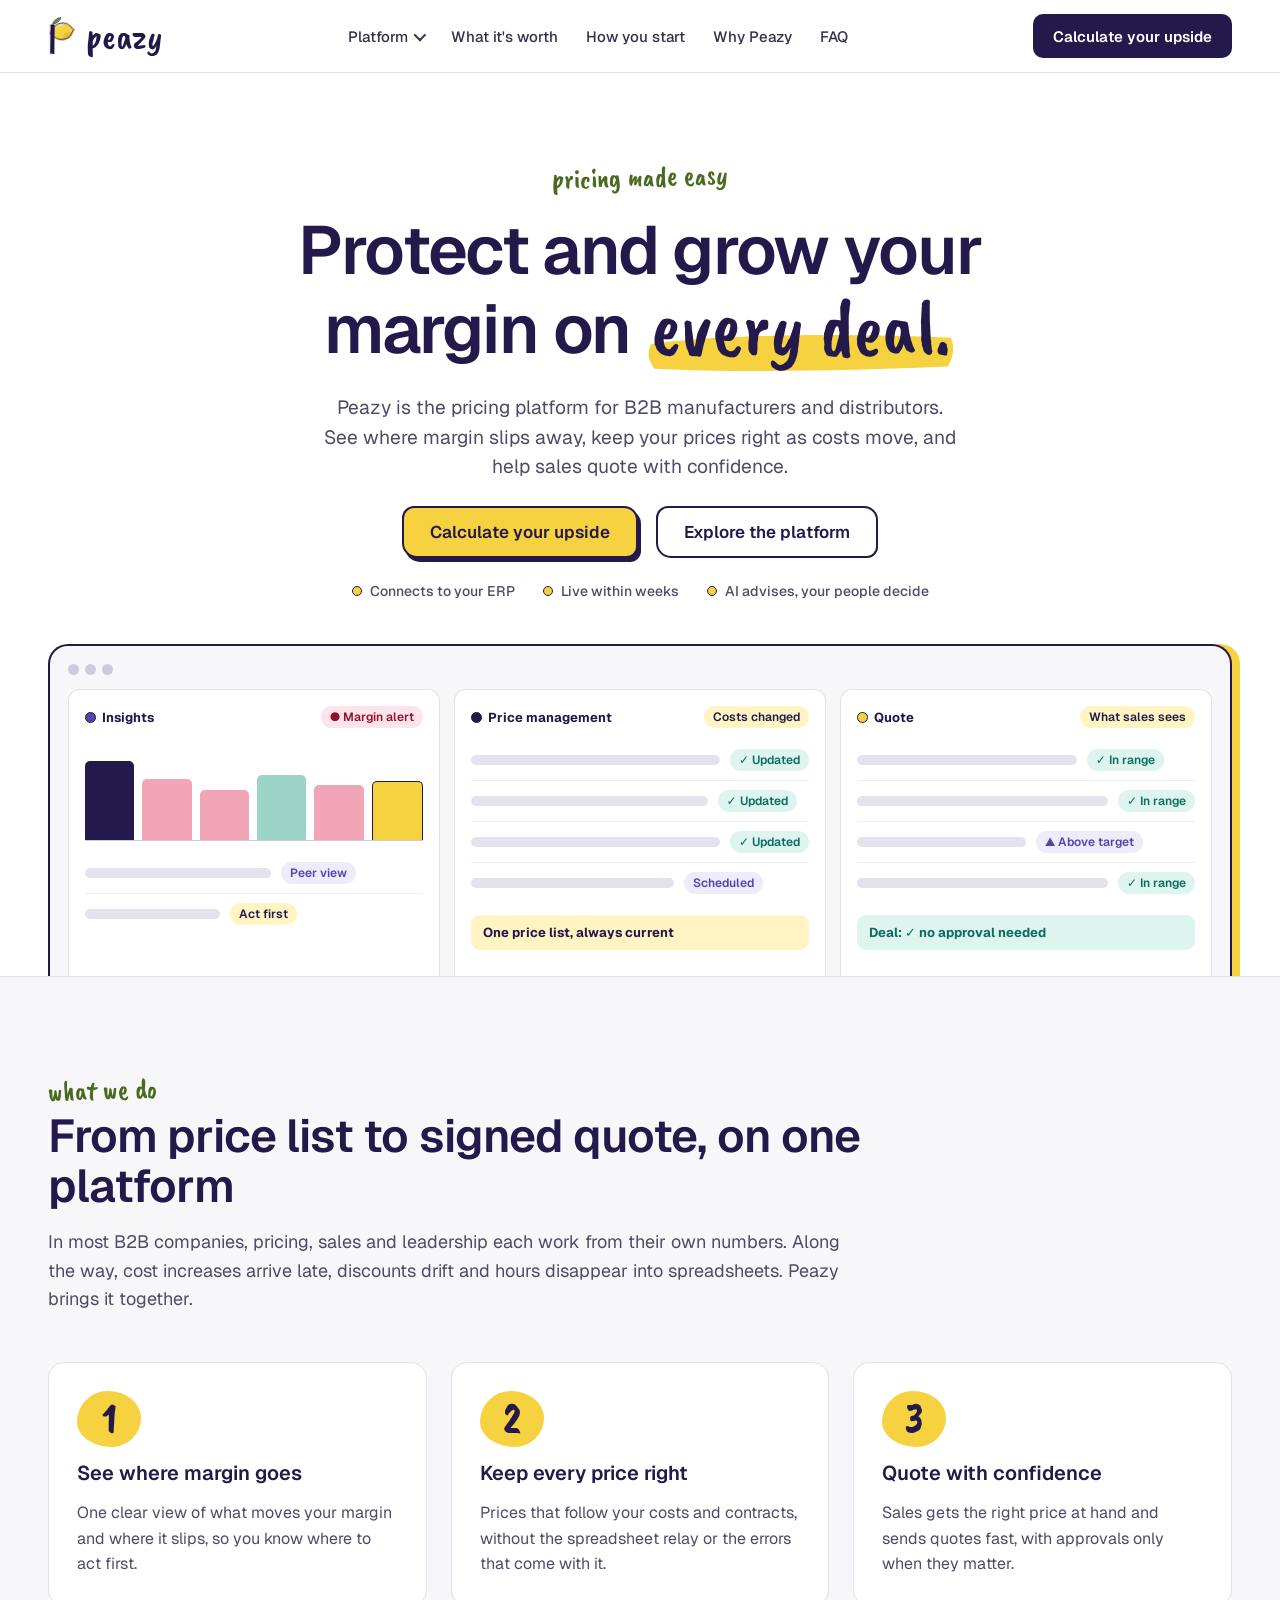
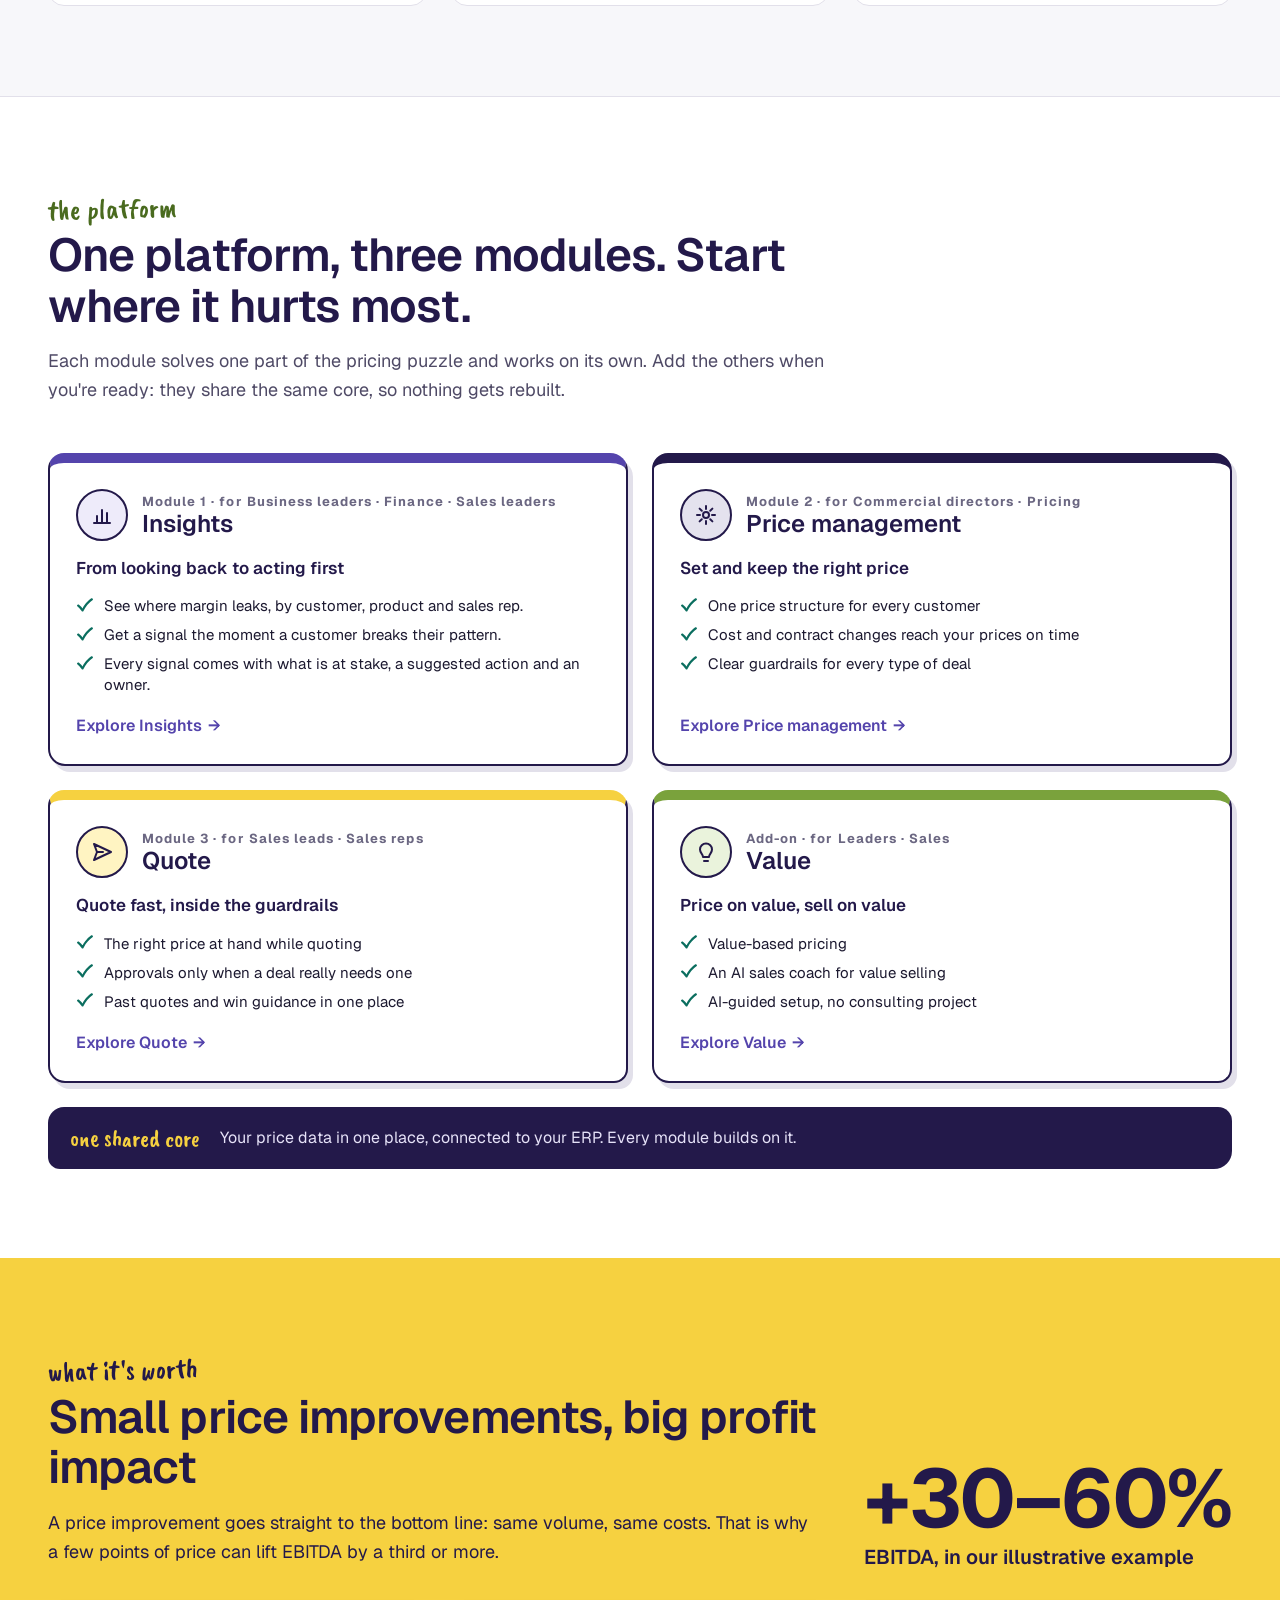
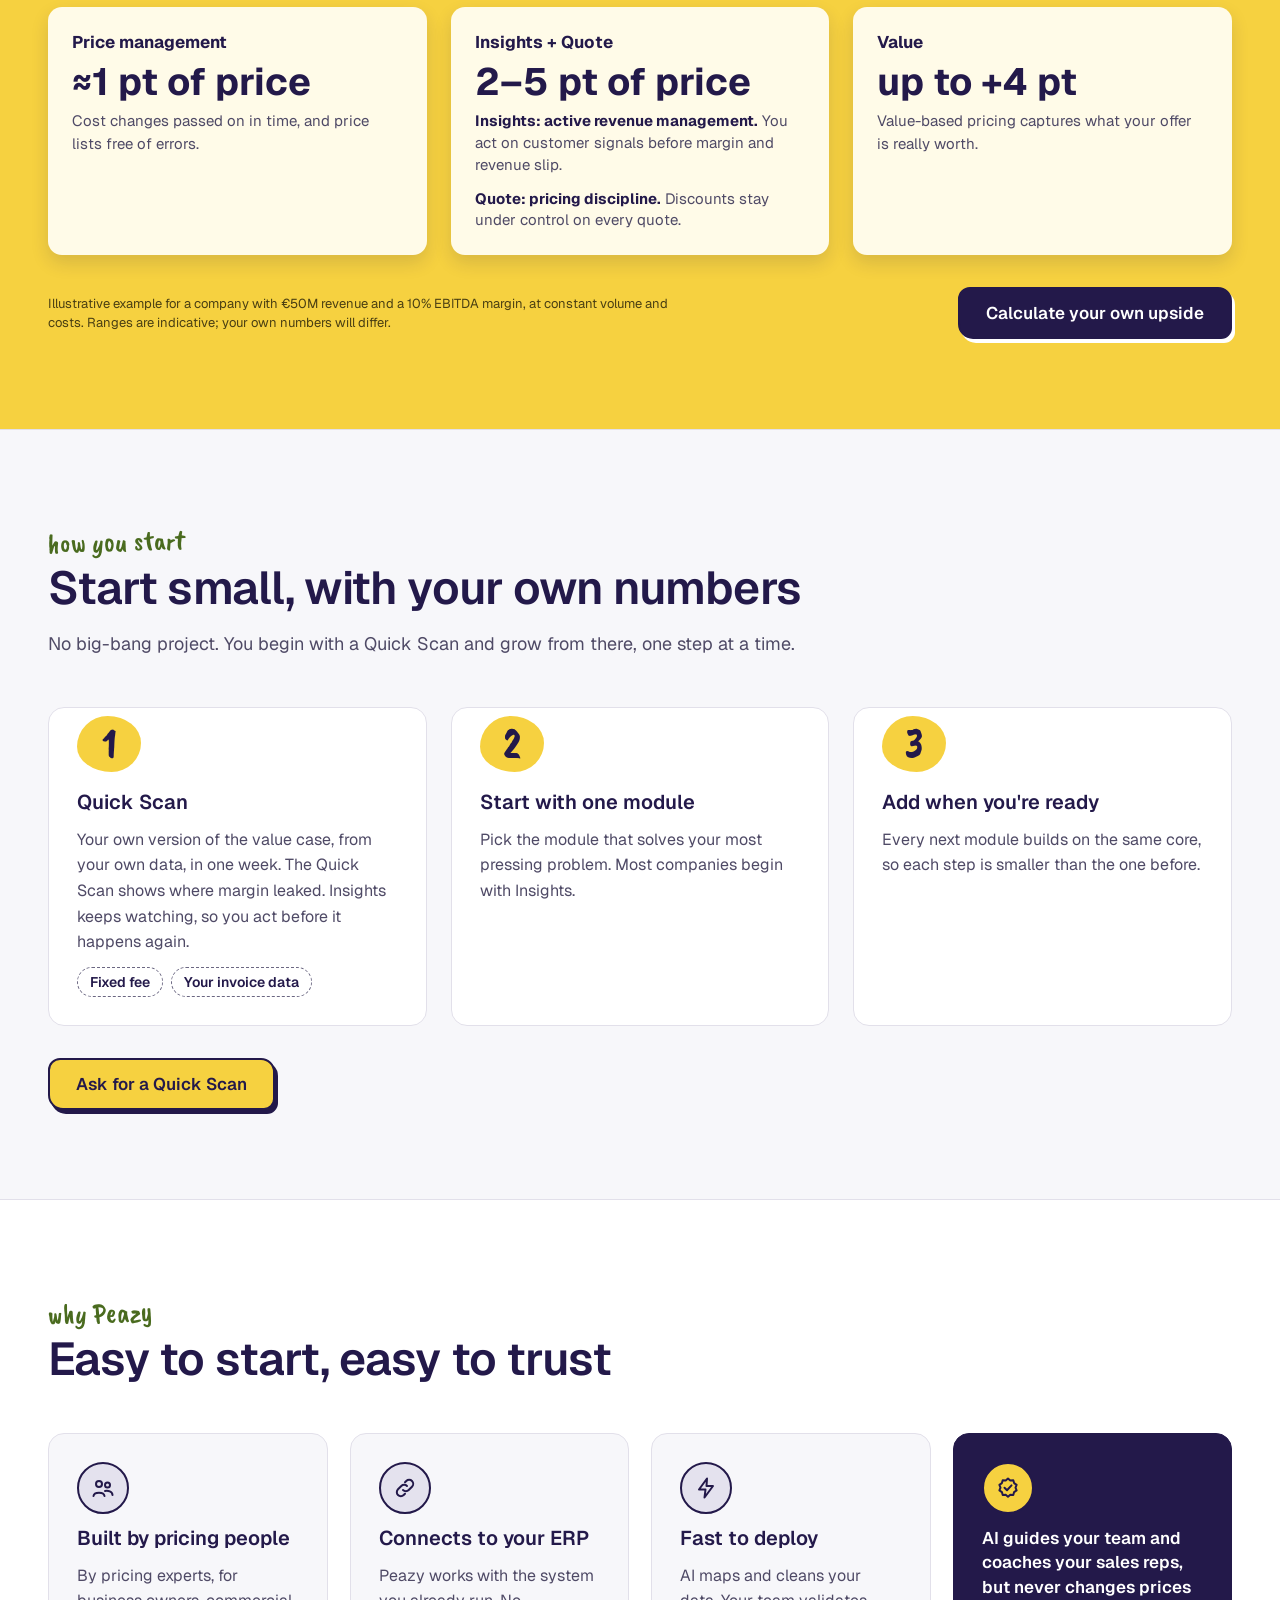
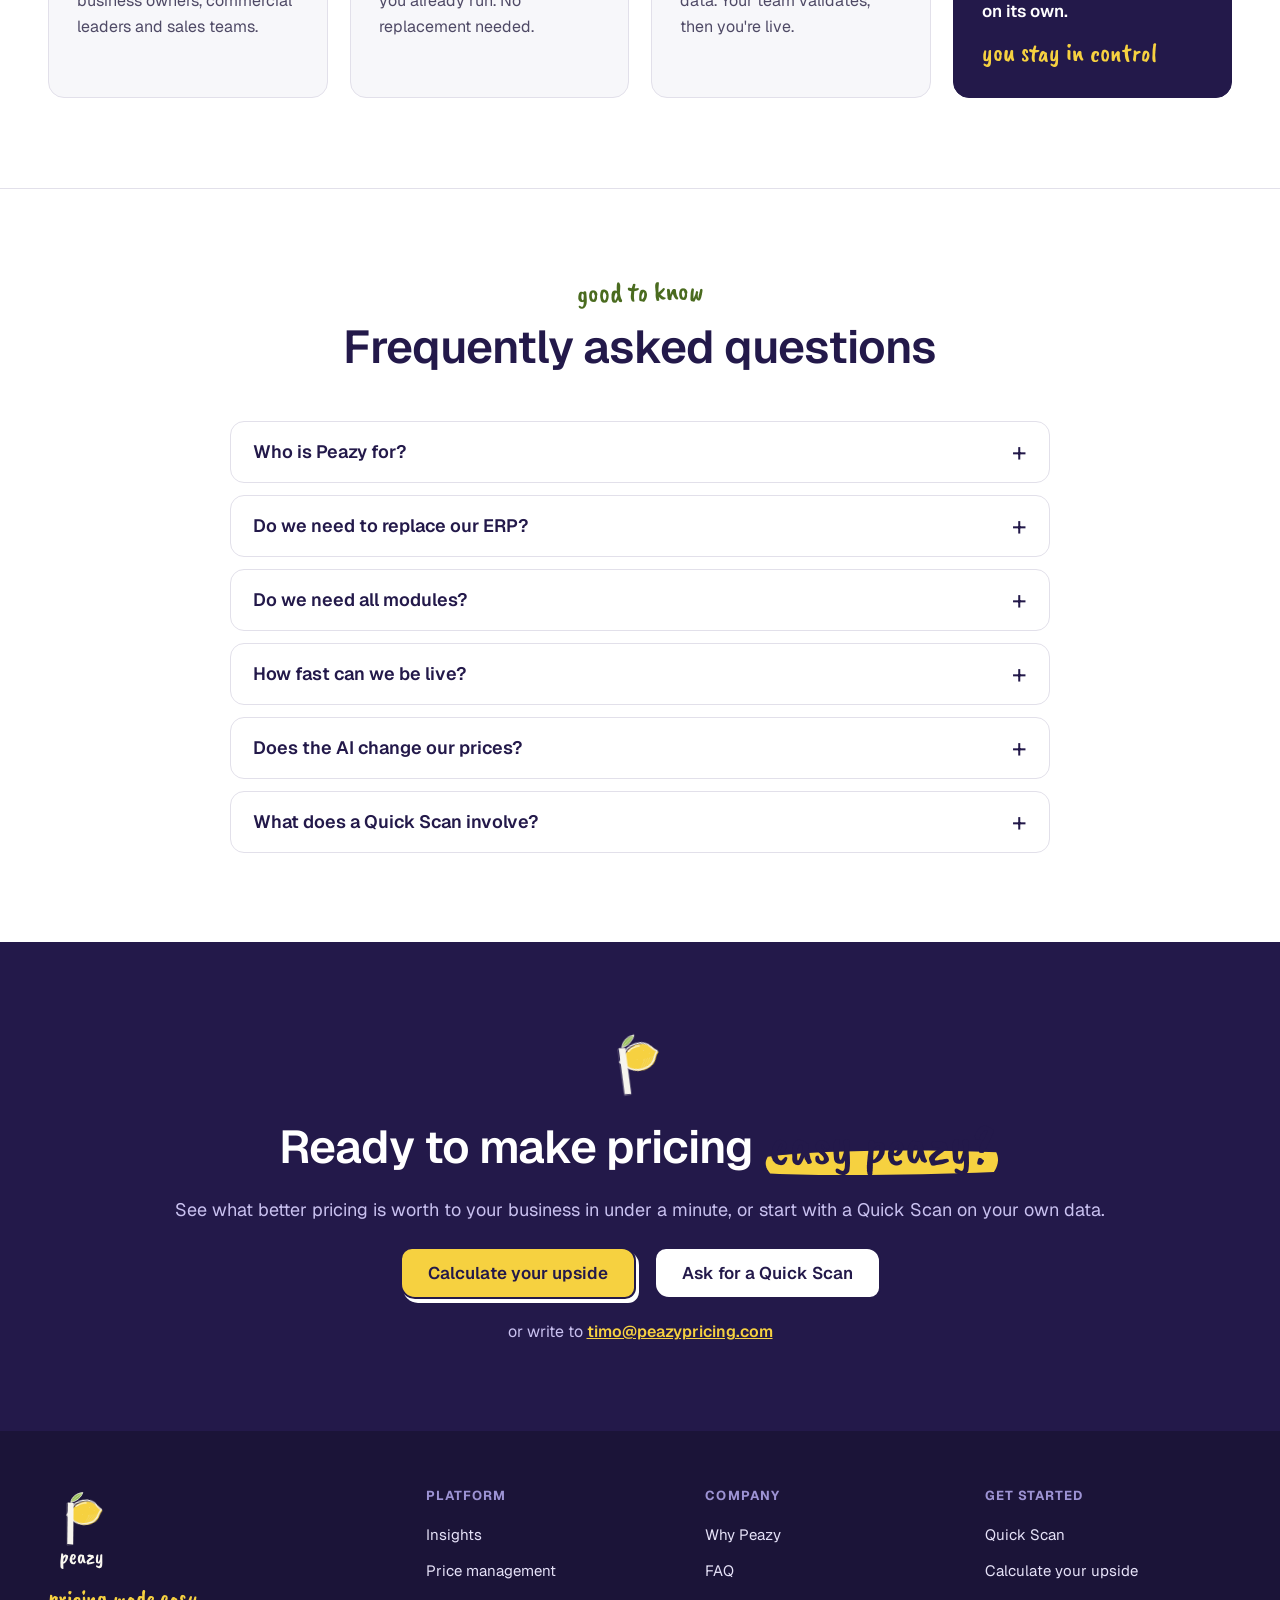
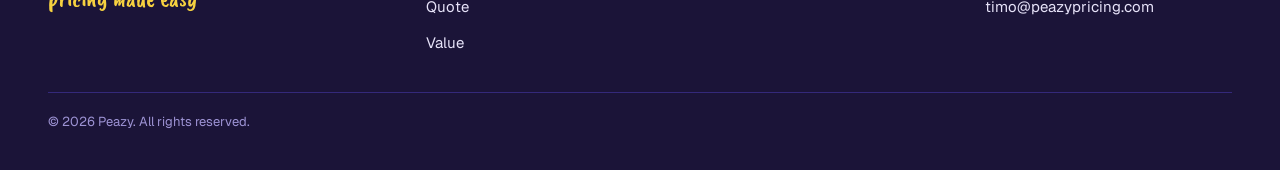
==== commit cecce609: "Label the value figures by module The three value cards now use the module names (Price management, " ====
--- a/index.html
+++ b/index.html
@@ -153,9 +153,9 @@
 <p class="bigstat">+30–60%<small>EBITDA, in our illustrative example</small></p>
 </div>
 <div class="g3">
-<div class="stat"><b>Price setting</b><strong>≈1 pt of price</strong><p>Cost changes passed on in time, and price lists free of errors.</p><span class="pills"><span class="pill">Price management</span></span></div>
-<div class="stat"><b>Price execution</b><strong>2–5 pt of price</strong><p>Two things add up here:</p><ul class="statsplit"><li><span class="pill">Quote</span><span><b>Pricing discipline.</b> Discounts stay under control on every quote.</span></li><li><span class="pill">Insights</span><span><b>Active revenue management.</b> You act on customer signals before margin and revenue slip.</span></li></ul></div>
-<div class="stat"><b>Pricing strategy</b><strong>up to +4 pt</strong><p>Value-based pricing captures what your offer is really worth.</p><span class="pills"><span class="pill">Value</span></span></div>
+<div class="stat"><b>Price management</b><strong>≈1 pt of price</strong><p>Cost changes passed on in time, and price lists free of errors.</p></div>
+<div class="stat"><b>Insights + Quote</b><strong>2–5 pt of price</strong><ul class="statsplit"><li><span><b>Insights: active revenue management.</b> You act on customer signals before margin and revenue slip.</span></li><li><span><b>Quote: pricing discipline.</b> Discounts stay under control on every quote.</span></li></ul></div>
+<div class="stat"><b>Value</b><strong>up to +4 pt</strong><p>Value-based pricing captures what your offer is really worth.</p></div>
 </div>
 <div class="worth-foot">
 <p class="cap">Illustrative example for a company with €50M revenue and a 10% EBITDA margin, at constant volume and costs. Ranges are indicative; your own numbers will differ.</p>
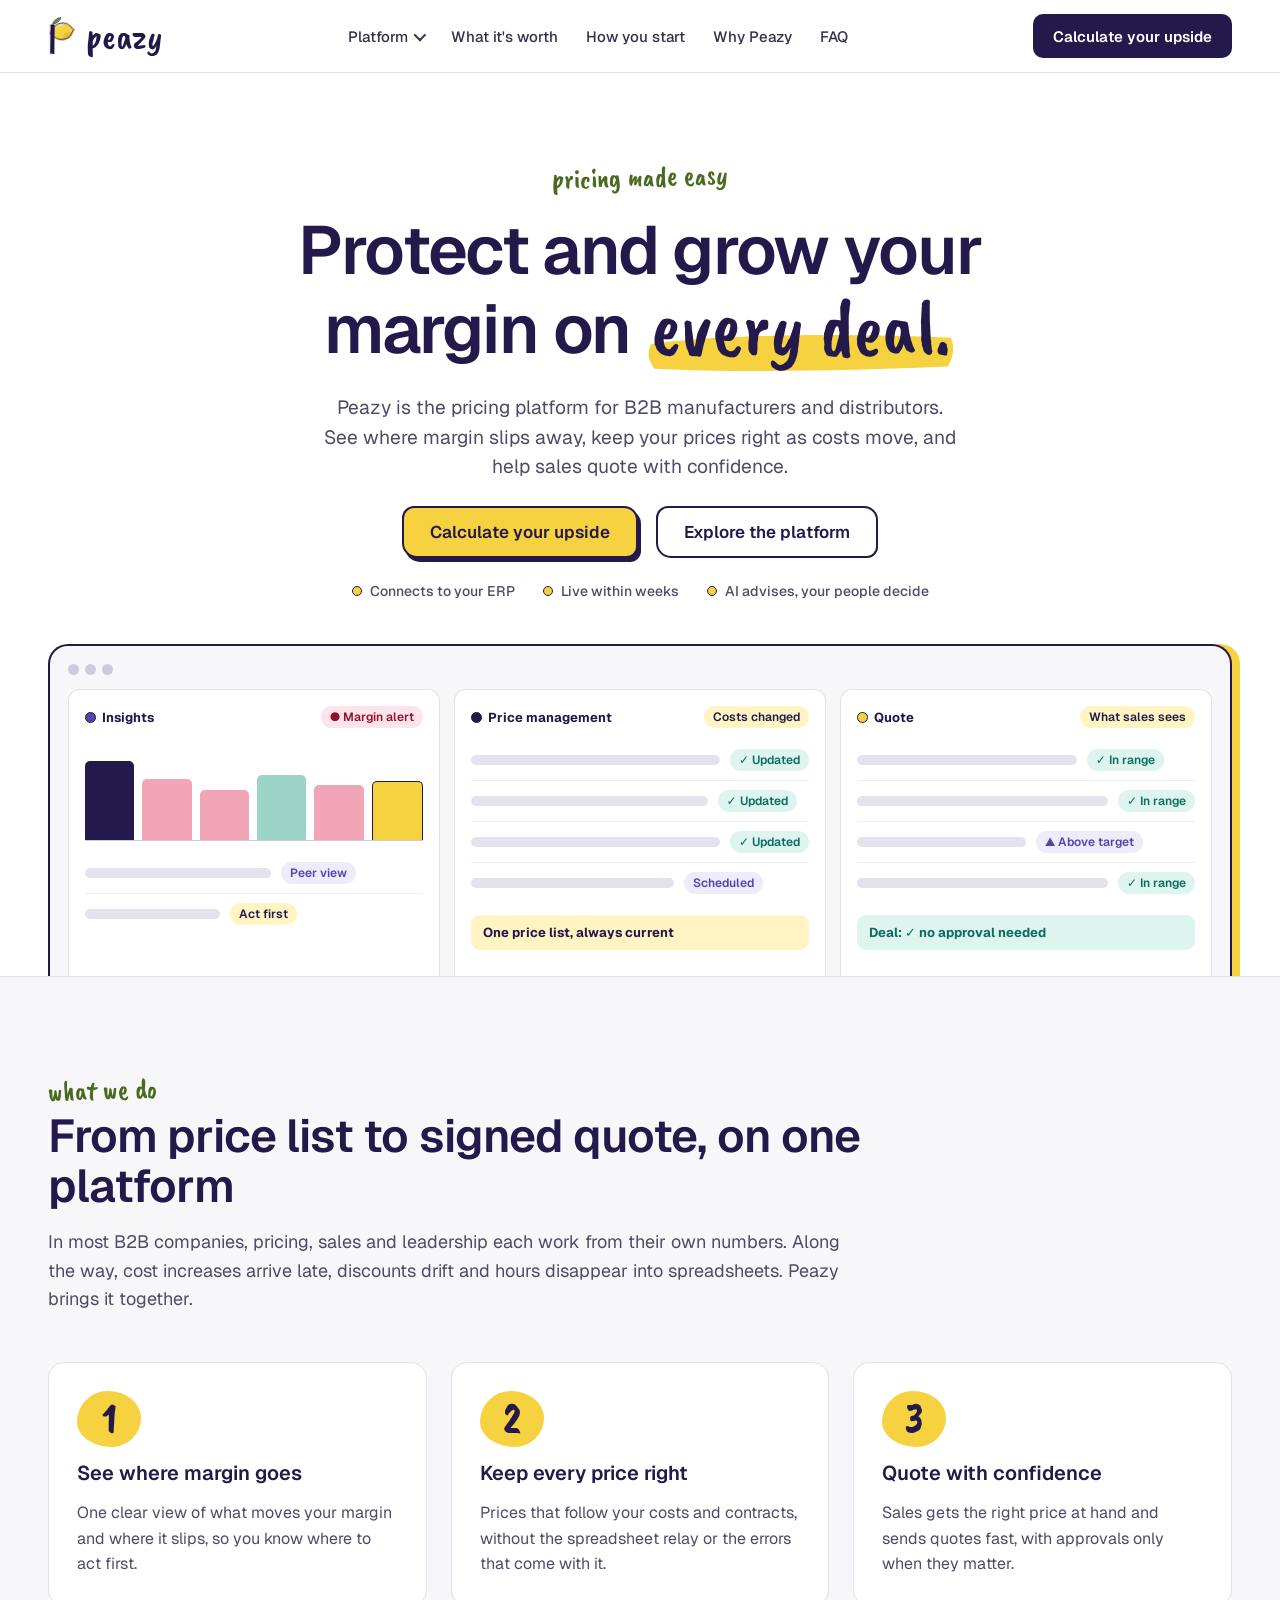
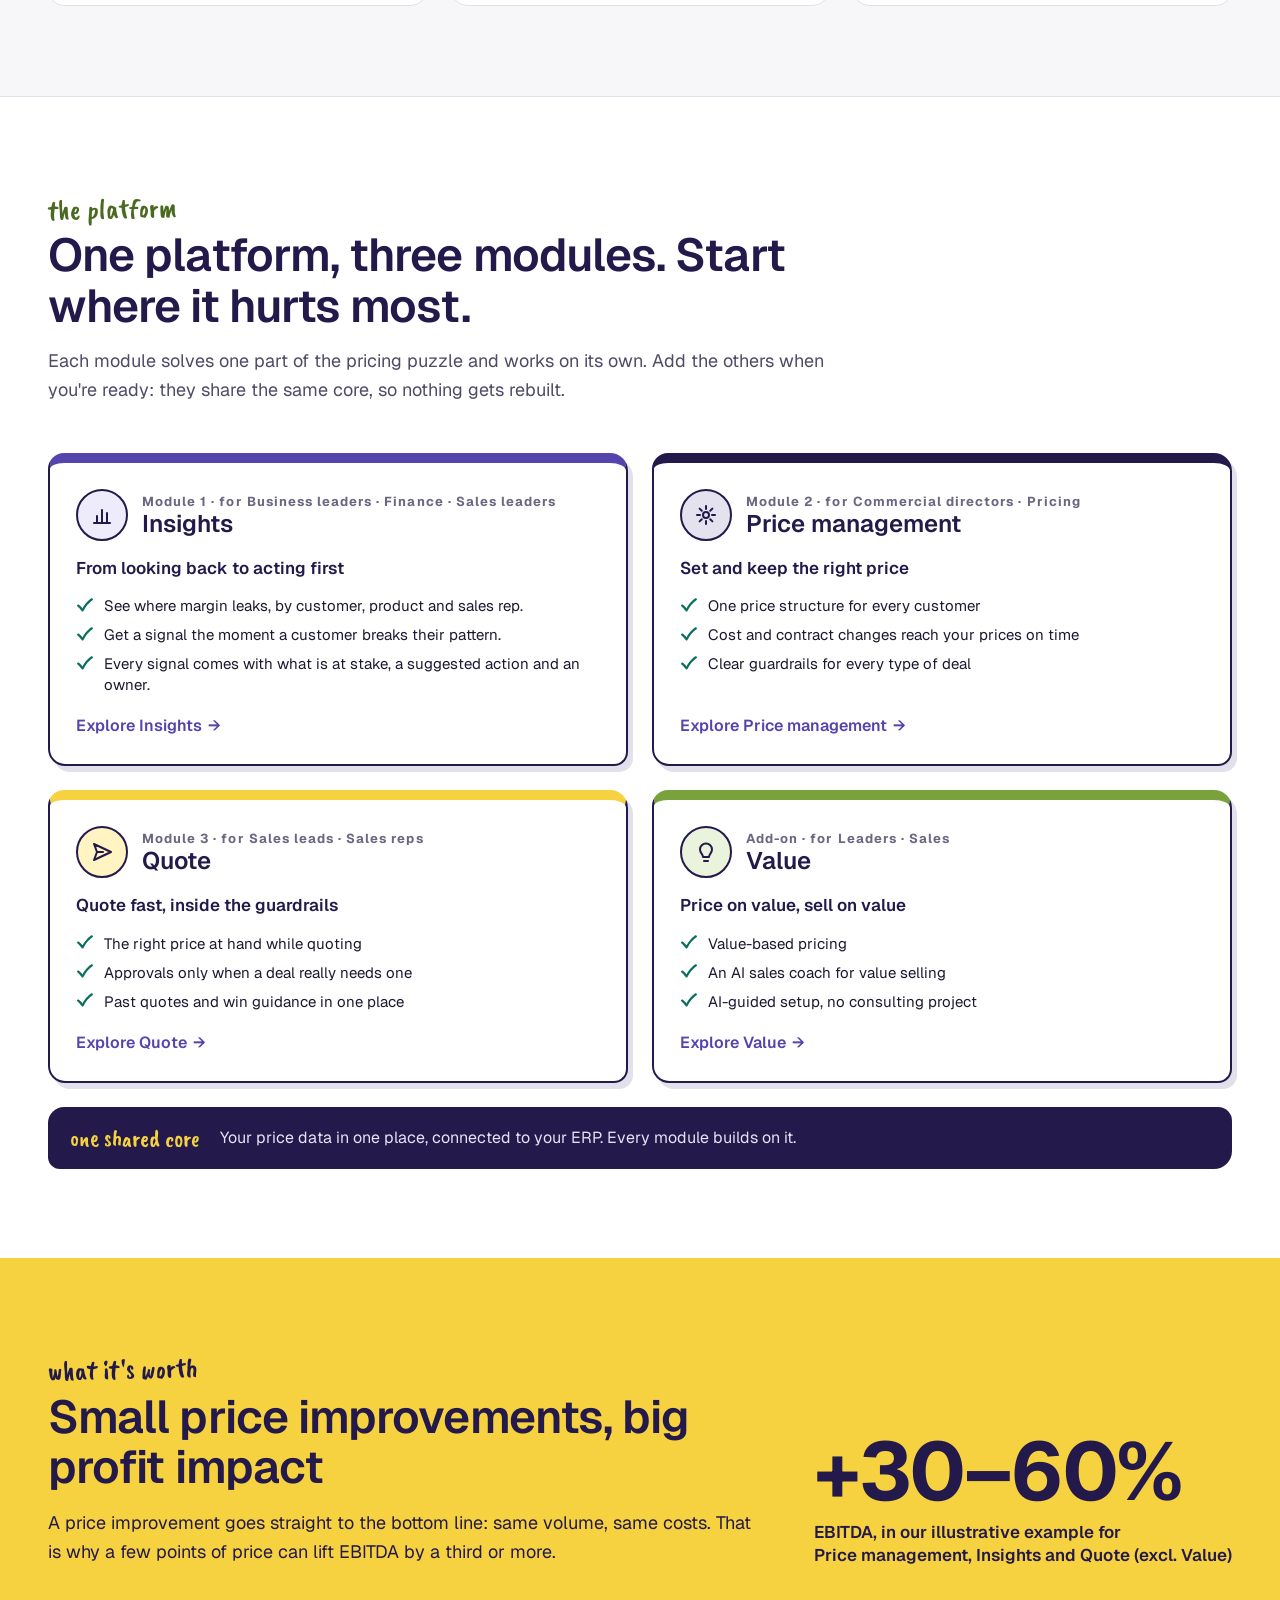
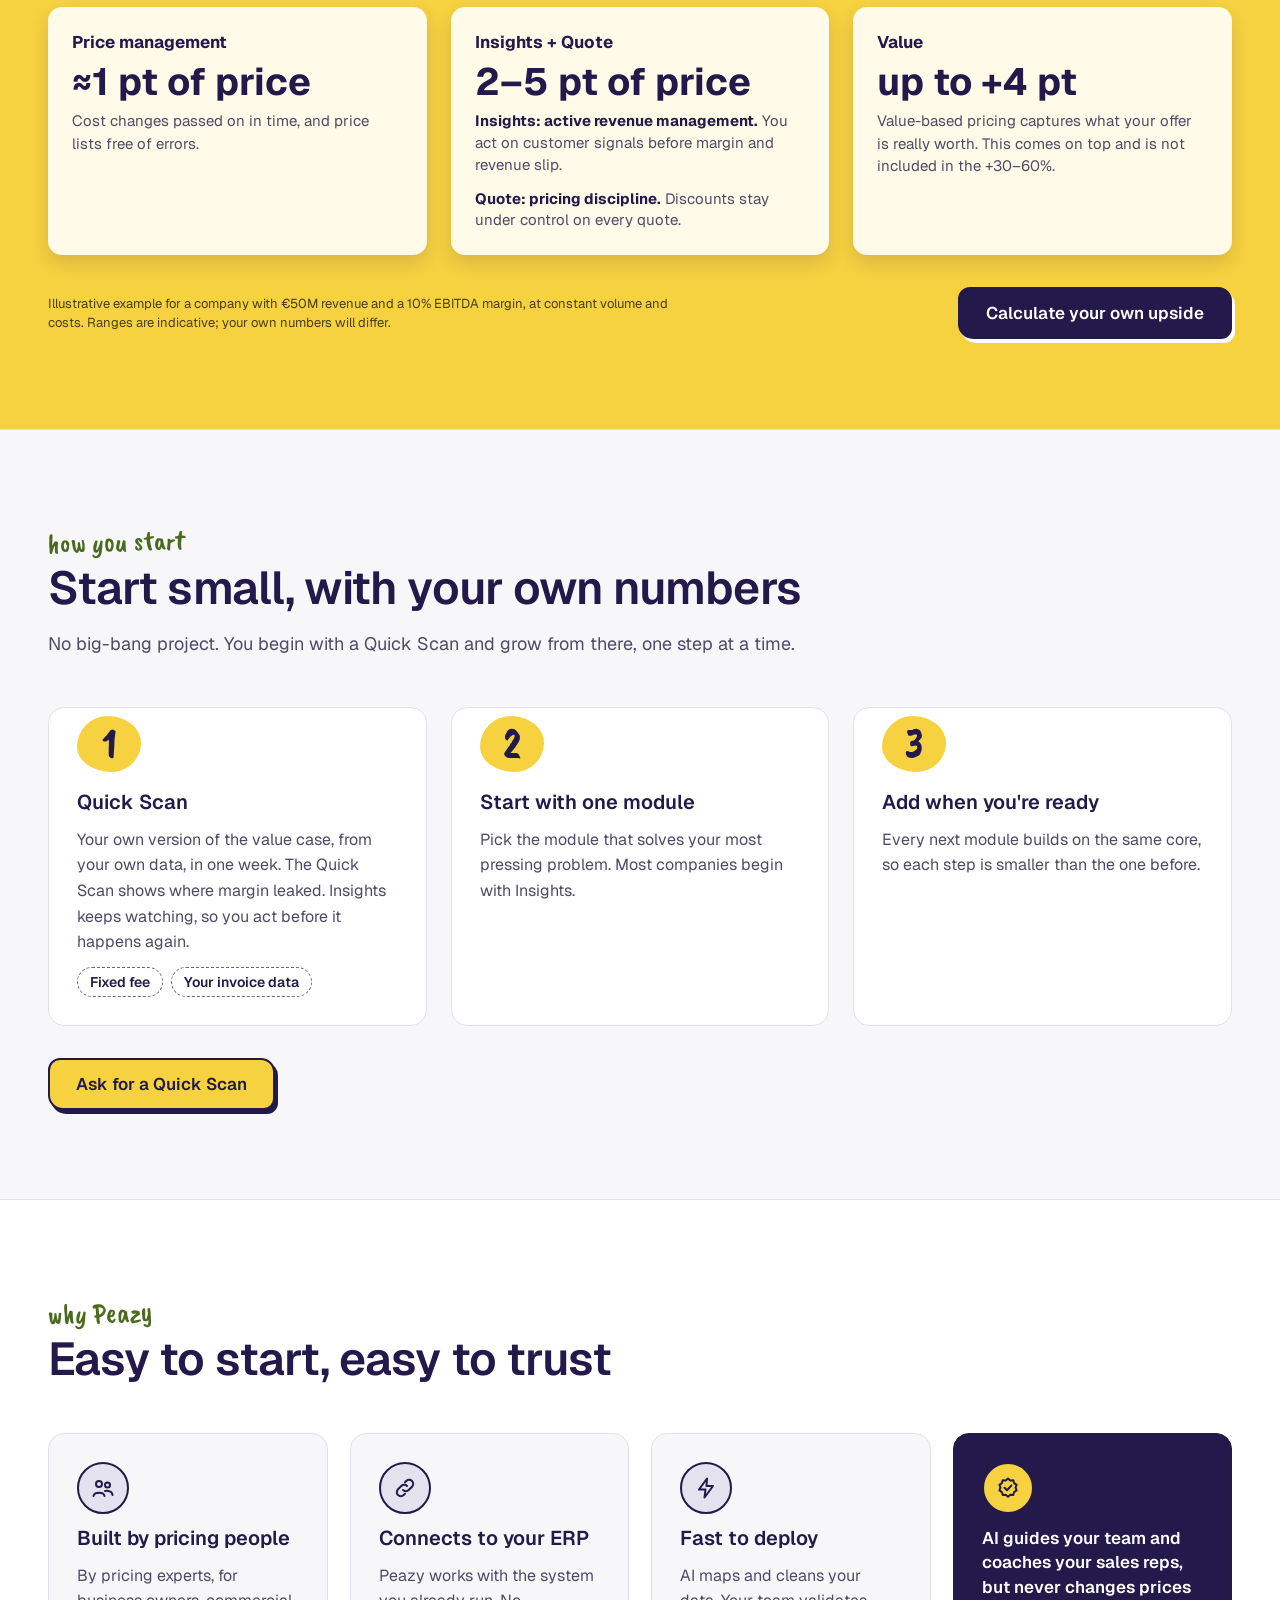
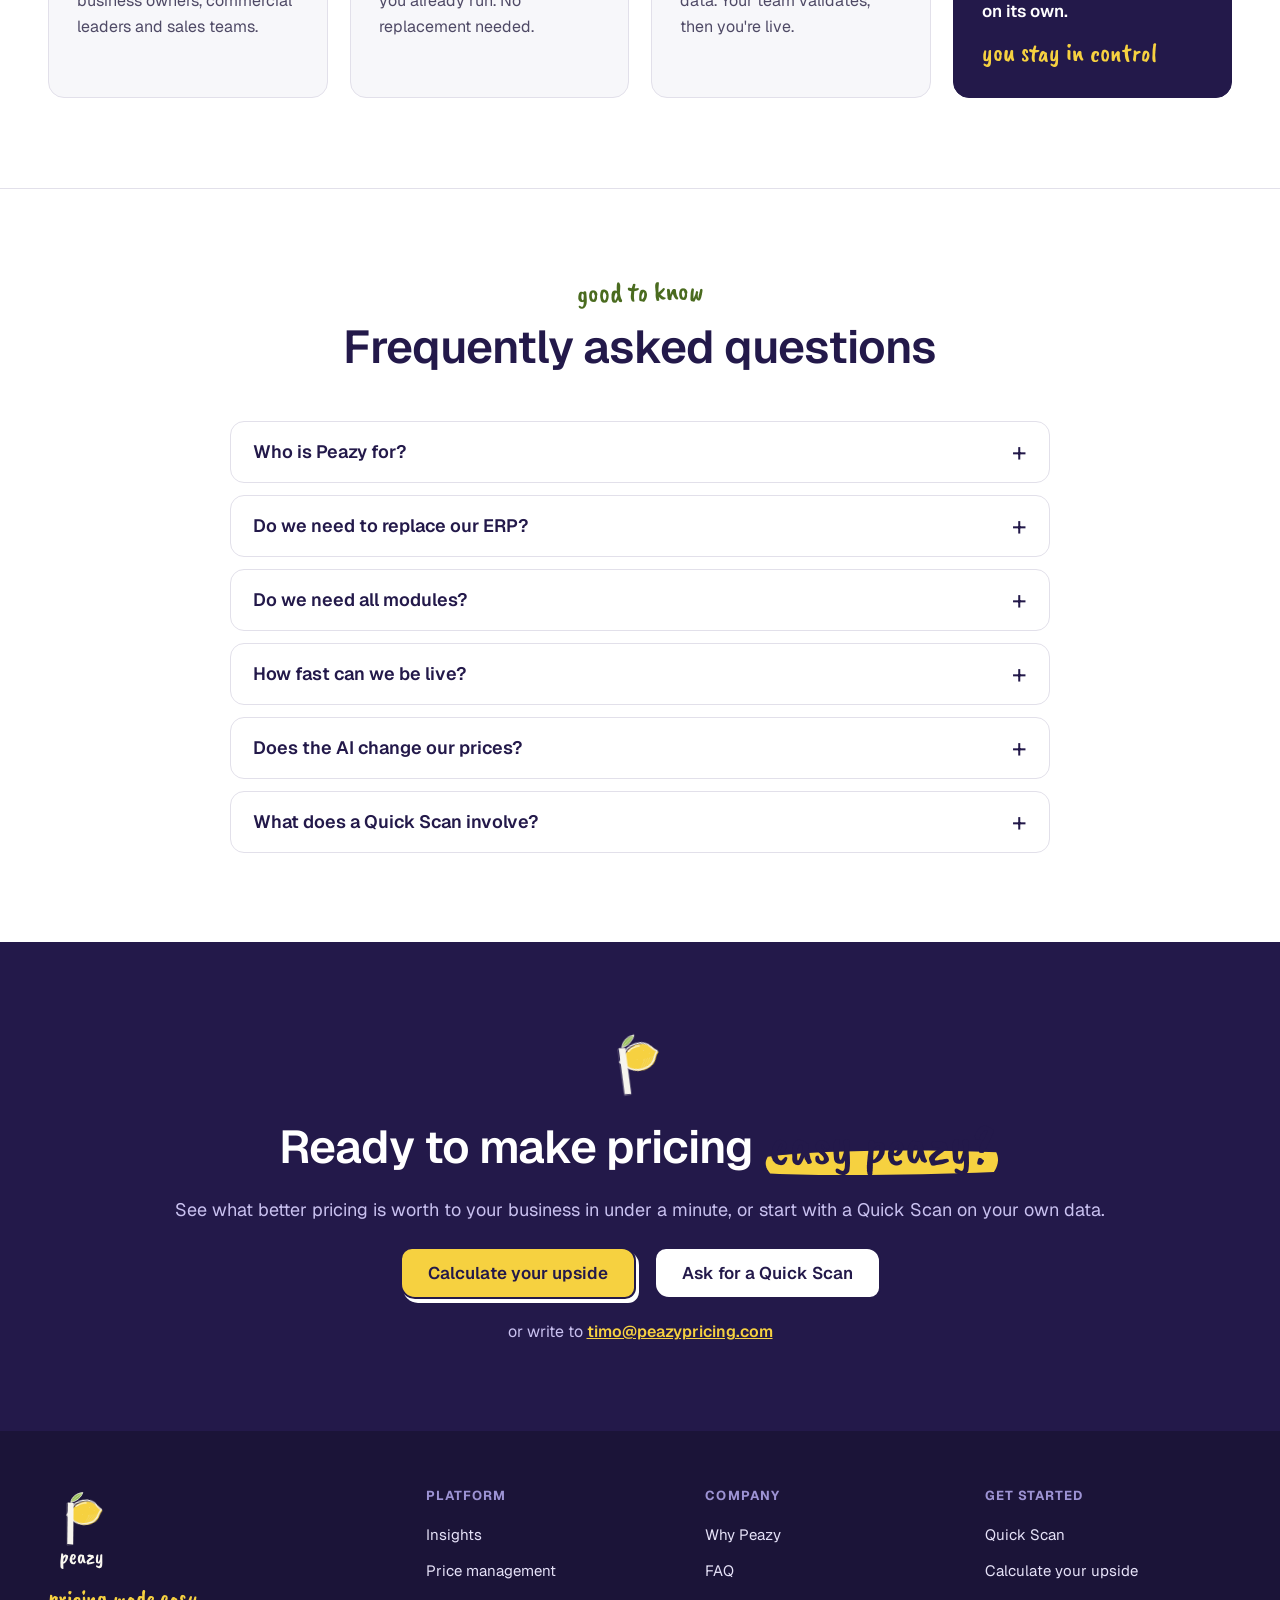
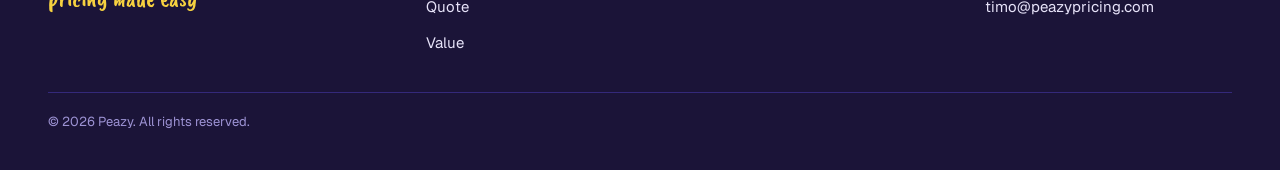
==== commit 8d694735: "Clarify that the EBITDA figure excludes Value The +30-60% EBITDA headline now says it covers Price m" ====
--- a/index.html
+++ b/index.html
@@ -150,12 +150,12 @@
 <h2>Small price improvements, big profit impact</h2>
 <p class="lede" style="color:var(--ink)">A price improvement goes straight to the bottom line: same volume, same costs. That is why a few points of price can lift EBITDA by a third or more.</p>
 </div>
-<p class="bigstat">+30–60%<small>EBITDA, in our illustrative example</small></p>
+<p class="bigstat">+30–60%<small>EBITDA, in our illustrative example for<br>Price management, Insights and Quote (excl. Value)</small></p>
 </div>
 <div class="g3">
 <div class="stat"><b>Price management</b><strong>≈1 pt of price</strong><p>Cost changes passed on in time, and price lists free of errors.</p></div>
 <div class="stat"><b>Insights + Quote</b><strong>2–5 pt of price</strong><ul class="statsplit"><li><span><b>Insights: active revenue management.</b> You act on customer signals before margin and revenue slip.</span></li><li><span><b>Quote: pricing discipline.</b> Discounts stay under control on every quote.</span></li></ul></div>
-<div class="stat"><b>Value</b><strong>up to +4 pt</strong><p>Value-based pricing captures what your offer is really worth.</p></div>
+<div class="stat"><b>Value</b><strong>up to +4 pt</strong><p>Value-based pricing captures what your offer is really worth. This comes on top and is not included in the +30–60%.</p></div>
 </div>
 <div class="worth-foot">
 <p class="cap">Illustrative example for a company with €50M revenue and a 10% EBITDA margin, at constant volume and costs. Ranges are indicative; your own numbers will differ.</p>
--- a/site.css
+++ b/site.css
@@ -147,7 +147,7 @@
 .worth-top .bigstat{flex:none}
 .worth-top .eyebrow{color:var(--ink)}
 .bigstat{font-size:clamp(52px,6.4vw,84px);line-height:0.95;font-weight:700;letter-spacing:-0.03em;color:var(--ink)}
-.bigstat small{display:block;font-size:20px;letter-spacing:0;font-weight:600;margin-top:10px}
+.bigstat small{display:block;font-size:17px;line-height:1.35;letter-spacing:0;font-weight:600;margin-top:10px}
 .stat{display:flex;flex-direction:column;gap:8px;padding:24px;border-radius:14px;background:var(--cream);box-shadow:0 8px 18px rgba(35,25,74,.14);color:var(--ink)}
 .stat strong{font-size:clamp(28px,3vw,38px);line-height:1.1;font-weight:700}
 .stat b{font-size:17px}
